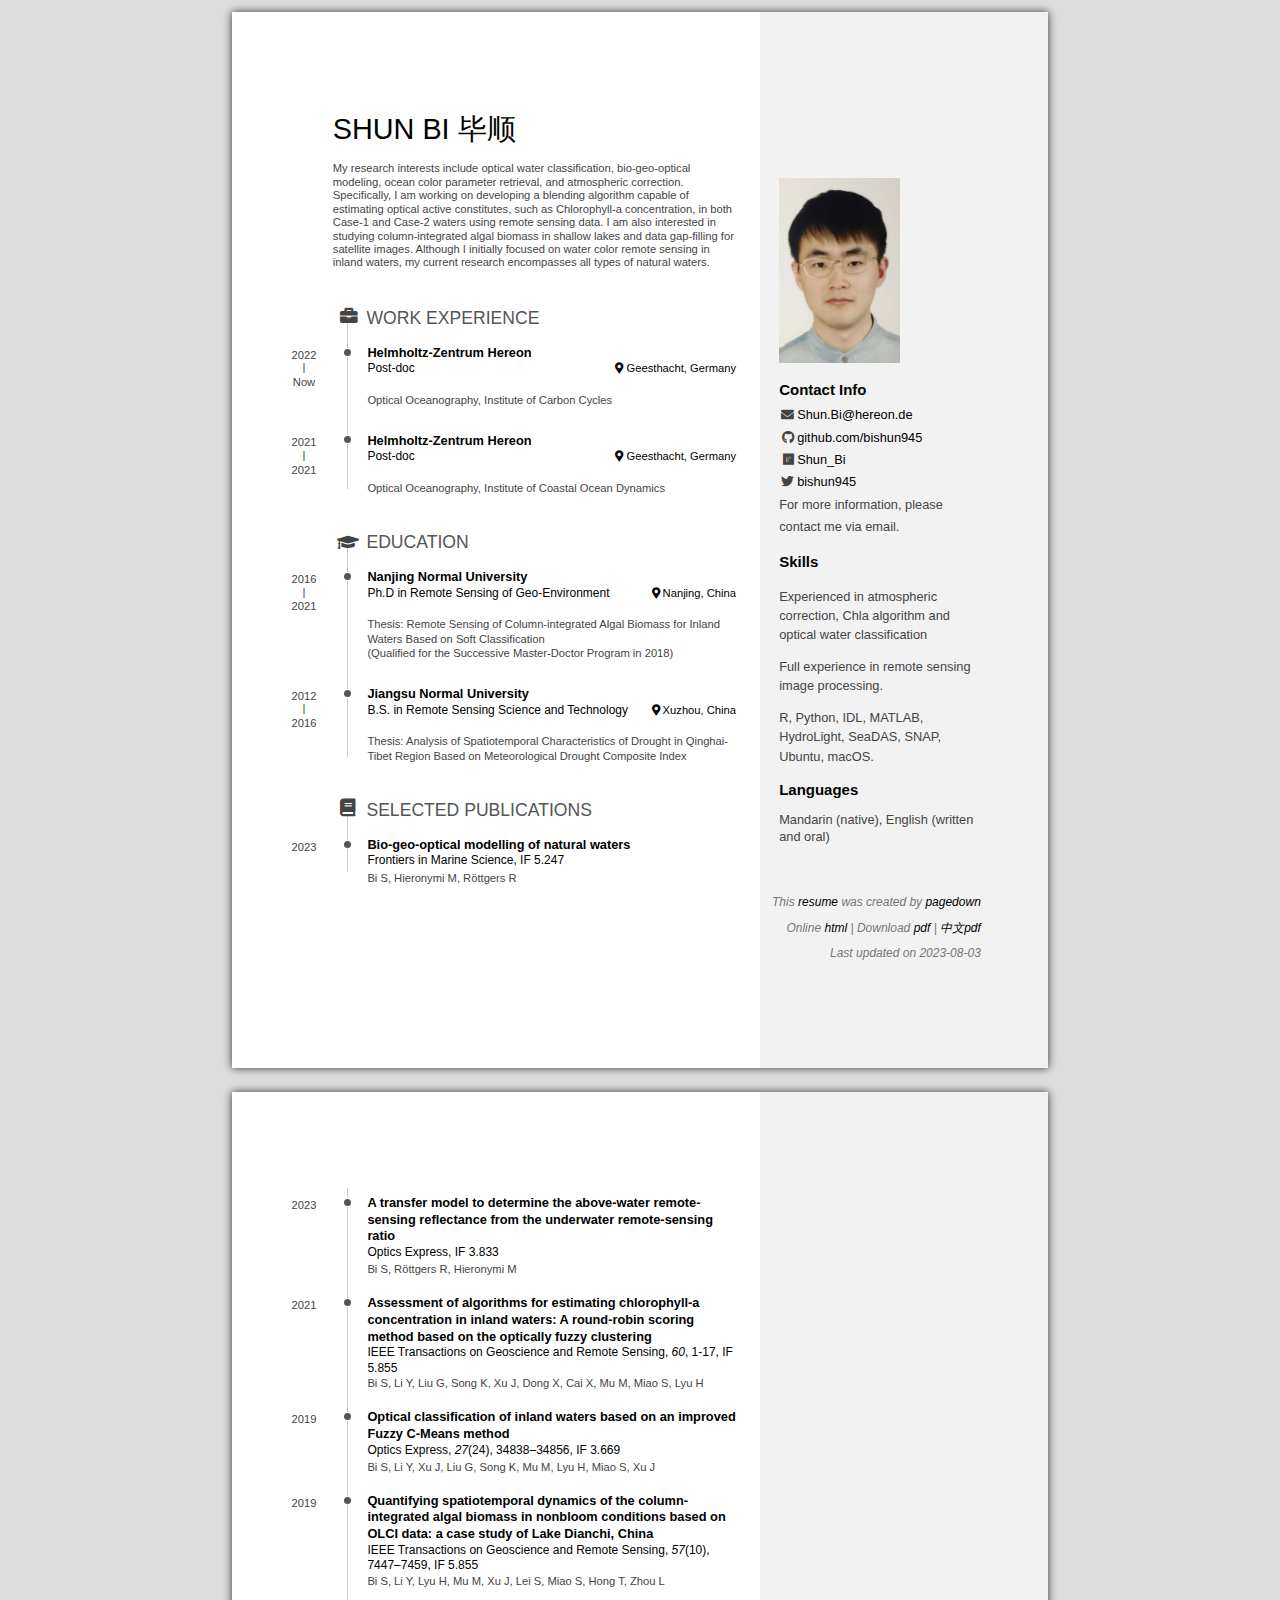
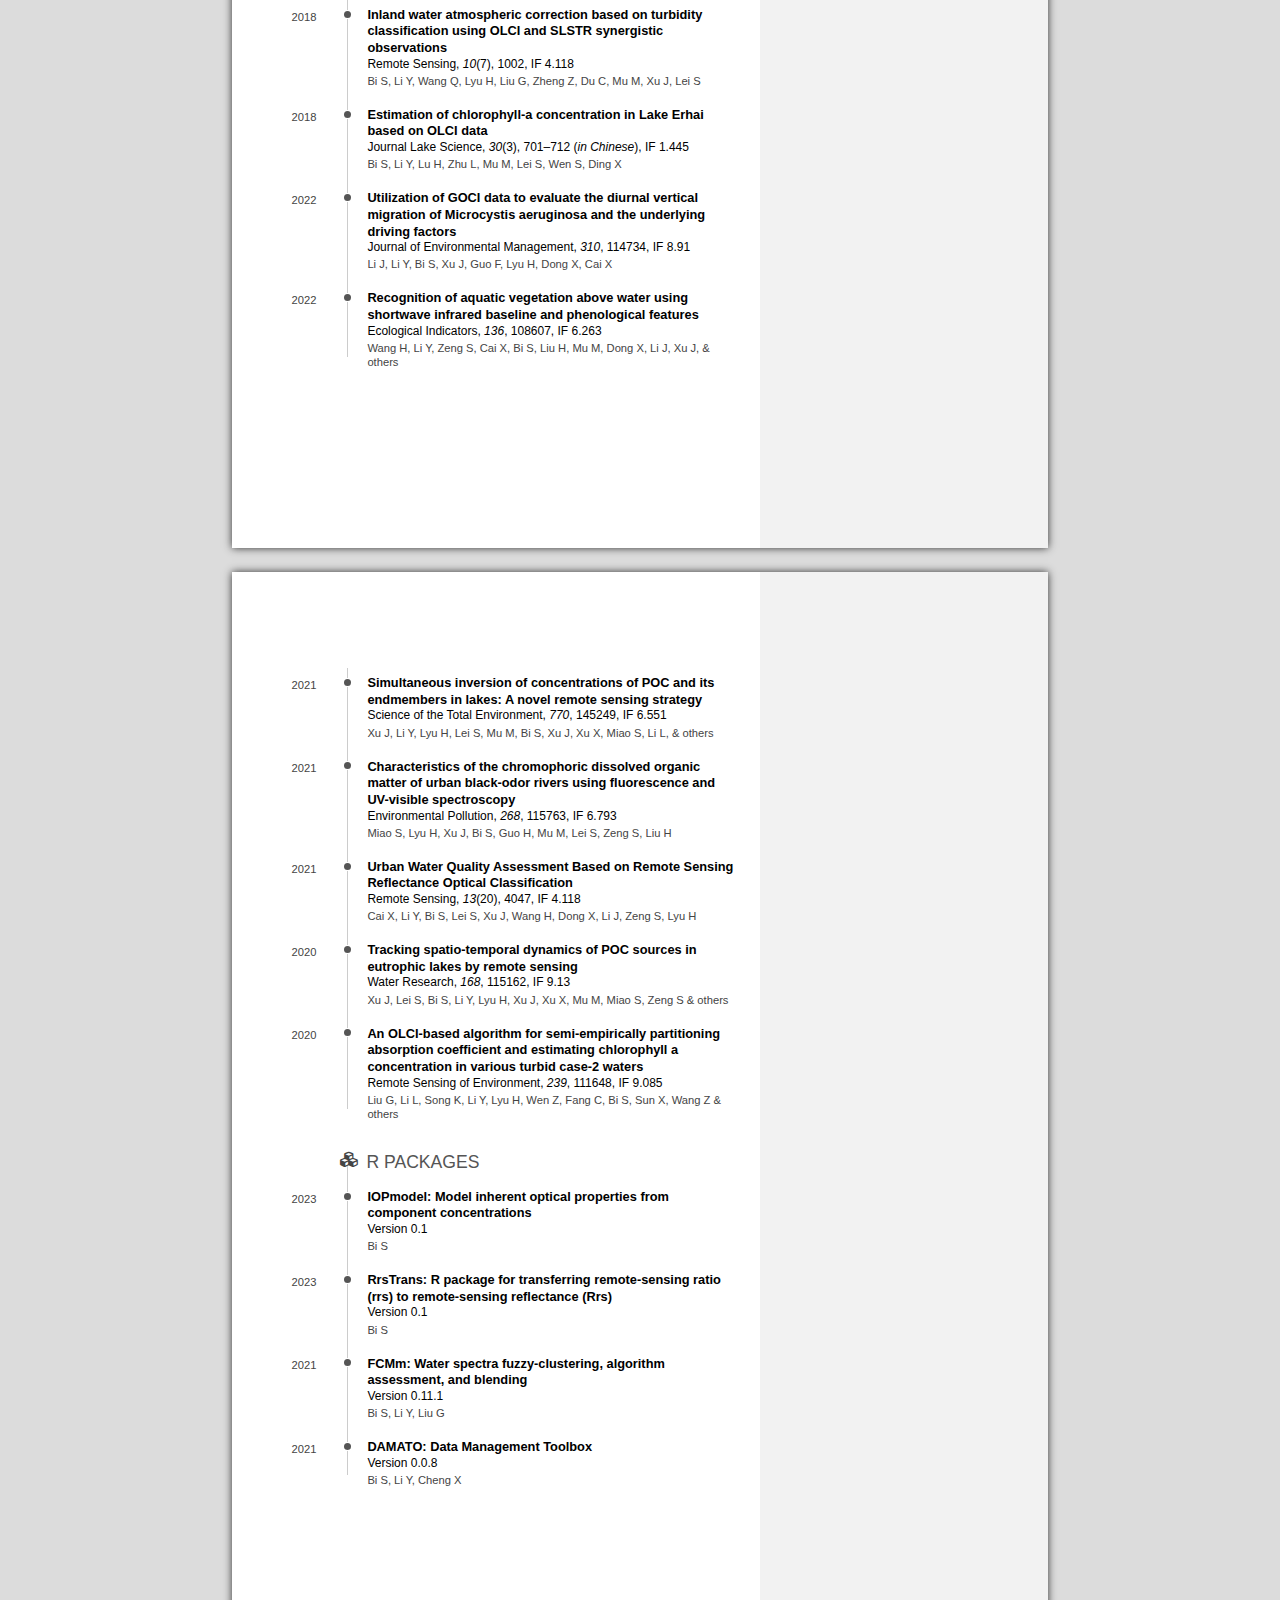
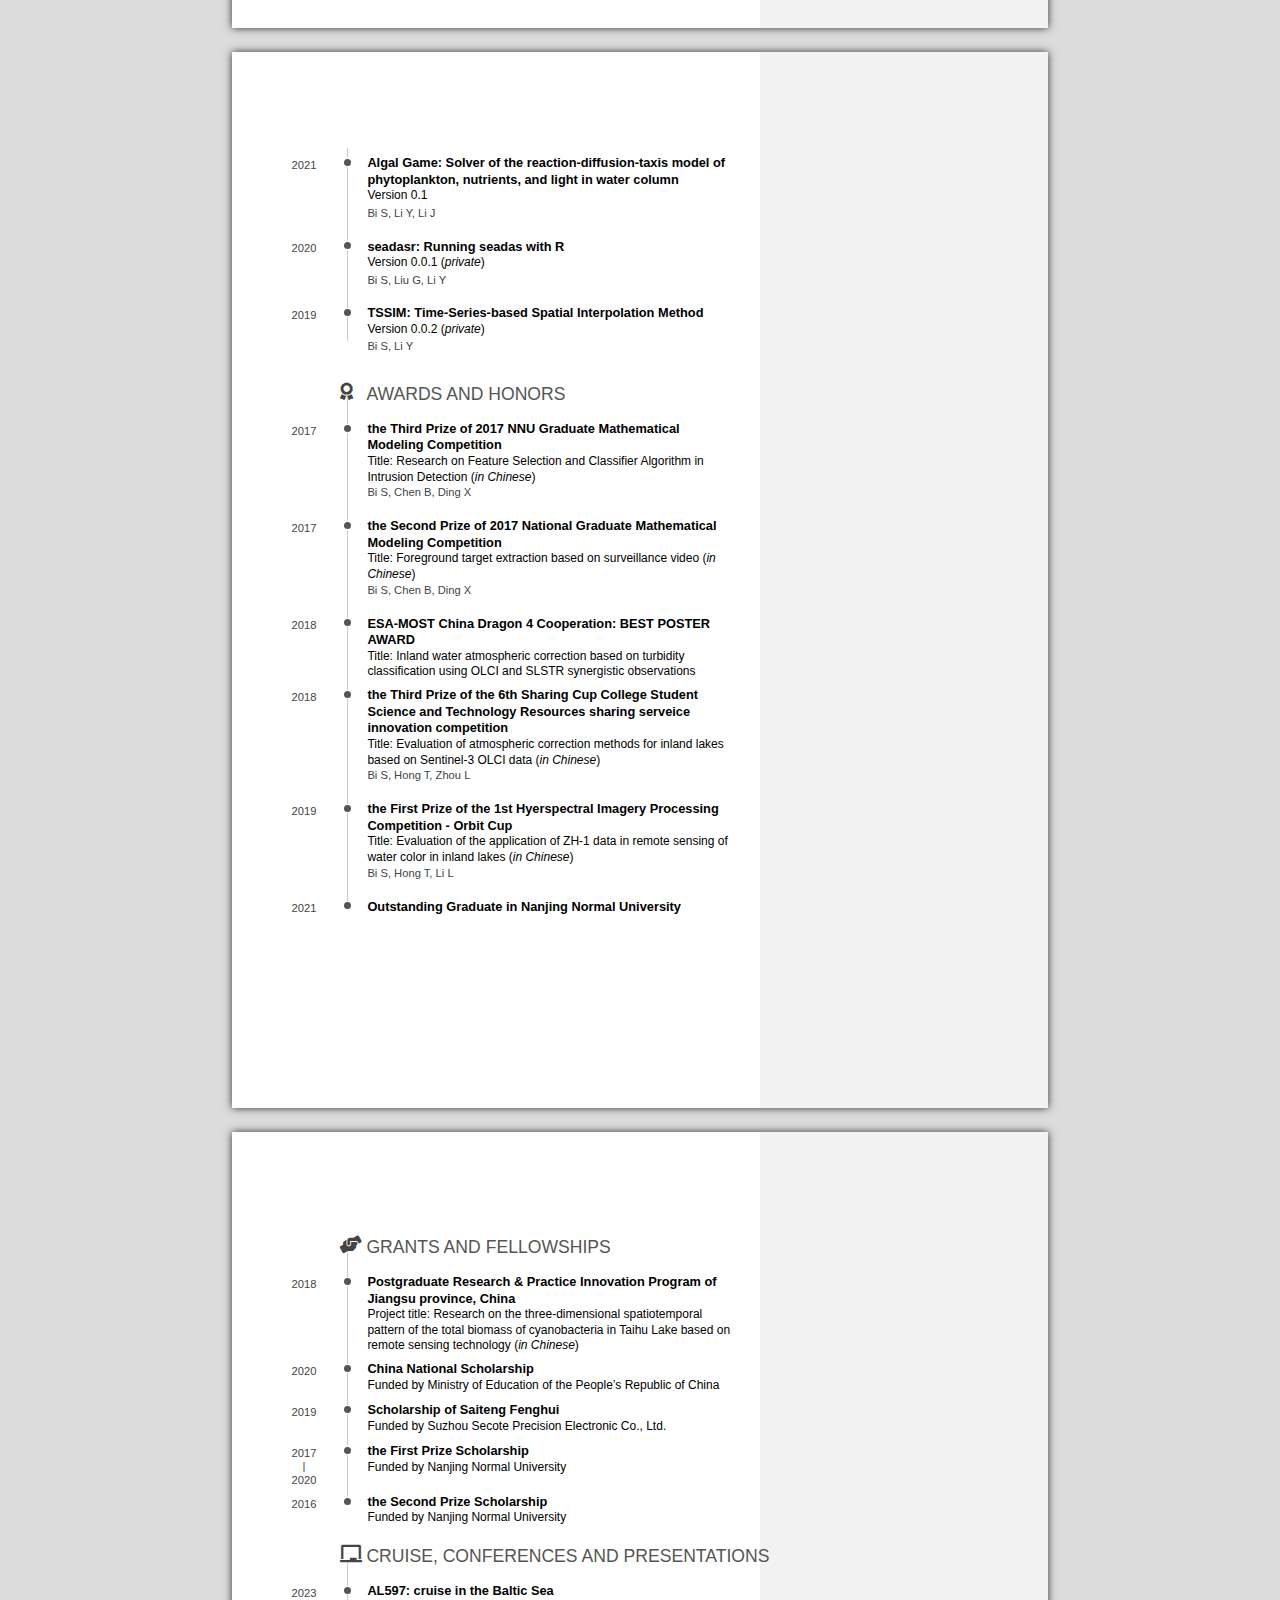
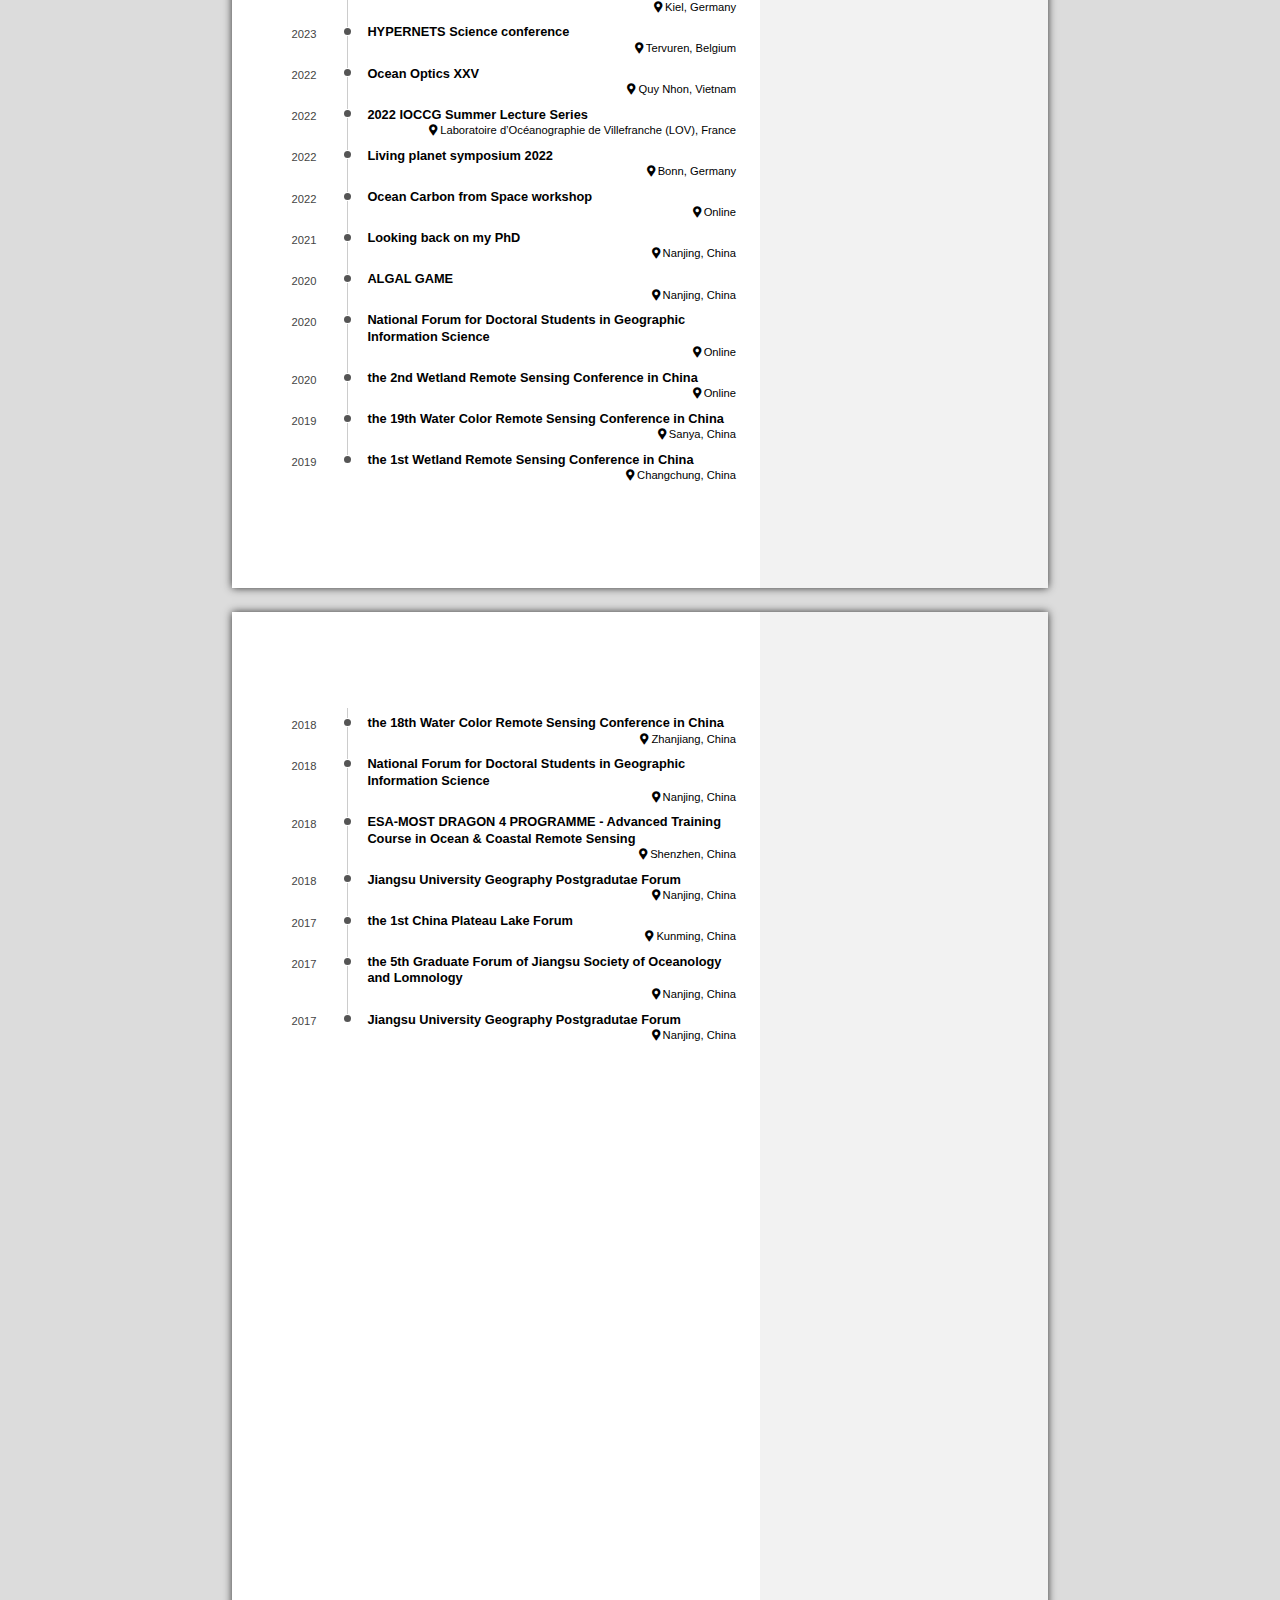
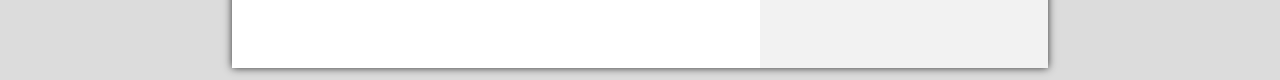
==== index.html @ ad7d8639 "update new publication" ====
<!DOCTYPE html>
<html xmlns="http://www.w3.org/1999/xhtml">
  <head>
    <meta charset="utf-8" />
    <meta http-equiv="Content-Type" content="text/html; charset=utf-8" />
    <meta name="generator" content="pandoc" />
    <meta name="viewport" content="width=device-width, initial-scale=1">

    <meta name="author" content="Shun Bi" />
    <meta name="date" content="2023-08-03" />
    <title>Shun Bi’s resume</title>

    
        <script src="index_files/header-attrs-2.20/header-attrs.js"></script>
        <link href="index_files/font-awesome-5.1.0/css/all.css" rel="stylesheet" />
        <link href="index_files/font-awesome-5.1.0/css/v4-shims.css" rel="stylesheet" />
        <link href="index_files/paged-0.20/css/resume.css" rel="stylesheet" />
        <script src="index_files/paged-0.20/js/config.js"></script>
        <script src="index_files/paged-0.20/js/paged.js"></script>
        <script src="index_files/paged-0.20/js/hooks.js"></script>
    
    
  </head>
  <body>

<style type="text/css">
a{
  text-decoration: none;
  color: black;
}

a:hover{
  color: blue;
}

body{
  font-family: "Arial"
}
</style>
<div id="aside" class="section level1">
<h1>Aside</h1>
<p><img src="CV/photo2.jpg" style="width:60.0%" alt="Shun Bi" /></p>
<div id="contact" class="section level3">
<h3>Contact Info</h3>
<!----------------------------------------------------------------------------->
<!-- For more icons on https://fontawesome.com/ -->
<ul>
<li><i class="fa fa-envelope"></i> <a href="mailto:Shun.Bi@hereon.de" class="email">Shun.Bi@hereon.de</a>
<!-- - <i class="fa fa-phone"></i> +86 156-5190-9539 -->
<!-- - <i class="fa fa-phone"></i> +49 152-5955-2657 --></li>
<li><i class="fa fa-github"></i> <a href="https://github.com/bishun945">github.com/bishun945</a></li>
<li><i class="fab fa-researchgate"></i> <a href="https://www.researchgate.net/profile/Shun_Bi">Shun_Bi</a></li>
<li><i class="fa fa-twitter"></i> <a href="https://twitter.com/bishun945">bishun945</a></li>
<li>For more information, please contact me via email.</li>
</ul>
</div>
<div id="skills" class="section level3">
<h3>Skills</h3>
<!----------------------------------------------------------------------------->
<ul>
<li><p>Experienced in atmospheric correction, Chla algorithm and optical water classification</p></li>
<li><p>Full experience in remote sensing image processing.</p></li>
<li><p>R, Python, IDL, MATLAB, HydroLight, SeaDAS, SNAP, Ubuntu, macOS.</p></li>
</ul>
</div>
<div id="languages" class="section level3">
<h3>Languages</h3>
<p>Mandarin (native), English (written and oral)</p>
</div>
<div id="disclaimer" class="section level2">
<h2>Disclaimer</h2>
<p>This <a href="https://github.com/bishun945/CV"><strong>resume</strong></a> was created by <a href="https://github.com/rstudio/pagedown"><strong>pagedown</strong></a></p>
<p>Online <a href="https://bishun945.github.io/CV/">html</a> | Download <a href="https://raw.githubusercontent.com/bishun945/CV/main/index.pdf">pdf</a> | <a href="https://raw.githubusercontent.com/bishun945/CV/main/%E6%AF%95%E9%A1%BA%20%E7%AE%80%E5%8E%86%20%E4%B8%AD%E6%96%87.pdf">中文pdf</a></p>
<p>Last updated on 2023-08-03</p>
</div>
</div>
<div id="main" class="section level1">
<h1>Main</h1>
<div id="title" class="section level2">
<h2>Shun Bi 毕顺</h2>
<!-- ### Currently searching for a PD position -->
<p>My research interests include optical water classification, bio-geo-optical modeling, ocean color parameter retrieval, and atmospheric correction. Specifically, I am working on developing a blending algorithm capable of estimating optical active constitutes, such as Chlorophyll-a concentration, in both Case-1 and Case-2 waters using remote sensing data. I am also interested in studying column-integrated algal biomass in shallow lakes and data gap-filling for satellite images. Although I initially focused on water color remote sensing in inland waters, my current research encompasses all types of natural waters.</p>
</div>
<div id="work-experience" class="section level2" data-icon="briefcase" data-concise="true">
<h2>Work experience</h2>
<div id="helmholtz-zentrum-hereon" class="section level3">
<h3><a href="https://www.hereon.de/institutes/carbon_cycles/optical_oceanography/index.php.en">Helmholtz-Zentrum Hereon</a></h3>
<p>Post-doc</p>
<p>Geesthacht, Germany</p>
<p>2022 - Now</p>
<p>Optical Oceanography, Institute of Carbon Cycles</p>
</div>
<div id="helmholtz-zentrum-hereon-1" class="section level3">
<h3>Helmholtz-Zentrum Hereon</h3>
<p>Post-doc</p>
<p>Geesthacht, Germany</p>
<p>2021 - 2021</p>
<p>Optical Oceanography, Institute of Coastal Ocean Dynamics</p>
</div>
</div>
<div id="education" class="section level2" data-icon="graduation-cap" data-concise="true">
<h2>Education</h2>
<div id="nanjing-normal-university" class="section level3">
<h3>Nanjing Normal University</h3>
<p>Ph.D in Remote Sensing of Geo-Environment</p>
<p>Nanjing, China</p>
<p>2016 - 2021</p>
<p>Thesis: Remote Sensing of Column-integrated Algal Biomass for Inland Waters Based on Soft Classification <br> (Qualified for the Successive Master-Doctor Program in 2018)</p>
</div>
<div id="jiangsu-normal-university" class="section level3">
<h3>Jiangsu Normal University</h3>
<p>B.S. in Remote Sensing Science and Technology</p>
<p>Xuzhou, China</p>
<p>2012 - 2016</p>
<p>Thesis: Analysis of Spatiotemporal Characteristics of Drought in Qinghai-Tibet Region Based on Meteorological Drought Composite Index</p>
</div>
</div>
<div id="selected-publications" class="section level2" data-icon="book">
<h2>Selected Publications</h2>
<div id="bio-geo-optical-modelling-of-natural-waters" class="section level3">
<h3><a href="10.3389/fmars.2023.1196352">Bio-geo-optical modelling of natural waters</a></h3>
<p>Frontiers in Marine Science, <strong>IF 5.247</strong></p>
<p>N/A</p>
<p>2023</p>
<p><strong>Bi S</strong>, Hieronymi M, Röttgers R</p>
</div>
<div id="a-transfer-model-to-determine-the-above-water-remote-sensing-reflectance-from-the-underwater-remote-sensing-ratio" class="section level3">
<h3><a href="https://doi.org/10.1364/OE.482395">A transfer model to determine the above-water remote-sensing reflectance from the underwater remote-sensing ratio</a></h3>
<p>Optics Express, <strong>IF 3.833</strong></p>
<p>N/A</p>
<p>2023</p>
<p><strong>Bi S</strong>, Röttgers R, Hieronymi M</p>
</div>
<div id="assessment-of-algorithms-for-estimating-chlorophyll-a-concentration-in-inland-waters-a-round-robin-scoring-method-based-on-the-optically-fuzzy-clustering" class="section level3">
<h3><a href="https://doi.org/10.1109/TGRS.2021.3058556">Assessment of algorithms for estimating chlorophyll-a concentration in inland waters: A round-robin scoring method based on the optically fuzzy clustering</a></h3>
<p>IEEE Transactions on Geoscience and Remote Sensing, <em>60</em>, 1-17, <strong>IF 5.855</strong></p>
<p>N/A</p>
<p>2021</p>
<p><strong>Bi S</strong>, Li Y, Liu G, Song K, Xu J, Dong X, Cai X, Mu M, Miao S, Lyu H</p>
</div>
<div id="optical-classification-of-inland-waters-based-on-an-improved-fuzzy-c-means-method" class="section level3">
<h3><a href="https://doi.org/10.1364/OE.27.034838">Optical classification of inland waters based on an improved Fuzzy C-Means method</a></h3>
<p>Optics Express, <em>27</em>(24), 34838–34856, <strong>IF 3.669</strong></p>
<p>N/A</p>
<p>2019</p>
<p><strong>Bi S</strong>, Li Y, Xu J, Liu G, Song K, Mu M, Lyu H, Miao S, Xu J</p>
</div>
<div id="quantifying-spatiotemporal-dynamics-of-the-column-integrated-algal-biomass-in-nonbloom-conditions-based-on-olci-data-a-case-study-of-lake-dianchi-china" class="section level3 break-after-me">
<h3><a href="http://dx.doi.org/10.1109/TGRS.2019.2913401">Quantifying spatiotemporal dynamics of the column-integrated algal biomass in nonbloom conditions based on OLCI data: a case study of Lake Dianchi, China</a></h3>
<p>IEEE Transactions on Geoscience and Remote Sensing, <em>57</em>(10), 7447–7459, <strong>IF 5.855</strong></p>
<p>N/A</p>
<p>2019</p>
<p><strong>Bi S</strong>, Li Y, Lyu H, Mu M, Xu J, Lei S, Miao S, Hong T, Zhou L</p>
</div>
<div id="inland-water-atmospheric-correction-based-on-turbidity-classification-using-olci-and-slstr-synergistic-observations" class="section level3">
<h3><a href="https://doi.org/10.3390/rs10071002">Inland water atmospheric correction based on turbidity classification using OLCI and SLSTR synergistic observations</a></h3>
<p>Remote Sensing, <em>10</em>(7), 1002, <strong>IF 4.118</strong></p>
<p>N/A</p>
<p>2018</p>
<p><strong>Bi S</strong>, Li Y, Wang Q, Lyu H, Liu G, Zheng Z, Du C, Mu M, Xu J, Lei S</p>
</div>
<div id="estimation-of-chlorophyll-a-concentration-in-lake-erhai-based-on-olci-data" class="section level3">
<h3><a href="http://dx.doi.org/10.18307/2018.0312">Estimation of chlorophyll-a concentration in Lake Erhai based on OLCI data</a></h3>
<p>Journal Lake Science, <em>30</em>(3), 701–712 (<em>in Chinese</em>), <strong>IF 1.445</strong></p>
<p>N/A</p>
<p>2018</p>
<p><strong>Bi S</strong>, Li Y, Lu H, Zhu L, Mu M, Lei S, Wen S, Ding X</p>
<!-- others -->
</div>
<div id="utilization-of-goci-data-to-evaluate-the-diurnal-vertical-migration-of-microcystis-aeruginosa-and-the-underlying-driving-factors" class="section level3">
<h3><a href="http://dx.doi.org/10.1016/j.jenvman.2022.114734">Utilization of GOCI data to evaluate the diurnal vertical migration of Microcystis aeruginosa and the underlying driving factors</a></h3>
<p>Journal of Environmental Management, <em>310</em>, 114734, <strong>IF 8.91</strong></p>
<p>N/A</p>
<p>2022</p>
<p>Li J, Li Y, <strong>Bi S</strong>, Xu J, Guo F, Lyu H, Dong X, Cai X</p>
</div>
<div id="recognition-of-aquatic-vegetation-above-water-using-shortwave-infrared-baseline-and-phenological-features" class="section level3">
<h3><a href="">Recognition of aquatic vegetation above water using shortwave infrared baseline and phenological features</a></h3>
<p>Ecological Indicators, <em>136</em>, 108607, <strong>IF 6.263</strong></p>
<p>N/A</p>
<p>2022</p>
<p>Wang H, Li Y, Zeng S, Cai X, <strong>Bi S</strong>, Liu H, Mu M, Dong X, Li J, Xu J, &amp; others</p>
</div>
<div id="simultaneous-inversion-of-concentrations-of-poc-and-its-endmembers-in-lakes-a-novel-remote-sensing-strategy" class="section level3">
<h3><a href="https://doi.org/10.1016/j.scitotenv.2021.145249">Simultaneous inversion of concentrations of POC and its endmembers in lakes: A novel remote sensing strategy</a></h3>
<p>Science of the Total Environment, <em>770</em>, 145249, <strong>IF 6.551</strong></p>
<p>N/A</p>
<p>2021</p>
<p>Xu J, Li Y, Lyu H, Lei S, Mu M, <strong>Bi S</strong>, Xu J, Xu X, Miao S, Li L, &amp; others</p>
</div>
<div id="characteristics-of-the-chromophoric-dissolved-organic-matter-of-urban-black-odor-rivers-using-fluorescence-and-uv-visible-spectroscopy" class="section level3">
<h3><a href="https://doi.org/10.1016/j.envpol.2020.115763">Characteristics of the chromophoric dissolved organic matter of urban black-odor rivers using fluorescence and UV-visible spectroscopy</a></h3>
<p>Environmental Pollution, <em>268</em>, 115763, <strong>IF 6.793</strong></p>
<p>N/A</p>
<p>2021</p>
<p>Miao S, Lyu H, Xu J, <strong>Bi S</strong>, Guo H, Mu M, Lei S, Zeng S, Liu H</p>
</div>
<div id="urban-water-quality-assessment-based-on-remote-sensing-reflectance-optical-classification" class="section level3">
<h3><a href="http://dx.doi.org/10.3390/rs13204047">Urban Water Quality Assessment Based on Remote Sensing Reflectance Optical Classification</a></h3>
<p>Remote Sensing, <em>13</em>(20), 4047, <strong>IF 4.118</strong></p>
<p>N/A</p>
<p>2021</p>
<p>Cai X, Li Y, <strong>Bi S</strong>, Lei S, Xu J, Wang H, Dong X, Li J, Zeng S, Lyu H</p>
</div>
<div id="tracking-spatio-temporal-dynamics-of-poc-sources-in-eutrophic-lakes-by-remote-sensing" class="section level3">
<h3><a href="https://doi.org/10.1016/j.watres.2019.115162">Tracking spatio-temporal dynamics of POC sources in eutrophic lakes by remote sensing</a></h3>
<p>Water Research, <em>168</em>, 115162, <strong>IF 9.13</strong></p>
<p>N/A</p>
<p>2020</p>
<p>Xu J, Lei S, <strong>Bi S</strong>, Li Y, Lyu H, Xu J, Xu X, Mu M, Miao S, Zeng S &amp; others</p>
</div>
<div id="an-olci-based-algorithm-for-semi-empirically-partitioning-absorption-coefficient-and-estimating-chlorophyll-a-concentration-in-various-turbid-case-2-waters" class="section level3">
<h3><a href="https://doi.org/10.1016/j.rse.2020.111648">An OLCI-based algorithm for semi-empirically partitioning absorption coefficient and estimating chlorophyll a concentration in various turbid case-2 waters</a></h3>
<p>Remote Sensing of Environment, <em>239</em>, 111648, <strong>IF 9.085</strong></p>
<p>N/A</p>
<p>2020</p>
<p>Liu G, Li L, Song K, Li Y, Lyu H, Wen Z, Fang C, <strong>Bi S</strong>, Sun X, Wang Z &amp; others</p>
</div>
</div>
<div id="r-packages" class="section level2" data-icon="cubes">
<h2>R Packages</h2>
<div id="iopmodel-model-inherent-optical-properties-from-component-concentrations" class="section level3">
<h3><a href="https://github.com/bishun945/IOPmodel">IOPmodel: Model inherent optical properties from component concentrations</a></h3>
<p>Version 0.1</p>
<p>N/A</p>
<p>2023</p>
<p><strong>Bi S</strong></p>
</div>
<div id="rrstrans-r-package-for-transferring-remote-sensing-ratio-rrs-to-remote-sensing-reflectance-rrs" class="section level3">
<h3><a href="https://github.com/bishun945/RrsTrans">RrsTrans: R package for transferring remote-sensing ratio (rrs) to remote-sensing reflectance (Rrs)</a></h3>
<p>Version 0.1</p>
<p>N/A</p>
<p>2023</p>
<p><strong>Bi S</strong></p>
</div>
<div id="fcmm-water-spectra-fuzzy-clustering-algorithm-assessment-and-blending" class="section level3">
<h3><a href="https://github.com/bishun945/FCMm">FCMm: Water spectra fuzzy-clustering, algorithm assessment, and blending</a></h3>
<p>Version 0.11.1</p>
<p>N/A</p>
<p>2021</p>
<p><strong>Bi S</strong>, Li Y, Liu G</p>
</div>
<div id="damato-data-management-toolbox" class="section level3">
<h3><a href="https://github.com/bishun945/DAMATO">DAMATO: Data Management Toolbox</a></h3>
<p>Version 0.0.8</p>
<p>N/A</p>
<p>2021</p>
<p><strong>Bi S</strong>, Li Y, Cheng X</p>
</div>
<div id="algal-game-solver-of-the-reaction-diffusion-taxis-model-of-phytoplankton-nutrients-and-light-in-water-column" class="section level3">
<h3><a href="https://github.com/bishun945/AlgalGame">Algal Game: Solver of the reaction-diffusion-taxis model of phytoplankton, nutrients, and light in water column</a></h3>
<p>Version 0.1</p>
<p>N/A</p>
<p>2021</p>
<p><strong>Bi S</strong>, Li Y, Li J</p>
</div>
<div id="seadasr-running-seadas-with-r" class="section level3">
<h3><a href="https://github.com/bishun945/seadasr">seadasr: Running seadas with R</a></h3>
<p>Version 0.0.1 (<em>private</em>)</p>
<p>N/A</p>
<p>2020</p>
<p><strong>Bi S</strong>, Liu G, Li Y</p>
</div>
<div id="tssim-time-series-based-spatial-interpolation-method" class="section level3">
<h3><a href="https://github.com/bishun945/TSSIM">TSSIM: Time-Series-based Spatial Interpolation Method</a></h3>
<p>Version 0.0.2 (<em>private</em>)</p>
<p>N/A</p>
<p>2019</p>
<p><strong>Bi S</strong>, Li Y</p>
</div>
</div>
<div id="awards-and-honors" class="section level2" data-icon="award">
<h2>Awards and Honors</h2>
<div id="the-third-prize-of-2017-nnu-graduate-mathematical-modeling-competition" class="section level3">
<h3>the Third Prize of 2017 NNU Graduate Mathematical Modeling Competition</h3>
<p>Title: Research on Feature Selection and Classifier Algorithm in Intrusion Detection (<em>in Chinese</em>)</p>
<p>N/A</p>
<p>2017</p>
<p>Bi S, Chen B, Ding X</p>
</div>
<div id="the-second-prize-of-2017-national-graduate-mathematical-modeling-competition" class="section level3">
<h3>the Second Prize of 2017 National Graduate Mathematical Modeling Competition</h3>
<p>Title: Foreground target extraction based on surveillance video (<em>in Chinese</em>)</p>
<p>N/A</p>
<p>2017</p>
<p>Bi S, Chen B, Ding X</p>
</div>
<div id="esa-most-china-dragon-4-cooperation-best-poster-award" class="section level3">
<h3>ESA-MOST China Dragon 4 Cooperation: BEST POSTER AWARD</h3>
<p>Title: Inland water atmospheric correction based on turbidity classification using OLCI and SLSTR synergistic observations</p>
<p>N/A</p>
<p>2018</p>
</div>
<div id="the-third-prize-of-the-6th-sharing-cup-college-student-science-and-technology-resources-sharing-serveice-innovation-competition" class="section level3">
<h3><a href="http://www.escience.net.cn/nav/index/prize/details?awardId=29">the Third Prize of the 6th Sharing Cup College Student Science and Technology Resources sharing serveice innovation competition</a></h3>
<p>Title: Evaluation of atmospheric correction methods for inland lakes based on Sentinel-3 OLCI data (<em>in Chinese</em>)</p>
<p>N/A</p>
<p>2018</p>
<p>Bi S, Hong T, Zhou L</p>
</div>
<div id="the-first-prize-of-the-1st-hyerspectral-imagery-processing-competition---orbit-cup" class="section level3">
<h3><a href="https://ohs.obtdata.com/#/newsDetail?id=12">the First Prize of the 1st Hyerspectral Imagery Processing Competition - Orbit Cup</a></h3>
<p>Title: Evaluation of the application of ZH-1 data in remote sensing of water color in inland lakes (<em>in Chinese</em>)</p>
<p>N/A</p>
<p>2019</p>
<p>Bi S, Hong T, Li L</p>
</div>
<div id="outstanding-graduate-in-nanjing-normal-university" class="section level3">
<h3>Outstanding Graduate in Nanjing Normal University</h3>
<p>N/A</p>
<p>N/A</p>
<p>2021</p>
</div>
</div>
<div id="grants-and-fellowships" class="section level2" data-icon="hands-helping">
<h2>Grants and Fellowships</h2>
<div id="postgraduate-research-practice-innovation-program-of-jiangsu-province-china" class="section level3">
<h3>Postgraduate Research &amp; Practice Innovation Program of Jiangsu province, China</h3>
<p>Project title: Research on the three-dimensional spatiotemporal pattern of the total biomass of cyanobacteria in Taihu Lake based on remote sensing technology (<em>in Chinese</em>)</p>
<p>N/A</p>
<p>2018</p>
</div>
<div id="china-national-scholarship" class="section level3">
<h3>China National Scholarship</h3>
<p>Funded by Ministry of Education of the People’s Republic of China</p>
<p>N/A</p>
<p>2020</p>
</div>
<div id="scholarship-of-saiteng-fenghui" class="section level3">
<h3>Scholarship of Saiteng Fenghui</h3>
<p>Funded by Suzhou Secote Precision Electronic Co., Ltd.</p>
<p>N/A</p>
<p>2019</p>
</div>
<div id="the-first-prize-scholarship" class="section level3">
<h3>the First Prize Scholarship</h3>
<p>Funded by Nanjing Normal University</p>
<p>N/A</p>
<p>2017 - 2020</p>
</div>
<div id="the-second-prize-scholarship" class="section level3">
<h3>the Second Prize Scholarship</h3>
<p>Funded by Nanjing Normal University</p>
<p>N/A</p>
<p>2016</p>
</div>
</div>
<div id="cruise-conferences-and-presentations" class="section level2" data-icon="chalkboard">
<h2>Cruise, conferences and presentations</h2>
<div id="al597-cruise-in-the-baltic-sea" class="section level3">
<h3><a href="https://www.geomar.de/en/centre/central-facilities/geomar-research-vessels/rs-alkor">AL597: cruise in the Baltic Sea</a></h3>
<p>N/A</p>
<p>Kiel, Germany</p>
<p>2023</p>
</div>
<div id="hypernets-science-conference" class="section level3">
<h3><a href="https://www.hypernets.eu/from_cms/news">HYPERNETS Science conference</a></h3>
<p>N/A</p>
<p>Tervuren, Belgium</p>
<p>2023</p>
</div>
<div id="ocean-optics-xxv" class="section level3">
<h3><a href="https://2022.oceanopticsconference.org/abstract-bi/">Ocean Optics XXV</a></h3>
<p>N/A</p>
<p>Quy Nhon, Vietnam</p>
<p>2022</p>
</div>
<div id="ioccg-summer-lecture-series" class="section level3">
<h3><a href="https://ioccg.org/what-we-do/training-and-education/ioccg-sls-2022/">2022 IOCCG Summer Lecture Series</a></h3>
<p>N/A</p>
<p>Laboratoire d’Océanographie de Villefranche (LOV), France</p>
<p>2022</p>
</div>
<div id="living-planet-symposium-2022" class="section level3">
<h3><a href="file:///Users/Bi/Zotero/storage/HH6VRZAV/lps22.eu.html">Living planet symposium 2022</a></h3>
<p>N/A</p>
<p>Bonn, Germany</p>
<p>2022</p>
</div>
<div id="ocean-carbon-from-space-workshop" class="section level3">
<h3><a href="https://oceancarbonfromspace2022.esa.int/">Ocean Carbon from Space workshop</a></h3>
<p>N/A</p>
<p>Online</p>
<p>2022</p>
</div>
<div id="looking-back-on-my-phd" class="section level3">
<h3><a href="https://bishun945.github.io/Looking-back-on-my-PhD/">Looking back on my PhD</a></h3>
<p>N/A</p>
<p>Nanjing, China</p>
<p>2021</p>
</div>
<div id="algal-game" class="section level3">
<h3><a href="https://bishun945.github.io/presentation20201216/">ALGAL GAME</a></h3>
<p>N/A</p>
<p>Nanjing, China</p>
<p>2020</p>
</div>
<div id="national-forum-for-doctoral-students-in-geographic-information-science" class="section level3">
<h3>National Forum for Doctoral Students in Geographic Information Science</h3>
<p>N/A</p>
<p>Online</p>
<p>2020</p>
</div>
<div id="the-2nd-wetland-remote-sensing-conference-in-china" class="section level3">
<h3>the 2nd Wetland Remote Sensing Conference in China</h3>
<p>N/A</p>
<p>Online</p>
<p>2020</p>
</div>
<div id="the-19th-water-color-remote-sensing-conference-in-china" class="section level3">
<h3>the 19th Water Color Remote Sensing Conference in China</h3>
<p>N/A</p>
<p>Sanya, China</p>
<p>2019</p>
</div>
<div id="the-1st-wetland-remote-sensing-conference-in-china" class="section level3">
<h3>the 1st Wetland Remote Sensing Conference in China</h3>
<p>N/A</p>
<p>Changchung, China</p>
<p>2019</p>
</div>
<div id="the-18th-water-color-remote-sensing-conference-in-china" class="section level3">
<h3>the 18th Water Color Remote Sensing Conference in China</h3>
<p>N/A</p>
<p>Zhanjiang, China</p>
<p>2018</p>
</div>
<div id="national-forum-for-doctoral-students-in-geographic-information-science-1" class="section level3">
<h3>National Forum for Doctoral Students in Geographic Information Science</h3>
<p>N/A</p>
<p>Nanjing, China</p>
<p>2018</p>
</div>
<div id="esa-most-dragon-4-programme---advanced-training-course-in-ocean-coastal-remote-sensing" class="section level3">
<h3>ESA-MOST DRAGON 4 PROGRAMME - Advanced Training Course in Ocean &amp; Coastal Remote Sensing</h3>
<p>N/A</p>
<p>Shenzhen, China</p>
<p>2018</p>
</div>
<div id="jiangsu-university-geography-postgradutae-forum" class="section level3">
<h3>Jiangsu University Geography Postgradutae Forum</h3>
<p>N/A</p>
<p>Nanjing, China</p>
<p>2018</p>
</div>
<div id="the-1st-china-plateau-lake-forum" class="section level3">
<h3>the 1st China Plateau Lake Forum</h3>
<p>N/A</p>
<p>Kunming, China</p>
<p>2017</p>
</div>
<div id="the-5th-graduate-forum-of-jiangsu-society-of-oceanology-and-lomnology" class="section level3">
<h3>the 5th Graduate Forum of Jiangsu Society of Oceanology and Lomnology</h3>
<p>N/A</p>
<p>Nanjing, China</p>
<p>2017</p>
</div>
<div id="jiangsu-university-geography-postgradutae-forum-1" class="section level3">
<h3>Jiangsu University Geography Postgradutae Forum</h3>
<p>N/A</p>
<p>Nanjing, China</p>
<p>2017</p>
<!-- ::: aside -->
<!-- #### References -->
<!-- Yunmei Li, Ph.D., Professor <br> -->
<!-- School of Geography <br> -->
<!-- Nanjing Normal University <br> -->
<!-- Nanjing, China <br> -->
<!-- liyunmei@njnu.edu.cn -->
<!-- ::: -->
</div>
</div>
</div>

<script>
(function() {
  var i, s, j, el, els;
  var create_el = function(type, className, content, isHTML) {
    var el = document.createElement(type);
    if (className) el.className = className;
    if (content) {
      if (isHTML) {el.innerHTML = content;} else {el.innerText = content;}
    }
    return el;
  }

  // replace h2 title with h1
  var title = document.getElementById('title').querySelector('h2');
  title.parentNode.replaceChild(create_el('h1', false, title.innerHTML, true), title);

  // add the class .aside to #aside
  el = document.getElementById('aside');
  if (el) el.className += ' aside';

  // tweak class names of sections, and add icons
  els = document.getElementById('main').querySelectorAll('.level2');
  for (i = 0; i < els.length; i++) {
    el = els[i];
    if (i === 0 && el.id === 'title') continue;
    el.className += ' main-block';
    if (el.dataset['concise']) el.className += ' concise';
    // if there is no icon, add an icon:
    if (el.firstElementChild.firstChild && el.firstElementChild.firstChild.nodeName !== 'I') {
      s = el.dataset['icon'] || 'bookmark';
      el.firstElementChild.insertBefore(create_el('i', 'fa fa-' + s), el.firstElementChild.firstChild);
    }
  }

  // tweak class names of blocks in sections
  els = document.getElementById('main').querySelectorAll('.level3');
  for (i = 0; i < els.length; i++) {
    el = els[i];
    if (el.parentNode.id === 'title') continue;
    el.className += ' blocks';
    el.innerHTML = '<div class="date"></div>' + '<div class="decorator"></div>' +
      '<div class="details"><header></header><div></div></div>' + el.innerHTML;
    var ps = el.querySelectorAll('p');
    // move the date paragraph to the date div
    if (ps.length >= 3) {
      s = ps[2].innerText;
      s = s === 'N/A' ? [] : s.split(' - ');
      el.removeChild(ps[2]);
      for (j = 0; j < s.length && j < 2; j++) {
        el.children[0].appendChild(create_el('span', false, s[j]))
      }
    }
    // move title, description, location to the details div
    (function(h) {
      h.appendChild(el.children[3]);
      var p = el.children[3];  // description
      if (p.innerText !== 'N/A') {
        h.appendChild(create_el('span', 'place', p.innerHTML, true));
      }
      el.removeChild(p);
      p = el.children[3];  // location
      if (p.innerText !== 'N/A') {
        s = create_el('span', 'location', p.innerHTML, true);
        s.innerHTML = '<i class="fa fa-map-marker-alt"></i> ' + s.innerHTML;
        h.appendChild(s);
      }
      el.removeChild(p);
    })(el.children[2].firstElementChild);
    // move the rest of content in a block into the last div of the details div
    s = el.children[2];
    while (j = s.nextSibling) {
      if (j.className === 'aside') { s = j; continue; }
      el.children[2].lastElementChild.append(j);
    }
  }
})();
</script>


  </body>
</html>
---- index_files/font-awesome-5.1.0/css/all.css ----
/*!
 * Font Awesome Free 5.1.0 by @fontawesome - https://fontawesome.com
 * License - https://fontawesome.com/license (Icons: CC BY 4.0, Fonts: SIL OFL 1.1, Code: MIT License)
 */
.fa,.fab,.fal,.far,.fas{-moz-osx-font-smoothing:grayscale;-webkit-font-smoothing:antialiased;display:inline-block;font-style:normal;font-variant:normal;text-rendering:auto;line-height:1}.fa-lg{font-size:1.33333em;line-height:.75em;vertical-align:-.0667em}.fa-xs{font-size:.75em}.fa-sm{font-size:.875em}.fa-1x{font-size:1em}.fa-2x{font-size:2em}.fa-3x{font-size:3em}.fa-4x{font-size:4em}.fa-5x{font-size:5em}.fa-6x{font-size:6em}.fa-7x{font-size:7em}.fa-8x{font-size:8em}.fa-9x{font-size:9em}.fa-10x{font-size:10em}.fa-fw{text-align:center;width:1.25em}.fa-ul{list-style-type:none;margin-left:2.5em;padding-left:0}.fa-ul>li{position:relative}.fa-li{left:-2em;position:absolute;text-align:center;width:2em;line-height:inherit}.fa-border{border:.08em solid #eee;border-radius:.1em;padding:.2em .25em .15em}.fa-pull-left{float:left}.fa-pull-right{float:right}.fa.fa-pull-left,.fab.fa-pull-left,.fal.fa-pull-left,.far.fa-pull-left,.fas.fa-pull-left{margin-right:.3em}.fa.fa-pull-right,.fab.fa-pull-right,.fal.fa-pull-right,.far.fa-pull-right,.fas.fa-pull-right{margin-left:.3em}.fa-spin{animation:a 2s infinite linear}.fa-pulse{animation:a 1s infinite steps(8)}@keyframes a{0%{transform:rotate(0deg)}to{transform:rotate(1turn)}}.fa-rotate-90{-ms-filter:"progid:DXImageTransform.Microsoft.BasicImage(rotation=1)";transform:rotate(90deg)}.fa-rotate-180{-ms-filter:"progid:DXImageTransform.Microsoft.BasicImage(rotation=2)";transform:rotate(180deg)}.fa-rotate-270{-ms-filter:"progid:DXImageTransform.Microsoft.BasicImage(rotation=3)";transform:rotate(270deg)}.fa-flip-horizontal{-ms-filter:"progid:DXImageTransform.Microsoft.BasicImage(rotation=0, mirror=1)";transform:scaleX(-1)}.fa-flip-vertical{transform:scaleY(-1)}.fa-flip-horizontal.fa-flip-vertical,.fa-flip-vertical{-ms-filter:"progid:DXImageTransform.Microsoft.BasicImage(rotation=2, mirror=1)"}.fa-flip-horizontal.fa-flip-vertical{transform:scale(-1)}:root .fa-flip-horizontal,:root .fa-flip-vertical,:root .fa-rotate-90,:root .fa-rotate-180,:root .fa-rotate-270{-webkit-filter:none;filter:none}.fa-stack{display:inline-block;height:2em;line-height:2em;position:relative;vertical-align:middle;width:2em}.fa-stack-1x,.fa-stack-2x{left:0;position:absolute;text-align:center;width:100%}.fa-stack-1x{line-height:inherit}.fa-stack-2x{font-size:2em}.fa-inverse{color:#fff}.fa-500px:before{content:"\f26e"}.fa-accessible-icon:before{content:"\f368"}.fa-accusoft:before{content:"\f369"}.fa-address-book:before{content:"\f2b9"}.fa-address-card:before{content:"\f2bb"}.fa-adjust:before{content:"\f042"}.fa-adn:before{content:"\f170"}.fa-adversal:before{content:"\f36a"}.fa-affiliatetheme:before{content:"\f36b"}.fa-algolia:before{content:"\f36c"}.fa-align-center:before{content:"\f037"}.fa-align-justify:before{content:"\f039"}.fa-align-left:before{content:"\f036"}.fa-align-right:before{content:"\f038"}.fa-allergies:before{content:"\f461"}.fa-amazon:before{content:"\f270"}.fa-amazon-pay:before{content:"\f42c"}.fa-ambulance:before{content:"\f0f9"}.fa-american-sign-language-interpreting:before{content:"\f2a3"}.fa-amilia:before{content:"\f36d"}.fa-anchor:before{content:"\f13d"}.fa-android:before{content:"\f17b"}.fa-angellist:before{content:"\f209"}.fa-angle-double-down:before{content:"\f103"}.fa-angle-double-left:before{content:"\f100"}.fa-angle-double-right:before{content:"\f101"}.fa-angle-double-up:before{content:"\f102"}.fa-angle-down:before{content:"\f107"}.fa-angle-left:before{content:"\f104"}.fa-angle-right:before{content:"\f105"}.fa-angle-up:before{content:"\f106"}.fa-angry:before{content:"\f556"}.fa-angrycreative:before{content:"\f36e"}.fa-angular:before{content:"\f420"}.fa-app-store:before{content:"\f36f"}.fa-app-store-ios:before{content:"\f370"}.fa-apper:before{content:"\f371"}.fa-apple:before{content:"\f179"}.fa-apple-pay:before{content:"\f415"}.fa-archive:before{content:"\f187"}.fa-archway:before{content:"\f557"}.fa-arrow-alt-circle-down:before{content:"\f358"}.fa-arrow-alt-circle-left:before{content:"\f359"}.fa-arrow-alt-circle-right:before{content:"\f35a"}.fa-arrow-alt-circle-up:before{content:"\f35b"}.fa-arrow-circle-down:before{content:"\f0ab"}.fa-arrow-circle-left:before{content:"\f0a8"}.fa-arrow-circle-right:before{content:"\f0a9"}.fa-arrow-circle-up:before{content:"\f0aa"}.fa-arrow-down:before{content:"\f063"}.fa-arrow-left:before{content:"\f060"}.fa-arrow-right:before{content:"\f061"}.fa-arrow-up:before{content:"\f062"}.fa-arrows-alt:before{content:"\f0b2"}.fa-arrows-alt-h:before{content:"\f337"}.fa-arrows-alt-v:before{content:"\f338"}.fa-assistive-listening-systems:before{content:"\f2a2"}.fa-asterisk:before{content:"\f069"}.fa-asymmetrik:before{content:"\f372"}.fa-at:before{content:"\f1fa"}.fa-atlas:before{content:"\f558"}.fa-audible:before{content:"\f373"}.fa-audio-description:before{content:"\f29e"}.fa-autoprefixer:before{content:"\f41c"}.fa-avianex:before{content:"\f374"}.fa-aviato:before{content:"\f421"}.fa-award:before{content:"\f559"}.fa-aws:before{content:"\f375"}.fa-backspace:before{content:"\f55a"}.fa-backward:before{content:"\f04a"}.fa-balance-scale:before{content:"\f24e"}.fa-ban:before{content:"\f05e"}.fa-band-aid:before{content:"\f462"}.fa-bandcamp:before{content:"\f2d5"}.fa-barcode:before{content:"\f02a"}.fa-bars:before{content:"\f0c9"}.fa-baseball-ball:before{content:"\f433"}.fa-basketball-ball:before{content:"\f434"}.fa-bath:before{content:"\f2cd"}.fa-battery-empty:before{content:"\f244"}.fa-battery-full:before{content:"\f240"}.fa-battery-half:before{content:"\f242"}.fa-battery-quarter:before{content:"\f243"}.fa-battery-three-quarters:before{content:"\f241"}.fa-bed:before{content:"\f236"}.fa-beer:before{content:"\f0fc"}.fa-behance:before{content:"\f1b4"}.fa-behance-square:before{content:"\f1b5"}.fa-bell:before{content:"\f0f3"}.fa-bell-slash:before{content:"\f1f6"}.fa-bezier-curve:before{content:"\f55b"}.fa-bicycle:before{content:"\f206"}.fa-bimobject:before{content:"\f378"}.fa-binoculars:before{content:"\f1e5"}.fa-birthday-cake:before{content:"\f1fd"}.fa-bitbucket:before{content:"\f171"}.fa-bitcoin:before{content:"\f379"}.fa-bity:before{content:"\f37a"}.fa-black-tie:before{content:"\f27e"}.fa-blackberry:before{content:"\f37b"}.fa-blender:before{content:"\f517"}.fa-blind:before{content:"\f29d"}.fa-blogger:before{content:"\f37c"}.fa-blogger-b:before{content:"\f37d"}.fa-bluetooth:before{content:"\f293"}.fa-bluetooth-b:before{content:"\f294"}.fa-bold:before{content:"\f032"}.fa-bolt:before{content:"\f0e7"}.fa-bomb:before{content:"\f1e2"}.fa-bong:before{content:"\f55c"}.fa-book:before{content:"\f02d"}.fa-book-open:before{content:"\f518"}.fa-bookmark:before{content:"\f02e"}.fa-bowling-ball:before{content:"\f436"}.fa-box:before{content:"\f466"}.fa-box-open:before{content:"\f49e"}.fa-boxes:before{content:"\f468"}.fa-braille:before{content:"\f2a1"}.fa-briefcase:before{content:"\f0b1"}.fa-briefcase-medical:before{content:"\f469"}.fa-broadcast-tower:before{content:"\f519"}.fa-broom:before{content:"\f51a"}.fa-brush:before{content:"\f55d"}.fa-btc:before{content:"\f15a"}.fa-bug:before{content:"\f188"}.fa-building:before{content:"\f1ad"}.fa-bullhorn:before{content:"\f0a1"}.fa-bullseye:before{content:"\f140"}.fa-burn:before{content:"\f46a"}.fa-buromobelexperte:before{content:"\f37f"}.fa-bus:before{content:"\f207"}.fa-bus-alt:before{content:"\f55e"}.fa-buysellads:before{content:"\f20d"}.fa-calculator:before{content:"\f1ec"}.fa-calendar:before{content:"\f133"}.fa-calendar-alt:before{content:"\f073"}.fa-calendar-check:before{content:"\f274"}.fa-calendar-minus:before{content:"\f272"}.fa-calendar-plus:before{content:"\f271"}.fa-calendar-times:before{content:"\f273"}.fa-camera:before{content:"\f030"}.fa-camera-retro:before{content:"\f083"}.fa-cannabis:before{content:"\f55f"}.fa-capsules:before{content:"\f46b"}.fa-car:before{content:"\f1b9"}.fa-caret-down:before{content:"\f0d7"}.fa-caret-left:before{content:"\f0d9"}.fa-caret-right:before{content:"\f0da"}.fa-caret-square-down:before{content:"\f150"}.fa-caret-square-left:before{content:"\f191"}.fa-caret-square-right:before{content:"\f152"}.fa-caret-square-up:before{content:"\f151"}.fa-caret-up:before{content:"\f0d8"}.fa-cart-arrow-down:before{content:"\f218"}.fa-cart-plus:before{content:"\f217"}.fa-cc-amazon-pay:before{content:"\f42d"}.fa-cc-amex:before{content:"\f1f3"}.fa-cc-apple-pay:before{content:"\f416"}.fa-cc-diners-club:before{content:"\f24c"}.fa-cc-discover:before{content:"\f1f2"}.fa-cc-jcb:before{content:"\f24b"}.fa-cc-mastercard:before{content:"\f1f1"}.fa-cc-paypal:before{content:"\f1f4"}.fa-cc-stripe:before{content:"\f1f5"}.fa-cc-visa:before{content:"\f1f0"}.fa-centercode:before{content:"\f380"}.fa-certificate:before{content:"\f0a3"}.fa-chalkboard:before{content:"\f51b"}.fa-chalkboard-teacher:before{content:"\f51c"}.fa-chart-area:before{content:"\f1fe"}.fa-chart-bar:before{content:"\f080"}.fa-chart-line:before{content:"\f201"}.fa-chart-pie:before{content:"\f200"}.fa-check:before{content:"\f00c"}.fa-check-circle:before{content:"\f058"}.fa-check-double:before{content:"\f560"}.fa-check-square:before{content:"\f14a"}.fa-chess:before{content:"\f439"}.fa-chess-bishop:before{content:"\f43a"}.fa-chess-board:before{content:"\f43c"}.fa-chess-king:before{content:"\f43f"}.fa-chess-knight:before{content:"\f441"}.fa-chess-pawn:before{content:"\f443"}.fa-chess-queen:before{content:"\f445"}.fa-chess-rook:before{content:"\f447"}.fa-chevron-circle-down:before{content:"\f13a"}.fa-chevron-circle-left:before{content:"\f137"}.fa-chevron-circle-right:before{content:"\f138"}.fa-chevron-circle-up:before{content:"\f139"}.fa-chevron-down:before{content:"\f078"}.fa-chevron-left:before{content:"\f053"}.fa-chevron-right:before{content:"\f054"}.fa-chevron-up:before{content:"\f077"}.fa-child:before{content:"\f1ae"}.fa-chrome:before{content:"\f268"}.fa-church:before{content:"\f51d"}.fa-circle:before{content:"\f111"}.fa-circle-notch:before{content:"\f1ce"}.fa-clipboard:before{content:"\f328"}.fa-clipboard-check:before{content:"\f46c"}.fa-clipboard-list:before{content:"\f46d"}.fa-clock:before{content:"\f017"}.fa-clone:before{content:"\f24d"}.fa-closed-captioning:before{content:"\f20a"}.fa-cloud:before{content:"\f0c2"}.fa-cloud-download-alt:before{content:"\f381"}.fa-cloud-upload-alt:before{content:"\f382"}.fa-cloudscale:before{content:"\f383"}.fa-cloudsmith:before{content:"\f384"}.fa-cloudversify:before{content:"\f385"}.fa-cocktail:before{content:"\f561"}.fa-code:before{content:"\f121"}.fa-code-branch:before{content:"\f126"}.fa-codepen:before{content:"\f1cb"}.fa-codiepie:before{content:"\f284"}.fa-coffee:before{content:"\f0f4"}.fa-cog:before{content:"\f013"}.fa-cogs:before{content:"\f085"}.fa-coins:before{content:"\f51e"}.fa-columns:before{content:"\f0db"}.fa-comment:before{content:"\f075"}.fa-comment-alt:before{content:"\f27a"}.fa-comment-dots:before{content:"\f4ad"}.fa-comment-slash:before{content:"\f4b3"}.fa-comments:before{content:"\f086"}.fa-compact-disc:before{content:"\f51f"}.fa-compass:before{content:"\f14e"}.fa-compress:before{content:"\f066"}.fa-concierge-bell:before{content:"\f562"}.fa-connectdevelop:before{content:"\f20e"}.fa-contao:before{content:"\f26d"}.fa-cookie:before{content:"\f563"}.fa-cookie-bite:before{content:"\f564"}.fa-copy:before{content:"\f0c5"}.fa-copyright:before{content:"\f1f9"}.fa-couch:before{content:"\f4b8"}.fa-cpanel:before{content:"\f388"}.fa-creative-commons:before{content:"\f25e"}.fa-creative-commons-by:before{content:"\f4e7"}.fa-creative-commons-nc:before{content:"\f4e8"}.fa-creative-commons-nc-eu:before{content:"\f4e9"}.fa-creative-commons-nc-jp:before{content:"\f4ea"}.fa-creative-commons-nd:before{content:"\f4eb"}.fa-creative-commons-pd:before{content:"\f4ec"}.fa-creative-commons-pd-alt:before{content:"\f4ed"}.fa-creative-commons-remix:before{content:"\f4ee"}.fa-creative-commons-sa:before{content:"\f4ef"}.fa-creative-commons-sampling:before{content:"\f4f0"}.fa-creative-commons-sampling-plus:before{content:"\f4f1"}.fa-creative-commons-share:before{content:"\f4f2"}.fa-credit-card:before{content:"\f09d"}.fa-crop:before{content:"\f125"}.fa-crop-alt:before{content:"\f565"}.fa-crosshairs:before{content:"\f05b"}.fa-crow:before{content:"\f520"}.fa-crown:before{content:"\f521"}.fa-css3:before{content:"\f13c"}.fa-css3-alt:before{content:"\f38b"}.fa-cube:before{content:"\f1b2"}.fa-cubes:before{content:"\f1b3"}.fa-cut:before{content:"\f0c4"}.fa-cuttlefish:before{content:"\f38c"}.fa-d-and-d:before{content:"\f38d"}.fa-dashcube:before{content:"\f210"}.fa-database:before{content:"\f1c0"}.fa-deaf:before{content:"\f2a4"}.fa-delicious:before{content:"\f1a5"}.fa-deploydog:before{content:"\f38e"}.fa-deskpro:before{content:"\f38f"}.fa-desktop:before{content:"\f108"}.fa-deviantart:before{content:"\f1bd"}.fa-diagnoses:before{content:"\f470"}.fa-dice:before{content:"\f522"}.fa-dice-five:before{content:"\f523"}.fa-dice-four:before{content:"\f524"}.fa-dice-one:before{content:"\f525"}.fa-dice-six:before{content:"\f526"}.fa-dice-three:before{content:"\f527"}.fa-dice-two:before{content:"\f528"}.fa-digg:before{content:"\f1a6"}.fa-digital-ocean:before{content:"\f391"}.fa-digital-tachograph:before{content:"\f566"}.fa-discord:before{content:"\f392"}.fa-discourse:before{content:"\f393"}.fa-divide:before{content:"\f529"}.fa-dizzy:before{content:"\f567"}.fa-dna:before{content:"\f471"}.fa-dochub:before{content:"\f394"}.fa-docker:before{content:"\f395"}.fa-dollar-sign:before{content:"\f155"}.fa-dolly:before{content:"\f472"}.fa-dolly-flatbed:before{content:"\f474"}.fa-donate:before{content:"\f4b9"}.fa-door-closed:before{content:"\f52a"}.fa-door-open:before{content:"\f52b"}.fa-dot-circle:before{content:"\f192"}.fa-dove:before{content:"\f4ba"}.fa-download:before{content:"\f019"}.fa-draft2digital:before{content:"\f396"}.fa-drafting-compass:before{content:"\f568"}.fa-dribbble:before{content:"\f17d"}.fa-dribbble-square:before{content:"\f397"}.fa-dropbox:before{content:"\f16b"}.fa-drum:before{content:"\f569"}.fa-drum-steelpan:before{content:"\f56a"}.fa-drupal:before{content:"\f1a9"}.fa-dumbbell:before{content:"\f44b"}.fa-dyalog:before{content:"\f399"}.fa-earlybirds:before{content:"\f39a"}.fa-ebay:before{content:"\f4f4"}.fa-edge:before{content:"\f282"}.fa-edit:before{content:"\f044"}.fa-eject:before{content:"\f052"}.fa-elementor:before{content:"\f430"}.fa-ellipsis-h:before{content:"\f141"}.fa-ellipsis-v:before{content:"\f142"}.fa-ember:before{content:"\f423"}.fa-empire:before{content:"\f1d1"}.fa-envelope:before{content:"\f0e0"}.fa-envelope-open:before{content:"\f2b6"}.fa-envelope-square:before{content:"\f199"}.fa-envira:before{content:"\f299"}.fa-equals:before{content:"\f52c"}.fa-eraser:before{content:"\f12d"}.fa-erlang:before{content:"\f39d"}.fa-ethereum:before{content:"\f42e"}.fa-etsy:before{content:"\f2d7"}.fa-euro-sign:before{content:"\f153"}.fa-exchange-alt:before{content:"\f362"}.fa-exclamation:before{content:"\f12a"}.fa-exclamation-circle:before{content:"\f06a"}.fa-exclamation-triangle:before{content:"\f071"}.fa-expand:before{content:"\f065"}.fa-expand-arrows-alt:before{content:"\f31e"}.fa-expeditedssl:before{content:"\f23e"}.fa-external-link-alt:before{content:"\f35d"}.fa-external-link-square-alt:before{content:"\f360"}.fa-eye:before{content:"\f06e"}.fa-eye-dropper:before{content:"\f1fb"}.fa-eye-slash:before{content:"\f070"}.fa-facebook:before{content:"\f09a"}.fa-facebook-f:before{content:"\f39e"}.fa-facebook-messenger:before{content:"\f39f"}.fa-facebook-square:before{content:"\f082"}.fa-fast-backward:before{content:"\f049"}.fa-fast-forward:before{content:"\f050"}.fa-fax:before{content:"\f1ac"}.fa-feather:before{content:"\f52d"}.fa-feather-alt:before{content:"\f56b"}.fa-female:before{content:"\f182"}.fa-fighter-jet:before{content:"\f0fb"}.fa-file:before{content:"\f15b"}.fa-file-alt:before{content:"\f15c"}.fa-file-archive:before{content:"\f1c6"}.fa-file-audio:before{content:"\f1c7"}.fa-file-code:before{content:"\f1c9"}.fa-file-contract:before{content:"\f56c"}.fa-file-download:before{content:"\f56d"}.fa-file-excel:before{content:"\f1c3"}.fa-file-export:before{content:"\f56e"}.fa-file-image:before{content:"\f1c5"}.fa-file-import:before{content:"\f56f"}.fa-file-invoice:before{content:"\f570"}.fa-file-invoice-dollar:before{content:"\f571"}.fa-file-medical:before{content:"\f477"}.fa-file-medical-alt:before{content:"\f478"}.fa-file-pdf:before{content:"\f1c1"}.fa-file-powerpoint:before{content:"\f1c4"}.fa-file-prescription:before{content:"\f572"}.fa-file-signature:before{content:"\f573"}.fa-file-upload:before{content:"\f574"}.fa-file-video:before{content:"\f1c8"}.fa-file-word:before{content:"\f1c2"}.fa-fill:before{content:"\f575"}.fa-fill-drip:before{content:"\f576"}.fa-film:before{content:"\f008"}.fa-filter:before{content:"\f0b0"}.fa-fingerprint:before{content:"\f577"}.fa-fire:before{content:"\f06d"}.fa-fire-extinguisher:before{content:"\f134"}.fa-firefox:before{content:"\f269"}.fa-first-aid:before{content:"\f479"}.fa-first-order:before{content:"\f2b0"}.fa-first-order-alt:before{content:"\f50a"}.fa-firstdraft:before{content:"\f3a1"}.fa-fish:before{content:"\f578"}.fa-flag:before{content:"\f024"}.fa-flag-checkered:before{content:"\f11e"}.fa-flask:before{content:"\f0c3"}.fa-flickr:before{content:"\f16e"}.fa-flipboard:before{content:"\f44d"}.fa-flushed:before{content:"\f579"}.fa-fly:before{content:"\f417"}.fa-folder:before{content:"\f07b"}.fa-folder-open:before{content:"\f07c"}.fa-font:before{content:"\f031"}.fa-font-awesome:before{content:"\f2b4"}.fa-font-awesome-alt:before{content:"\f35c"}.fa-font-awesome-flag:before{content:"\f425"}.fa-font-awesome-logo-full:before{content:"\f4e6"}.fa-fonticons:before{content:"\f280"}.fa-fonticons-fi:before{content:"\f3a2"}.fa-football-ball:before{content:"\f44e"}.fa-fort-awesome:before{content:"\f286"}.fa-fort-awesome-alt:before{content:"\f3a3"}.fa-forumbee:before{content:"\f211"}.fa-forward:before{content:"\f04e"}.fa-foursquare:before{content:"\f180"}.fa-free-code-camp:before{content:"\f2c5"}.fa-freebsd:before{content:"\f3a4"}.fa-frog:before{content:"\f52e"}.fa-frown:before{content:"\f119"}.fa-frown-open:before{content:"\f57a"}.fa-fulcrum:before{content:"\f50b"}.fa-futbol:before{content:"\f1e3"}.fa-galactic-republic:before{content:"\f50c"}.fa-galactic-senate:before{content:"\f50d"}.fa-gamepad:before{content:"\f11b"}.fa-gas-pump:before{content:"\f52f"}.fa-gavel:before{content:"\f0e3"}.fa-gem:before{content:"\f3a5"}.fa-genderless:before{content:"\f22d"}.fa-get-pocket:before{content:"\f265"}.fa-gg:before{content:"\f260"}.fa-gg-circle:before{content:"\f261"}.fa-gift:before{content:"\f06b"}.fa-git:before{content:"\f1d3"}.fa-git-square:before{content:"\f1d2"}.fa-github:before{content:"\f09b"}.fa-github-alt:before{content:"\f113"}.fa-github-square:before{content:"\f092"}.fa-gitkraken:before{content:"\f3a6"}.fa-gitlab:before{content:"\f296"}.fa-gitter:before{content:"\f426"}.fa-glass-martini:before{content:"\f000"}.fa-glass-martini-alt:before{content:"\f57b"}.fa-glasses:before{content:"\f530"}.fa-glide:before{content:"\f2a5"}.fa-glide-g:before{content:"\f2a6"}.fa-globe:before{content:"\f0ac"}.fa-globe-africa:before{content:"\f57c"}.fa-globe-americas:before{content:"\f57d"}.fa-globe-asia:before{content:"\f57e"}.fa-gofore:before{content:"\f3a7"}.fa-golf-ball:before{content:"\f450"}.fa-goodreads:before{content:"\f3a8"}.fa-goodreads-g:before{content:"\f3a9"}.fa-google:before{content:"\f1a0"}.fa-google-drive:before{content:"\f3aa"}.fa-google-play:before{content:"\f3ab"}.fa-google-plus:before{content:"\f2b3"}.fa-google-plus-g:before{content:"\f0d5"}.fa-google-plus-square:before{content:"\f0d4"}.fa-google-wallet:before{content:"\f1ee"}.fa-graduation-cap:before{content:"\f19d"}.fa-gratipay:before{content:"\f184"}.fa-grav:before{content:"\f2d6"}.fa-greater-than:before{content:"\f531"}.fa-greater-than-equal:before{content:"\f532"}.fa-grimace:before{content:"\f57f"}.fa-grin:before{content:"\f580"}.fa-grin-alt:before{content:"\f581"}.fa-grin-beam:before{content:"\f582"}.fa-grin-beam-sweat:before{content:"\f583"}.fa-grin-hearts:before{content:"\f584"}.fa-grin-squint:before{content:"\f585"}.fa-grin-squint-tears:before{content:"\f586"}.fa-grin-stars:before{content:"\f587"}.fa-grin-tears:before{content:"\f588"}.fa-grin-tongue:before{content:"\f589"}.fa-grin-tongue-squint:before{content:"\f58a"}.fa-grin-tongue-wink:before{content:"\f58b"}.fa-grin-wink:before{content:"\f58c"}.fa-grip-horizontal:before{content:"\f58d"}.fa-grip-vertical:before{content:"\f58e"}.fa-gripfire:before{content:"\f3ac"}.fa-grunt:before{content:"\f3ad"}.fa-gulp:before{content:"\f3ae"}.fa-h-square:before{content:"\f0fd"}.fa-hacker-news:before{content:"\f1d4"}.fa-hacker-news-square:before{content:"\f3af"}.fa-hand-holding:before{content:"\f4bd"}.fa-hand-holding-heart:before{content:"\f4be"}.fa-hand-holding-usd:before{content:"\f4c0"}.fa-hand-lizard:before{content:"\f258"}.fa-hand-paper:before{content:"\f256"}.fa-hand-peace:before{content:"\f25b"}.fa-hand-point-down:before{content:"\f0a7"}.fa-hand-point-left:before{content:"\f0a5"}.fa-hand-point-right:before{content:"\f0a4"}.fa-hand-point-up:before{content:"\f0a6"}.fa-hand-pointer:before{content:"\f25a"}.fa-hand-rock:before{content:"\f255"}.fa-hand-scissors:before{content:"\f257"}.fa-hand-spock:before{content:"\f259"}.fa-hands:before{content:"\f4c2"}.fa-hands-helping:before{content:"\f4c4"}.fa-handshake:before{content:"\f2b5"}.fa-hashtag:before{content:"\f292"}.fa-hdd:before{content:"\f0a0"}.fa-heading:before{content:"\f1dc"}.fa-headphones:before{content:"\f025"}.fa-headphones-alt:before{content:"\f58f"}.fa-headset:before{content:"\f590"}.fa-heart:before{content:"\f004"}.fa-heartbeat:before{content:"\f21e"}.fa-helicopter:before{content:"\f533"}.fa-highlighter:before{content:"\f591"}.fa-hips:before{content:"\f452"}.fa-hire-a-helper:before{content:"\f3b0"}.fa-history:before{content:"\f1da"}.fa-hockey-puck:before{content:"\f453"}.fa-home:before{content:"\f015"}.fa-hooli:before{content:"\f427"}.fa-hornbill:before{content:"\f592"}.fa-hospital:before{content:"\f0f8"}.fa-hospital-alt:before{content:"\f47d"}.fa-hospital-symbol:before{content:"\f47e"}.fa-hot-tub:before{content:"\f593"}.fa-hotel:before{content:"\f594"}.fa-hotjar:before{content:"\f3b1"}.fa-hourglass:before{content:"\f254"}.fa-hourglass-end:before{content:"\f253"}.fa-hourglass-half:before{content:"\f252"}.fa-hourglass-start:before{content:"\f251"}.fa-houzz:before{content:"\f27c"}.fa-html5:before{content:"\f13b"}.fa-hubspot:before{content:"\f3b2"}.fa-i-cursor:before{content:"\f246"}.fa-id-badge:before{content:"\f2c1"}.fa-id-card:before{content:"\f2c2"}.fa-id-card-alt:before{content:"\f47f"}.fa-image:before{content:"\f03e"}.fa-images:before{content:"\f302"}.fa-imdb:before{content:"\f2d8"}.fa-inbox:before{content:"\f01c"}.fa-indent:before{content:"\f03c"}.fa-industry:before{content:"\f275"}.fa-infinity:before{content:"\f534"}.fa-info:before{content:"\f129"}.fa-info-circle:before{content:"\f05a"}.fa-instagram:before{content:"\f16d"}.fa-internet-explorer:before{content:"\f26b"}.fa-ioxhost:before{content:"\f208"}.fa-italic:before{content:"\f033"}.fa-itunes:before{content:"\f3b4"}.fa-itunes-note:before{content:"\f3b5"}.fa-java:before{content:"\f4e4"}.fa-jedi-order:before{content:"\f50e"}.fa-jenkins:before{content:"\f3b6"}.fa-joget:before{content:"\f3b7"}.fa-joint:before{content:"\f595"}.fa-joomla:before{content:"\f1aa"}.fa-js:before{content:"\f3b8"}.fa-js-square:before{content:"\f3b9"}.fa-jsfiddle:before{content:"\f1cc"}.fa-key:before{content:"\f084"}.fa-keybase:before{content:"\f4f5"}.fa-keyboard:before{content:"\f11c"}.fa-keycdn:before{content:"\f3ba"}.fa-kickstarter:before{content:"\f3bb"}.fa-kickstarter-k:before{content:"\f3bc"}.fa-kiss:before{content:"\f596"}.fa-kiss-beam:before{content:"\f597"}.fa-kiss-wink-heart:before{content:"\f598"}.fa-kiwi-bird:before{content:"\f535"}.fa-korvue:before{content:"\f42f"}.fa-language:before{content:"\f1ab"}.fa-laptop:before{content:"\f109"}.fa-laravel:before{content:"\f3bd"}.fa-lastfm:before{content:"\f202"}.fa-lastfm-square:before{content:"\f203"}.fa-laugh:before{content:"\f599"}.fa-laugh-beam:before{content:"\f59a"}.fa-laugh-squint:before{content:"\f59b"}.fa-laugh-wink:before{content:"\f59c"}.fa-leaf:before{content:"\f06c"}.fa-leanpub:before{content:"\f212"}.fa-lemon:before{content:"\f094"}.fa-less:before{content:"\f41d"}.fa-less-than:before{content:"\f536"}.fa-less-than-equal:before{content:"\f537"}.fa-level-down-alt:before{content:"\f3be"}.fa-level-up-alt:before{content:"\f3bf"}.fa-life-ring:before{content:"\f1cd"}.fa-lightbulb:before{content:"\f0eb"}.fa-line:before{content:"\f3c0"}.fa-link:before{content:"\f0c1"}.fa-linkedin:before{content:"\f08c"}.fa-linkedin-in:before{content:"\f0e1"}.fa-linode:before{content:"\f2b8"}.fa-linux:before{content:"\f17c"}.fa-lira-sign:before{content:"\f195"}.fa-list:before{content:"\f03a"}.fa-list-alt:before{content:"\f022"}.fa-list-ol:before{content:"\f0cb"}.fa-list-ul:before{content:"\f0ca"}.fa-location-arrow:before{content:"\f124"}.fa-lock:before{content:"\f023"}.fa-lock-open:before{content:"\f3c1"}.fa-long-arrow-alt-down:before{content:"\f309"}.fa-long-arrow-alt-left:before{content:"\f30a"}.fa-long-arrow-alt-right:before{content:"\f30b"}.fa-long-arrow-alt-up:before{content:"\f30c"}.fa-low-vision:before{content:"\f2a8"}.fa-luggage-cart:before{content:"\f59d"}.fa-lyft:before{content:"\f3c3"}.fa-magento:before{content:"\f3c4"}.fa-magic:before{content:"\f0d0"}.fa-magnet:before{content:"\f076"}.fa-mailchimp:before{content:"\f59e"}.fa-male:before{content:"\f183"}.fa-mandalorian:before{content:"\f50f"}.fa-map:before{content:"\f279"}.fa-map-marked:before{content:"\f59f"}.fa-map-marked-alt:before{content:"\f5a0"}.fa-map-marker:before{content:"\f041"}.fa-map-marker-alt:before{content:"\f3c5"}.fa-map-pin:before{content:"\f276"}.fa-map-signs:before{content:"\f277"}.fa-marker:before{content:"\f5a1"}.fa-mars:before{content:"\f222"}.fa-mars-double:before{content:"\f227"}.fa-mars-stroke:before{content:"\f229"}.fa-mars-stroke-h:before{content:"\f22b"}.fa-mars-stroke-v:before{content:"\f22a"}.fa-mastodon:before{content:"\f4f6"}.fa-maxcdn:before{content:"\f136"}.fa-medal:before{content:"\f5a2"}.fa-medapps:before{content:"\f3c6"}.fa-medium:before{content:"\f23a"}.fa-medium-m:before{content:"\f3c7"}.fa-medkit:before{content:"\f0fa"}.fa-medrt:before{content:"\f3c8"}.fa-meetup:before{content:"\f2e0"}.fa-megaport:before{content:"\f5a3"}.fa-meh:before{content:"\f11a"}.fa-meh-blank:before{content:"\f5a4"}.fa-meh-rolling-eyes:before{content:"\f5a5"}.fa-memory:before{content:"\f538"}.fa-mercury:before{content:"\f223"}.fa-microchip:before{content:"\f2db"}.fa-microphone:before{content:"\f130"}.fa-microphone-alt:before{content:"\f3c9"}.fa-microphone-alt-slash:before{content:"\f539"}.fa-microphone-slash:before{content:"\f131"}.fa-microsoft:before{content:"\f3ca"}.fa-minus:before{content:"\f068"}.fa-minus-circle:before{content:"\f056"}.fa-minus-square:before{content:"\f146"}.fa-mix:before{content:"\f3cb"}.fa-mixcloud:before{content:"\f289"}.fa-mizuni:before{content:"\f3cc"}.fa-mobile:before{content:"\f10b"}.fa-mobile-alt:before{content:"\f3cd"}.fa-modx:before{content:"\f285"}.fa-monero:before{content:"\f3d0"}.fa-money-bill:before{content:"\f0d6"}.fa-money-bill-alt:before{content:"\f3d1"}.fa-money-bill-wave:before{content:"\f53a"}.fa-money-bill-wave-alt:before{content:"\f53b"}.fa-money-check:before{content:"\f53c"}.fa-money-check-alt:before{content:"\f53d"}.fa-monument:before{content:"\f5a6"}.fa-moon:before{content:"\f186"}.fa-mortar-pestle:before{content:"\f5a7"}.fa-motorcycle:before{content:"\f21c"}.fa-mouse-pointer:before{content:"\f245"}.fa-music:before{content:"\f001"}.fa-napster:before{content:"\f3d2"}.fa-neuter:before{content:"\f22c"}.fa-newspaper:before{content:"\f1ea"}.fa-nimblr:before{content:"\f5a8"}.fa-nintendo-switch:before{content:"\f418"}.fa-node:before{content:"\f419"}.fa-node-js:before{content:"\f3d3"}.fa-not-equal:before{content:"\f53e"}.fa-notes-medical:before{content:"\f481"}.fa-npm:before{content:"\f3d4"}.fa-ns8:before{content:"\f3d5"}.fa-nutritionix:before{content:"\f3d6"}.fa-object-group:before{content:"\f247"}.fa-object-ungroup:before{content:"\f248"}.fa-odnoklassniki:before{content:"\f263"}.fa-odnoklassniki-square:before{content:"\f264"}.fa-old-republic:before{content:"\f510"}.fa-opencart:before{content:"\f23d"}.fa-openid:before{content:"\f19b"}.fa-opera:before{content:"\f26a"}.fa-optin-monster:before{content:"\f23c"}.fa-osi:before{content:"\f41a"}.fa-outdent:before{content:"\f03b"}.fa-page4:before{content:"\f3d7"}.fa-pagelines:before{content:"\f18c"}.fa-paint-brush:before{content:"\f1fc"}.fa-paint-roller:before{content:"\f5aa"}.fa-palette:before{content:"\f53f"}.fa-palfed:before{content:"\f3d8"}.fa-pallet:before{content:"\f482"}.fa-paper-plane:before{content:"\f1d8"}.fa-paperclip:before{content:"\f0c6"}.fa-parachute-box:before{content:"\f4cd"}.fa-paragraph:before{content:"\f1dd"}.fa-parking:before{content:"\f540"}.fa-passport:before{content:"\f5ab"}.fa-paste:before{content:"\f0ea"}.fa-patreon:before{content:"\f3d9"}.fa-pause:before{content:"\f04c"}.fa-pause-circle:before{content:"\f28b"}.fa-paw:before{content:"\f1b0"}.fa-paypal:before{content:"\f1ed"}.fa-pen:before{content:"\f304"}.fa-pen-alt:before{content:"\f305"}.fa-pen-fancy:before{content:"\f5ac"}.fa-pen-nib:before{content:"\f5ad"}.fa-pen-square:before{content:"\f14b"}.fa-pencil-alt:before{content:"\f303"}.fa-pencil-ruler:before{content:"\f5ae"}.fa-people-carry:before{content:"\f4ce"}.fa-percent:before{content:"\f295"}.fa-percentage:before{content:"\f541"}.fa-periscope:before{content:"\f3da"}.fa-phabricator:before{content:"\f3db"}.fa-phoenix-framework:before{content:"\f3dc"}.fa-phoenix-squadron:before{content:"\f511"}.fa-phone:before{content:"\f095"}.fa-phone-slash:before{content:"\f3dd"}.fa-phone-square:before{content:"\f098"}.fa-phone-volume:before{content:"\f2a0"}.fa-php:before{content:"\f457"}.fa-pied-piper:before{content:"\f2ae"}.fa-pied-piper-alt:before{content:"\f1a8"}.fa-pied-piper-hat:before{content:"\f4e5"}.fa-pied-piper-pp:before{content:"\f1a7"}.fa-piggy-bank:before{content:"\f4d3"}.fa-pills:before{content:"\f484"}.fa-pinterest:before{content:"\f0d2"}.fa-pinterest-p:before{content:"\f231"}.fa-pinterest-square:before{content:"\f0d3"}.fa-plane:before{content:"\f072"}.fa-plane-arrival:before{content:"\f5af"}.fa-plane-departure:before{content:"\f5b0"}.fa-play:before{content:"\f04b"}.fa-play-circle:before{content:"\f144"}.fa-playstation:before{content:"\f3df"}.fa-plug:before{content:"\f1e6"}.fa-plus:before{content:"\f067"}.fa-plus-circle:before{content:"\f055"}.fa-plus-square:before{content:"\f0fe"}.fa-podcast:before{content:"\f2ce"}.fa-poo:before{content:"\f2fe"}.fa-portrait:before{content:"\f3e0"}.fa-pound-sign:before{content:"\f154"}.fa-power-off:before{content:"\f011"}.fa-prescription:before{content:"\f5b1"}.fa-prescription-bottle:before{content:"\f485"}.fa-prescription-bottle-alt:before{content:"\f486"}.fa-print:before{content:"\f02f"}.fa-procedures:before{content:"\f487"}.fa-product-hunt:before{content:"\f288"}.fa-project-diagram:before{content:"\f542"}.fa-pushed:before{content:"\f3e1"}.fa-puzzle-piece:before{content:"\f12e"}.fa-python:before{content:"\f3e2"}.fa-qq:before{content:"\f1d6"}.fa-qrcode:before{content:"\f029"}.fa-question:before{content:"\f128"}.fa-question-circle:before{content:"\f059"}.fa-quidditch:before{content:"\f458"}.fa-quinscape:before{content:"\f459"}.fa-quora:before{content:"\f2c4"}.fa-quote-left:before{content:"\f10d"}.fa-quote-right:before{content:"\f10e"}.fa-r-project:before{content:"\f4f7"}.fa-random:before{content:"\f074"}.fa-ravelry:before{content:"\f2d9"}.fa-react:before{content:"\f41b"}.fa-readme:before{content:"\f4d5"}.fa-rebel:before{content:"\f1d0"}.fa-receipt:before{content:"\f543"}.fa-recycle:before{content:"\f1b8"}.fa-red-river:before{content:"\f3e3"}.fa-reddit:before{content:"\f1a1"}.fa-reddit-alien:before{content:"\f281"}.fa-reddit-square:before{content:"\f1a2"}.fa-redo:before{content:"\f01e"}.fa-redo-alt:before{content:"\f2f9"}.fa-registered:before{content:"\f25d"}.fa-rendact:before{content:"\f3e4"}.fa-renren:before{content:"\f18b"}.fa-reply:before{content:"\f3e5"}.fa-reply-all:before{content:"\f122"}.fa-replyd:before{content:"\f3e6"}.fa-researchgate:before{content:"\f4f8"}.fa-resolving:before{content:"\f3e7"}.fa-retweet:before{content:"\f079"}.fa-ribbon:before{content:"\f4d6"}.fa-road:before{content:"\f018"}.fa-robot:before{content:"\f544"}.fa-rocket:before{content:"\f135"}.fa-rocketchat:before{content:"\f3e8"}.fa-rockrms:before{content:"\f3e9"}.fa-rss:before{content:"\f09e"}.fa-rss-square:before{content:"\f143"}.fa-ruble-sign:before{content:"\f158"}.fa-ruler:before{content:"\f545"}.fa-ruler-combined:before{content:"\f546"}.fa-ruler-horizontal:before{content:"\f547"}.fa-ruler-vertical:before{content:"\f548"}.fa-rupee-sign:before{content:"\f156"}.fa-sad-cry:before{content:"\f5b3"}.fa-sad-tear:before{content:"\f5b4"}.fa-safari:before{content:"\f267"}.fa-sass:before{content:"\f41e"}.fa-save:before{content:"\f0c7"}.fa-schlix:before{content:"\f3ea"}.fa-school:before{content:"\f549"}.fa-screwdriver:before{content:"\f54a"}.fa-scribd:before{content:"\f28a"}.fa-search:before{content:"\f002"}.fa-search-minus:before{content:"\f010"}.fa-search-plus:before{content:"\f00e"}.fa-searchengin:before{content:"\f3eb"}.fa-seedling:before{content:"\f4d8"}.fa-sellcast:before{content:"\f2da"}.fa-sellsy:before{content:"\f213"}.fa-server:before{content:"\f233"}.fa-servicestack:before{content:"\f3ec"}.fa-share:before{content:"\f064"}.fa-share-alt:before{content:"\f1e0"}.fa-share-alt-square:before{content:"\f1e1"}.fa-share-square:before{content:"\f14d"}.fa-shekel-sign:before{content:"\f20b"}.fa-shield-alt:before{content:"\f3ed"}.fa-ship:before{content:"\f21a"}.fa-shipping-fast:before{content:"\f48b"}.fa-shirtsinbulk:before{content:"\f214"}.fa-shoe-prints:before{content:"\f54b"}.fa-shopping-bag:before{content:"\f290"}.fa-shopping-basket:before{content:"\f291"}.fa-shopping-cart:before{content:"\f07a"}.fa-shopware:before{content:"\f5b5"}.fa-shower:before{content:"\f2cc"}.fa-shuttle-van:before{content:"\f5b6"}.fa-sign:before{content:"\f4d9"}.fa-sign-in-alt:before{content:"\f2f6"}.fa-sign-language:before{content:"\f2a7"}.fa-sign-out-alt:before{content:"\f2f5"}.fa-signal:before{content:"\f012"}.fa-signature:before{content:"\f5b7"}.fa-simplybuilt:before{content:"\f215"}.fa-sistrix:before{content:"\f3ee"}.fa-sitemap:before{content:"\f0e8"}.fa-sith:before{content:"\f512"}.fa-skull:before{content:"\f54c"}.fa-skyatlas:before{content:"\f216"}.fa-skype:before{content:"\f17e"}.fa-slack:before{content:"\f198"}.fa-slack-hash:before{content:"\f3ef"}.fa-sliders-h:before{content:"\f1de"}.fa-slideshare:before{content:"\f1e7"}.fa-smile:before{content:"\f118"}.fa-smile-beam:before{content:"\f5b8"}.fa-smile-wink:before{content:"\f4da"}.fa-smoking:before{content:"\f48d"}.fa-smoking-ban:before{content:"\f54d"}.fa-snapchat:before{content:"\f2ab"}.fa-snapchat-ghost:before{content:"\f2ac"}.fa-snapchat-square:before{content:"\f2ad"}.fa-snowflake:before{content:"\f2dc"}.fa-solar-panel:before{content:"\f5ba"}.fa-sort:before{content:"\f0dc"}.fa-sort-alpha-down:before{content:"\f15d"}.fa-sort-alpha-up:before{content:"\f15e"}.fa-sort-amount-down:before{content:"\f160"}.fa-sort-amount-up:before{content:"\f161"}.fa-sort-down:before{content:"\f0dd"}.fa-sort-numeric-down:before{content:"\f162"}.fa-sort-numeric-up:before{content:"\f163"}.fa-sort-up:before{content:"\f0de"}.fa-soundcloud:before{content:"\f1be"}.fa-spa:before{content:"\f5bb"}.fa-space-shuttle:before{content:"\f197"}.fa-speakap:before{content:"\f3f3"}.fa-spinner:before{content:"\f110"}.fa-splotch:before{content:"\f5bc"}.fa-spotify:before{content:"\f1bc"}.fa-spray-can:before{content:"\f5bd"}.fa-square:before{content:"\f0c8"}.fa-square-full:before{content:"\f45c"}.fa-squarespace:before{content:"\f5be"}.fa-stack-exchange:before{content:"\f18d"}.fa-stack-overflow:before{content:"\f16c"}.fa-stamp:before{content:"\f5bf"}.fa-star:before{content:"\f005"}.fa-star-half:before{content:"\f089"}.fa-star-half-alt:before{content:"\f5c0"}.fa-staylinked:before{content:"\f3f5"}.fa-steam:before{content:"\f1b6"}.fa-steam-square:before{content:"\f1b7"}.fa-steam-symbol:before{content:"\f3f6"}.fa-step-backward:before{content:"\f048"}.fa-step-forward:before{content:"\f051"}.fa-stethoscope:before{content:"\f0f1"}.fa-sticker-mule:before{content:"\f3f7"}.fa-sticky-note:before{content:"\f249"}.fa-stop:before{content:"\f04d"}.fa-stop-circle:before{content:"\f28d"}.fa-stopwatch:before{content:"\f2f2"}.fa-store:before{content:"\f54e"}.fa-store-alt:before{content:"\f54f"}.fa-strava:before{content:"\f428"}.fa-stream:before{content:"\f550"}.fa-street-view:before{content:"\f21d"}.fa-strikethrough:before{content:"\f0cc"}.fa-stripe:before{content:"\f429"}.fa-stripe-s:before{content:"\f42a"}.fa-stroopwafel:before{content:"\f551"}.fa-studiovinari:before{content:"\f3f8"}.fa-stumbleupon:before{content:"\f1a4"}.fa-stumbleupon-circle:before{content:"\f1a3"}.fa-subscript:before{content:"\f12c"}.fa-subway:before{content:"\f239"}.fa-suitcase:before{content:"\f0f2"}.fa-suitcase-rolling:before{content:"\f5c1"}.fa-sun:before{content:"\f185"}.fa-superpowers:before{content:"\f2dd"}.fa-superscript:before{content:"\f12b"}.fa-supple:before{content:"\f3f9"}.fa-surprise:before{content:"\f5c2"}.fa-swatchbook:before{content:"\f5c3"}.fa-swimmer:before{content:"\f5c4"}.fa-swimming-pool:before{content:"\f5c5"}.fa-sync:before{content:"\f021"}.fa-sync-alt:before{content:"\f2f1"}.fa-syringe:before{content:"\f48e"}.fa-table:before{content:"\f0ce"}.fa-table-tennis:before{content:"\f45d"}.fa-tablet:before{content:"\f10a"}.fa-tablet-alt:before{content:"\f3fa"}.fa-tablets:before{content:"\f490"}.fa-tachometer-alt:before{content:"\f3fd"}.fa-tag:before{content:"\f02b"}.fa-tags:before{content:"\f02c"}.fa-tape:before{content:"\f4db"}.fa-tasks:before{content:"\f0ae"}.fa-taxi:before{content:"\f1ba"}.fa-teamspeak:before{content:"\f4f9"}.fa-telegram:before{content:"\f2c6"}.fa-telegram-plane:before{content:"\f3fe"}.fa-tencent-weibo:before{content:"\f1d5"}.fa-terminal:before{content:"\f120"}.fa-text-height:before{content:"\f034"}.fa-text-width:before{content:"\f035"}.fa-th:before{content:"\f00a"}.fa-th-large:before{content:"\f009"}.fa-th-list:before{content:"\f00b"}.fa-themeco:before{content:"\f5c6"}.fa-themeisle:before{content:"\f2b2"}.fa-thermometer:before{content:"\f491"}.fa-thermometer-empty:before{content:"\f2cb"}.fa-thermometer-full:before{content:"\f2c7"}.fa-thermometer-half:before{content:"\f2c9"}.fa-thermometer-quarter:before{content:"\f2ca"}.fa-thermometer-three-quarters:before{content:"\f2c8"}.fa-thumbs-down:before{content:"\f165"}.fa-thumbs-up:before{content:"\f164"}.fa-thumbtack:before{content:"\f08d"}.fa-ticket-alt:before{content:"\f3ff"}.fa-times:before{content:"\f00d"}.fa-times-circle:before{content:"\f057"}.fa-tint:before{content:"\f043"}.fa-tint-slash:before{content:"\f5c7"}.fa-tired:before{content:"\f5c8"}.fa-toggle-off:before{content:"\f204"}.fa-toggle-on:before{content:"\f205"}.fa-toolbox:before{content:"\f552"}.fa-tooth:before{content:"\f5c9"}.fa-trade-federation:before{content:"\f513"}.fa-trademark:before{content:"\f25c"}.fa-train:before{content:"\f238"}.fa-transgender:before{content:"\f224"}.fa-transgender-alt:before{content:"\f225"}.fa-trash:before{content:"\f1f8"}.fa-trash-alt:before{content:"\f2ed"}.fa-tree:before{content:"\f1bb"}.fa-trello:before{content:"\f181"}.fa-tripadvisor:before{content:"\f262"}.fa-trophy:before{content:"\f091"}.fa-truck:before{content:"\f0d1"}.fa-truck-loading:before{content:"\f4de"}.fa-truck-moving:before{content:"\f4df"}.fa-tshirt:before{content:"\f553"}.fa-tty:before{content:"\f1e4"}.fa-tumblr:before{content:"\f173"}.fa-tumblr-square:before{content:"\f174"}.fa-tv:before{content:"\f26c"}.fa-twitch:before{content:"\f1e8"}.fa-twitter:before{content:"\f099"}.fa-twitter-square:before{content:"\f081"}.fa-typo3:before{content:"\f42b"}.fa-uber:before{content:"\f402"}.fa-uikit:before{content:"\f403"}.fa-umbrella:before{content:"\f0e9"}.fa-umbrella-beach:before{content:"\f5ca"}.fa-underline:before{content:"\f0cd"}.fa-undo:before{content:"\f0e2"}.fa-undo-alt:before{content:"\f2ea"}.fa-uniregistry:before{content:"\f404"}.fa-universal-access:before{content:"\f29a"}.fa-university:before{content:"\f19c"}.fa-unlink:before{content:"\f127"}.fa-unlock:before{content:"\f09c"}.fa-unlock-alt:before{content:"\f13e"}.fa-untappd:before{content:"\f405"}.fa-upload:before{content:"\f093"}.fa-usb:before{content:"\f287"}.fa-user:before{content:"\f007"}.fa-user-alt:before{content:"\f406"}.fa-user-alt-slash:before{content:"\f4fa"}.fa-user-astronaut:before{content:"\f4fb"}.fa-user-check:before{content:"\f4fc"}.fa-user-circle:before{content:"\f2bd"}.fa-user-clock:before{content:"\f4fd"}.fa-user-cog:before{content:"\f4fe"}.fa-user-edit:before{content:"\f4ff"}.fa-user-friends:before{content:"\f500"}.fa-user-graduate:before{content:"\f501"}.fa-user-lock:before{content:"\f502"}.fa-user-md:before{content:"\f0f0"}.fa-user-minus:before{content:"\f503"}.fa-user-ninja:before{content:"\f504"}.fa-user-plus:before{content:"\f234"}.fa-user-secret:before{content:"\f21b"}.fa-user-shield:before{content:"\f505"}.fa-user-slash:before{content:"\f506"}.fa-user-tag:before{content:"\f507"}.fa-user-tie:before{content:"\f508"}.fa-user-times:before{content:"\f235"}.fa-users:before{content:"\f0c0"}.fa-users-cog:before{content:"\f509"}.fa-ussunnah:before{content:"\f407"}.fa-utensil-spoon:before{content:"\f2e5"}.fa-utensils:before{content:"\f2e7"}.fa-vaadin:before{content:"\f408"}.fa-vector-square:before{content:"\f5cb"}.fa-venus:before{content:"\f221"}.fa-venus-double:before{content:"\f226"}.fa-venus-mars:before{content:"\f228"}.fa-viacoin:before{content:"\f237"}.fa-viadeo:before{content:"\f2a9"}.fa-viadeo-square:before{content:"\f2aa"}.fa-vial:before{content:"\f492"}.fa-vials:before{content:"\f493"}.fa-viber:before{content:"\f409"}.fa-video:before{content:"\f03d"}.fa-video-slash:before{content:"\f4e2"}.fa-vimeo:before{content:"\f40a"}.fa-vimeo-square:before{content:"\f194"}.fa-vimeo-v:before{content:"\f27d"}.fa-vine:before{content:"\f1ca"}.fa-vk:before{content:"\f189"}.fa-vnv:before{content:"\f40b"}.fa-volleyball-ball:before{content:"\f45f"}.fa-volume-down:before{content:"\f027"}.fa-volume-off:before{content:"\f026"}.fa-volume-up:before{content:"\f028"}.fa-vuejs:before{content:"\f41f"}.fa-walking:before{content:"\f554"}.fa-wallet:before{content:"\f555"}.fa-warehouse:before{content:"\f494"}.fa-weebly:before{content:"\f5cc"}.fa-weibo:before{content:"\f18a"}.fa-weight:before{content:"\f496"}.fa-weight-hanging:before{content:"\f5cd"}.fa-weixin:before{content:"\f1d7"}.fa-whatsapp:before{content:"\f232"}.fa-whatsapp-square:before{content:"\f40c"}.fa-wheelchair:before{content:"\f193"}.fa-whmcs:before{content:"\f40d"}.fa-wifi:before{content:"\f1eb"}.fa-wikipedia-w:before{content:"\f266"}.fa-window-close:before{content:"\f410"}.fa-window-maximize:before{content:"\f2d0"}.fa-window-minimize:before{content:"\f2d1"}.fa-window-restore:before{content:"\f2d2"}.fa-windows:before{content:"\f17a"}.fa-wine-glass:before{content:"\f4e3"}.fa-wine-glass-alt:before{content:"\f5ce"}.fa-wix:before{content:"\f5cf"}.fa-wolf-pack-battalion:before{content:"\f514"}.fa-won-sign:before{content:"\f159"}.fa-wordpress:before{content:"\f19a"}.fa-wordpress-simple:before{content:"\f411"}.fa-wpbeginner:before{content:"\f297"}.fa-wpexplorer:before{content:"\f2de"}.fa-wpforms:before{content:"\f298"}.fa-wrench:before{content:"\f0ad"}.fa-x-ray:before{content:"\f497"}.fa-xbox:before{content:"\f412"}.fa-xing:before{content:"\f168"}.fa-xing-square:before{content:"\f169"}.fa-y-combinator:before{content:"\f23b"}.fa-yahoo:before{content:"\f19e"}.fa-yandex:before{content:"\f413"}.fa-yandex-international:before{content:"\f414"}.fa-yelp:before{content:"\f1e9"}.fa-yen-sign:before{content:"\f157"}.fa-yoast:before{content:"\f2b1"}.fa-youtube:before{content:"\f167"}.fa-youtube-square:before{content:"\f431"}.sr-only{border:0;clip:rect(0,0,0,0);height:1px;margin:-1px;overflow:hidden;padding:0;position:absolute;width:1px}.sr-only-focusable:active,.sr-only-focusable:focus{clip:auto;height:auto;margin:0;overflow:visible;position:static;width:auto}@font-face{font-family:"Font Awesome 5 Brands";font-style:normal;font-weight:normal;src:url(../webfonts/fa-brands-400.eot);src:url(../webfonts/fa-brands-400.eot?#iefix) format("embedded-opentype"),url(../webfonts/fa-brands-400.woff2) format("woff2"),url(../webfonts/fa-brands-400.woff) format("woff"),url(../webfonts/fa-brands-400.ttf) format("truetype"),url(../webfonts/fa-brands-400.svg#fontawesome) format("svg")}.fab{font-family:"Font Awesome 5 Brands"}@font-face{font-family:"Font Awesome 5 Free";font-style:normal;font-weight:400;src:url(../webfonts/fa-regular-400.eot);src:url(../webfonts/fa-regular-400.eot?#iefix) format("embedded-opentype"),url(../webfonts/fa-regular-400.woff2) format("woff2"),url(../webfonts/fa-regular-400.woff) format("woff"),url(../webfonts/fa-regular-400.ttf) format("truetype"),url(../webfonts/fa-regular-400.svg#fontawesome) format("svg")}.far{font-weight:400}@font-face{font-family:"Font Awesome 5 Free";font-style:normal;font-weight:900;src:url(../webfonts/fa-solid-900.eot);src:url(../webfonts/fa-solid-900.eot?#iefix) format("embedded-opentype"),url(../webfonts/fa-solid-900.woff2) format("woff2"),url(../webfonts/fa-solid-900.woff) format("woff"),url(../webfonts/fa-solid-900.ttf) format("truetype"),url(../webfonts/fa-solid-900.svg#fontawesome) format("svg")}.fa,.far,.fas{font-family:"Font Awesome 5 Free"}.fa,.fas{font-weight:900}
---- index_files/font-awesome-5.1.0/css/v4-shims.css ----
/*!
 * Font Awesome Free 5.1.0 by @fontawesome - https://fontawesome.com
 * License - https://fontawesome.com/license (Icons: CC BY 4.0, Fonts: SIL OFL 1.1, Code: MIT License)
 */
.fa.fa-glass:before {
  content: "\f000"; }

.fa.fa-meetup {
  font-family: 'Font Awesome 5 Brands';
  font-weight: 400; }

.fa.fa-star-o {
  font-family: 'Font Awesome 5 Free';
  font-weight: 400; }

.fa.fa-star-o:before {
  content: "\f005"; }

.fa.fa-remove:before {
  content: "\f00d"; }

.fa.fa-close:before {
  content: "\f00d"; }

.fa.fa-gear:before {
  content: "\f013"; }

.fa.fa-trash-o {
  font-family: 'Font Awesome 5 Free';
  font-weight: 400; }

.fa.fa-trash-o:before {
  content: "\f2ed"; }

.fa.fa-file-o {
  font-family: 'Font Awesome 5 Free';
  font-weight: 400; }

.fa.fa-file-o:before {
  content: "\f15b"; }

.fa.fa-clock-o {
  font-family: 'Font Awesome 5 Free';
  font-weight: 400; }

.fa.fa-clock-o:before {
  content: "\f017"; }

.fa.fa-arrow-circle-o-down {
  font-family: 'Font Awesome 5 Free';
  font-weight: 400; }

.fa.fa-arrow-circle-o-down:before {
  content: "\f358"; }

.fa.fa-arrow-circle-o-up {
  font-family: 'Font Awesome 5 Free';
  font-weight: 400; }

.fa.fa-arrow-circle-o-up:before {
  content: "\f35b"; }

.fa.fa-play-circle-o {
  font-family: 'Font Awesome 5 Free';
  font-weight: 400; }

.fa.fa-play-circle-o:before {
  content: "\f144"; }

.fa.fa-repeat:before {
  content: "\f01e"; }

.fa.fa-rotate-right:before {
  content: "\f01e"; }

.fa.fa-refresh:before {
  content: "\f021"; }

.fa.fa-list-alt {
  font-family: 'Font Awesome 5 Free';
  font-weight: 400; }

.fa.fa-dedent:before {
  content: "\f03b"; }

.fa.fa-video-camera:before {
  content: "\f03d"; }

.fa.fa-picture-o {
  font-family: 'Font Awesome 5 Free';
  font-weight: 400; }

.fa.fa-picture-o:before {
  content: "\f03e"; }

.fa.fa-photo {
  font-family: 'Font Awesome 5 Free';
  font-weight: 400; }

.fa.fa-photo:before {
  content: "\f03e"; }

.fa.fa-image {
  font-family: 'Font Awesome 5 Free';
  font-weight: 400; }

.fa.fa-image:before {
  content: "\f03e"; }

.fa.fa-pencil:before {
  content: "\f303"; }

.fa.fa-map-marker:before {
  content: "\f3c5"; }

.fa.fa-pencil-square-o {
  font-family: 'Font Awesome 5 Free';
  font-weight: 400; }

.fa.fa-pencil-square-o:before {
  content: "\f044"; }

.fa.fa-share-square-o {
  font-family: 'Font Awesome 5 Free';
  font-weight: 400; }

.fa.fa-share-square-o:before {
  content: "\f14d"; }

.fa.fa-check-square-o {
  font-family: 'Font Awesome 5 Free';
  font-weight: 400; }

.fa.fa-check-square-o:before {
  content: "\f14a"; }

.fa.fa-arrows:before {
  content: "\f0b2"; }

.fa.fa-times-circle-o {
  font-family: 'Font Awesome 5 Free';
  font-weight: 400; }

.fa.fa-times-circle-o:before {
  content: "\f057"; }

.fa.fa-check-circle-o {
  font-family: 'Font Awesome 5 Free';
  font-weight: 400; }

.fa.fa-check-circle-o:before {
  content: "\f058"; }

.fa.fa-mail-forward:before {
  content: "\f064"; }

.fa.fa-eye {
  font-family: 'Font Awesome 5 Free';
  font-weight: 400; }

.fa.fa-eye-slash {
  font-family: 'Font Awesome 5 Free';
  font-weight: 400; }

.fa.fa-warning:before {
  content: "\f071"; }

.fa.fa-calendar:before {
  content: "\f073"; }

.fa.fa-arrows-v:before {
  content: "\f338"; }

.fa.fa-arrows-h:before {
  content: "\f337"; }

.fa.fa-bar-chart {
  font-family: 'Font Awesome 5 Free';
  font-weight: 400; }

.fa.fa-bar-chart:before {
  content: "\f080"; }

.fa.fa-bar-chart-o {
  font-family: 'Font Awesome 5 Free';
  font-weight: 400; }

.fa.fa-bar-chart-o:before {
  content: "\f080"; }

.fa.fa-twitter-square {
  font-family: 'Font Awesome 5 Brands';
  font-weight: 400; }

.fa.fa-facebook-square {
  font-family: 'Font Awesome 5 Brands';
  font-weight: 400; }

.fa.fa-gears:before {
  content: "\f085"; }

.fa.fa-thumbs-o-up {
  font-family: 'Font Awesome 5 Free';
  font-weight: 400; }

.fa.fa-thumbs-o-up:before {
  content: "\f164"; }

.fa.fa-thumbs-o-down {
  font-family: 'Font Awesome 5 Free';
  font-weight: 400; }

.fa.fa-thumbs-o-down:before {
  content: "\f165"; }

.fa.fa-heart-o {
  font-family: 'Font Awesome 5 Free';
  font-weight: 400; }

.fa.fa-heart-o:before {
  content: "\f004"; }

.fa.fa-sign-out:before {
  content: "\f2f5"; }

.fa.fa-linkedin-square {
  font-family: 'Font Awesome 5 Brands';
  font-weight: 400; }

.fa.fa-linkedin-square:before {
  content: "\f08c"; }

.fa.fa-thumb-tack:before {
  content: "\f08d"; }

.fa.fa-external-link:before {
  content: "\f35d"; }

.fa.fa-sign-in:before {
  content: "\f2f6"; }

.fa.fa-github-square {
  font-family: 'Font Awesome 5 Brands';
  font-weight: 400; }

.fa.fa-lemon-o {
  font-family: 'Font Awesome 5 Free';
  font-weight: 400; }

.fa.fa-lemon-o:before {
  content: "\f094"; }

.fa.fa-square-o {
  font-family: 'Font Awesome 5 Free';
  font-weight: 400; }

.fa.fa-square-o:before {
  content: "\f0c8"; }

.fa.fa-bookmark-o {
  font-family: 'Font Awesome 5 Free';
  font-weight: 400; }

.fa.fa-bookmark-o:before {
  content: "\f02e"; }

.fa.fa-twitter {
  font-family: 'Font Awesome 5 Brands';
  font-weight: 400; }

.fa.fa-facebook {
  font-family: 'Font Awesome 5 Brands';
  font-weight: 400; }

.fa.fa-facebook:before {
  content: "\f39e"; }

.fa.fa-facebook-f {
  font-family: 'Font Awesome 5 Brands';
  font-weight: 400; }

.fa.fa-facebook-f:before {
  content: "\f39e"; }

.fa.fa-github {
  font-family: 'Font Awesome 5 Brands';
  font-weight: 400; }

.fa.fa-credit-card {
  font-family: 'Font Awesome 5 Free';
  font-weight: 400; }

.fa.fa-feed:before {
  content: "\f09e"; }

.fa.fa-hdd-o {
  font-family: 'Font Awesome 5 Free';
  font-weight: 400; }

.fa.fa-hdd-o:before {
  content: "\f0a0"; }

.fa.fa-hand-o-right {
  font-family: 'Font Awesome 5 Free';
  font-weight: 400; }

.fa.fa-hand-o-right:before {
  content: "\f0a4"; }

.fa.fa-hand-o-left {
  font-family: 'Font Awesome 5 Free';
  font-weight: 400; }

.fa.fa-hand-o-left:before {
  content: "\f0a5"; }

.fa.fa-hand-o-up {
  font-family: 'Font Awesome 5 Free';
  font-weight: 400; }

.fa.fa-hand-o-up:before {
  content: "\f0a6"; }

.fa.fa-hand-o-down {
  font-family: 'Font Awesome 5 Free';
  font-weight: 400; }

.fa.fa-hand-o-down:before {
  content: "\f0a7"; }

.fa.fa-arrows-alt:before {
  content: "\f31e"; }

.fa.fa-group:before {
  content: "\f0c0"; }

.fa.fa-chain:before {
  content: "\f0c1"; }

.fa.fa-scissors:before {
  content: "\f0c4"; }

.fa.fa-files-o {
  font-family: 'Font Awesome 5 Free';
  font-weight: 400; }

.fa.fa-files-o:before {
  content: "\f0c5"; }

.fa.fa-floppy-o {
  font-family: 'Font Awesome 5 Free';
  font-weight: 400; }

.fa.fa-floppy-o:before {
  content: "\f0c7"; }

.fa.fa-navicon:before {
  content: "\f0c9"; }

.fa.fa-reorder:before {
  content: "\f0c9"; }

.fa.fa-pinterest {
  font-family: 'Font Awesome 5 Brands';
  font-weight: 400; }

.fa.fa-pinterest-square {
  font-family: 'Font Awesome 5 Brands';
  font-weight: 400; }

.fa.fa-google-plus-square {
  font-family: 'Font Awesome 5 Brands';
  font-weight: 400; }

.fa.fa-google-plus {
  font-family: 'Font Awesome 5 Brands';
  font-weight: 400; }

.fa.fa-google-plus:before {
  content: "\f0d5"; }

.fa.fa-money {
  font-family: 'Font Awesome 5 Free';
  font-weight: 400; }

.fa.fa-money:before {
  content: "\f3d1"; }

.fa.fa-unsorted:before {
  content: "\f0dc"; }

.fa.fa-sort-desc:before {
  content: "\f0dd"; }

.fa.fa-sort-asc:before {
  content: "\f0de"; }

.fa.fa-linkedin {
  font-family: 'Font Awesome 5 Brands';
  font-weight: 400; }

.fa.fa-linkedin:before {
  content: "\f0e1"; }

.fa.fa-rotate-left:before {
  content: "\f0e2"; }

.fa.fa-legal:before {
  content: "\f0e3"; }

.fa.fa-tachometer:before {
  content: "\f3fd"; }

.fa.fa-dashboard:before {
  content: "\f3fd"; }

.fa.fa-comment-o {
  font-family: 'Font Awesome 5 Free';
  font-weight: 400; }

.fa.fa-comment-o:before {
  content: "\f075"; }

.fa.fa-comments-o {
  font-family: 'Font Awesome 5 Free';
  font-weight: 400; }

.fa.fa-comments-o:before {
  content: "\f086"; }

.fa.fa-flash:before {
  content: "\f0e7"; }

.fa.fa-clipboard {
  font-family: 'Font Awesome 5 Free';
  font-weight: 400; }

.fa.fa-paste {
  font-family: 'Font Awesome 5 Free';
  font-weight: 400; }

.fa.fa-paste:before {
  content: "\f328"; }

.fa.fa-lightbulb-o {
  font-family: 'Font Awesome 5 Free';
  font-weight: 400; }

.fa.fa-lightbulb-o:before {
  content: "\f0eb"; }

.fa.fa-exchange:before {
  content: "\f362"; }

.fa.fa-cloud-download:before {
  content: "\f381"; }

.fa.fa-cloud-upload:before {
  content: "\f382"; }

.fa.fa-bell-o {
  font-family: 'Font Awesome 5 Free';
  font-weight: 400; }

.fa.fa-bell-o:before {
  content: "\f0f3"; }

.fa.fa-cutlery:before {
  content: "\f2e7"; }

.fa.fa-file-text-o {
  font-family: 'Font Awesome 5 Free';
  font-weight: 400; }

.fa.fa-file-text-o:before {
  content: "\f15c"; }

.fa.fa-building-o {
  font-family: 'Font Awesome 5 Free';
  font-weight: 400; }

.fa.fa-building-o:before {
  content: "\f1ad"; }

.fa.fa-hospital-o {
  font-family: 'Font Awesome 5 Free';
  font-weight: 400; }

.fa.fa-hospital-o:before {
  content: "\f0f8"; }

.fa.fa-tablet:before {
  content: "\f3fa"; }

.fa.fa-mobile:before {
  content: "\f3cd"; }

.fa.fa-mobile-phone:before {
  content: "\f3cd"; }

.fa.fa-circle-o {
  font-family: 'Font Awesome 5 Free';
  font-weight: 400; }

.fa.fa-circle-o:before {
  content: "\f111"; }

.fa.fa-mail-reply:before {
  content: "\f3e5"; }

.fa.fa-github-alt {
  font-family: 'Font Awesome 5 Brands';
  font-weight: 400; }

.fa.fa-folder-o {
  font-family: 'Font Awesome 5 Free';
  font-weight: 400; }

.fa.fa-folder-o:before {
  content: "\f07b"; }

.fa.fa-folder-open-o {
  font-family: 'Font Awesome 5 Free';
  font-weight: 400; }

.fa.fa-folder-open-o:before {
  content: "\f07c"; }

.fa.fa-smile-o {
  font-family: 'Font Awesome 5 Free';
  font-weight: 400; }

.fa.fa-smile-o:before {
  content: "\f118"; }

.fa.fa-frown-o {
  font-family: 'Font Awesome 5 Free';
  font-weight: 400; }

.fa.fa-frown-o:before {
  content: "\f119"; }

.fa.fa-meh-o {
  font-family: 'Font Awesome 5 Free';
  font-weight: 400; }

.fa.fa-meh-o:before {
  content: "\f11a"; }

.fa.fa-keyboard-o {
  font-family: 'Font Awesome 5 Free';
  font-weight: 400; }

.fa.fa-keyboard-o:before {
  content: "\f11c"; }

.fa.fa-flag-o {
  font-family: 'Font Awesome 5 Free';
  font-weight: 400; }

.fa.fa-flag-o:before {
  content: "\f024"; }

.fa.fa-mail-reply-all:before {
  content: "\f122"; }

.fa.fa-star-half-o {
  font-family: 'Font Awesome 5 Free';
  font-weight: 400; }

.fa.fa-star-half-o:before {
  content: "\f089"; }

.fa.fa-star-half-empty {
  font-family: 'Font Awesome 5 Free';
  font-weight: 400; }

.fa.fa-star-half-empty:before {
  content: "\f089"; }

.fa.fa-star-half-full {
  font-family: 'Font Awesome 5 Free';
  font-weight: 400; }

.fa.fa-star-half-full:before {
  content: "\f089"; }

.fa.fa-code-fork:before {
  content: "\f126"; }

.fa.fa-chain-broken:before {
  content: "\f127"; }

.fa.fa-shield:before {
  content: "\f3ed"; }

.fa.fa-calendar-o {
  font-family: 'Font Awesome 5 Free';
  font-weight: 400; }

.fa.fa-calendar-o:before {
  content: "\f133"; }

.fa.fa-maxcdn {
  font-family: 'Font Awesome 5 Brands';
  font-weight: 400; }

.fa.fa-html5 {
  font-family: 'Font Awesome 5 Brands';
  font-weight: 400; }

.fa.fa-css3 {
  font-family: 'Font Awesome 5 Brands';
  font-weight: 400; }

.fa.fa-ticket:before {
  content: "\f3ff"; }

.fa.fa-minus-square-o {
  font-family: 'Font Awesome 5 Free';
  font-weight: 400; }

.fa.fa-minus-square-o:before {
  content: "\f146"; }

.fa.fa-level-up:before {
  content: "\f3bf"; }

.fa.fa-level-down:before {
  content: "\f3be"; }

.fa.fa-pencil-square:before {
  content: "\f14b"; }

.fa.fa-external-link-square:before {
  content: "\f360"; }

.fa.fa-compass {
  font-family: 'Font Awesome 5 Free';
  font-weight: 400; }

.fa.fa-caret-square-o-down {
  font-family: 'Font Awesome 5 Free';
  font-weight: 400; }

.fa.fa-caret-square-o-down:before {
  content: "\f150"; }

.fa.fa-toggle-down {
  font-family: 'Font Awesome 5 Free';
  font-weight: 400; }

.fa.fa-toggle-down:before {
  content: "\f150"; }

.fa.fa-caret-square-o-up {
  font-family: 'Font Awesome 5 Free';
  font-weight: 400; }

.fa.fa-caret-square-o-up:before {
  content: "\f151"; }

.fa.fa-toggle-up {
  font-family: 'Font Awesome 5 Free';
  font-weight: 400; }

.fa.fa-toggle-up:before {
  content: "\f151"; }

.fa.fa-caret-square-o-right {
  font-family: 'Font Awesome 5 Free';
  font-weight: 400; }

.fa.fa-caret-square-o-right:before {
  content: "\f152"; }

.fa.fa-toggle-right {
  font-family: 'Font Awesome 5 Free';
  font-weight: 400; }

.fa.fa-toggle-right:before {
  content: "\f152"; }

.fa.fa-eur:before {
  content: "\f153"; }

.fa.fa-euro:before {
  content: "\f153"; }

.fa.fa-gbp:before {
  content: "\f154"; }

.fa.fa-usd:before {
  content: "\f155"; }

.fa.fa-dollar:before {
  content: "\f155"; }

.fa.fa-inr:before {
  content: "\f156"; }

.fa.fa-rupee:before {
  content: "\f156"; }

.fa.fa-jpy:before {
  content: "\f157"; }

.fa.fa-cny:before {
  content: "\f157"; }

.fa.fa-rmb:before {
  content: "\f157"; }

.fa.fa-yen:before {
  content: "\f157"; }

.fa.fa-rub:before {
  content: "\f158"; }

.fa.fa-ruble:before {
  content: "\f158"; }

.fa.fa-rouble:before {
  content: "\f158"; }

.fa.fa-krw:before {
  content: "\f159"; }

.fa.fa-won:before {
  content: "\f159"; }

.fa.fa-btc {
  font-family: 'Font Awesome 5 Brands';
  font-weight: 400; }

.fa.fa-bitcoin {
  font-family: 'Font Awesome 5 Brands';
  font-weight: 400; }

.fa.fa-bitcoin:before {
  content: "\f15a"; }

.fa.fa-file-text:before {
  content: "\f15c"; }

.fa.fa-sort-alpha-asc:before {
  content: "\f15d"; }

.fa.fa-sort-alpha-desc:before {
  content: "\f15e"; }

.fa.fa-sort-amount-asc:before {
  content: "\f160"; }

.fa.fa-sort-amount-desc:before {
  content: "\f161"; }

.fa.fa-sort-numeric-asc:before {
  content: "\f162"; }

.fa.fa-sort-numeric-desc:before {
  content: "\f163"; }

.fa.fa-youtube-square {
  font-family: 'Font Awesome 5 Brands';
  font-weight: 400; }

.fa.fa-youtube {
  font-family: 'Font Awesome 5 Brands';
  font-weight: 400; }

.fa.fa-xing {
  font-family: 'Font Awesome 5 Brands';
  font-weight: 400; }

.fa.fa-xing-square {
  font-family: 'Font Awesome 5 Brands';
  font-weight: 400; }

.fa.fa-youtube-play {
  font-family: 'Font Awesome 5 Brands';
  font-weight: 400; }

.fa.fa-youtube-play:before {
  content: "\f167"; }

.fa.fa-dropbox {
  font-family: 'Font Awesome 5 Brands';
  font-weight: 400; }

.fa.fa-stack-overflow {
  font-family: 'Font Awesome 5 Brands';
  font-weight: 400; }

.fa.fa-instagram {
  font-family: 'Font Awesome 5 Brands';
  font-weight: 400; }

.fa.fa-flickr {
  font-family: 'Font Awesome 5 Brands';
  font-weight: 400; }

.fa.fa-adn {
  font-family: 'Font Awesome 5 Brands';
  font-weight: 400; }

.fa.fa-bitbucket {
  font-family: 'Font Awesome 5 Brands';
  font-weight: 400; }

.fa.fa-bitbucket-square {
  font-family: 'Font Awesome 5 Brands';
  font-weight: 400; }

.fa.fa-bitbucket-square:before {
  content: "\f171"; }

.fa.fa-tumblr {
  font-family: 'Font Awesome 5 Brands';
  font-weight: 400; }

.fa.fa-tumblr-square {
  font-family: 'Font Awesome 5 Brands';
  font-weight: 400; }

.fa.fa-long-arrow-down:before {
  content: "\f309"; }

.fa.fa-long-arrow-up:before {
  content: "\f30c"; }

.fa.fa-long-arrow-left:before {
  content: "\f30a"; }

.fa.fa-long-arrow-right:before {
  content: "\f30b"; }

.fa.fa-apple {
  font-family: 'Font Awesome 5 Brands';
  font-weight: 400; }

.fa.fa-windows {
  font-family: 'Font Awesome 5 Brands';
  font-weight: 400; }

.fa.fa-android {
  font-family: 'Font Awesome 5 Brands';
  font-weight: 400; }

.fa.fa-linux {
  font-family: 'Font Awesome 5 Brands';
  font-weight: 400; }

.fa.fa-dribbble {
  font-family: 'Font Awesome 5 Brands';
  font-weight: 400; }

.fa.fa-skype {
  font-family: 'Font Awesome 5 Brands';
  font-weight: 400; }

.fa.fa-foursquare {
  font-family: 'Font Awesome 5 Brands';
  font-weight: 400; }

.fa.fa-trello {
  font-family: 'Font Awesome 5 Brands';
  font-weight: 400; }

.fa.fa-gratipay {
  font-family: 'Font Awesome 5 Brands';
  font-weight: 400; }

.fa.fa-gittip {
  font-family: 'Font Awesome 5 Brands';
  font-weight: 400; }

.fa.fa-gittip:before {
  content: "\f184"; }

.fa.fa-sun-o {
  font-family: 'Font Awesome 5 Free';
  font-weight: 400; }

.fa.fa-sun-o:before {
  content: "\f185"; }

.fa.fa-moon-o {
  font-family: 'Font Awesome 5 Free';
  font-weight: 400; }

.fa.fa-moon-o:before {
  content: "\f186"; }

.fa.fa-vk {
  font-family: 'Font Awesome 5 Brands';
  font-weight: 400; }

.fa.fa-weibo {
  font-family: 'Font Awesome 5 Brands';
  font-weight: 400; }

.fa.fa-renren {
  font-family: 'Font Awesome 5 Brands';
  font-weight: 400; }

.fa.fa-pagelines {
  font-family: 'Font Awesome 5 Brands';
  font-weight: 400; }

.fa.fa-stack-exchange {
  font-family: 'Font Awesome 5 Brands';
  font-weight: 400; }

.fa.fa-arrow-circle-o-right {
  font-family: 'Font Awesome 5 Free';
  font-weight: 400; }

.fa.fa-arrow-circle-o-right:before {
  content: "\f35a"; }

.fa.fa-arrow-circle-o-left {
  font-family: 'Font Awesome 5 Free';
  font-weight: 400; }

.fa.fa-arrow-circle-o-left:before {
  content: "\f359"; }

.fa.fa-caret-square-o-left {
  font-family: 'Font Awesome 5 Free';
  font-weight: 400; }

.fa.fa-caret-square-o-left:before {
  content: "\f191"; }

.fa.fa-toggle-left {
  font-family: 'Font Awesome 5 Free';
  font-weight: 400; }

.fa.fa-toggle-left:before {
  content: "\f191"; }

.fa.fa-dot-circle-o {
  font-family: 'Font Awesome 5 Free';
  font-weight: 400; }

.fa.fa-dot-circle-o:before {
  content: "\f192"; }

.fa.fa-vimeo-square {
  font-family: 'Font Awesome 5 Brands';
  font-weight: 400; }

.fa.fa-try:before {
  content: "\f195"; }

.fa.fa-turkish-lira:before {
  content: "\f195"; }

.fa.fa-plus-square-o {
  font-family: 'Font Awesome 5 Free';
  font-weight: 400; }

.fa.fa-plus-square-o:before {
  content: "\f0fe"; }

.fa.fa-slack {
  font-family: 'Font Awesome 5 Brands';
  font-weight: 400; }

.fa.fa-wordpress {
  font-family: 'Font Awesome 5 Brands';
  font-weight: 400; }

.fa.fa-openid {
  font-family: 'Font Awesome 5 Brands';
  font-weight: 400; }

.fa.fa-institution:before {
  content: "\f19c"; }

.fa.fa-bank:before {
  content: "\f19c"; }

.fa.fa-mortar-board:before {
  content: "\f19d"; }

.fa.fa-yahoo {
  font-family: 'Font Awesome 5 Brands';
  font-weight: 400; }

.fa.fa-google {
  font-family: 'Font Awesome 5 Brands';
  font-weight: 400; }

.fa.fa-reddit {
  font-family: 'Font Awesome 5 Brands';
  font-weight: 400; }

.fa.fa-reddit-square {
  font-family: 'Font Awesome 5 Brands';
  font-weight: 400; }

.fa.fa-stumbleupon-circle {
  font-family: 'Font Awesome 5 Brands';
  font-weight: 400; }

.fa.fa-stumbleupon {
  font-family: 'Font Awesome 5 Brands';
  font-weight: 400; }

.fa.fa-delicious {
  font-family: 'Font Awesome 5 Brands';
  font-weight: 400; }

.fa.fa-digg {
  font-family: 'Font Awesome 5 Brands';
  font-weight: 400; }

.fa.fa-pied-piper-pp {
  font-family: 'Font Awesome 5 Brands';
  font-weight: 400; }

.fa.fa-pied-piper-alt {
  font-family: 'Font Awesome 5 Brands';
  font-weight: 400; }

.fa.fa-drupal {
  font-family: 'Font Awesome 5 Brands';
  font-weight: 400; }

.fa.fa-joomla {
  font-family: 'Font Awesome 5 Brands';
  font-weight: 400; }

.fa.fa-spoon:before {
  content: "\f2e5"; }

.fa.fa-behance {
  font-family: 'Font Awesome 5 Brands';
  font-weight: 400; }

.fa.fa-behance-square {
  font-family: 'Font Awesome 5 Brands';
  font-weight: 400; }

.fa.fa-steam {
  font-family: 'Font Awesome 5 Brands';
  font-weight: 400; }

.fa.fa-steam-square {
  font-family: 'Font Awesome 5 Brands';
  font-weight: 400; }

.fa.fa-automobile:before {
  content: "\f1b9"; }

.fa.fa-cab:before {
  content: "\f1ba"; }

.fa.fa-envelope-o {
  font-family: 'Font Awesome 5 Free';
  font-weight: 400; }

.fa.fa-envelope-o:before {
  content: "\f0e0"; }

.fa.fa-deviantart {
  font-family: 'Font Awesome 5 Brands';
  font-weight: 400; }

.fa.fa-soundcloud {
  font-family: 'Font Awesome 5 Brands';
  font-weight: 400; }

.fa.fa-file-pdf-o {
  font-family: 'Font Awesome 5 Free';
  font-weight: 400; }

.fa.fa-file-pdf-o:before {
  content: "\f1c1"; }

.fa.fa-file-word-o {
  font-family: 'Font Awesome 5 Free';
  font-weight: 400; }

.fa.fa-file-word-o:before {
  content: "\f1c2"; }

.fa.fa-file-excel-o {
  font-family: 'Font Awesome 5 Free';
  font-weight: 400; }

.fa.fa-file-excel-o:before {
  content: "\f1c3"; }

.fa.fa-file-powerpoint-o {
  font-family: 'Font Awesome 5 Free';
  font-weight: 400; }

.fa.fa-file-powerpoint-o:before {
  content: "\f1c4"; }

.fa.fa-file-image-o {
  font-family: 'Font Awesome 5 Free';
  font-weight: 400; }

.fa.fa-file-image-o:before {
  content: "\f1c5"; }

.fa.fa-file-photo-o {
  font-family: 'Font Awesome 5 Free';
  font-weight: 400; }

.fa.fa-file-photo-o:before {
  content: "\f1c5"; }

.fa.fa-file-picture-o {
  font-family: 'Font Awesome 5 Free';
  font-weight: 400; }

.fa.fa-file-picture-o:before {
  content: "\f1c5"; }

.fa.fa-file-archive-o {
  font-family: 'Font Awesome 5 Free';
  font-weight: 400; }

.fa.fa-file-archive-o:before {
  content: "\f1c6"; }

.fa.fa-file-zip-o {
  font-family: 'Font Awesome 5 Free';
  font-weight: 400; }

.fa.fa-file-zip-o:before {
  content: "\f1c6"; }

.fa.fa-file-audio-o {
  font-family: 'Font Awesome 5 Free';
  font-weight: 400; }

.fa.fa-file-audio-o:before {
  content: "\f1c7"; }

.fa.fa-file-sound-o {
  font-family: 'Font Awesome 5 Free';
  font-weight: 400; }

.fa.fa-file-sound-o:before {
  content: "\f1c7"; }

.fa.fa-file-video-o {
  font-family: 'Font Awesome 5 Free';
  font-weight: 400; }

.fa.fa-file-video-o:before {
  content: "\f1c8"; }

.fa.fa-file-movie-o {
  font-family: 'Font Awesome 5 Free';
  font-weight: 400; }

.fa.fa-file-movie-o:before {
  content: "\f1c8"; }

.fa.fa-file-code-o {
  font-family: 'Font Awesome 5 Free';
  font-weight: 400; }

.fa.fa-file-code-o:before {
  content: "\f1c9"; }

.fa.fa-vine {
  font-family: 'Font Awesome 5 Brands';
  font-weight: 400; }

.fa.fa-codepen {
  font-family: 'Font Awesome 5 Brands';
  font-weight: 400; }

.fa.fa-jsfiddle {
  font-family: 'Font Awesome 5 Brands';
  font-weight: 400; }

.fa.fa-life-ring {
  font-family: 'Font Awesome 5 Free';
  font-weight: 400; }

.fa.fa-life-bouy {
  font-family: 'Font Awesome 5 Free';
  font-weight: 400; }

.fa.fa-life-bouy:before {
  content: "\f1cd"; }

.fa.fa-life-buoy {
  font-family: 'Font Awesome 5 Free';
  font-weight: 400; }

.fa.fa-life-buoy:before {
  content: "\f1cd"; }

.fa.fa-life-saver {
  font-family: 'Font Awesome 5 Free';
  font-weight: 400; }

.fa.fa-life-saver:before {
  content: "\f1cd"; }

.fa.fa-support {
  font-family: 'Font Awesome 5 Free';
  font-weight: 400; }

.fa.fa-support:before {
  content: "\f1cd"; }

.fa.fa-circle-o-notch:before {
  content: "\f1ce"; }

.fa.fa-rebel {
  font-family: 'Font Awesome 5 Brands';
  font-weight: 400; }

.fa.fa-ra {
  font-family: 'Font Awesome 5 Brands';
  font-weight: 400; }

.fa.fa-ra:before {
  content: "\f1d0"; }

.fa.fa-resistance {
  font-family: 'Font Awesome 5 Brands';
  font-weight: 400; }

.fa.fa-resistance:before {
  content: "\f1d0"; }

.fa.fa-empire {
  font-family: 'Font Awesome 5 Brands';
  font-weight: 400; }

.fa.fa-ge {
  font-family: 'Font Awesome 5 Brands';
  font-weight: 400; }

.fa.fa-ge:before {
  content: "\f1d1"; }

.fa.fa-git-square {
  font-family: 'Font Awesome 5 Brands';
  font-weight: 400; }

.fa.fa-git {
  font-family: 'Font Awesome 5 Brands';
  font-weight: 400; }

.fa.fa-hacker-news {
  font-family: 'Font Awesome 5 Brands';
  font-weight: 400; }

.fa.fa-y-combinator-square {
  font-family: 'Font Awesome 5 Brands';
  font-weight: 400; }

.fa.fa-y-combinator-square:before {
  content: "\f1d4"; }

.fa.fa-yc-square {
  font-family: 'Font Awesome 5 Brands';
  font-weight: 400; }

.fa.fa-yc-square:before {
  content: "\f1d4"; }

.fa.fa-tencent-weibo {
  font-family: 'Font Awesome 5 Brands';
  font-weight: 400; }

.fa.fa-qq {
  font-family: 'Font Awesome 5 Brands';
  font-weight: 400; }

.fa.fa-weixin {
  font-family: 'Font Awesome 5 Brands';
  font-weight: 400; }

.fa.fa-wechat {
  font-family: 'Font Awesome 5 Brands';
  font-weight: 400; }

.fa.fa-wechat:before {
  content: "\f1d7"; }

.fa.fa-send:before {
  content: "\f1d8"; }

.fa.fa-paper-plane-o {
  font-family: 'Font Awesome 5 Free';
  font-weight: 400; }

.fa.fa-paper-plane-o:before {
  content: "\f1d8"; }

.fa.fa-send-o {
  font-family: 'Font Awesome 5 Free';
  font-weight: 400; }

.fa.fa-send-o:before {
  content: "\f1d8"; }

.fa.fa-circle-thin {
  font-family: 'Font Awesome 5 Free';
  font-weight: 400; }

.fa.fa-circle-thin:before {
  content: "\f111"; }

.fa.fa-header:before {
  content: "\f1dc"; }

.fa.fa-sliders:before {
  content: "\f1de"; }

.fa.fa-futbol-o {
  font-family: 'Font Awesome 5 Free';
  font-weight: 400; }

.fa.fa-futbol-o:before {
  content: "\f1e3"; }

.fa.fa-soccer-ball-o {
  font-family: 'Font Awesome 5 Free';
  font-weight: 400; }

.fa.fa-soccer-ball-o:before {
  content: "\f1e3"; }

.fa.fa-slideshare {
  font-family: 'Font Awesome 5 Brands';
  font-weight: 400; }

.fa.fa-twitch {
  font-family: 'Font Awesome 5 Brands';
  font-weight: 400; }

.fa.fa-yelp {
  font-family: 'Font Awesome 5 Brands';
  font-weight: 400; }

.fa.fa-newspaper-o {
  font-family: 'Font Awesome 5 Free';
  font-weight: 400; }

.fa.fa-newspaper-o:before {
  content: "\f1ea"; }

.fa.fa-paypal {
  font-family: 'Font Awesome 5 Brands';
  font-weight: 400; }

.fa.fa-google-wallet {
  font-family: 'Font Awesome 5 Brands';
  font-weight: 400; }

.fa.fa-cc-visa {
  font-family: 'Font Awesome 5 Brands';
  font-weight: 400; }

.fa.fa-cc-mastercard {
  font-family: 'Font Awesome 5 Brands';
  font-weight: 400; }

.fa.fa-cc-discover {
  font-family: 'Font Awesome 5 Brands';
  font-weight: 400; }

.fa.fa-cc-amex {
  font-family: 'Font Awesome 5 Brands';
  font-weight: 400; }

.fa.fa-cc-paypal {
  font-family: 'Font Awesome 5 Brands';
  font-weight: 400; }

.fa.fa-cc-stripe {
  font-family: 'Font Awesome 5 Brands';
  font-weight: 400; }

.fa.fa-bell-slash-o {
  font-family: 'Font Awesome 5 Free';
  font-weight: 400; }

.fa.fa-bell-slash-o:before {
  content: "\f1f6"; }

.fa.fa-trash:before {
  content: "\f2ed"; }

.fa.fa-copyright {
  font-family: 'Font Awesome 5 Free';
  font-weight: 400; }

.fa.fa-eyedropper:before {
  content: "\f1fb"; }

.fa.fa-area-chart:before {
  content: "\f1fe"; }

.fa.fa-pie-chart:before {
  content: "\f200"; }

.fa.fa-line-chart:before {
  content: "\f201"; }

.fa.fa-lastfm {
  font-family: 'Font Awesome 5 Brands';
  font-weight: 400; }

.fa.fa-lastfm-square {
  font-family: 'Font Awesome 5 Brands';
  font-weight: 400; }

.fa.fa-ioxhost {
  font-family: 'Font Awesome 5 Brands';
  font-weight: 400; }

.fa.fa-angellist {
  font-family: 'Font Awesome 5 Brands';
  font-weight: 400; }

.fa.fa-cc {
  font-family: 'Font Awesome 5 Free';
  font-weight: 400; }

.fa.fa-cc:before {
  content: "\f20a"; }

.fa.fa-ils:before {
  content: "\f20b"; }

.fa.fa-shekel:before {
  content: "\f20b"; }

.fa.fa-sheqel:before {
  content: "\f20b"; }

.fa.fa-meanpath {
  font-family: 'Font Awesome 5 Brands';
  font-weight: 400; }

.fa.fa-meanpath:before {
  content: "\f2b4"; }

.fa.fa-buysellads {
  font-family: 'Font Awesome 5 Brands';
  font-weight: 400; }

.fa.fa-connectdevelop {
  font-family: 'Font Awesome 5 Brands';
  font-weight: 400; }

.fa.fa-dashcube {
  font-family: 'Font Awesome 5 Brands';
  font-weight: 400; }

.fa.fa-forumbee {
  font-family: 'Font Awesome 5 Brands';
  font-weight: 400; }

.fa.fa-leanpub {
  font-family: 'Font Awesome 5 Brands';
  font-weight: 400; }

.fa.fa-sellsy {
  font-family: 'Font Awesome 5 Brands';
  font-weight: 400; }

.fa.fa-shirtsinbulk {
  font-family: 'Font Awesome 5 Brands';
  font-weight: 400; }

.fa.fa-simplybuilt {
  font-family: 'Font Awesome 5 Brands';
  font-weight: 400; }

.fa.fa-skyatlas {
  font-family: 'Font Awesome 5 Brands';
  font-weight: 400; }

.fa.fa-diamond {
  font-family: 'Font Awesome 5 Free';
  font-weight: 400; }

.fa.fa-diamond:before {
  content: "\f3a5"; }

.fa.fa-intersex:before {
  content: "\f224"; }

.fa.fa-facebook-official {
  font-family: 'Font Awesome 5 Brands';
  font-weight: 400; }

.fa.fa-facebook-official:before {
  content: "\f09a"; }

.fa.fa-pinterest-p {
  font-family: 'Font Awesome 5 Brands';
  font-weight: 400; }

.fa.fa-whatsapp {
  font-family: 'Font Awesome 5 Brands';
  font-weight: 400; }

.fa.fa-hotel:before {
  content: "\f236"; }

.fa.fa-viacoin {
  font-family: 'Font Awesome 5 Brands';
  font-weight: 400; }

.fa.fa-medium {
  font-family: 'Font Awesome 5 Brands';
  font-weight: 400; }

.fa.fa-y-combinator {
  font-family: 'Font Awesome 5 Brands';
  font-weight: 400; }

.fa.fa-yc {
  font-family: 'Font Awesome 5 Brands';
  font-weight: 400; }

.fa.fa-yc:before {
  content: "\f23b"; }

.fa.fa-optin-monster {
  font-family: 'Font Awesome 5 Brands';
  font-weight: 400; }

.fa.fa-opencart {
  font-family: 'Font Awesome 5 Brands';
  font-weight: 400; }

.fa.fa-expeditedssl {
  font-family: 'Font Awesome 5 Brands';
  font-weight: 400; }

.fa.fa-battery-4:before {
  content: "\f240"; }

.fa.fa-battery:before {
  content: "\f240"; }

.fa.fa-battery-3:before {
  content: "\f241"; }

.fa.fa-battery-2:before {
  content: "\f242"; }

.fa.fa-battery-1:before {
  content: "\f243"; }

.fa.fa-battery-0:before {
  content: "\f244"; }

.fa.fa-object-group {
  font-family: 'Font Awesome 5 Free';
  font-weight: 400; }

.fa.fa-object-ungroup {
  font-family: 'Font Awesome 5 Free';
  font-weight: 400; }

.fa.fa-sticky-note-o {
  font-family: 'Font Awesome 5 Free';
  font-weight: 400; }

.fa.fa-sticky-note-o:before {
  content: "\f249"; }

.fa.fa-cc-jcb {
  font-family: 'Font Awesome 5 Brands';
  font-weight: 400; }

.fa.fa-cc-diners-club {
  font-family: 'Font Awesome 5 Brands';
  font-weight: 400; }

.fa.fa-clone {
  font-family: 'Font Awesome 5 Free';
  font-weight: 400; }

.fa.fa-hourglass-o {
  font-family: 'Font Awesome 5 Free';
  font-weight: 400; }

.fa.fa-hourglass-o:before {
  content: "\f254"; }

.fa.fa-hourglass-1:before {
  content: "\f251"; }

.fa.fa-hourglass-2:before {
  content: "\f252"; }

.fa.fa-hourglass-3:before {
  content: "\f253"; }

.fa.fa-hand-rock-o {
  font-family: 'Font Awesome 5 Free';
  font-weight: 400; }

.fa.fa-hand-rock-o:before {
  content: "\f255"; }

.fa.fa-hand-grab-o {
  font-family: 'Font Awesome 5 Free';
  font-weight: 400; }

.fa.fa-hand-grab-o:before {
  content: "\f255"; }

.fa.fa-hand-paper-o {
  font-family: 'Font Awesome 5 Free';
  font-weight: 400; }

.fa.fa-hand-paper-o:before {
  content: "\f256"; }

.fa.fa-hand-stop-o {
  font-family: 'Font Awesome 5 Free';
  font-weight: 400; }

.fa.fa-hand-stop-o:before {
  content: "\f256"; }

.fa.fa-hand-scissors-o {
  font-family: 'Font Awesome 5 Free';
  font-weight: 400; }

.fa.fa-hand-scissors-o:before {
  content: "\f257"; }

.fa.fa-hand-lizard-o {
  font-family: 'Font Awesome 5 Free';
  font-weight: 400; }

.fa.fa-hand-lizard-o:before {
  content: "\f258"; }

.fa.fa-hand-spock-o {
  font-family: 'Font Awesome 5 Free';
  font-weight: 400; }

.fa.fa-hand-spock-o:before {
  content: "\f259"; }

.fa.fa-hand-pointer-o {
  font-family: 'Font Awesome 5 Free';
  font-weight: 400; }

.fa.fa-hand-pointer-o:before {
  content: "\f25a"; }

.fa.fa-hand-peace-o {
  font-family: 'Font Awesome 5 Free';
  font-weight: 400; }

.fa.fa-hand-peace-o:before {
  content: "\f25b"; }

.fa.fa-registered {
  font-family: 'Font Awesome 5 Free';
  font-weight: 400; }

.fa.fa-creative-commons {
  font-family: 'Font Awesome 5 Brands';
  font-weight: 400; }

.fa.fa-gg {
  font-family: 'Font Awesome 5 Brands';
  font-weight: 400; }

.fa.fa-gg-circle {
  font-family: 'Font Awesome 5 Brands';
  font-weight: 400; }

.fa.fa-tripadvisor {
  font-family: 'Font Awesome 5 Brands';
  font-weight: 400; }

.fa.fa-odnoklassniki {
  font-family: 'Font Awesome 5 Brands';
  font-weight: 400; }

.fa.fa-odnoklassniki-square {
  font-family: 'Font Awesome 5 Brands';
  font-weight: 400; }

.fa.fa-get-pocket {
  font-family: 'Font Awesome 5 Brands';
  font-weight: 400; }

.fa.fa-wikipedia-w {
  font-family: 'Font Awesome 5 Brands';
  font-weight: 400; }

.fa.fa-safari {
  font-family: 'Font Awesome 5 Brands';
  font-weight: 400; }

.fa.fa-chrome {
  font-family: 'Font Awesome 5 Brands';
  font-weight: 400; }

.fa.fa-firefox {
  font-family: 'Font Awesome 5 Brands';
  font-weight: 400; }

.fa.fa-opera {
  font-family: 'Font Awesome 5 Brands';
  font-weight: 400; }

.fa.fa-internet-explorer {
  font-family: 'Font Awesome 5 Brands';
  font-weight: 400; }

.fa.fa-television:before {
  content: "\f26c"; }

.fa.fa-contao {
  font-family: 'Font Awesome 5 Brands';
  font-weight: 400; }

.fa.fa-500px {
  font-family: 'Font Awesome 5 Brands';
  font-weight: 400; }

.fa.fa-amazon {
  font-family: 'Font Awesome 5 Brands';
  font-weight: 400; }

.fa.fa-calendar-plus-o {
  font-family: 'Font Awesome 5 Free';
  font-weight: 400; }

.fa.fa-calendar-plus-o:before {
  content: "\f271"; }

.fa.fa-calendar-minus-o {
  font-family: 'Font Awesome 5 Free';
  font-weight: 400; }

.fa.fa-calendar-minus-o:before {
  content: "\f272"; }

.fa.fa-calendar-times-o {
  font-family: 'Font Awesome 5 Free';
  font-weight: 400; }

.fa.fa-calendar-times-o:before {
  content: "\f273"; }

.fa.fa-calendar-check-o {
  font-family: 'Font Awesome 5 Free';
  font-weight: 400; }

.fa.fa-calendar-check-o:before {
  content: "\f274"; }

.fa.fa-map-o {
  font-family: 'Font Awesome 5 Free';
  font-weight: 400; }

.fa.fa-map-o:before {
  content: "\f279"; }

.fa.fa-commenting {
  font-family: 'Font Awesome 5 Free';
  font-weight: 400; }

.fa.fa-commenting:before {
  content: "\f4ad"; }

.fa.fa-commenting-o {
  font-family: 'Font Awesome 5 Free';
  font-weight: 400; }

.fa.fa-commenting-o:before {
  content: "\f4ad"; }

.fa.fa-houzz {
  font-family: 'Font Awesome 5 Brands';
  font-weight: 400; }

.fa.fa-vimeo {
  font-family: 'Font Awesome 5 Brands';
  font-weight: 400; }

.fa.fa-vimeo:before {
  content: "\f27d"; }

.fa.fa-black-tie {
  font-family: 'Font Awesome 5 Brands';
  font-weight: 400; }

.fa.fa-fonticons {
  font-family: 'Font Awesome 5 Brands';
  font-weight: 400; }

.fa.fa-reddit-alien {
  font-family: 'Font Awesome 5 Brands';
  font-weight: 400; }

.fa.fa-edge {
  font-family: 'Font Awesome 5 Brands';
  font-weight: 400; }

.fa.fa-credit-card-alt:before {
  content: "\f09d"; }

.fa.fa-codiepie {
  font-family: 'Font Awesome 5 Brands';
  font-weight: 400; }

.fa.fa-modx {
  font-family: 'Font Awesome 5 Brands';
  font-weight: 400; }

.fa.fa-fort-awesome {
  font-family: 'Font Awesome 5 Brands';
  font-weight: 400; }

.fa.fa-usb {
  font-family: 'Font Awesome 5 Brands';
  font-weight: 400; }

.fa.fa-product-hunt {
  font-family: 'Font Awesome 5 Brands';
  font-weight: 400; }

.fa.fa-mixcloud {
  font-family: 'Font Awesome 5 Brands';
  font-weight: 400; }

.fa.fa-scribd {
  font-family: 'Font Awesome 5 Brands';
  font-weight: 400; }

.fa.fa-pause-circle-o {
  font-family: 'Font Awesome 5 Free';
  font-weight: 400; }

.fa.fa-pause-circle-o:before {
  content: "\f28b"; }

.fa.fa-stop-circle-o {
  font-family: 'Font Awesome 5 Free';
  font-weight: 400; }

.fa.fa-stop-circle-o:before {
  content: "\f28d"; }

.fa.fa-bluetooth {
  font-family: 'Font Awesome 5 Brands';
  font-weight: 400; }

.fa.fa-bluetooth-b {
  font-family: 'Font Awesome 5 Brands';
  font-weight: 400; }

.fa.fa-gitlab {
  font-family: 'Font Awesome 5 Brands';
  font-weight: 400; }

.fa.fa-wpbeginner {
  font-family: 'Font Awesome 5 Brands';
  font-weight: 400; }

.fa.fa-wpforms {
  font-family: 'Font Awesome 5 Brands';
  font-weight: 400; }

.fa.fa-envira {
  font-family: 'Font Awesome 5 Brands';
  font-weight: 400; }

.fa.fa-wheelchair-alt {
  font-family: 'Font Awesome 5 Brands';
  font-weight: 400; }

.fa.fa-wheelchair-alt:before {
  content: "\f368"; }

.fa.fa-question-circle-o {
  font-family: 'Font Awesome 5 Free';
  font-weight: 400; }

.fa.fa-question-circle-o:before {
  content: "\f059"; }

.fa.fa-volume-control-phone:before {
  content: "\f2a0"; }

.fa.fa-asl-interpreting:before {
  content: "\f2a3"; }

.fa.fa-deafness:before {
  content: "\f2a4"; }

.fa.fa-hard-of-hearing:before {
  content: "\f2a4"; }

.fa.fa-glide {
  font-family: 'Font Awesome 5 Brands';
  font-weight: 400; }

.fa.fa-glide-g {
  font-family: 'Font Awesome 5 Brands';
  font-weight: 400; }

.fa.fa-signing:before {
  content: "\f2a7"; }

.fa.fa-viadeo {
  font-family: 'Font Awesome 5 Brands';
  font-weight: 400; }

.fa.fa-viadeo-square {
  font-family: 'Font Awesome 5 Brands';
  font-weight: 400; }

.fa.fa-snapchat {
  font-family: 'Font Awesome 5 Brands';
  font-weight: 400; }

.fa.fa-snapchat-ghost {
  font-family: 'Font Awesome 5 Brands';
  font-weight: 400; }

.fa.fa-snapchat-square {
  font-family: 'Font Awesome 5 Brands';
  font-weight: 400; }

.fa.fa-pied-piper {
  font-family: 'Font Awesome 5 Brands';
  font-weight: 400; }

.fa.fa-first-order {
  font-family: 'Font Awesome 5 Brands';
  font-weight: 400; }

.fa.fa-yoast {
  font-family: 'Font Awesome 5 Brands';
  font-weight: 400; }

.fa.fa-themeisle {
  font-family: 'Font Awesome 5 Brands';
  font-weight: 400; }

.fa.fa-google-plus-official {
  font-family: 'Font Awesome 5 Brands';
  font-weight: 400; }

.fa.fa-google-plus-official:before {
  content: "\f2b3"; }

.fa.fa-google-plus-circle {
  font-family: 'Font Awesome 5 Brands';
  font-weight: 400; }

.fa.fa-google-plus-circle:before {
  content: "\f2b3"; }

.fa.fa-font-awesome {
  font-family: 'Font Awesome 5 Brands';
  font-weight: 400; }

.fa.fa-fa {
  font-family: 'Font Awesome 5 Brands';
  font-weight: 400; }

.fa.fa-fa:before {
  content: "\f2b4"; }

.fa.fa-handshake-o {
  font-family: 'Font Awesome 5 Free';
  font-weight: 400; }

.fa.fa-handshake-o:before {
  content: "\f2b5"; }

.fa.fa-envelope-open-o {
  font-family: 'Font Awesome 5 Free';
  font-weight: 400; }

.fa.fa-envelope-open-o:before {
  content: "\f2b6"; }

.fa.fa-linode {
  font-family: 'Font Awesome 5 Brands';
  font-weight: 400; }

.fa.fa-address-book-o {
  font-family: 'Font Awesome 5 Free';
  font-weight: 400; }

.fa.fa-address-book-o:before {
  content: "\f2b9"; }

.fa.fa-vcard:before {
  content: "\f2bb"; }

.fa.fa-address-card-o {
  font-family: 'Font Awesome 5 Free';
  font-weight: 400; }

.fa.fa-address-card-o:before {
  content: "\f2bb"; }

.fa.fa-vcard-o {
  font-family: 'Font Awesome 5 Free';
  font-weight: 400; }

.fa.fa-vcard-o:before {
  content: "\f2bb"; }

.fa.fa-user-circle-o {
  font-family: 'Font Awesome 5 Free';
  font-weight: 400; }

.fa.fa-user-circle-o:before {
  content: "\f2bd"; }

.fa.fa-user-o {
  font-family: 'Font Awesome 5 Free';
  font-weight: 400; }

.fa.fa-user-o:before {
  content: "\f007"; }

.fa.fa-id-badge {
  font-family: 'Font Awesome 5 Free';
  font-weight: 400; }

.fa.fa-drivers-license:before {
  content: "\f2c2"; }

.fa.fa-id-card-o {
  font-family: 'Font Awesome 5 Free';
  font-weight: 400; }

.fa.fa-id-card-o:before {
  content: "\f2c2"; }

.fa.fa-drivers-license-o {
  font-family: 'Font Awesome 5 Free';
  font-weight: 400; }

.fa.fa-drivers-license-o:before {
  content: "\f2c2"; }

.fa.fa-quora {
  font-family: 'Font Awesome 5 Brands';
  font-weight: 400; }

.fa.fa-free-code-camp {
  font-family: 'Font Awesome 5 Brands';
  font-weight: 400; }

.fa.fa-telegram {
  font-family: 'Font Awesome 5 Brands';
  font-weight: 400; }

.fa.fa-thermometer-4:before {
  content: "\f2c7"; }

.fa.fa-thermometer:before {
  content: "\f2c7"; }

.fa.fa-thermometer-3:before {
  content: "\f2c8"; }

.fa.fa-thermometer-2:before {
  content: "\f2c9"; }

.fa.fa-thermometer-1:before {
  content: "\f2ca"; }

.fa.fa-thermometer-0:before {
  content: "\f2cb"; }

.fa.fa-bathtub:before {
  content: "\f2cd"; }

.fa.fa-s15:before {
  content: "\f2cd"; }

.fa.fa-window-maximize {
  font-family: 'Font Awesome 5 Free';
  font-weight: 400; }

.fa.fa-window-restore {
  font-family: 'Font Awesome 5 Free';
  font-weight: 400; }

.fa.fa-times-rectangle:before {
  content: "\f410"; }

.fa.fa-window-close-o {
  font-family: 'Font Awesome 5 Free';
  font-weight: 400; }

.fa.fa-window-close-o:before {
  content: "\f410"; }

.fa.fa-times-rectangle-o {
  font-family: 'Font Awesome 5 Free';
  font-weight: 400; }

.fa.fa-times-rectangle-o:before {
  content: "\f410"; }

.fa.fa-bandcamp {
  font-family: 'Font Awesome 5 Brands';
  font-weight: 400; }

.fa.fa-grav {
  font-family: 'Font Awesome 5 Brands';
  font-weight: 400; }

.fa.fa-etsy {
  font-family: 'Font Awesome 5 Brands';
  font-weight: 400; }

.fa.fa-imdb {
  font-family: 'Font Awesome 5 Brands';
  font-weight: 400; }

.fa.fa-ravelry {
  font-family: 'Font Awesome 5 Brands';
  font-weight: 400; }

.fa.fa-eercast {
  font-family: 'Font Awesome 5 Brands';
  font-weight: 400; }

.fa.fa-eercast:before {
  content: "\f2da"; }

.fa.fa-snowflake-o {
  font-family: 'Font Awesome 5 Free';
  font-weight: 400; }

.fa.fa-snowflake-o:before {
  content: "\f2dc"; }

.fa.fa-superpowers {
  font-family: 'Font Awesome 5 Brands';
  font-weight: 400; }

.fa.fa-wpexplorer {
  font-family: 'Font Awesome 5 Brands';
  font-weight: 400; }

.fa.fa-spotify {
  font-family: 'Font Awesome 5 Brands';
  font-weight: 400; }
---- index_files/paged-0.20/css/resume.css ----
@page{
  size: letter portrait;
  margin: 1in 0.5in 1in 0.25in;
}

*{
  box-sizing: border-box;
}

:root{
  --page-width: 8.5in;
  --margin-right: 0.5in;
  --margin-left: 0.25in;
  --content-width: calc(var(--page-width) - var(--margin-right) - var(--margin-left));
  --root-font-size: 12pt;
  --sidebar-width: 15rem;
  --sidebar-background-color: #f2f2f2;
  --main-width: calc(var(--content-width) - var(--sidebar-width));
  --decorator-horizontal-margin: 0.2in;

  --sidebar-horizontal-padding: 0.2in;

  /* XXX: using px for very good precision control */
  --decorator-outer-offset-top: 10px;
  --decorator-outer-offset-left: -5.5px;
  --decorator-border-width: 1px;
  --decorator-outer-dim: 9px;
  --decorator-border: 1px solid #ccc;

  --row-blocks-padding-top: 0.5rem;
  --date-block-width: 0.7in;

  --main-blocks-title-icon-offset-left: calc(-17pt - 0.25 * var(--root-font-size));

  --viewer-background-color: #dcdcdc;
  --viewer-pages-spacing: 12px;
  --viewer-shadow-color: #313131;
}

.pagedjs_page {
  --content-area-height: calc(var(--pagedjs-height) - var(--pagedjs-margin-top) - var(--pagedjs-margin-bottom));
  --sidebar-background-width: calc(var(--pagedjs-margin-right) + var(--sidebar-width));
}

@page{
  background: linear-gradient(to left, var(--sidebar-background-color), var(--sidebar-background-color) var(--sidebar-background-width), white var(--sidebar-background-width));
}

html {
  font-size: var(--root-font-size);
}

body{
  width: var(--content-width);
  font-family: "Open Sans", sans-serif;
  font-weight: 300;
  line-height: 1.3;
  color: #444;
  hyphens: auto;
}

h1, h2, h3{
  margin: 0;
  color: #000;
}

#main > h1, #aside > h1, #disclaimer > h2 {
  display: none;
}

li{
  list-style-type: none;
}

a{
  text-decoration: none;
}

img{
  max-width: 100%;
}

#main{
  width: var(--main-width);
  padding: 0 0.25in 0 0.25in;
  font-size: 0.7rem;
  float: left;
}

#aside{
  position: relative; /* for disclaimer */
  height: var(--content-area-height);
}

.aside{
  width: var(--sidebar-width);
  padding: 0.6in var(--sidebar-horizontal-padding);
  font-size: 0.8rem;
  float: right;
  position: absolute;
  right: 0;
}

/* main */

/** big title **/
h1, h2{
  text-transform: uppercase;
}

#title{
  position: relative;
  left: 0.55in;
  margin: auto 0.55in 0.3in auto;
  line-height: 1.2;
}

#title h1{
  font-weight: 300;
  font-size: 1.8rem;
  line-height: 1.5;
}

#title h3{
  font-size: 0.8rem;
}


/*** categorial blocks ***/

.main-block{
  margin-top: 0.1in;
}

#main h2{
  position: relative;
  top: var(--row-blocks-padding-top);
  /* XXX: 0.5px for aligning fx printing */
  left: calc((var(--date-block-width) + var(--decorator-horizontal-margin)));
  font-weight: 400;
  font-size: 1.1rem;
  color: #555;
}

#main h2 > i{
  /* use absolute position to prevent icon's width from misaligning title */
  /* assigning a fixed width here is no better due to needing to align decorator
     line too */
  position: absolute;
  left: var(--main-blocks-title-icon-offset-left);
  z-index: 1; /* over decorator line */
  color: #444;
}

#main h2::after{ /* extends the decorator line */
  height: calc(var(--row-blocks-padding-top) * 2);
  position: relative;
  top: calc(-1 * var(--row-blocks-padding-top));
  /* XXX: 0.5px for aligning fx printing */
  left: calc(-1 * var(--decorator-horizontal-margin));
  display: block;
  border-left: var(--decorator-border);
  z-index: 0;
  line-height: 0;
  font-size: 0;
  content: ' ';
}

/**** minor tweaks on the icon fonts ****/
#main h2 > .fa-graduation-cap{
  left: calc(var(--main-blocks-title-icon-offset-left) - 2pt);
  top: 2pt;
}

#main h2 > .fa-suitcase{
  top: 1pt;
}

#main h2 > .fa-folder-open{
  top: 1.5pt;
}

/**** individual row blocks (date - decorator - details) ****/

.blocks{
  display: flex;
  flex-flow: row nowrap;
}

.blocks > div{
  padding-top: var(--row-blocks-padding-top);
}

.date{
  flex: 0 0 var(--date-block-width);
  padding-top: calc(var(--row-blocks-padding-top) + 0.25rem) !important;
  padding-right: var(--decorator-horizontal-margin);
  font-size: 0.7rem;
  text-align: right;
  line-height: 1;
  max-width: var(--date-block-width);
}

.date span{
  display: block;
  text-align: center;
}

.date span:nth-child(2)::before{
  position: relative;
  top: 0.1rem;
  right: 0;
  display: block;
  height: 1rem;
  content: '|';
}

.decorator{
  flex: 0 0 0;
  position: relative;
  width: 2pt;
  min-height: 100%;
  border-left: var(--decorator-border);
}

/*
 * XXX: Use two filled circles to achieve the circle-with-white-border effect.
 * The normal technique of only using one pseudo element and
 * border: 1px solid white; style makes firefox erroneously either:
 * 1) overflows the grayshade background (if no background-clip is set), or
 * 2) shows decorator line which should've been masked by the white border
 *
 */

.decorator::before{
  position: absolute;
  top: var(--decorator-outer-offset-top);
  left: var(--decorator-outer-offset-left);
  content: ' ';
  display: block;
  width: var(--decorator-outer-dim);
  height: var(--decorator-outer-dim);
  border-radius: calc(var(--decorator-outer-dim) / 2);
  background-color: #fff;
}

.decorator::after{
  position: absolute;
  top: calc(var(--decorator-outer-offset-top) + var(--decorator-border-width));
  left: calc(var(--decorator-outer-offset-left) + var(--decorator-border-width));
  content: ' ';
  display: block;
  width: calc(var(--decorator-outer-dim) - (var(--decorator-border-width) * 2));
  height: calc(var(--decorator-outer-dim) - (var(--decorator-border-width) * 2));
  border-radius: calc((var(--decorator-outer-dim) - (var(--decorator-border-width) * 2)) / 2);
  background-color: #555;
}

.blocks:last-child .decorator{ /* slightly shortens it */
  margin-bottom: 0.25in;
}

/***** fine-tunes on the details block where the real juice is *****/

.details{
  flex: 1 0 0;
  padding-left: var(--decorator-horizontal-margin);
  padding-top: calc(var(--row-blocks-padding-top) - 0.05rem) !important; /* not sure why but this is needed for better alignment */
}

.details header{
  color: #000;
}

.details h3{
  font-size: 0.8rem;
}

.main-block:not(.concise) .details div{
  margin: 0.18in 0 0.1in 0;
}

.main-block:not(.concise) .details div:empty {
  margin: 0;
}

.main-block:not(.concise) .blocks:last-child .details div{
  margin-bottom: 0;
}

.main-block.concise .details div:not(.concise){
  /* use padding to work around the fact that margin doesn't affect floated
     neighboring elements */
  padding: 0.05in 0 0.07in 0;
}

.details .place{
  float: left;
  font-size: 0.75rem;
}

.details .location{
  float: right;
}

.details div{
  clear: both;
}

/***** fine-tunes on the lists... *****/

#main ul{
  padding-left: 0.07in;
  margin: 0.08in 0;
}

#main li{
  margin: 0 0 0.025in 0;
}

/****** customize list symbol style ******/
#main li::before{
  position: relative;
  margin-left: -4.25pt;
  content: '• ';
}

.aside li::before {
  content: none;
}

.details .concise ul{
  margin: 0 !important;
  -webkit-columns: 2;
  -moz-columns: 2;
  columns: 2;
}

.details .concise li{
  margin: 0 !important;
}

.details .concise li{
  margin-left: 0 !important;
}



/* sidebar */

.aside h2{
  font-weight: 400;
  font-size: 1.1rem;
}

.aside .level2{
  margin-top: 0.5in;
}

#contact ul{
  margin-top: 0.05in;
  padding-left: 0;
  font-weight: 400;
  line-height: 1.75;
}

#contact li > i{
  width: 0.9rem; /* for text alignment */
  text-align: right;
}

#skills{
  line-height: 1.5;
}

#skills ul{
  margin: 0.05in 0 0.15in;
  padding: 0;
}

#disclaimer{
  position: absolute;
  bottom: 0;
  right: var(--sidebar-horizontal-padding);
  font-size: 0.75rem;
  font-style: italic;
  line-height: 1.1;
  text-align: right;
  color: #777;
}

#disclaimer code{
  color: #666;
  font-family: "Source Code Pro";
  font-weight: 400;
  font-style: normal;
}

/* Page breaks */

h2 {
  break-after: avoid;
}

.blocks {
  break-inside: avoid;
}

/* Paged.js viewer */

@media screen {
  body {
    background-color: var(--viewer-background-color);
    margin: 0; /* for mobile */
    width: calc(var(--pagedjs-width) + 2 * var(--viewer-pages-spacing)); /* for mobile */
  }
   .pagedjs_pages {
    max-width: var(--pagedjs-width);
    margin: 0 auto;
    display: flex;
    flex-direction: column;
  }
   .pagedjs_page {
    box-shadow: 0 0 calc(0.66667 * var(--viewer-pages-spacing)) var(--viewer-shadow-color);
    margin: var(--viewer-pages-spacing) 0;
  }
}
 @media screen and (min-width: 8.5in) {
  /* not a mobile */
  body {
    margin: auto;
    width: unset;
  }
}
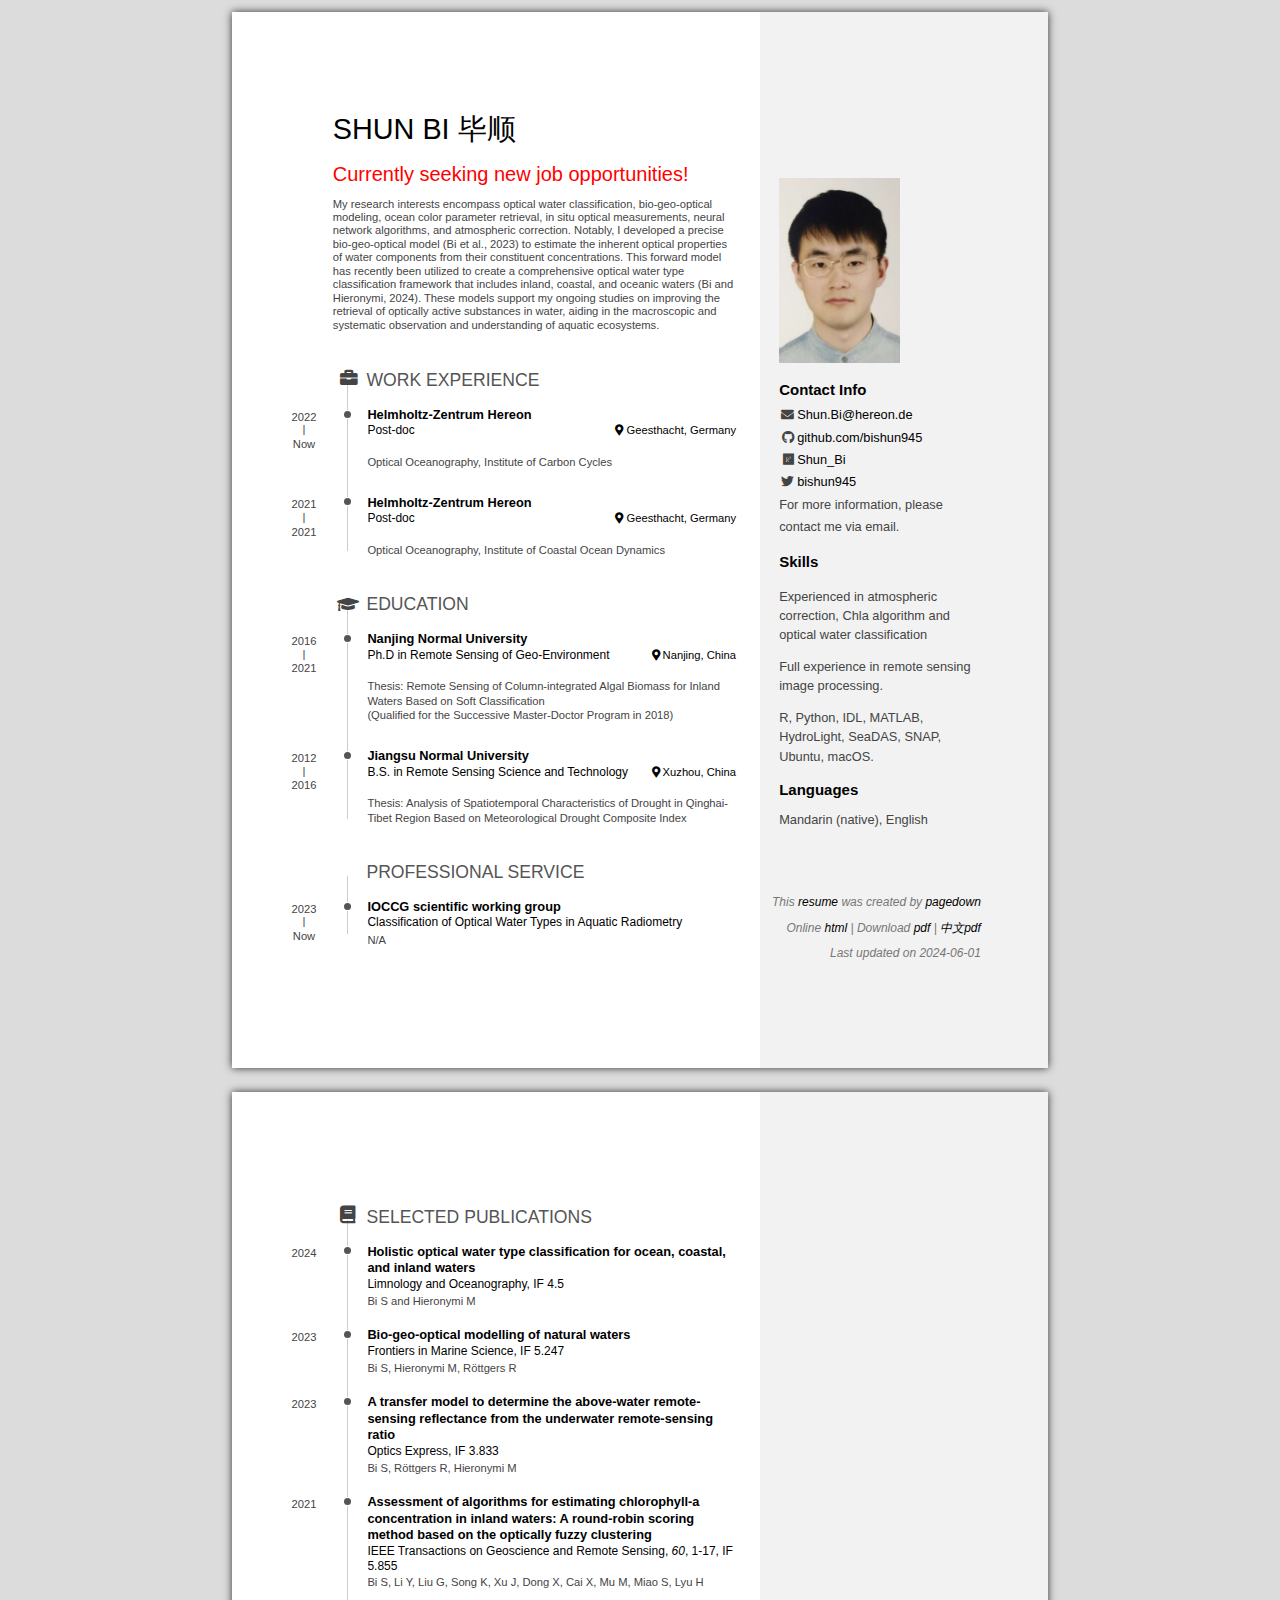
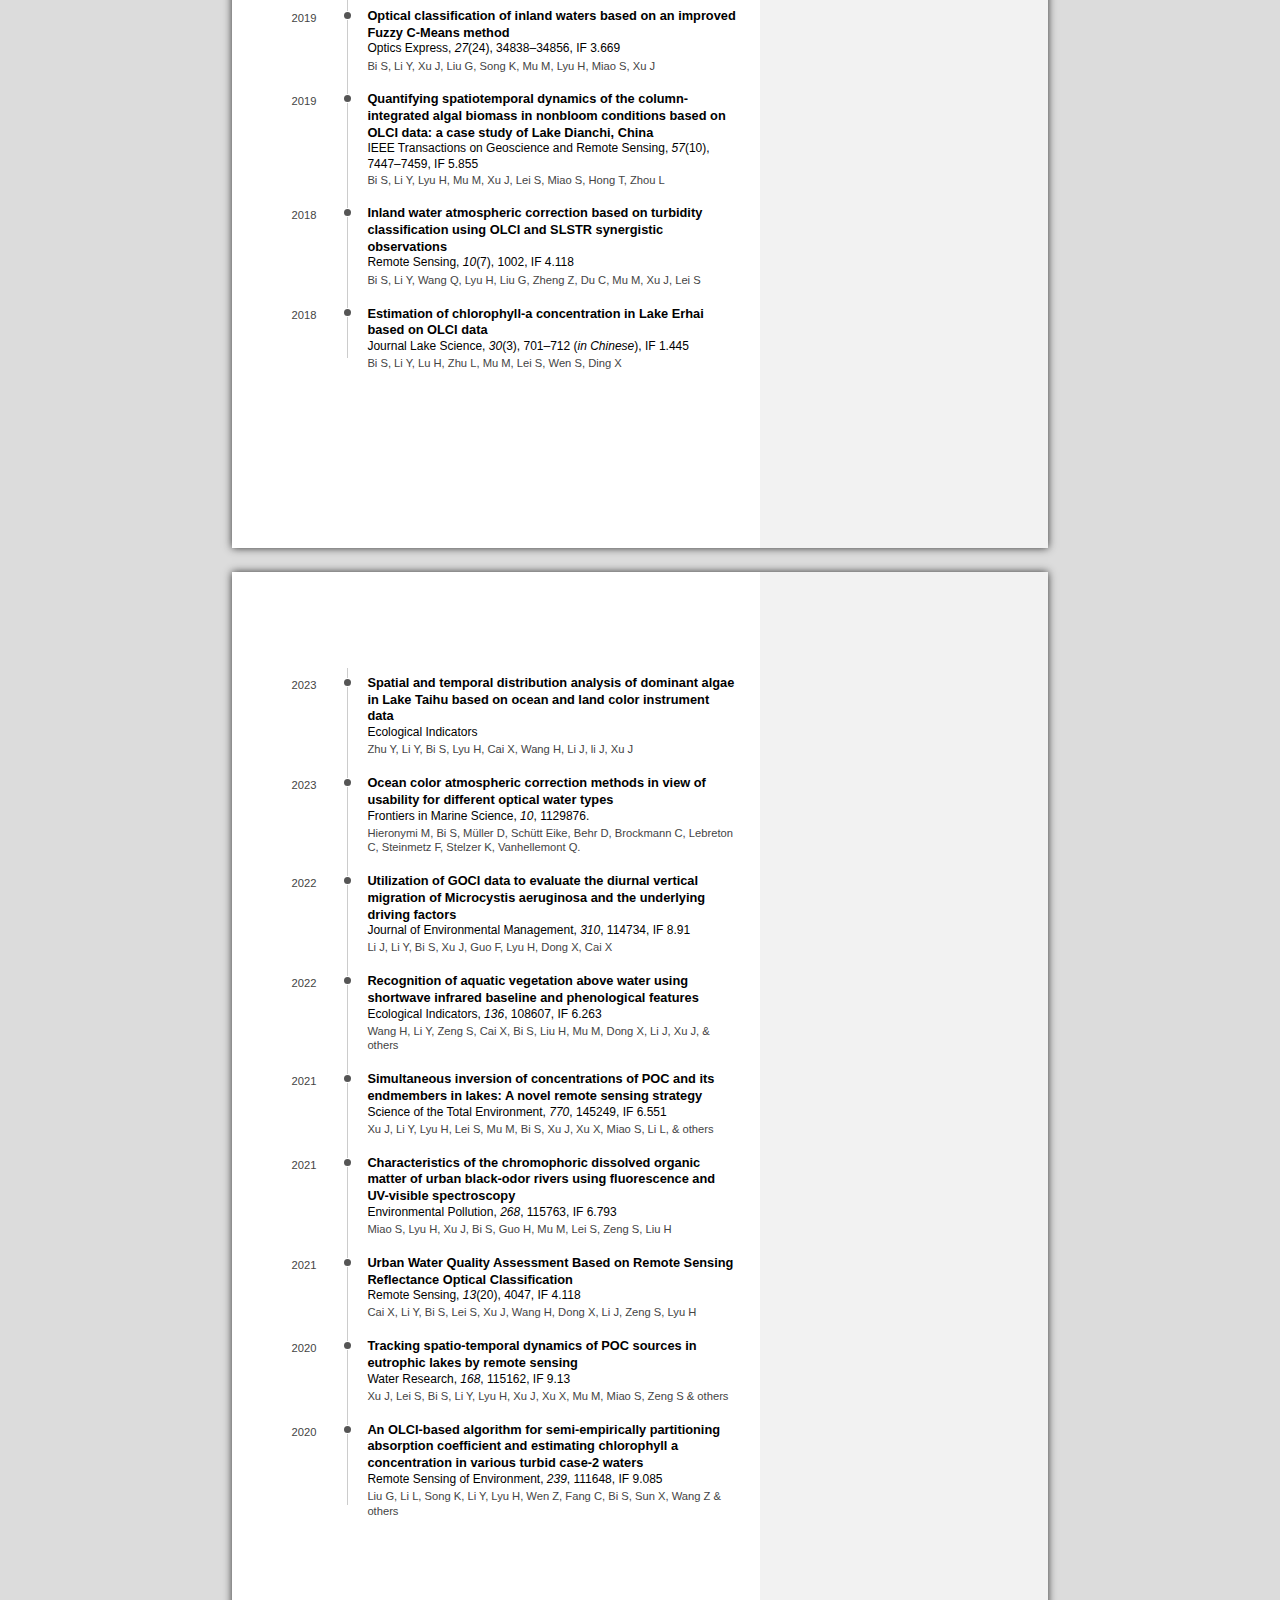
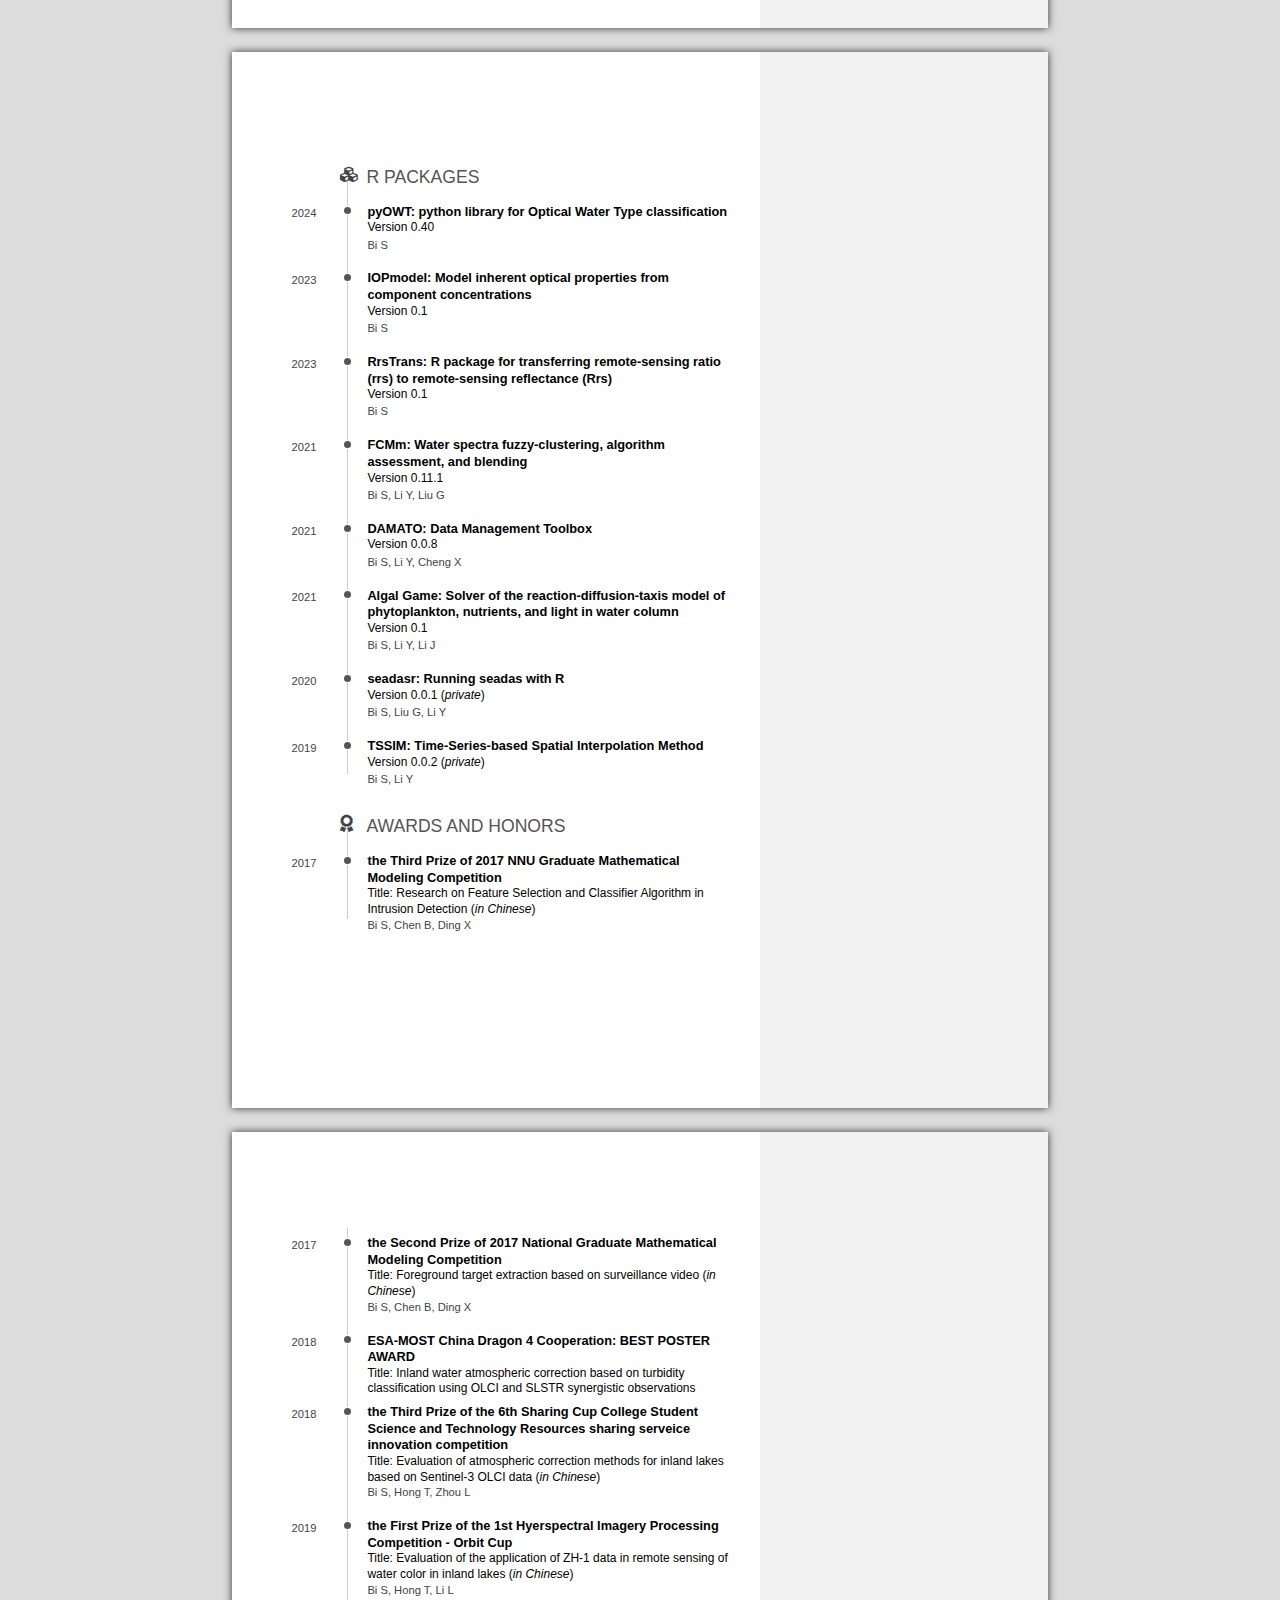
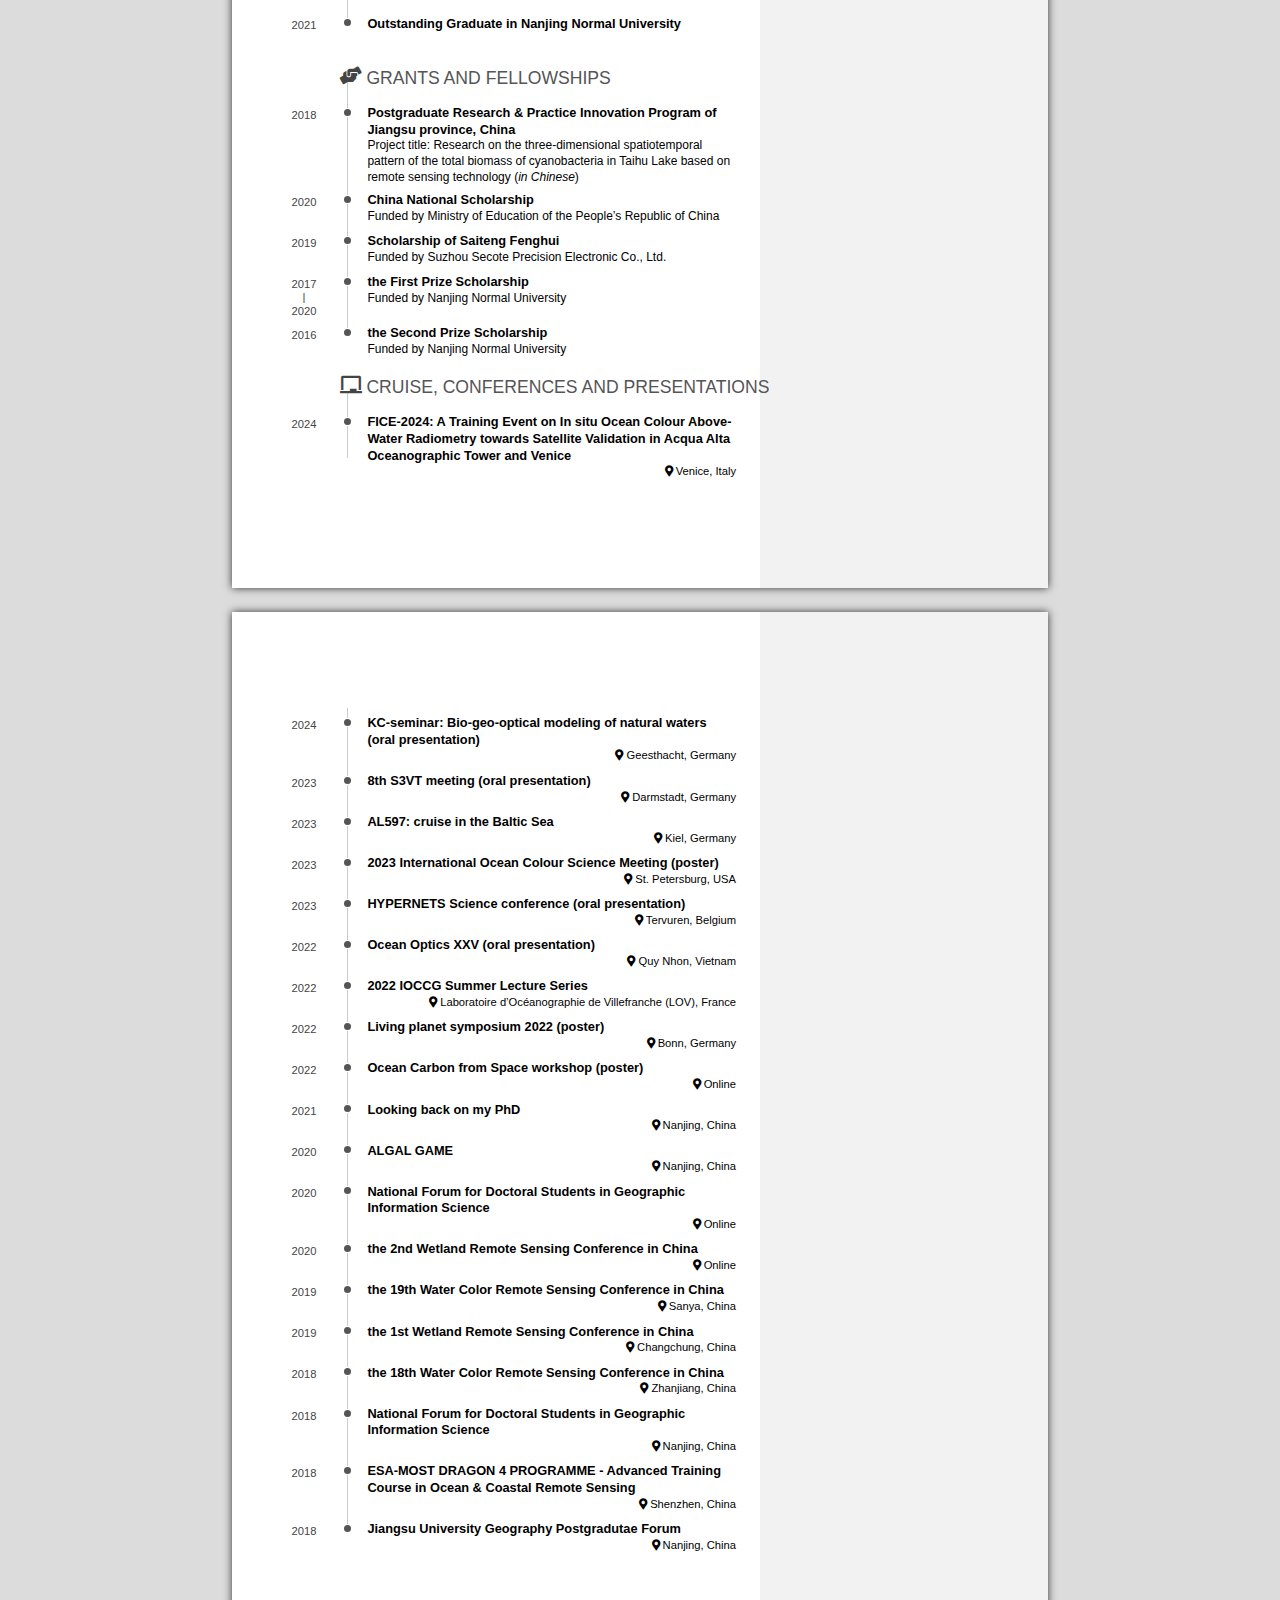
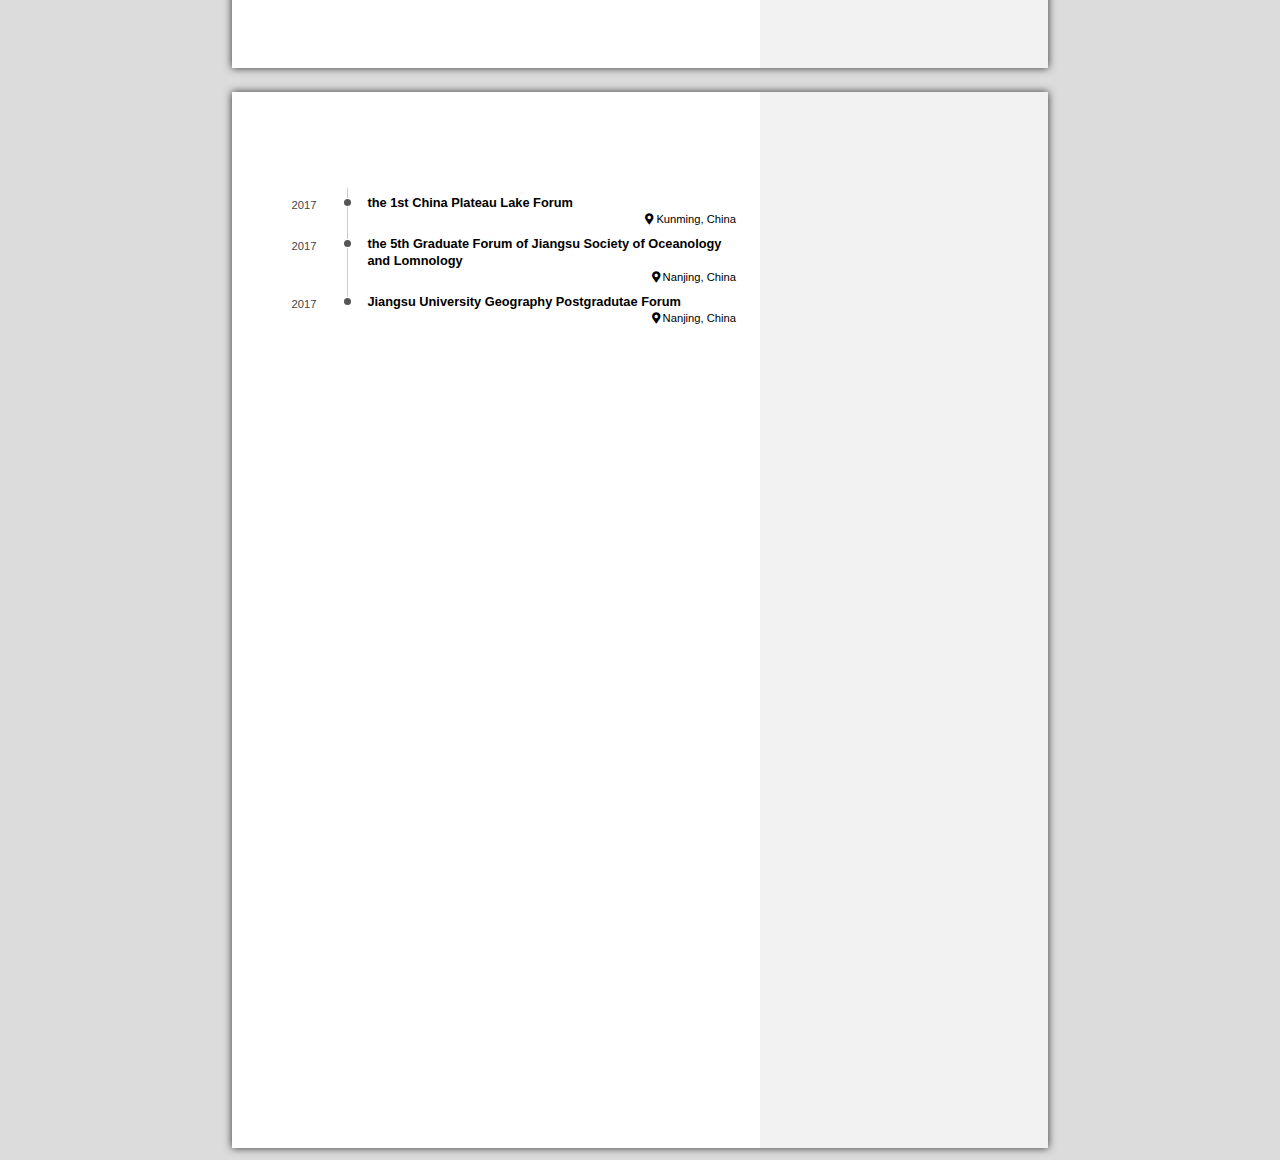
==== commit ea087444: "01.06.2024" ====
--- a/index.html
+++ b/index.html
@@ -7,7 +7,7 @@
     <meta name="viewport" content="width=device-width, initial-scale=1">
 
     <meta name="author" content="Shun Bi" />
-    <meta name="date" content="2023-08-03" />
+    <meta name="date" content="2024-06-01" />
     <title>Shun Bi’s resume</title>
 
     
@@ -65,21 +65,23 @@
 </div>
 <div id="languages" class="section level3">
 <h3>Languages</h3>
-<p>Mandarin (native), English (written and oral)</p>
+<p>Mandarin (native), English</p>
 </div>
 <div id="disclaimer" class="section level2">
 <h2>Disclaimer</h2>
 <p>This <a href="https://github.com/bishun945/CV"><strong>resume</strong></a> was created by <a href="https://github.com/rstudio/pagedown"><strong>pagedown</strong></a></p>
 <p>Online <a href="https://bishun945.github.io/CV/">html</a> | Download <a href="https://raw.githubusercontent.com/bishun945/CV/main/index.pdf">pdf</a> | <a href="https://raw.githubusercontent.com/bishun945/CV/main/%E6%AF%95%E9%A1%BA%20%E7%AE%80%E5%8E%86%20%E4%B8%AD%E6%96%87.pdf">中文pdf</a></p>
-<p>Last updated on 2023-08-03</p>
+<p>Last updated on 2024-06-01</p>
 </div>
 </div>
 <div id="main" class="section level1">
 <h1>Main</h1>
 <div id="title" class="section level2">
 <h2>Shun Bi 毕顺</h2>
-<!-- ### Currently searching for a PD position -->
-<p>My research interests include optical water classification, bio-geo-optical modeling, ocean color parameter retrieval, and atmospheric correction. Specifically, I am working on developing a blending algorithm capable of estimating optical active constitutes, such as Chlorophyll-a concentration, in both Case-1 and Case-2 waters using remote sensing data. I am also interested in studying column-integrated algal biomass in shallow lakes and data gap-filling for satellite images. Although I initially focused on water color remote sensing in inland waters, my current research encompasses all types of natural waters.</p>
+<p>
+<strong style="color: red; font-size: 20px;">Currently seeking new job opportunities!</strong>
+</p>
+<p>My research interests encompass optical water classification, bio-geo-optical modeling, ocean color parameter retrieval, in situ optical measurements, neural network algorithms, and atmospheric correction. Notably, I developed a precise bio-geo-optical model (Bi et al., 2023) to estimate the inherent optical properties of water components from their constituent concentrations. This forward model has recently been utilized to create a comprehensive optical water type classification framework that includes inland, coastal, and oceanic waters (Bi and Hieronymi, 2024). These models support my ongoing studies on improving the retrieval of optically active substances in water, aiding in the macroscopic and systematic observation and understanding of aquatic ecosystems.</p>
 </div>
 <div id="work-experience" class="section level2" data-icon="briefcase" data-concise="true">
 <h2>Work experience</h2>
@@ -91,7 +93,7 @@
 <p>Optical Oceanography, Institute of Carbon Cycles</p>
 </div>
 <div id="helmholtz-zentrum-hereon-1" class="section level3">
-<h3>Helmholtz-Zentrum Hereon</h3>
+<h3><a href="https://www.hereon.de/institutes/carbon_cycles/optical_oceanography/index.php.en">Helmholtz-Zentrum Hereon</a></h3>
 <p>Post-doc</p>
 <p>Geesthacht, Germany</p>
 <p>2021 - 2021</p>
@@ -115,8 +117,25 @@
 <p>Thesis: Analysis of Spatiotemporal Characteristics of Drought in Qinghai-Tibet Region Based on Meteorological Drought Composite Index</p>
 </div>
 </div>
+<div id="professional-service" class="section level2" data-icon="head">
+<h2>Professional service</h2>
+<div id="ioccg-scientific-working-group" class="section level3">
+<h3><a href="https://ioccg.org/group/owt/">IOCCG scientific working group</a></h3>
+<p>Classification of Optical Water Types in Aquatic Radiometry</p>
+<p>N/A</p>
+<p>2023 - Now</p>
+<p>N/A</p>
+</div>
+</div>
 <div id="selected-publications" class="section level2" data-icon="book">
 <h2>Selected Publications</h2>
+<div id="holistic-optical-water-type-classification-for-ocean-coastal-and-inland-waters" class="section level3">
+<h3><a href="https://www.researchgate.net/profile/Shun-Bi">Holistic optical water type classification for ocean, coastal, and inland waters</a></h3>
+<p>Limnology and Oceanography, <strong>IF 4.5</strong></p>
+<p>N/A</p>
+<p>2024</p>
+<p><strong>Bi S</strong> and Hieronymi M</p>
+</div>
 <div id="bio-geo-optical-modelling-of-natural-waters" class="section level3">
 <h3><a href="10.3389/fmars.2023.1196352">Bio-geo-optical modelling of natural waters</a></h3>
 <p>Frontiers in Marine Science, <strong>IF 5.247</strong></p>
@@ -167,6 +186,20 @@
 <p><strong>Bi S</strong>, Li Y, Lu H, Zhu L, Mu M, Lei S, Wen S, Ding X</p>
 <!-- others -->
 </div>
+<div id="spatial-and-temporal-distribution-analysis-of-dominant-algae-in-lake-taihu-based-on-ocean-and-land-color-instrument-data" class="section level3">
+<h3><a href="http://dx.doi.org/10.1016/j.ecolind.2023.110959">Spatial and temporal distribution analysis of dominant algae in Lake Taihu based on ocean and land color instrument data</a></h3>
+<p>Ecological Indicators</p>
+<p>N/A</p>
+<p>2023</p>
+<p>Zhu Y, Li Y, <strong>Bi S</strong>, Lyu H, Cai X, Wang H, Li J, li J, Xu J</p>
+</div>
+<div id="ocean-color-atmospheric-correction-methods-in-view-of-usability-for-different-optical-water-types" class="section level3">
+<h3><a href="http://dx.doi.org/10.3389/fmars.2023.1129876">Ocean color atmospheric correction methods in view of usability for different optical water types</a></h3>
+<p>Frontiers in Marine Science, <em>10</em>, 1129876.</p>
+<p>N/A</p>
+<p>2023</p>
+<p>Hieronymi M, <strong>Bi S</strong>, Müller D, Schütt Eike, Behr D, Brockmann C, Lebreton C, Steinmetz F, Stelzer K, Vanhellemont Q.</p>
+</div>
 <div id="utilization-of-goci-data-to-evaluate-the-diurnal-vertical-migration-of-microcystis-aeruginosa-and-the-underlying-driving-factors" class="section level3">
 <h3><a href="http://dx.doi.org/10.1016/j.jenvman.2022.114734">Utilization of GOCI data to evaluate the diurnal vertical migration of Microcystis aeruginosa and the underlying driving factors</a></h3>
 <p>Journal of Environmental Management, <em>310</em>, 114734, <strong>IF 8.91</strong></p>
@@ -219,6 +252,13 @@
 </div>
 <div id="r-packages" class="section level2" data-icon="cubes">
 <h2>R Packages</h2>
+<div id="pyowt-python-library-for-optical-water-type-classification" class="section level3">
+<h3><a href="https://github.com/bishun945/pyOWT">pyOWT: python library for Optical Water Type classification</a></h3>
+<p>Version 0.40</p>
+<p>N/A</p>
+<p>2024</p>
+<p><strong>Bi S</strong></p>
+</div>
 <div id="iopmodel-model-inherent-optical-properties-from-component-concentrations" class="section level3">
 <h3><a href="https://github.com/bishun945/IOPmodel">IOPmodel: Model inherent optical properties from component concentrations</a></h3>
 <p>Version 0.1</p>
@@ -347,20 +387,44 @@
 </div>
 <div id="cruise-conferences-and-presentations" class="section level2" data-icon="chalkboard">
 <h2>Cruise, conferences and presentations</h2>
+<div id="fice-2024-a-training-event-on-in-situ-ocean-colour-above-water-radiometry-towards-satellite-validation-in-acqua-alta-oceanographic-tower-and-venice" class="section level3">
+<h3><a href="https://frm4soc2.eumetsat.int/">FICE-2024: A Training Event on In situ Ocean Colour Above-Water Radiometry towards Satellite Validation in Acqua Alta Oceanographic Tower and Venice</a></h3>
+<p>N/A</p>
+<p>Venice, Italy</p>
+<p>2024</p>
+</div>
+<div id="kc-seminar-bio-geo-optical-modeling-of-natural-waters-oral-presentation" class="section level3">
+<h3>KC-seminar: Bio-geo-optical modeling of natural waters (oral presentation)</h3>
+<p>N/A</p>
+<p>Geesthacht, Germany</p>
+<p>2024</p>
+</div>
+<div id="th-s3vt-meeting-oral-presentation" class="section level3">
+<h3><a href="https://www.eventsforce.net/eumetsat/frontend/reg/absViewDocumentFE.csp?documentID=1513&amp;eventID=44">8th S3VT meeting (oral presentation)</a></h3>
+<p>N/A</p>
+<p>Darmstadt, Germany</p>
+<p>2023</p>
+</div>
 <div id="al597-cruise-in-the-baltic-sea" class="section level3">
 <h3><a href="https://www.geomar.de/en/centre/central-facilities/geomar-research-vessels/rs-alkor">AL597: cruise in the Baltic Sea</a></h3>
 <p>N/A</p>
 <p>Kiel, Germany</p>
 <p>2023</p>
 </div>
-<div id="hypernets-science-conference" class="section level3">
-<h3><a href="https://www.hypernets.eu/from_cms/news">HYPERNETS Science conference</a></h3>
+<div id="international-ocean-colour-science-meeting-poster" class="section level3">
+<h3><a href="https://iocs.ioccg.org/">2023 International Ocean Colour Science Meeting (poster)</a></h3>
+<p>N/A</p>
+<p>St. Petersburg, USA</p>
+<p>2023</p>
+</div>
+<div id="hypernets-science-conference-oral-presentation" class="section level3">
+<h3><a href="https://www.hypernets.eu/from_cms/news">HYPERNETS Science conference (oral presentation)</a></h3>
 <p>N/A</p>
 <p>Tervuren, Belgium</p>
 <p>2023</p>
 </div>
-<div id="ocean-optics-xxv" class="section level3">
-<h3><a href="https://2022.oceanopticsconference.org/abstract-bi/">Ocean Optics XXV</a></h3>
+<div id="ocean-optics-xxv-oral-presentation" class="section level3">
+<h3><a href="https://2022.oceanopticsconference.org/abstract-bi/">Ocean Optics XXV (oral presentation)</a></h3>
 <p>N/A</p>
 <p>Quy Nhon, Vietnam</p>
 <p>2022</p>
@@ -371,14 +435,14 @@
 <p>Laboratoire d’Océanographie de Villefranche (LOV), France</p>
 <p>2022</p>
 </div>
-<div id="living-planet-symposium-2022" class="section level3">
-<h3><a href="file:///Users/Bi/Zotero/storage/HH6VRZAV/lps22.eu.html">Living planet symposium 2022</a></h3>
+<div id="living-planet-symposium-2022-poster" class="section level3">
+<h3><a href="file:///Users/Bi/Zotero/storage/HH6VRZAV/lps22.eu.html">Living planet symposium 2022 (poster)</a></h3>
 <p>N/A</p>
 <p>Bonn, Germany</p>
 <p>2022</p>
 </div>
-<div id="ocean-carbon-from-space-workshop" class="section level3">
-<h3><a href="https://oceancarbonfromspace2022.esa.int/">Ocean Carbon from Space workshop</a></h3>
+<div id="ocean-carbon-from-space-workshop-poster" class="section level3">
+<h3><a href="https://oceancarbonfromspace2022.esa.int/">Ocean Carbon from Space workshop (poster)</a></h3>
 <p>N/A</p>
 <p>Online</p>
 <p>2022</p>
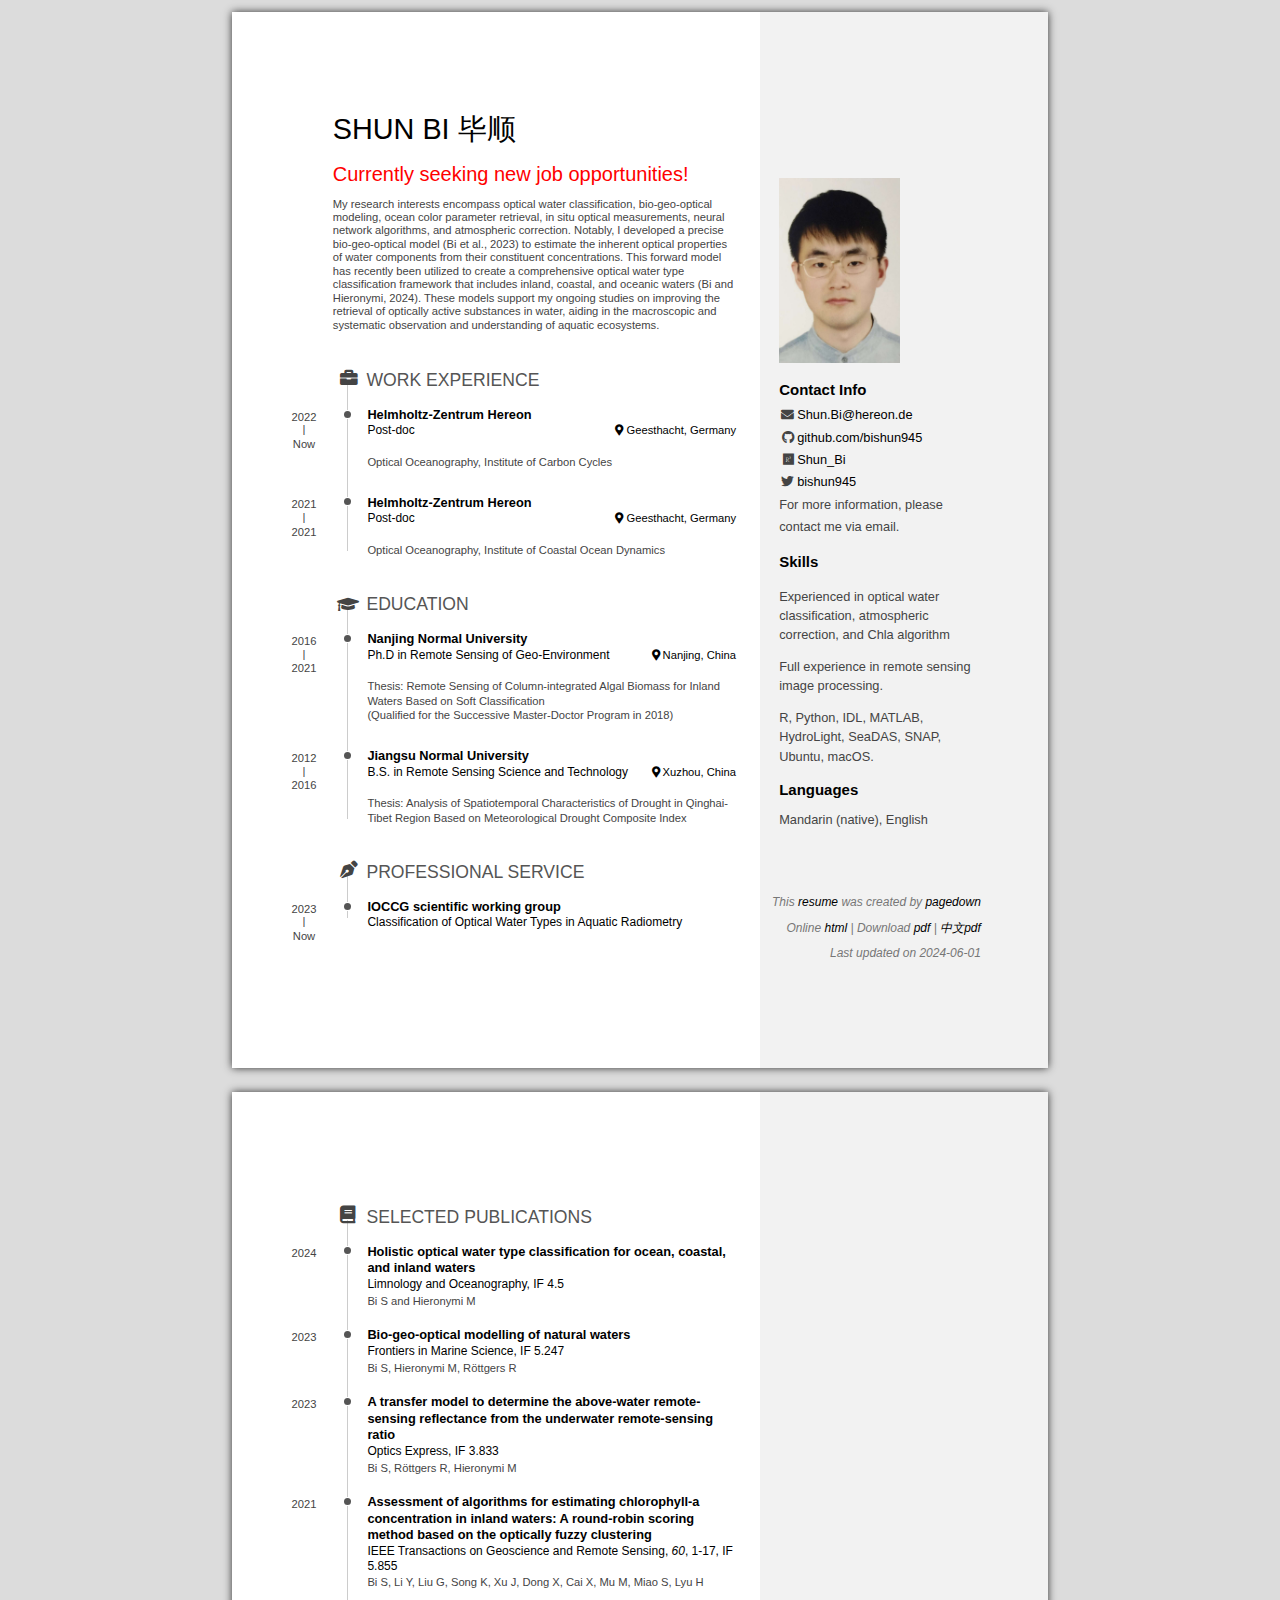
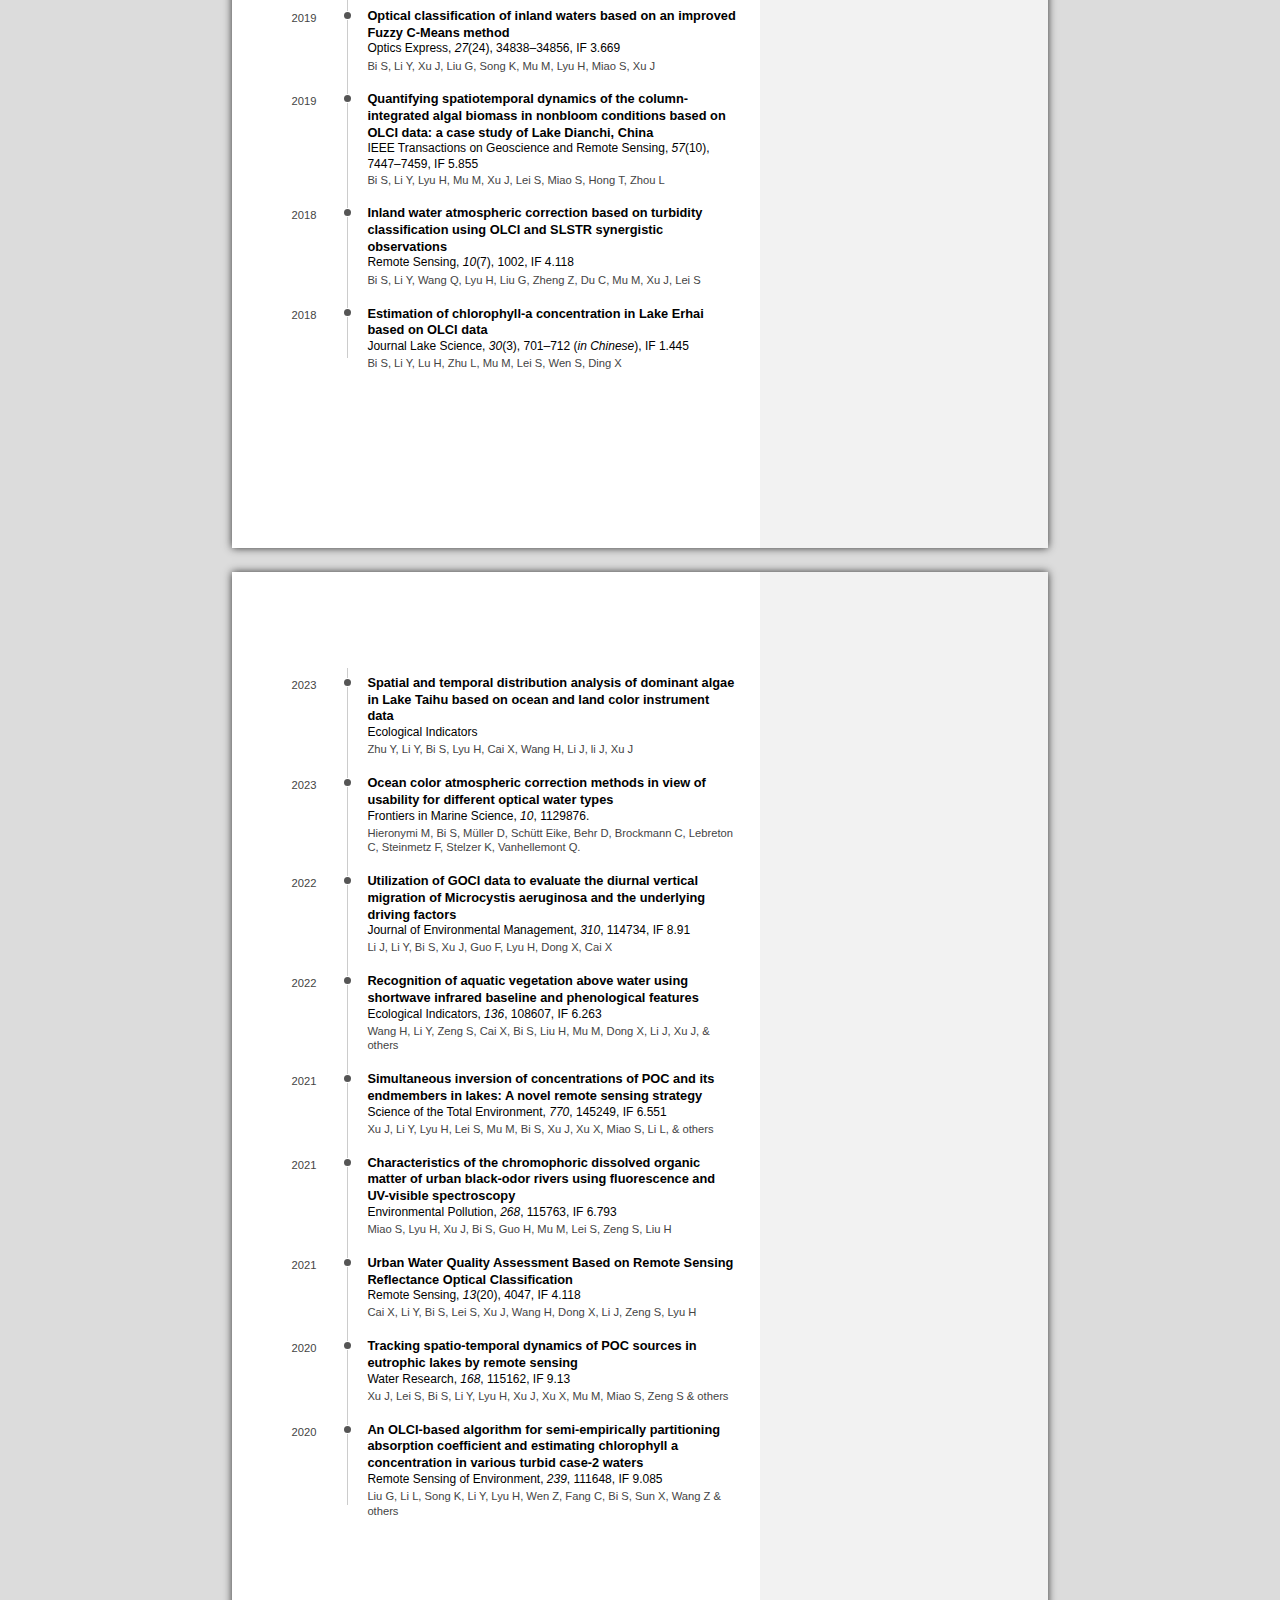
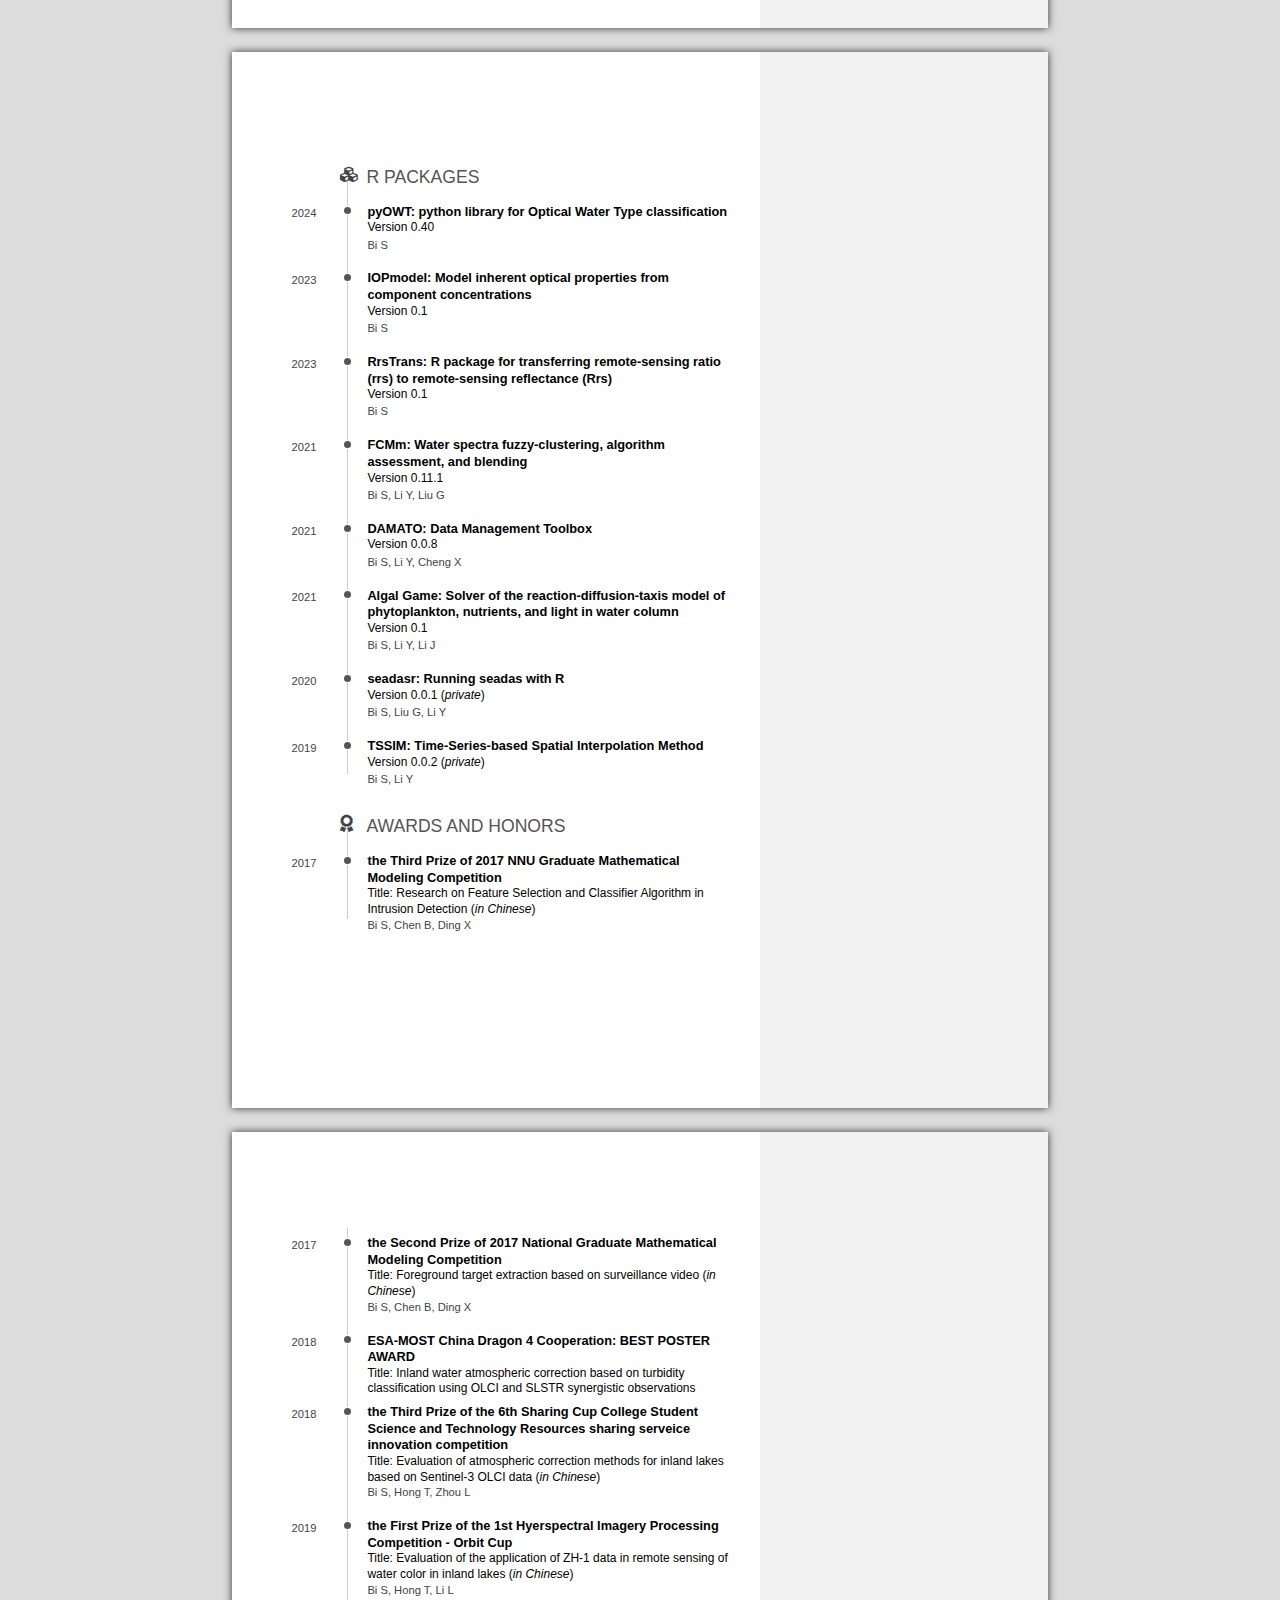
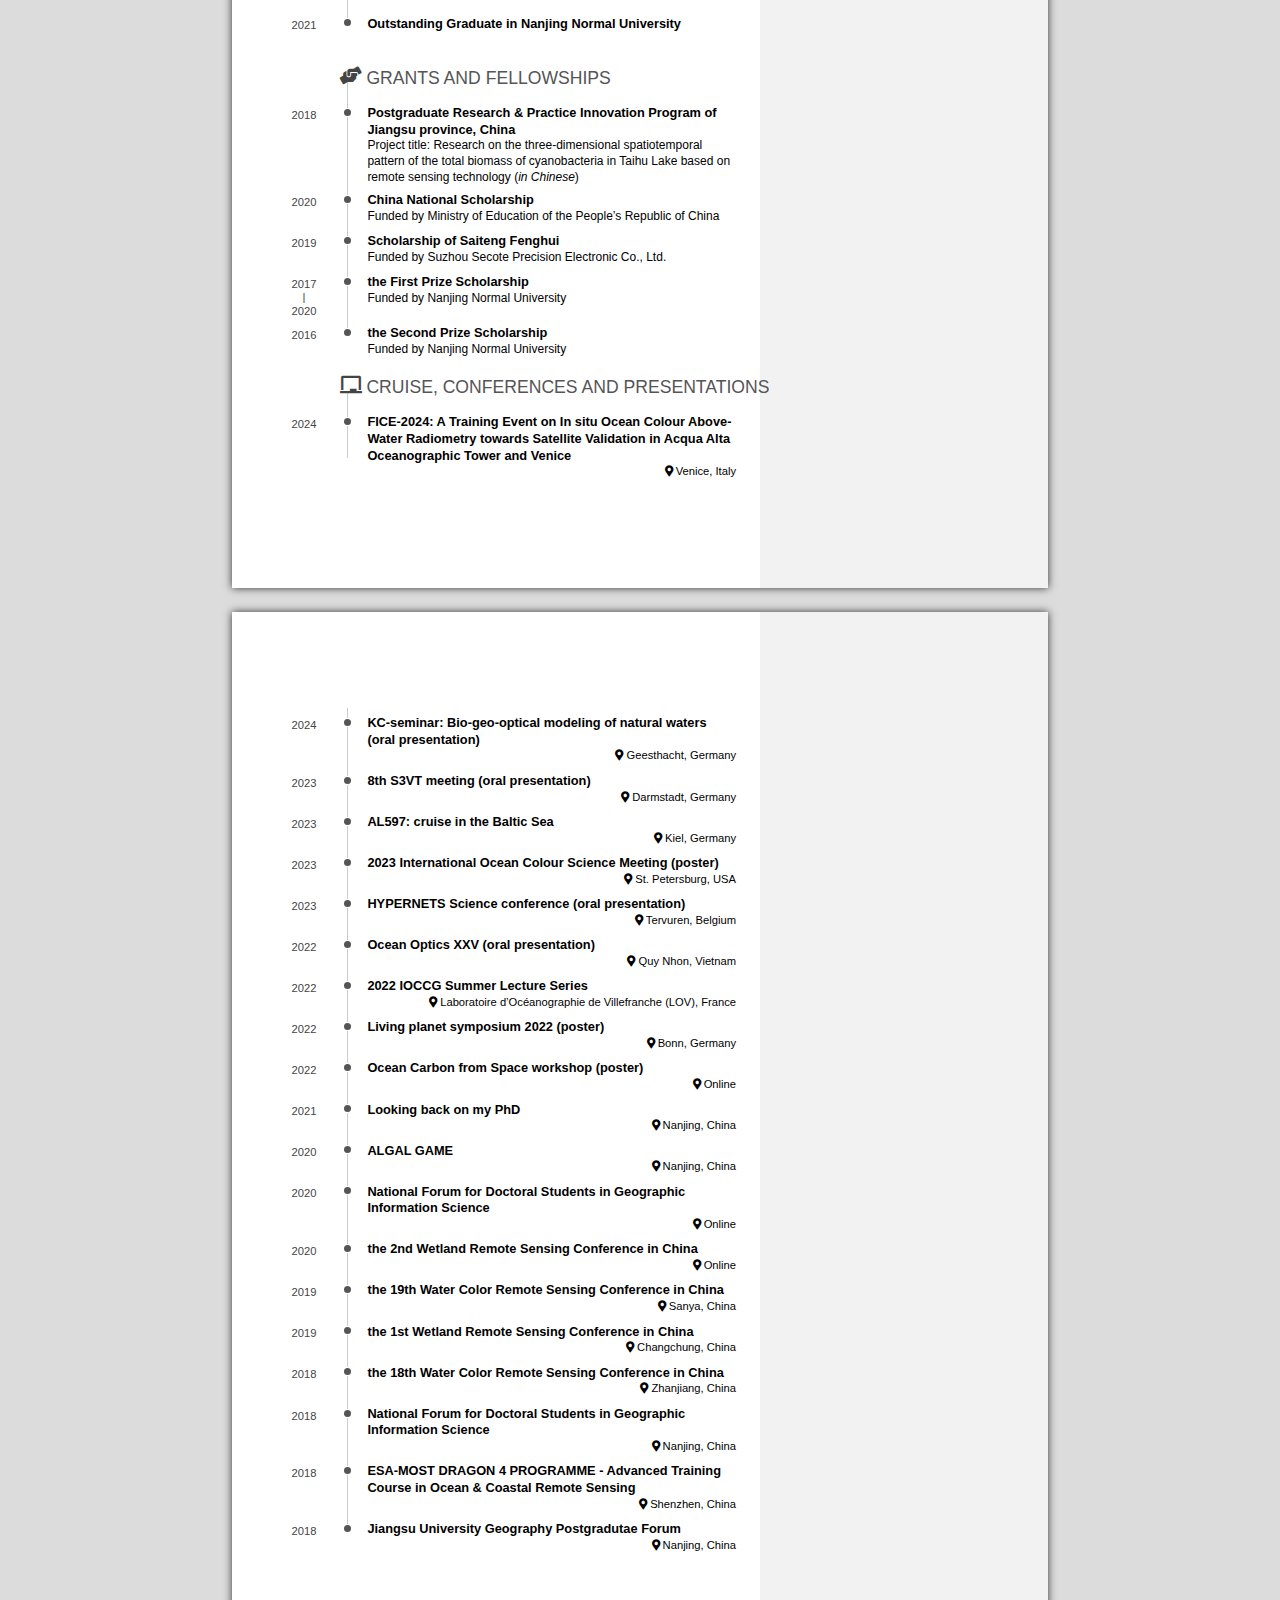
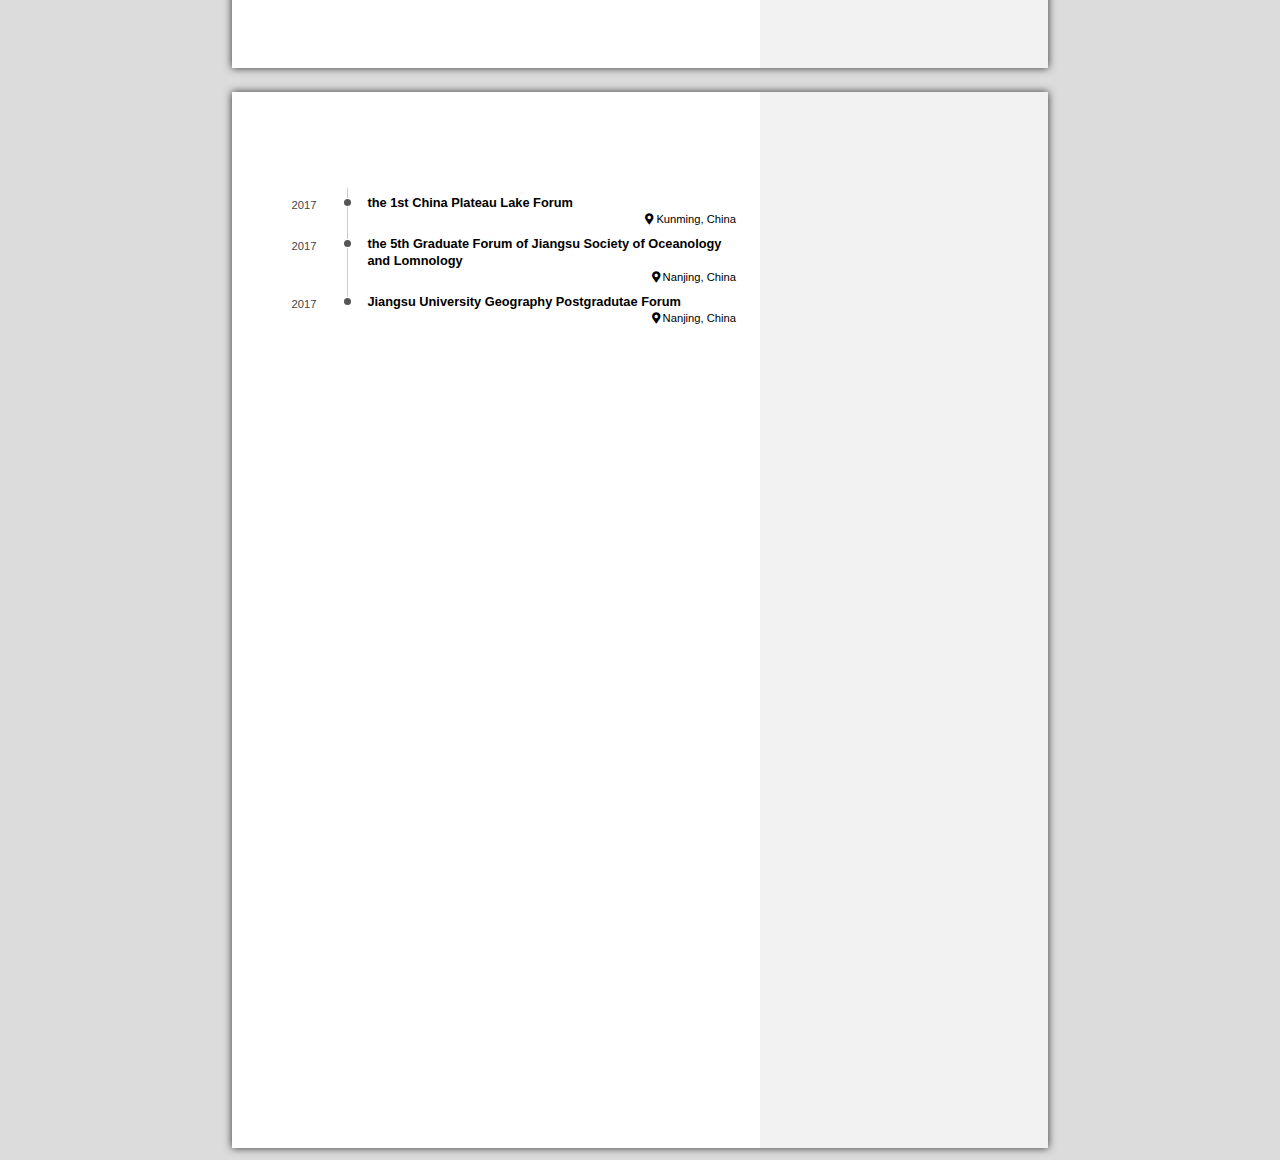
==== commit 2cd38e36: "01.06.2024" ====
--- a/index.html
+++ b/index.html
@@ -58,7 +58,7 @@
 <h3>Skills</h3>
 <!----------------------------------------------------------------------------->
 <ul>
-<li><p>Experienced in atmospheric correction, Chla algorithm and optical water classification</p></li>
+<li><p>Experienced in optical water classification, atmospheric correction, and Chla algorithm</p></li>
 <li><p>Full experience in remote sensing image processing.</p></li>
 <li><p>R, Python, IDL, MATLAB, HydroLight, SeaDAS, SNAP, Ubuntu, macOS.</p></li>
 </ul>
@@ -117,14 +117,13 @@
 <p>Thesis: Analysis of Spatiotemporal Characteristics of Drought in Qinghai-Tibet Region Based on Meteorological Drought Composite Index</p>
 </div>
 </div>
-<div id="professional-service" class="section level2" data-icon="head">
+<div id="professional-service" class="section level2" data-icon="pen-nib">
 <h2>Professional service</h2>
 <div id="ioccg-scientific-working-group" class="section level3">
 <h3><a href="https://ioccg.org/group/owt/">IOCCG scientific working group</a></h3>
 <p>Classification of Optical Water Types in Aquatic Radiometry</p>
 <p>N/A</p>
 <p>2023 - Now</p>
-<p>N/A</p>
 </div>
 </div>
 <div id="selected-publications" class="section level2" data-icon="book">
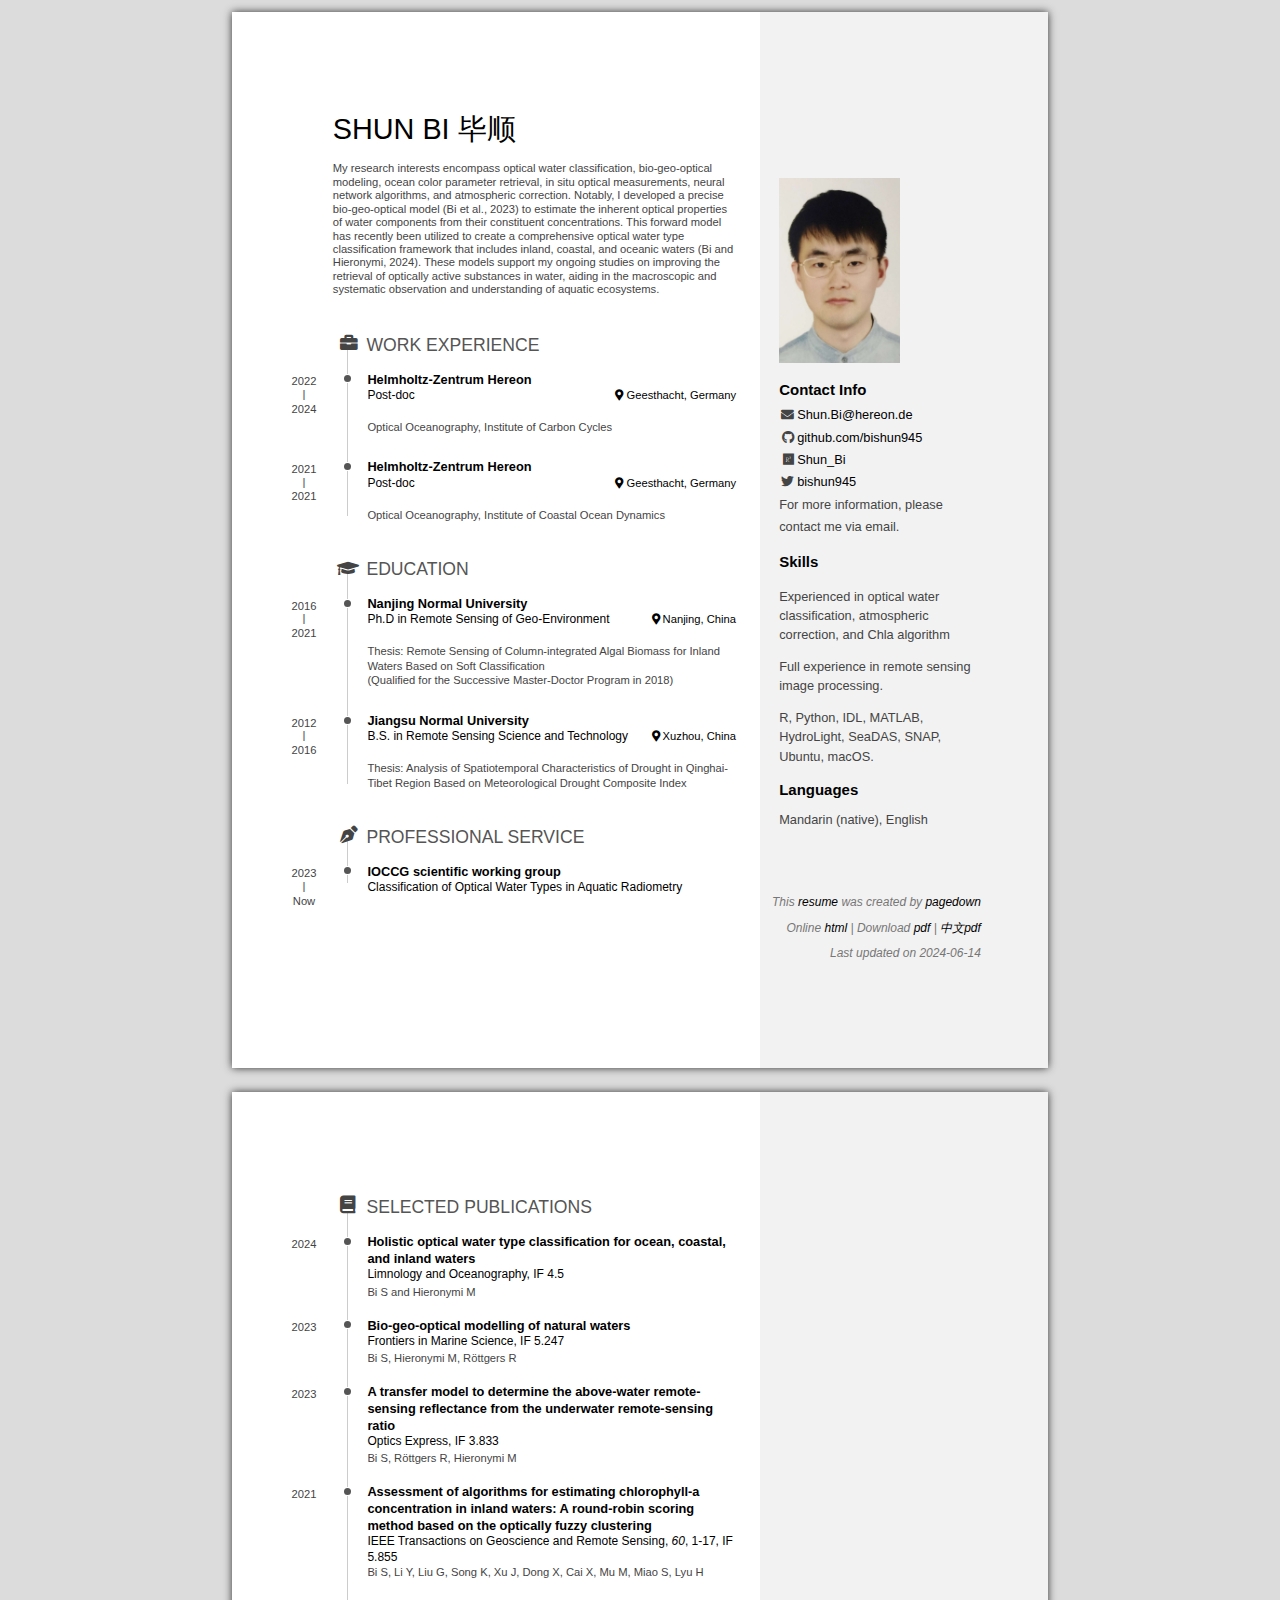
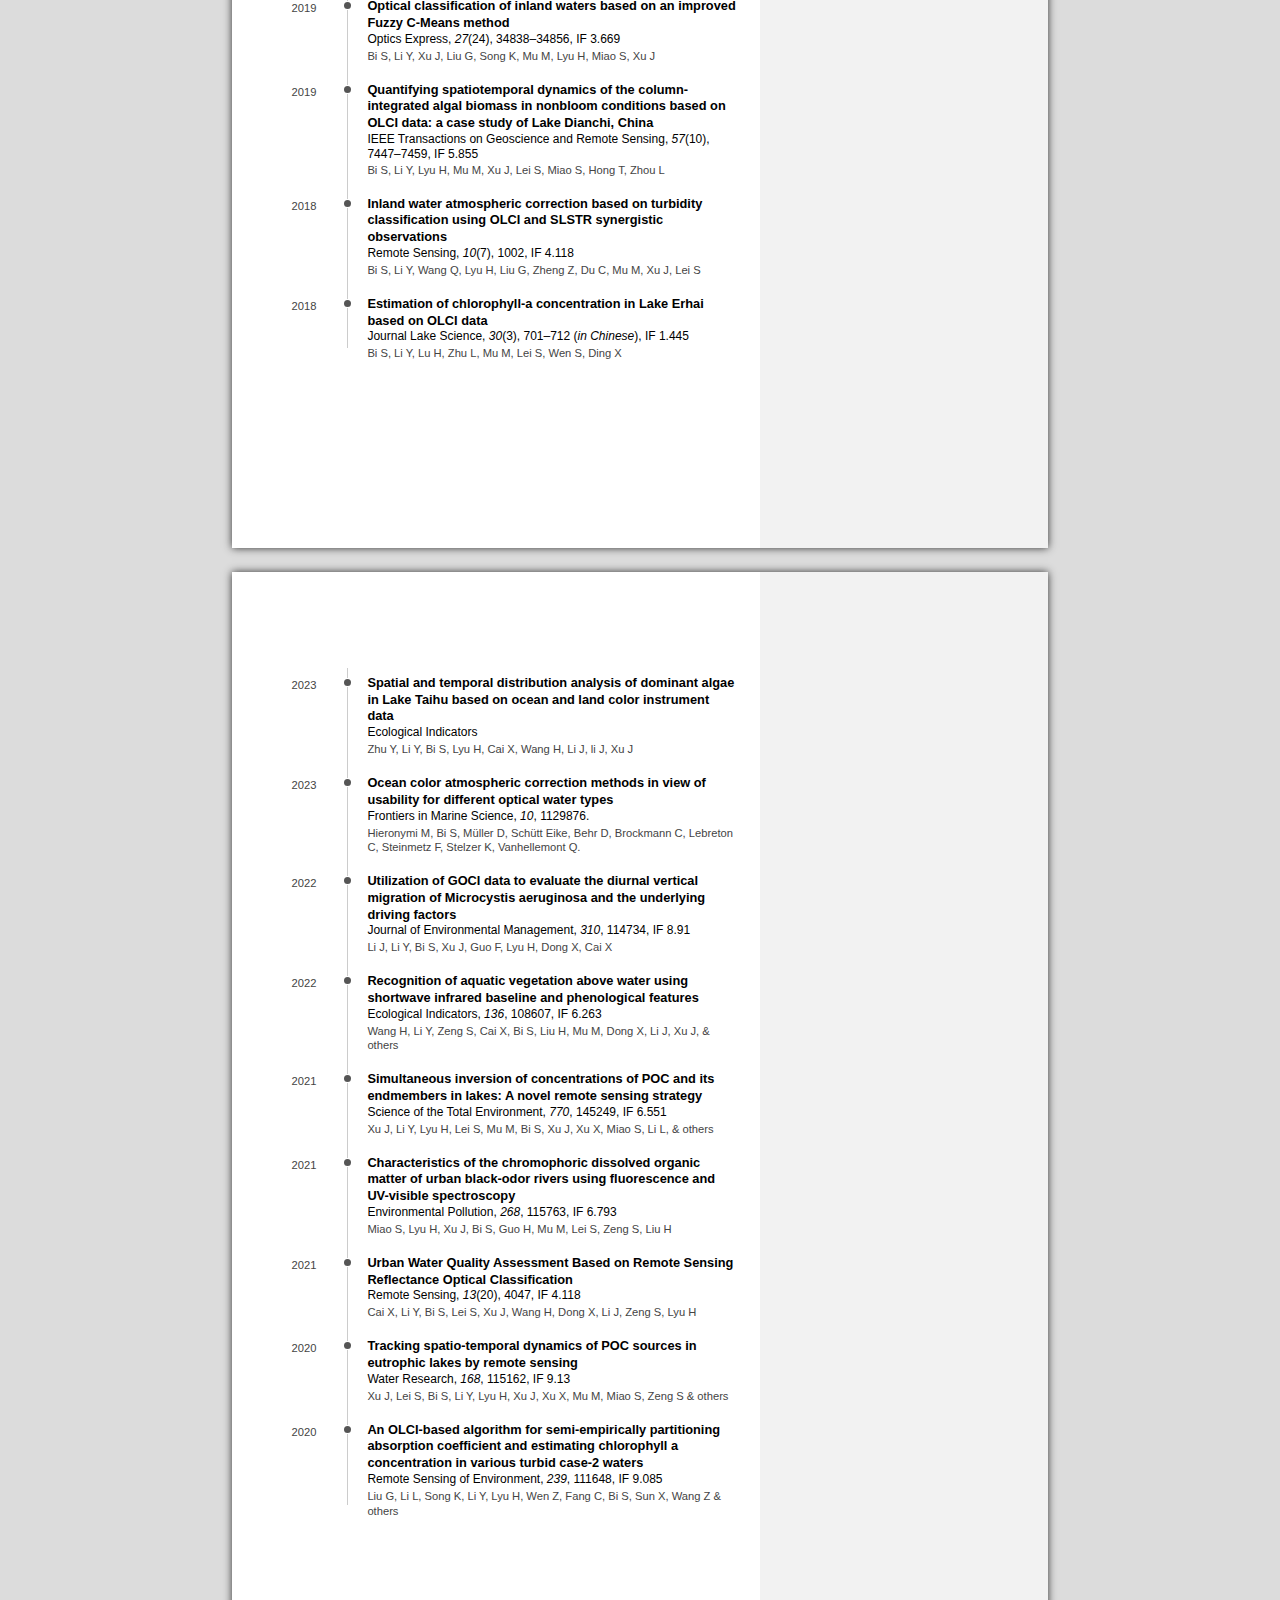
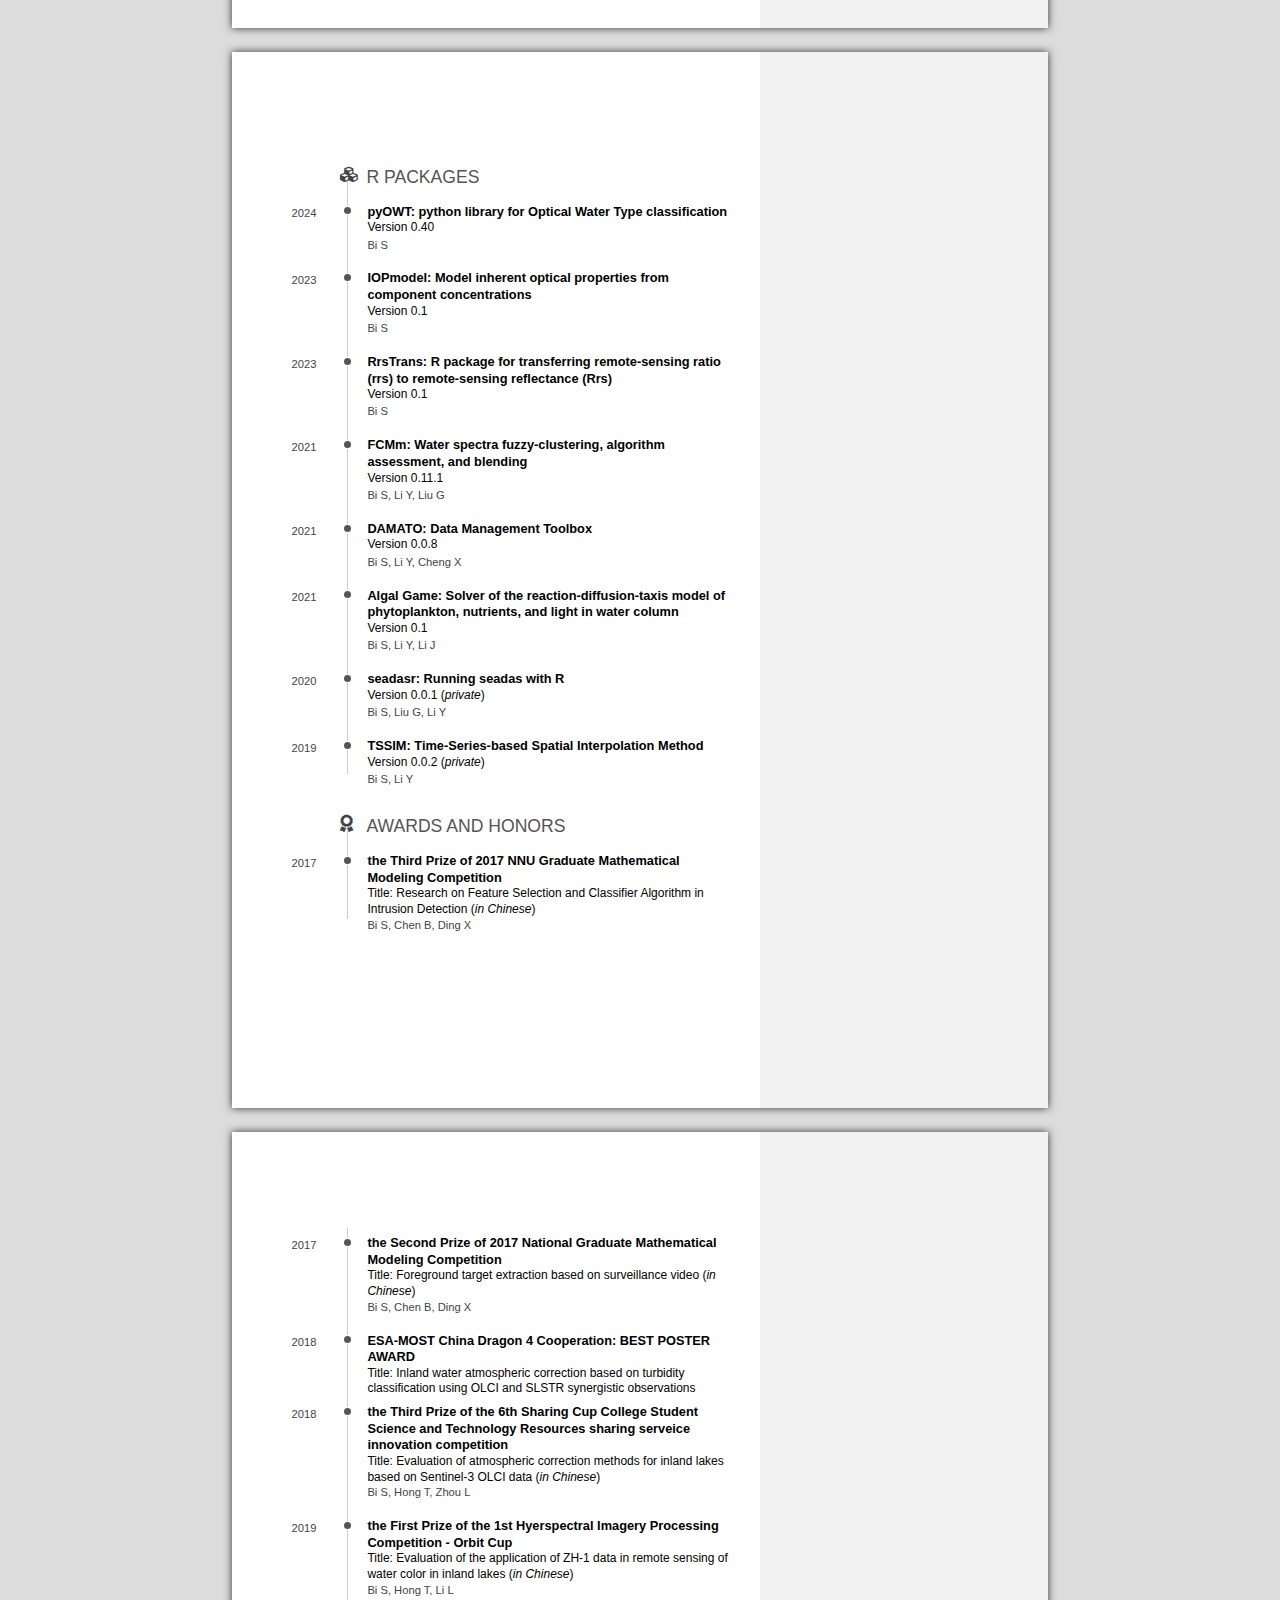
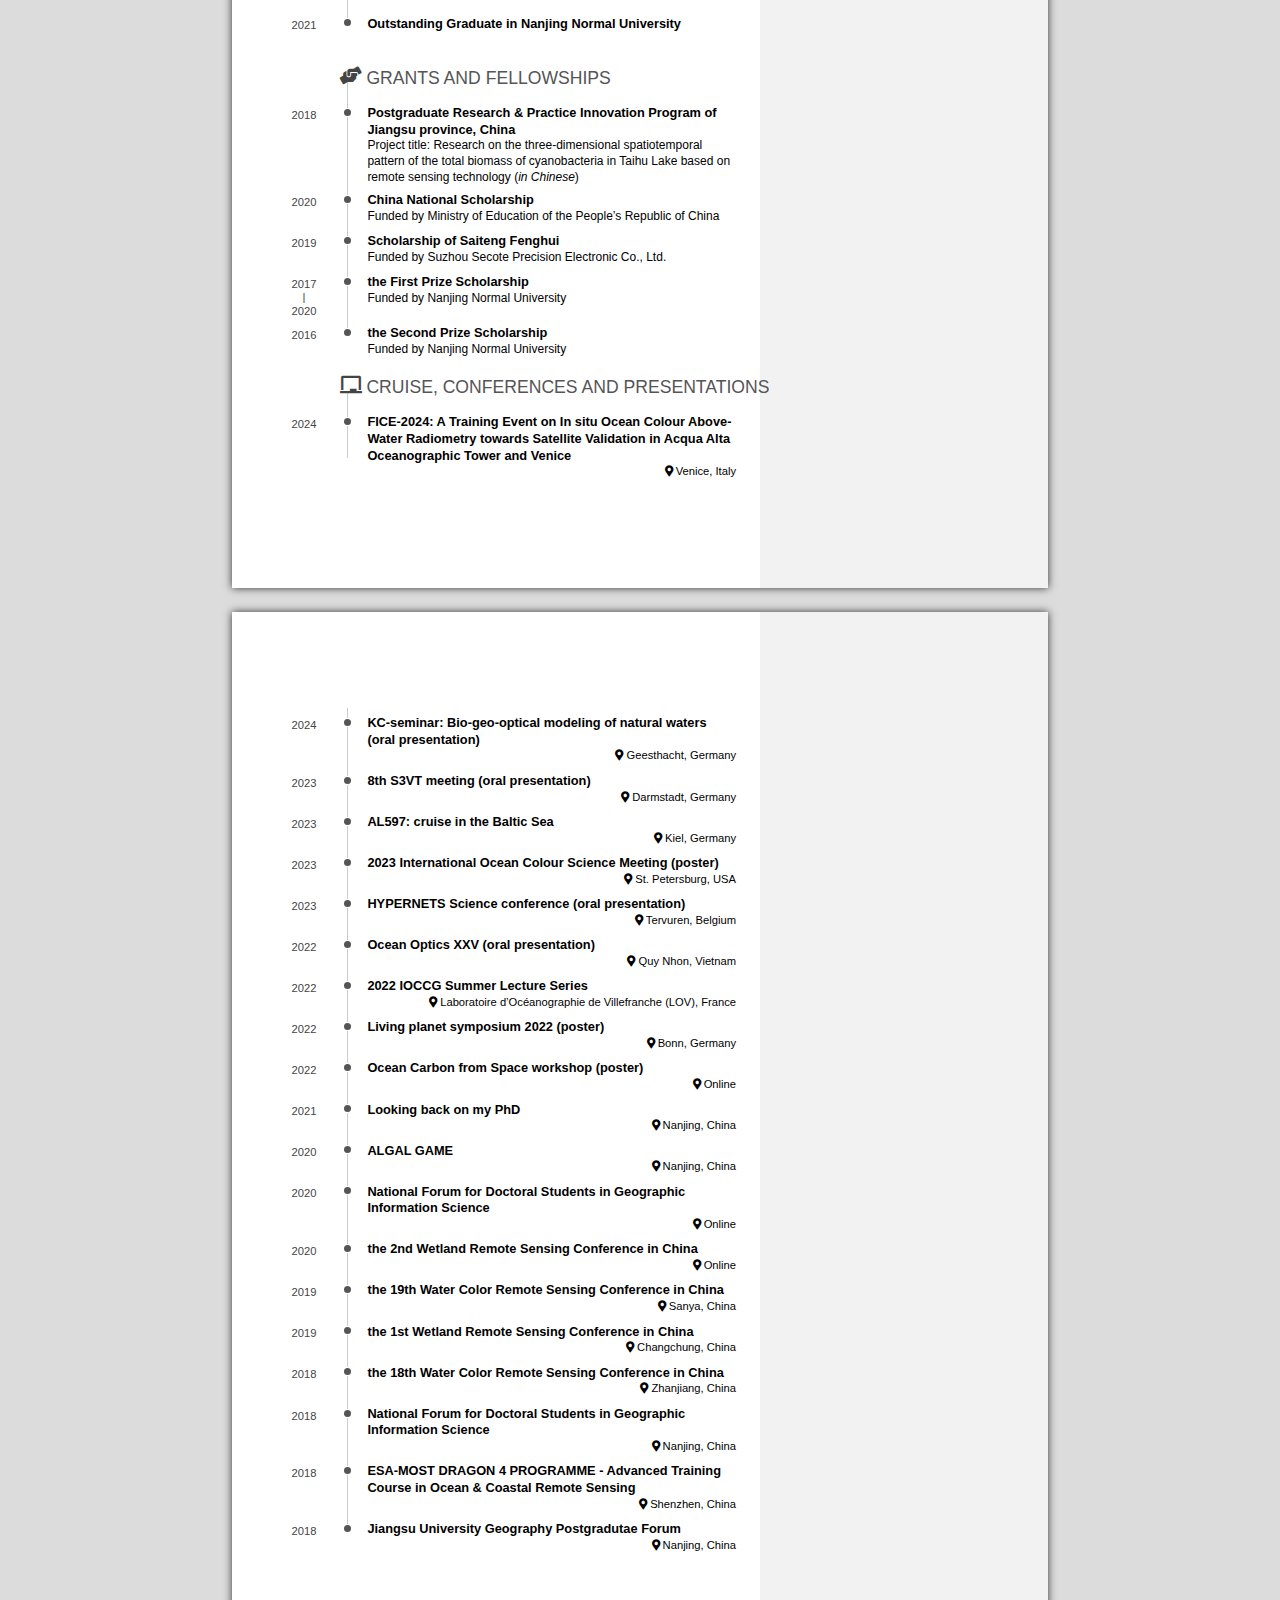
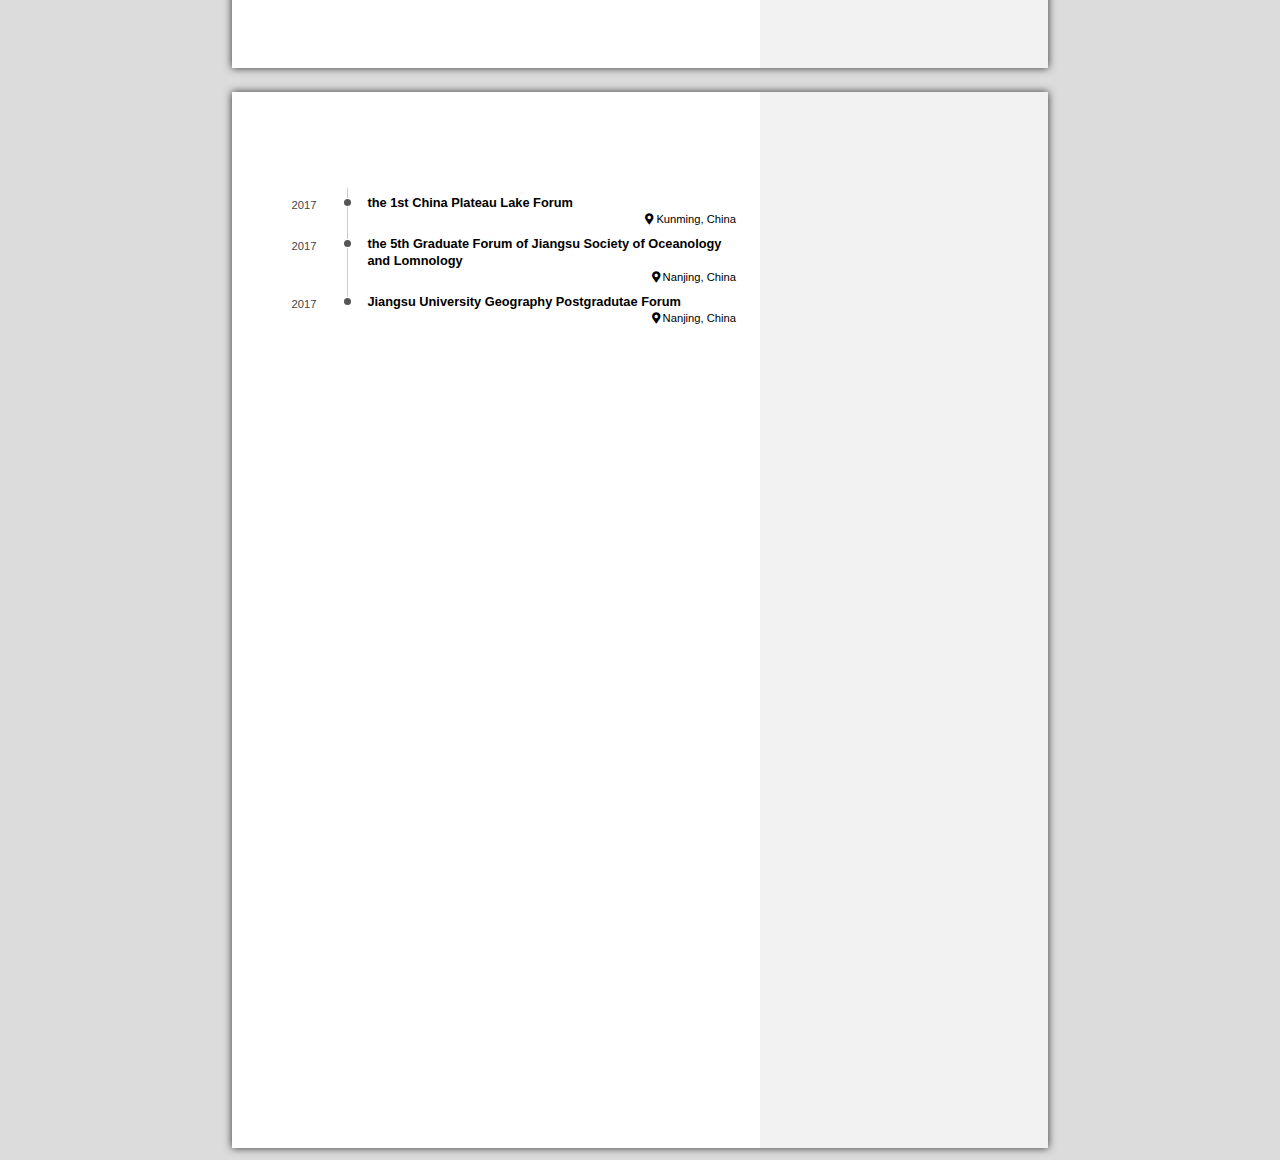
==== commit 802d2da1: "14.06.2024" ====
--- a/index.html
+++ b/index.html
@@ -7,7 +7,7 @@
     <meta name="viewport" content="width=device-width, initial-scale=1">
 
     <meta name="author" content="Shun Bi" />
-    <meta name="date" content="2024-06-01" />
+    <meta name="date" content="2024-06-14" />
     <title>Shun Bi’s resume</title>
 
     
@@ -71,16 +71,14 @@
 <h2>Disclaimer</h2>
 <p>This <a href="https://github.com/bishun945/CV"><strong>resume</strong></a> was created by <a href="https://github.com/rstudio/pagedown"><strong>pagedown</strong></a></p>
 <p>Online <a href="https://bishun945.github.io/CV/">html</a> | Download <a href="https://raw.githubusercontent.com/bishun945/CV/main/index.pdf">pdf</a> | <a href="https://raw.githubusercontent.com/bishun945/CV/main/%E6%AF%95%E9%A1%BA%20%E7%AE%80%E5%8E%86%20%E4%B8%AD%E6%96%87.pdf">中文pdf</a></p>
-<p>Last updated on 2024-06-01</p>
+<p>Last updated on 2024-06-14</p>
 </div>
 </div>
 <div id="main" class="section level1">
 <h1>Main</h1>
 <div id="title" class="section level2">
 <h2>Shun Bi 毕顺</h2>
-<p>
-<strong style="color: red; font-size: 20px;">Currently seeking new job opportunities!</strong>
-</p>
+<!-- <p><strong style="color: red; font-size: 20px;">Currently seeking new job opportunities!</strong></p> -->
 <p>My research interests encompass optical water classification, bio-geo-optical modeling, ocean color parameter retrieval, in situ optical measurements, neural network algorithms, and atmospheric correction. Notably, I developed a precise bio-geo-optical model (Bi et al., 2023) to estimate the inherent optical properties of water components from their constituent concentrations. This forward model has recently been utilized to create a comprehensive optical water type classification framework that includes inland, coastal, and oceanic waters (Bi and Hieronymi, 2024). These models support my ongoing studies on improving the retrieval of optically active substances in water, aiding in the macroscopic and systematic observation and understanding of aquatic ecosystems.</p>
 </div>
 <div id="work-experience" class="section level2" data-icon="briefcase" data-concise="true">
@@ -89,7 +87,7 @@
 <h3><a href="https://www.hereon.de/institutes/carbon_cycles/optical_oceanography/index.php.en">Helmholtz-Zentrum Hereon</a></h3>
 <p>Post-doc</p>
 <p>Geesthacht, Germany</p>
-<p>2022 - Now</p>
+<p>2022 - 2024</p>
 <p>Optical Oceanography, Institute of Carbon Cycles</p>
 </div>
 <div id="helmholtz-zentrum-hereon-1" class="section level3">
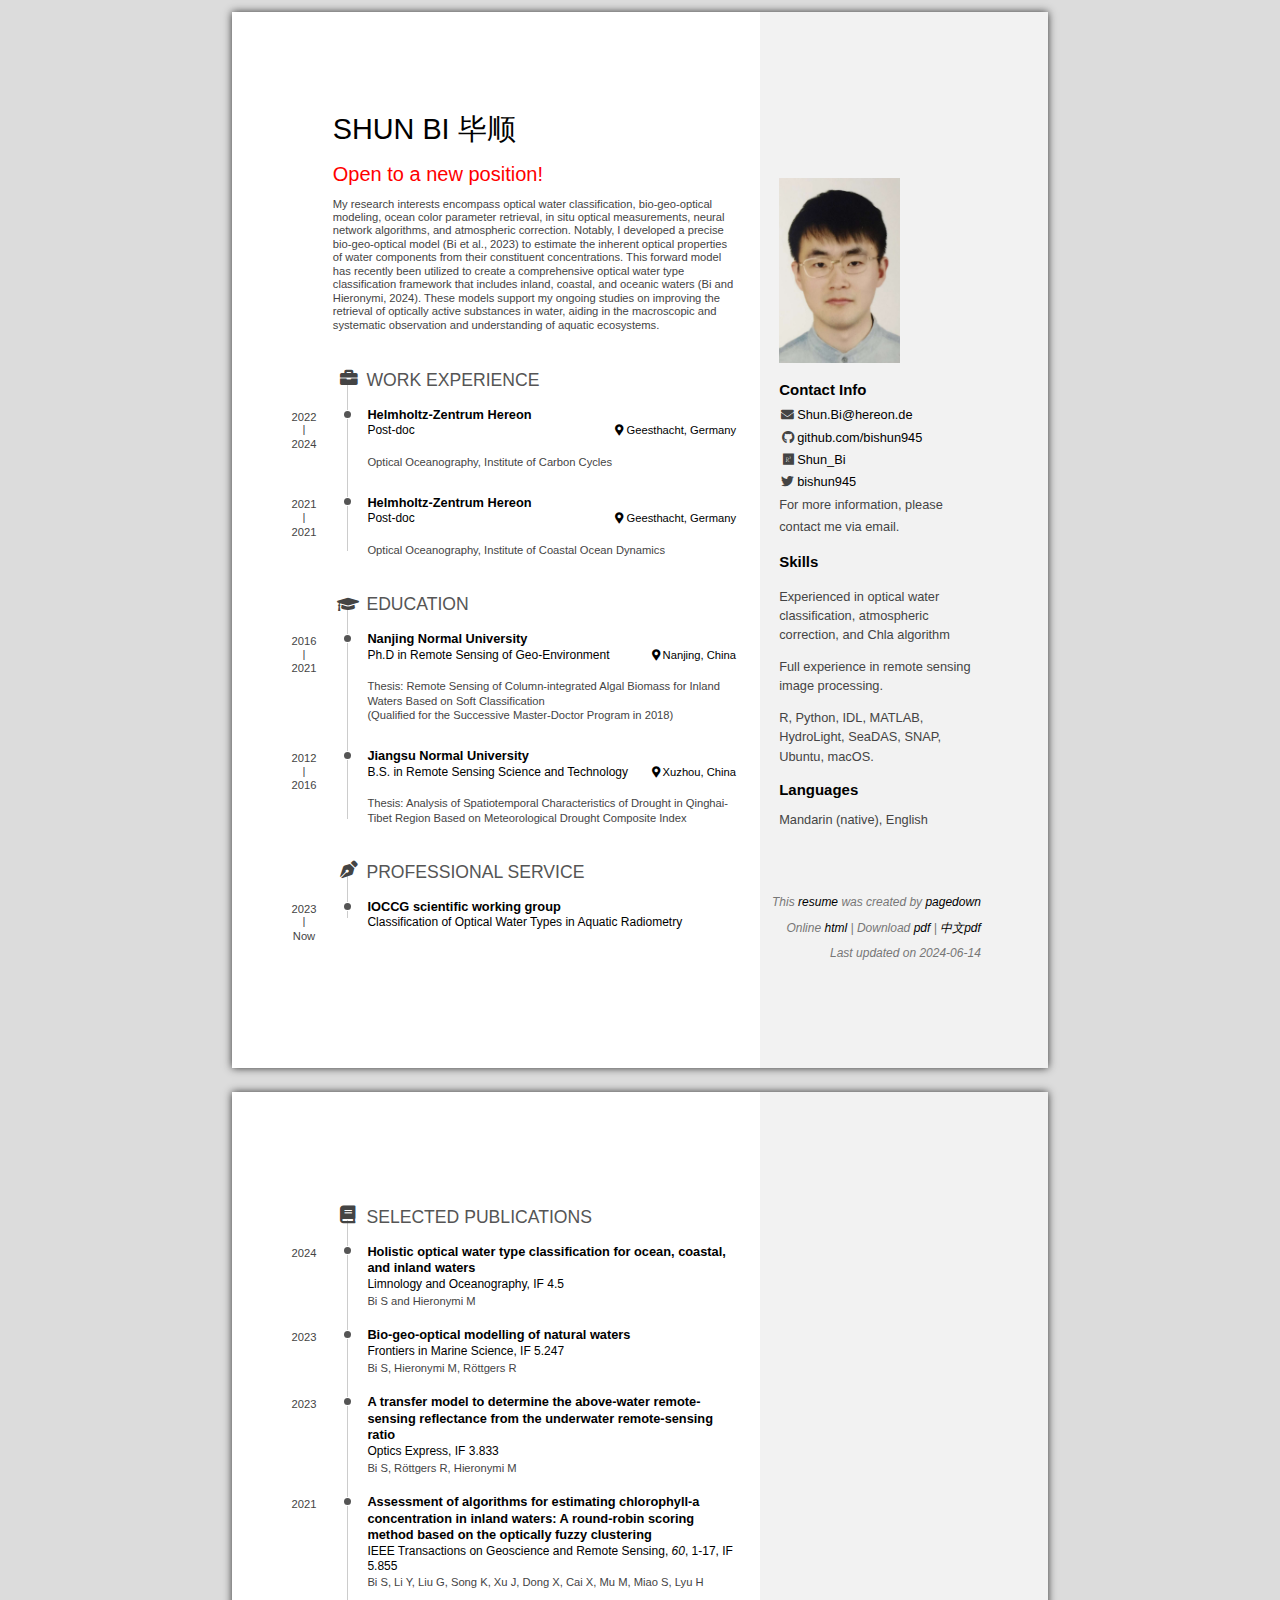
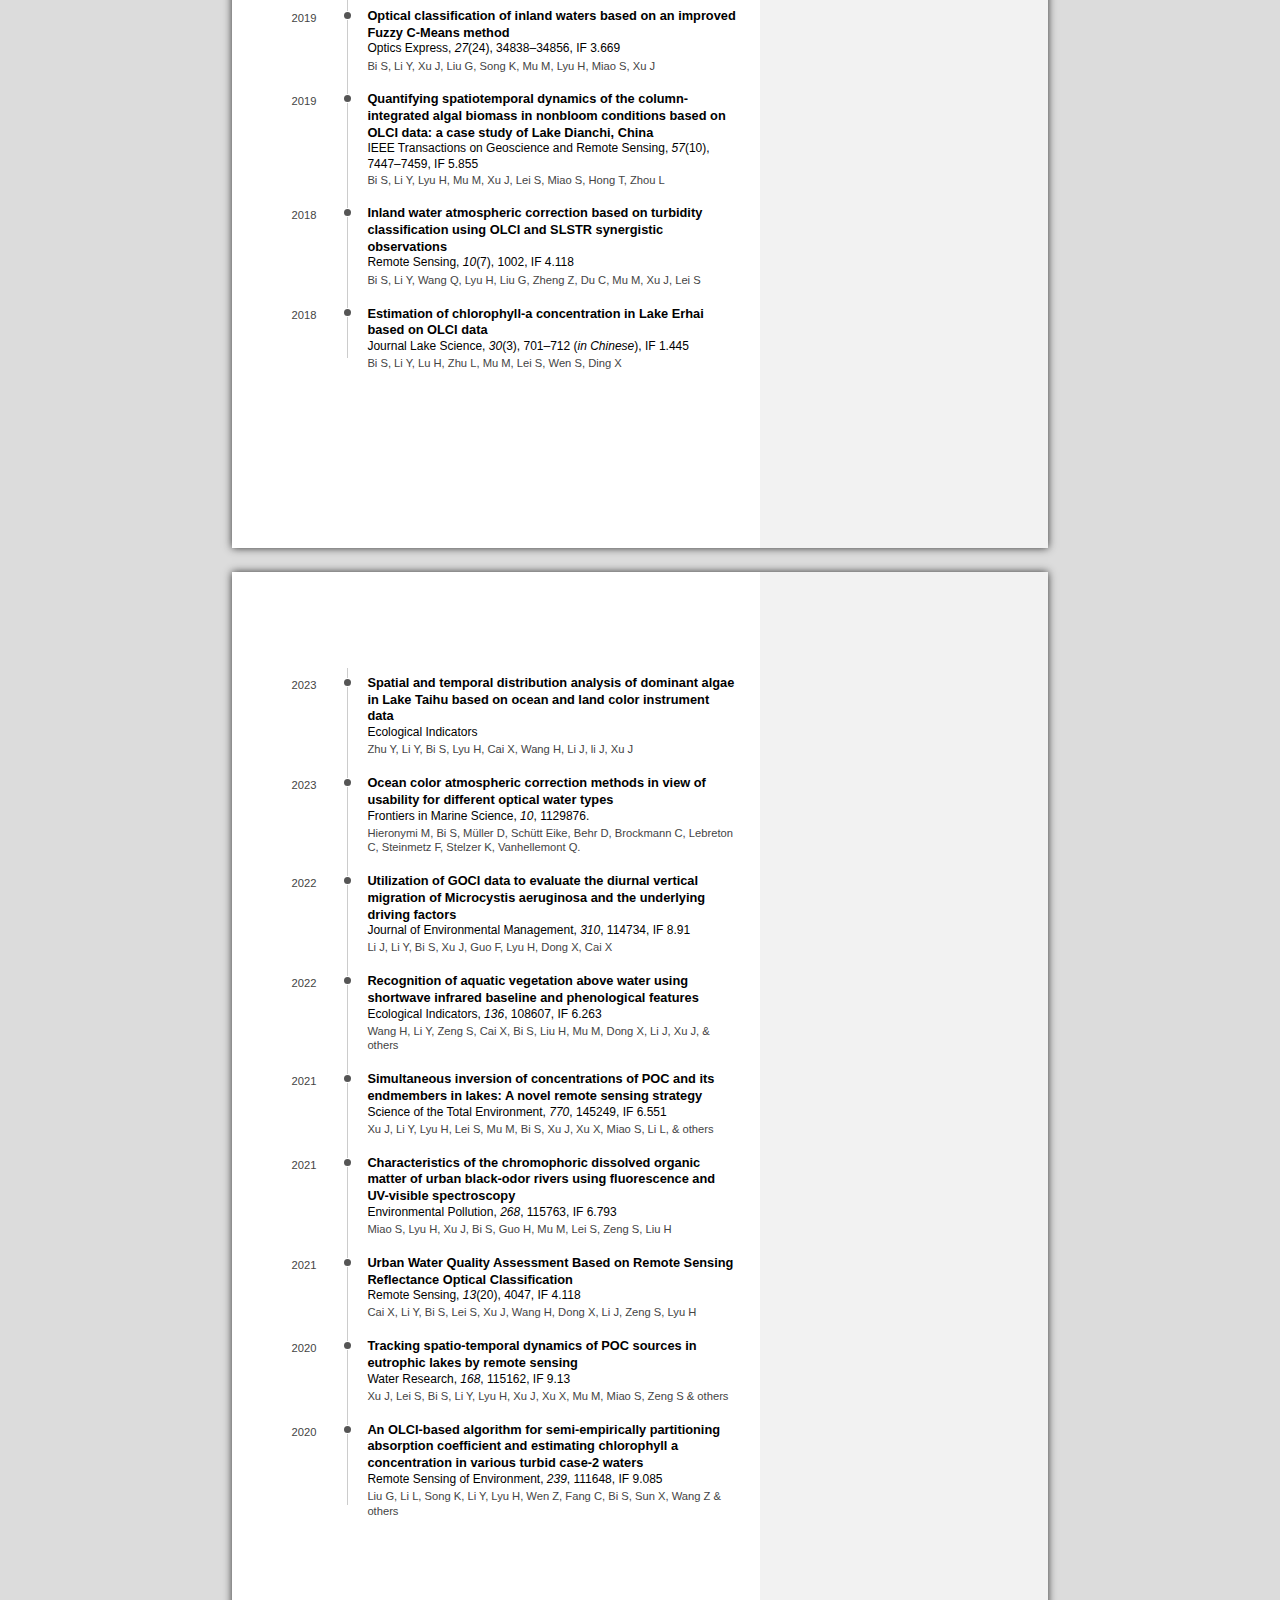
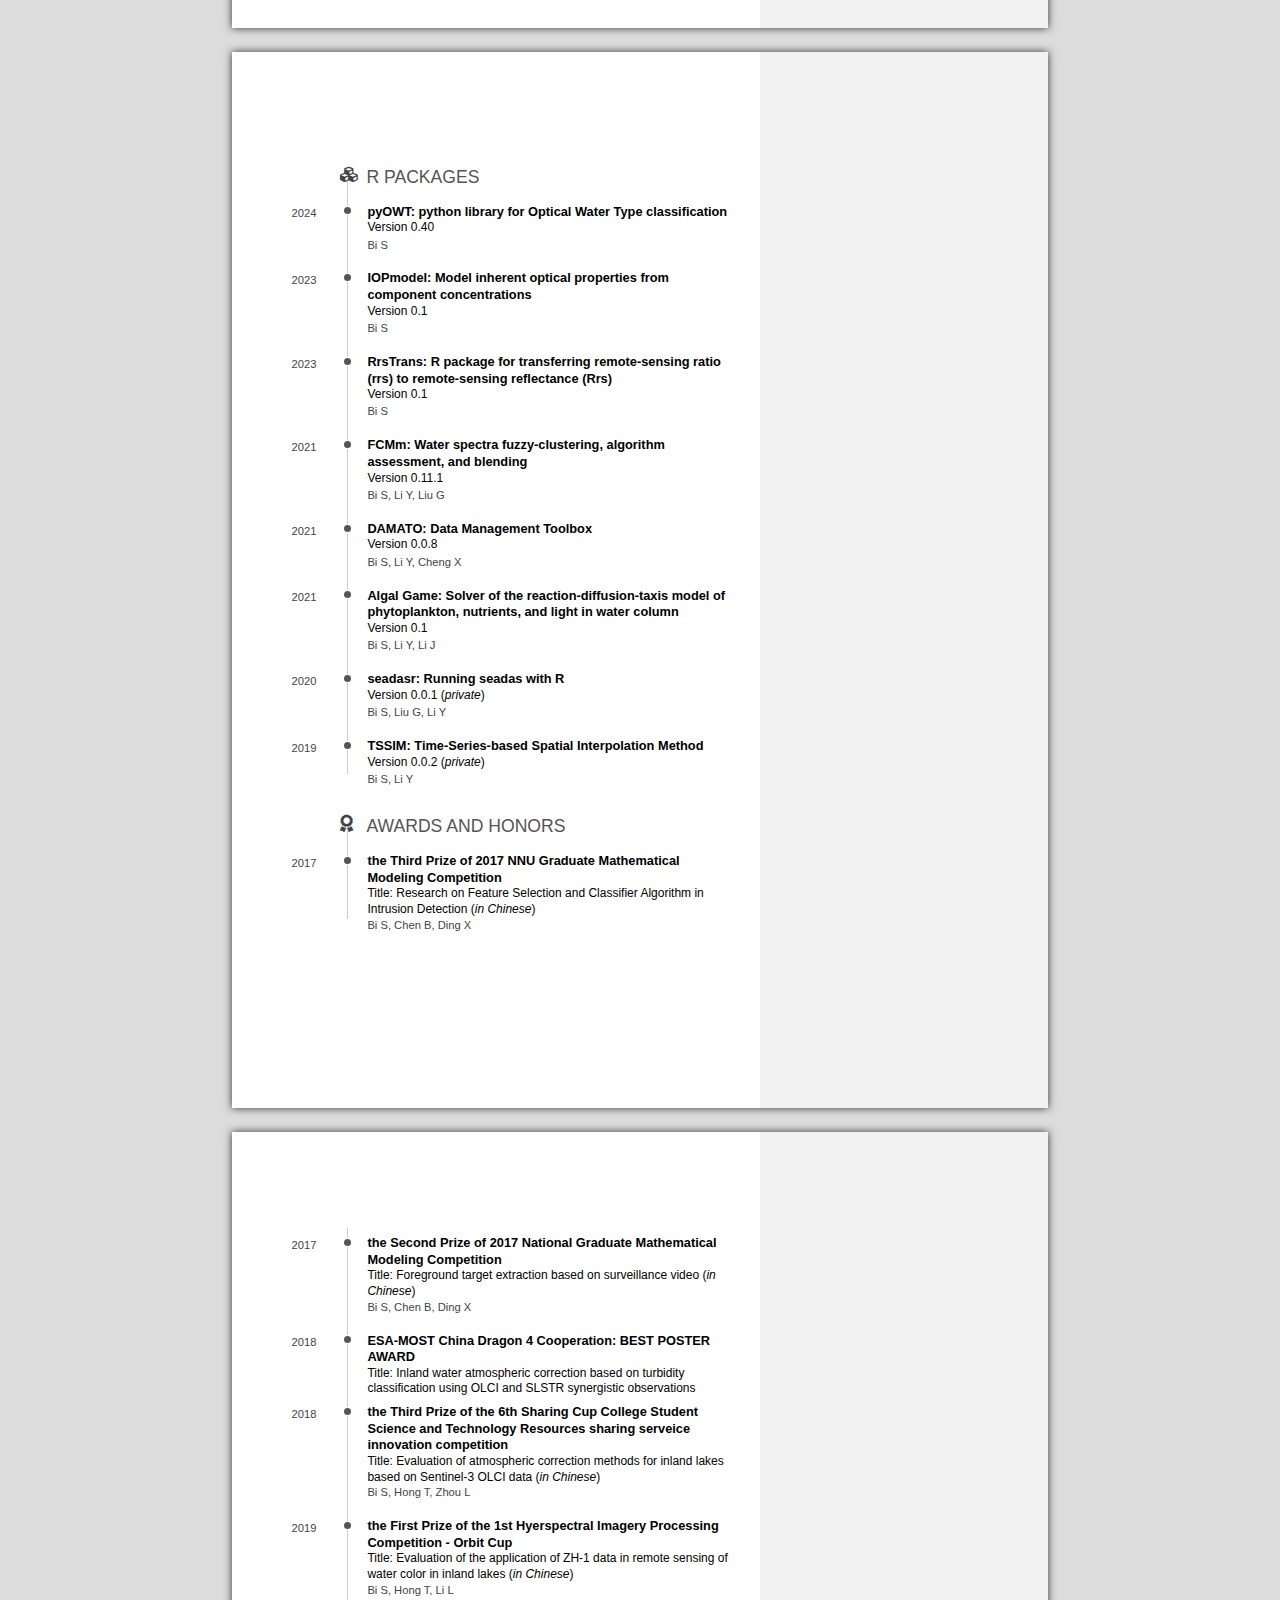
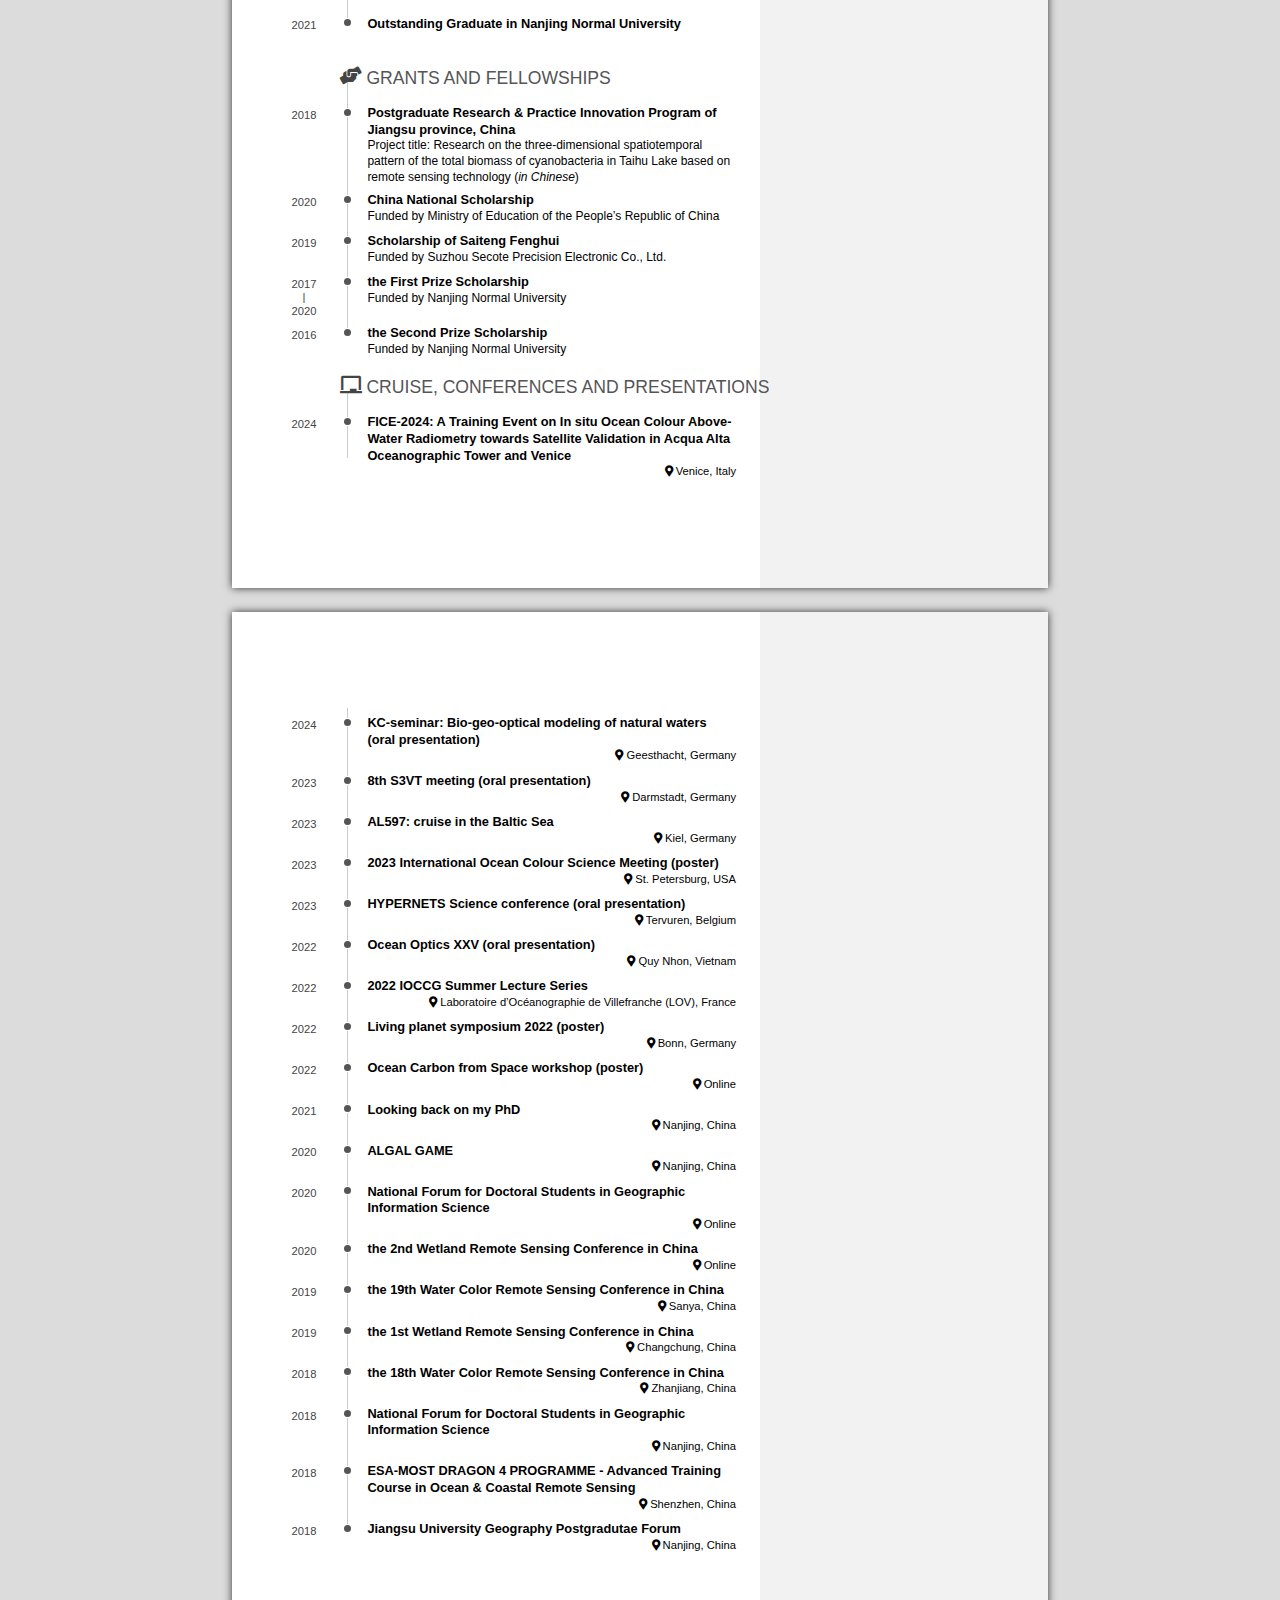
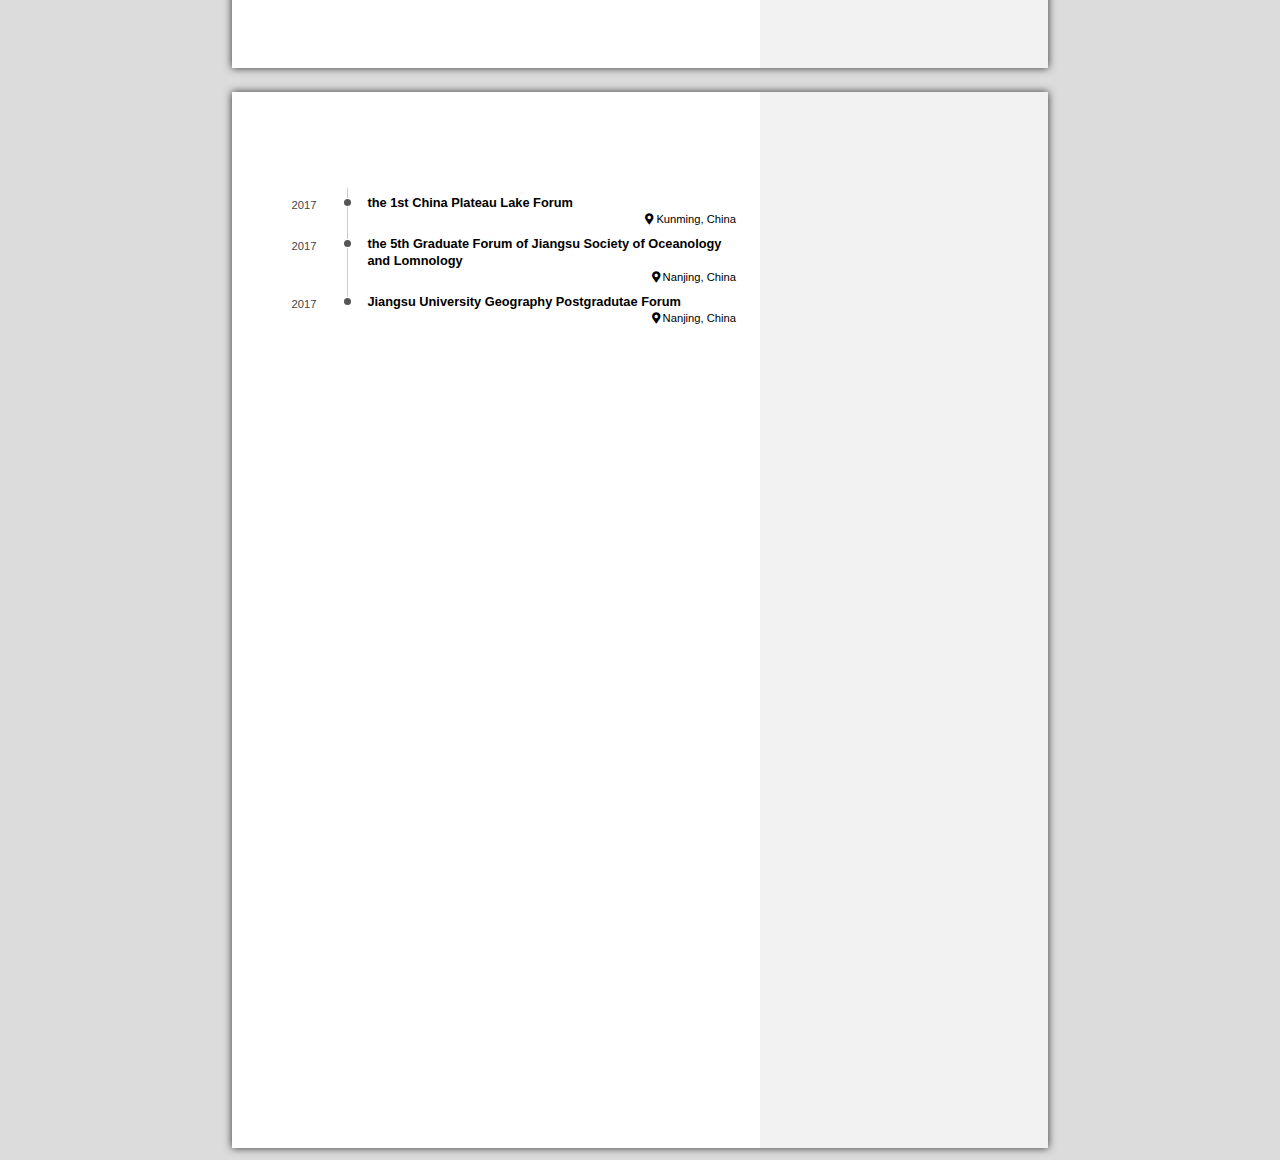
==== commit 494db164: "14.06.2024" ====
--- a/index.html
+++ b/index.html
@@ -78,7 +78,9 @@
 <h1>Main</h1>
 <div id="title" class="section level2">
 <h2>Shun Bi 毕顺</h2>
-<!-- <p><strong style="color: red; font-size: 20px;">Currently seeking new job opportunities!</strong></p> -->
+<p>
+<strong style="color: red; font-size: 20px;">Open to a new position!</strong>
+</p>
 <p>My research interests encompass optical water classification, bio-geo-optical modeling, ocean color parameter retrieval, in situ optical measurements, neural network algorithms, and atmospheric correction. Notably, I developed a precise bio-geo-optical model (Bi et al., 2023) to estimate the inherent optical properties of water components from their constituent concentrations. This forward model has recently been utilized to create a comprehensive optical water type classification framework that includes inland, coastal, and oceanic waters (Bi and Hieronymi, 2024). These models support my ongoing studies on improving the retrieval of optically active substances in water, aiding in the macroscopic and systematic observation and understanding of aquatic ecosystems.</p>
 </div>
 <div id="work-experience" class="section level2" data-icon="briefcase" data-concise="true">
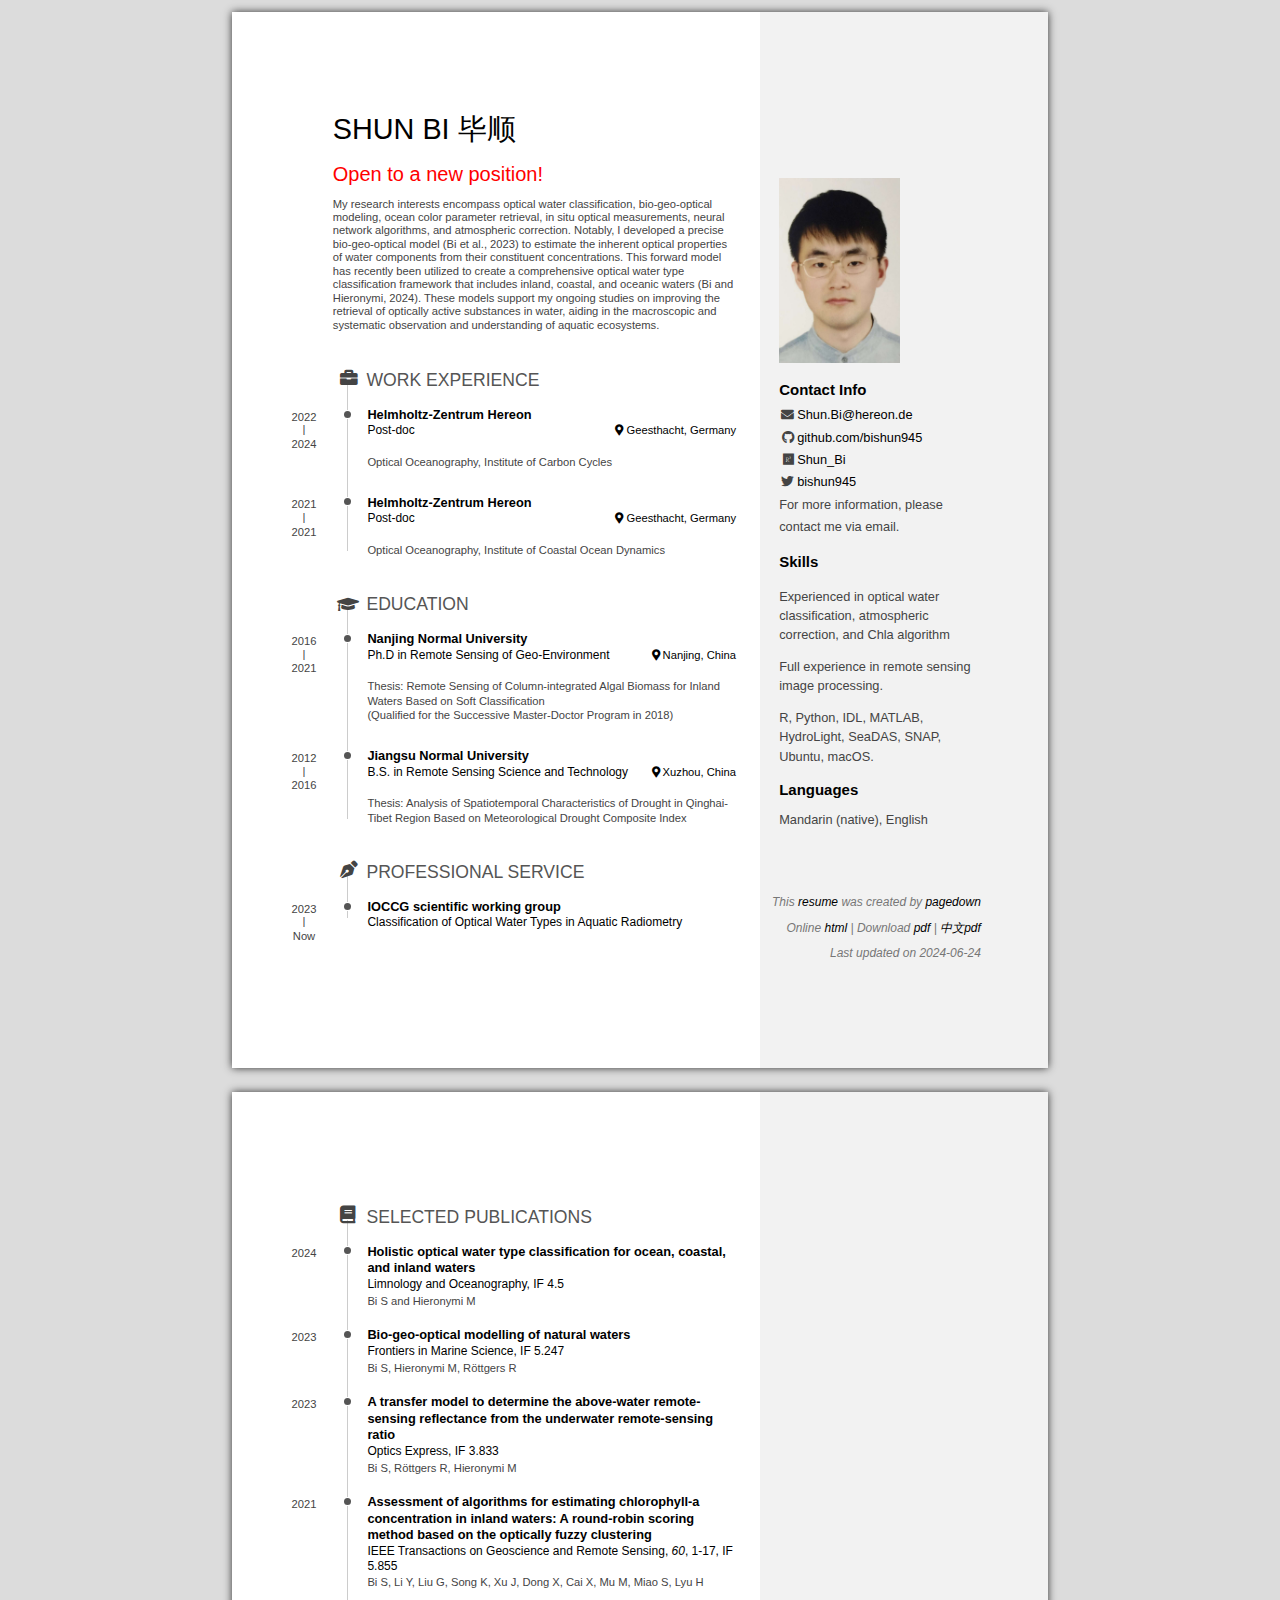
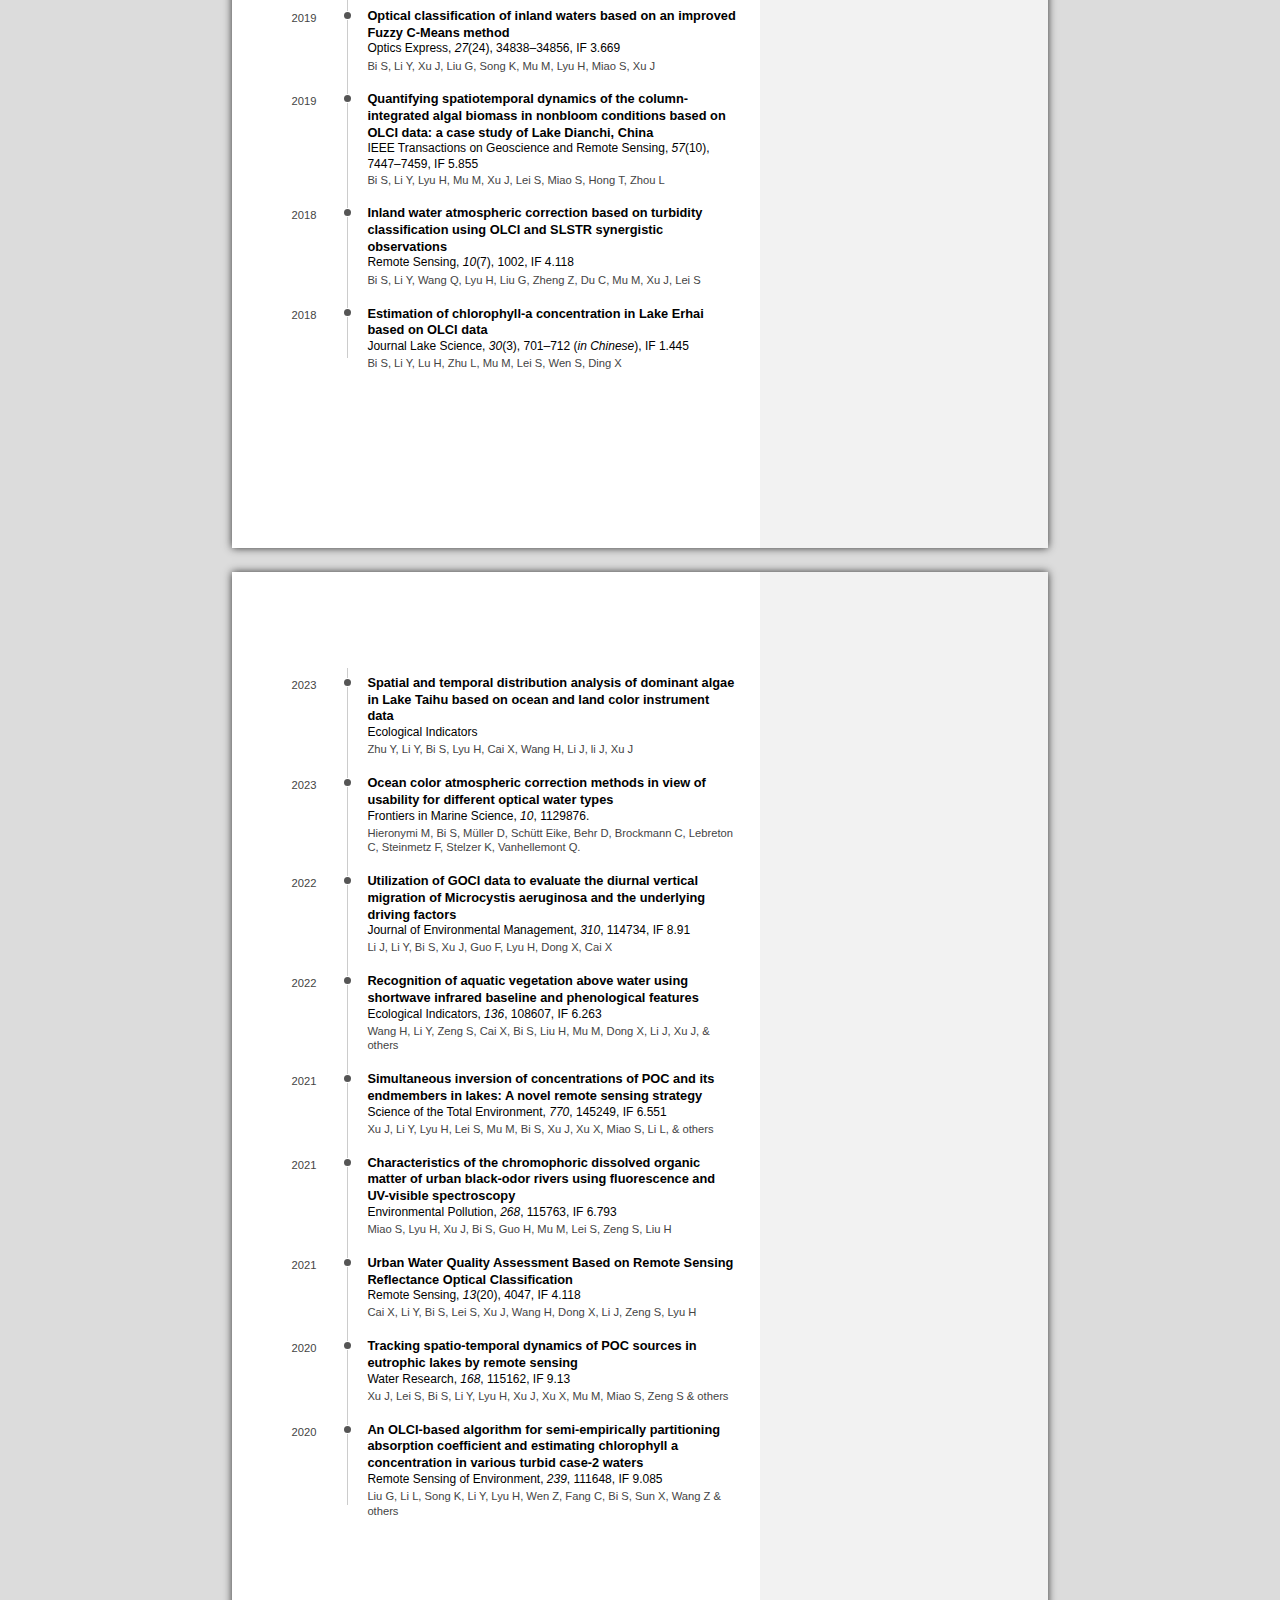
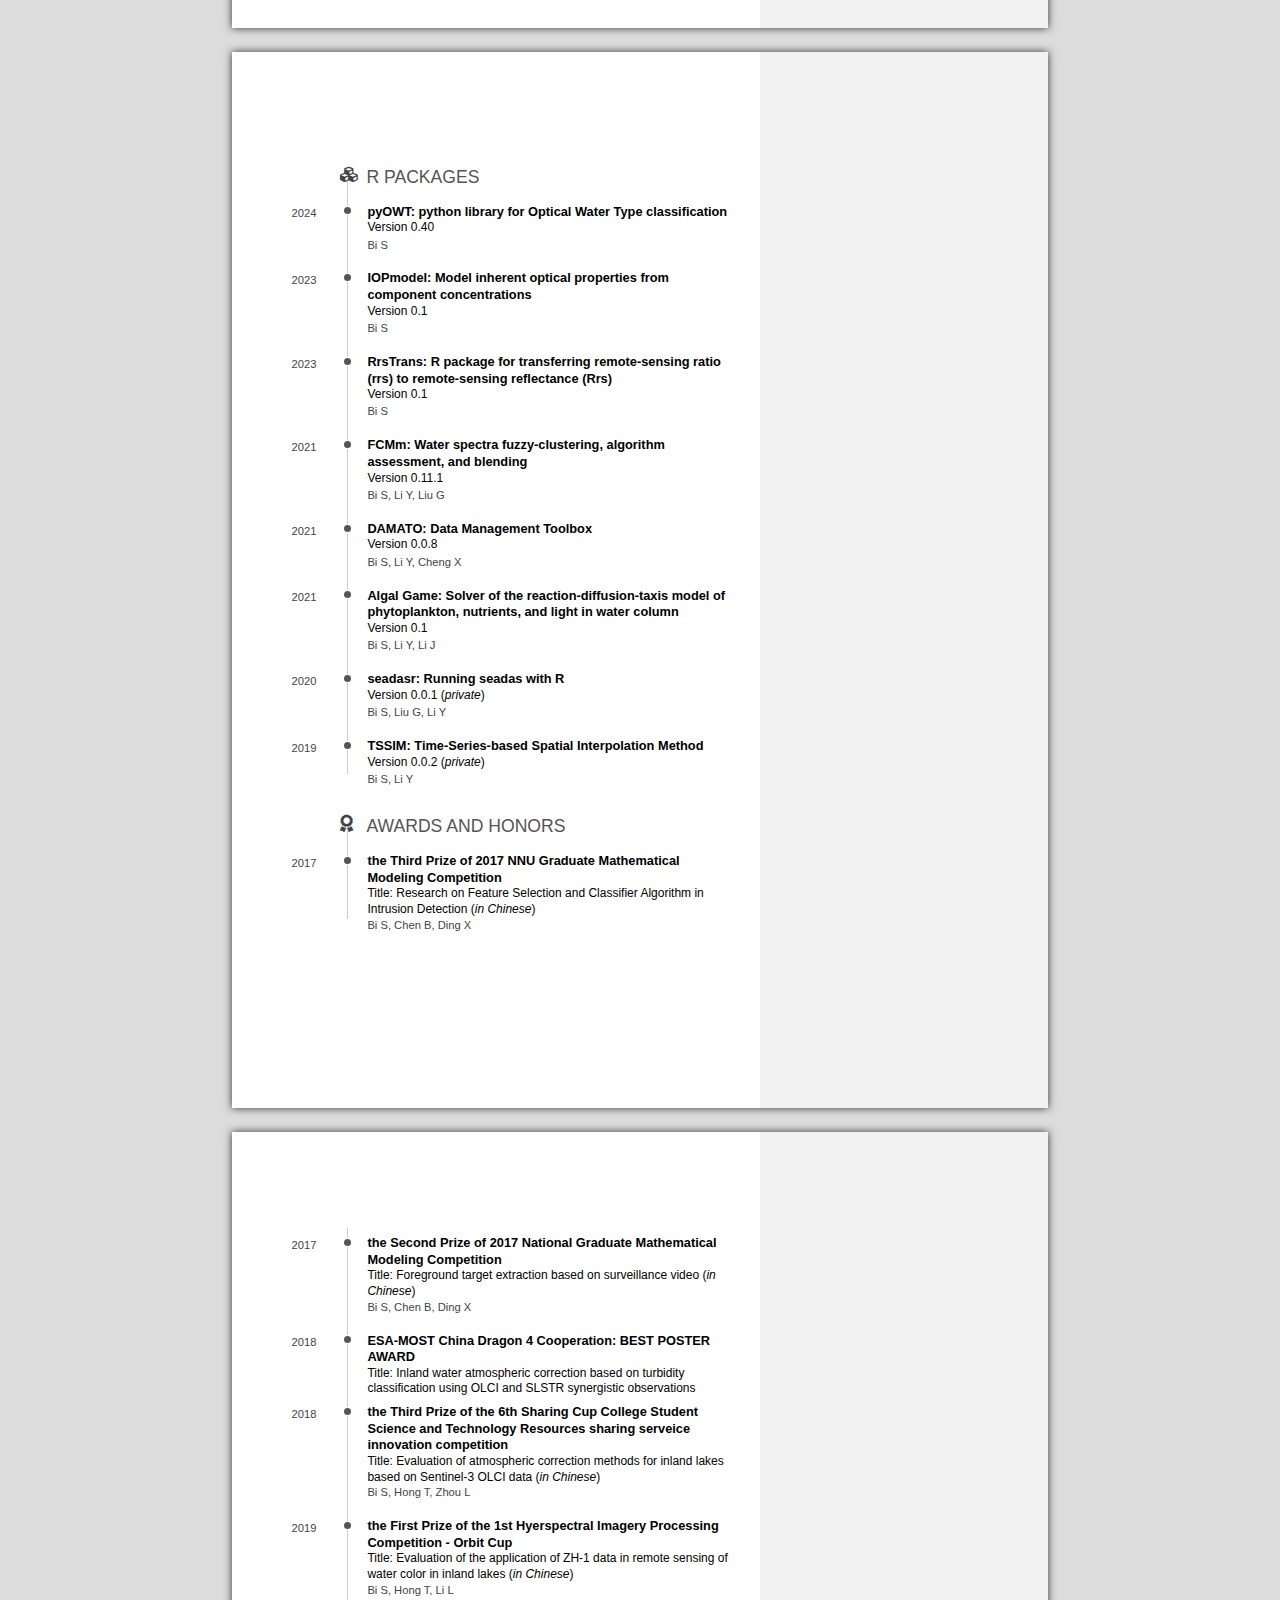
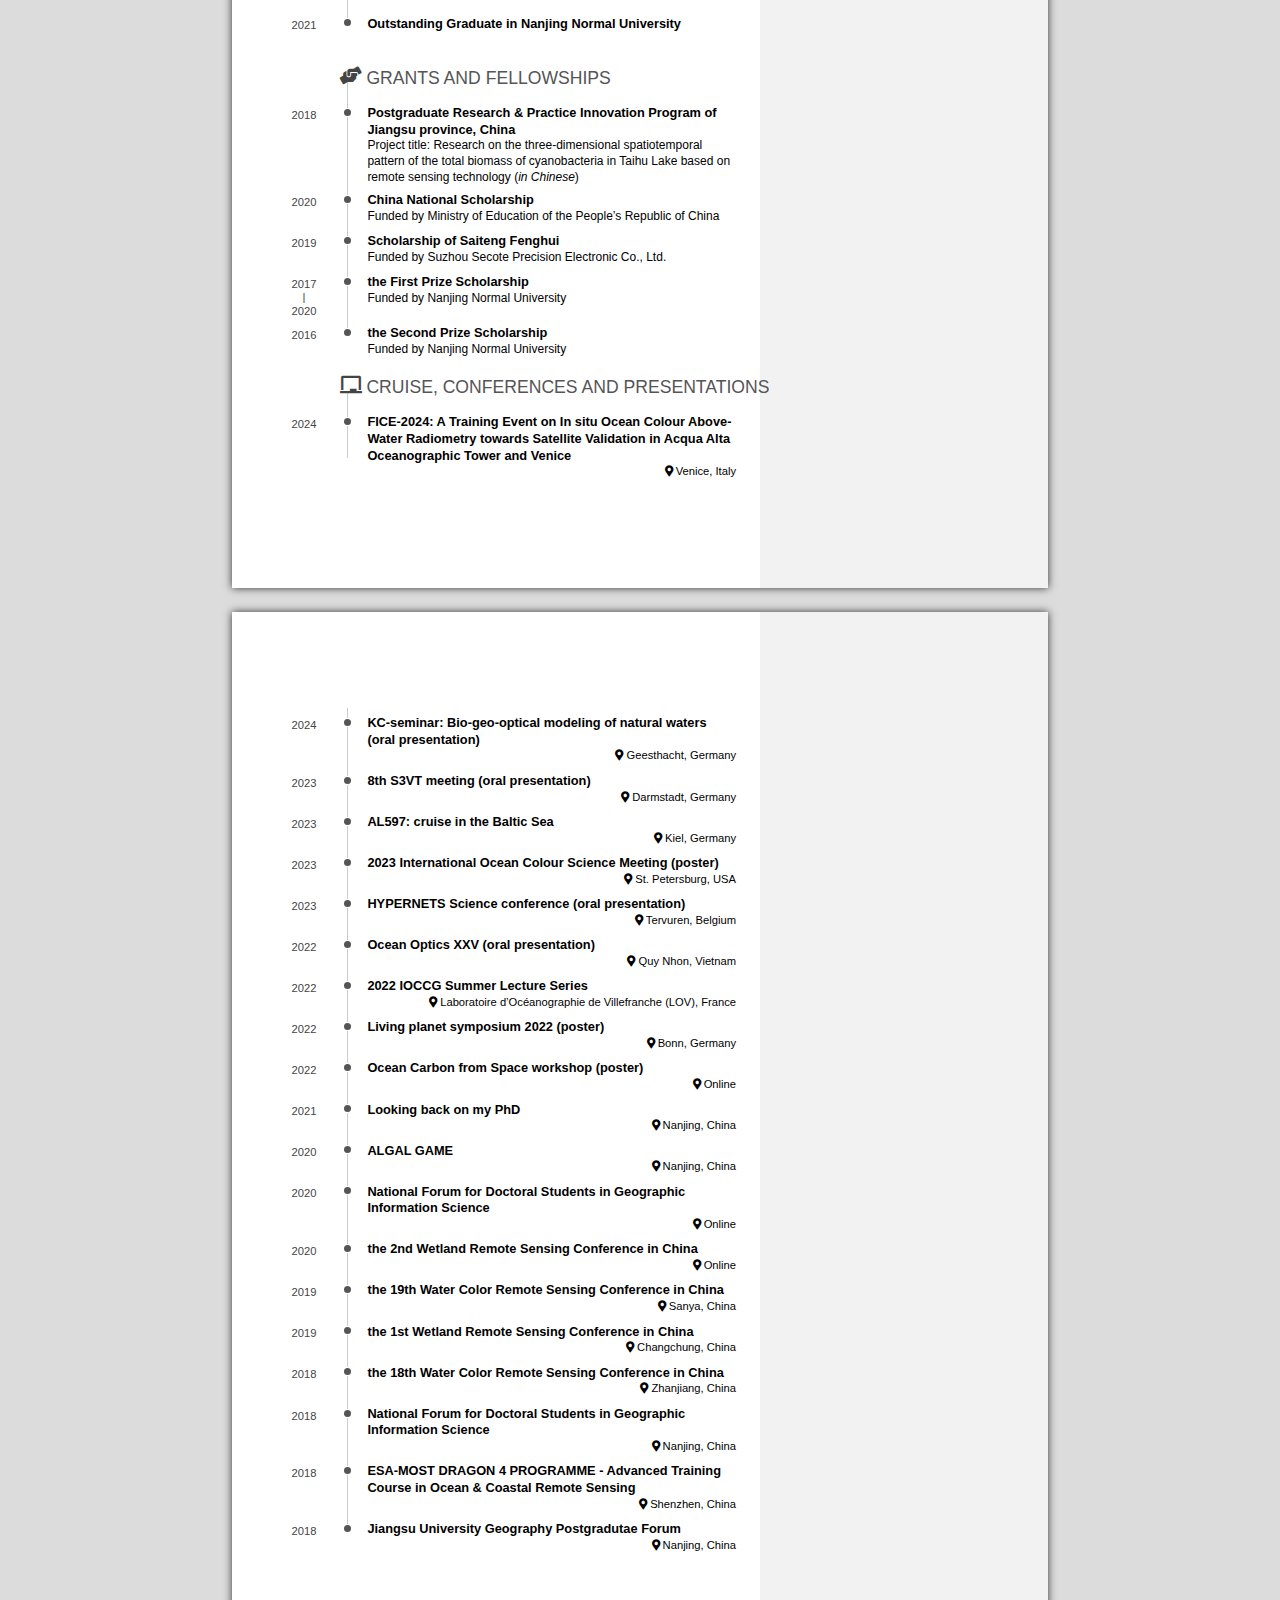
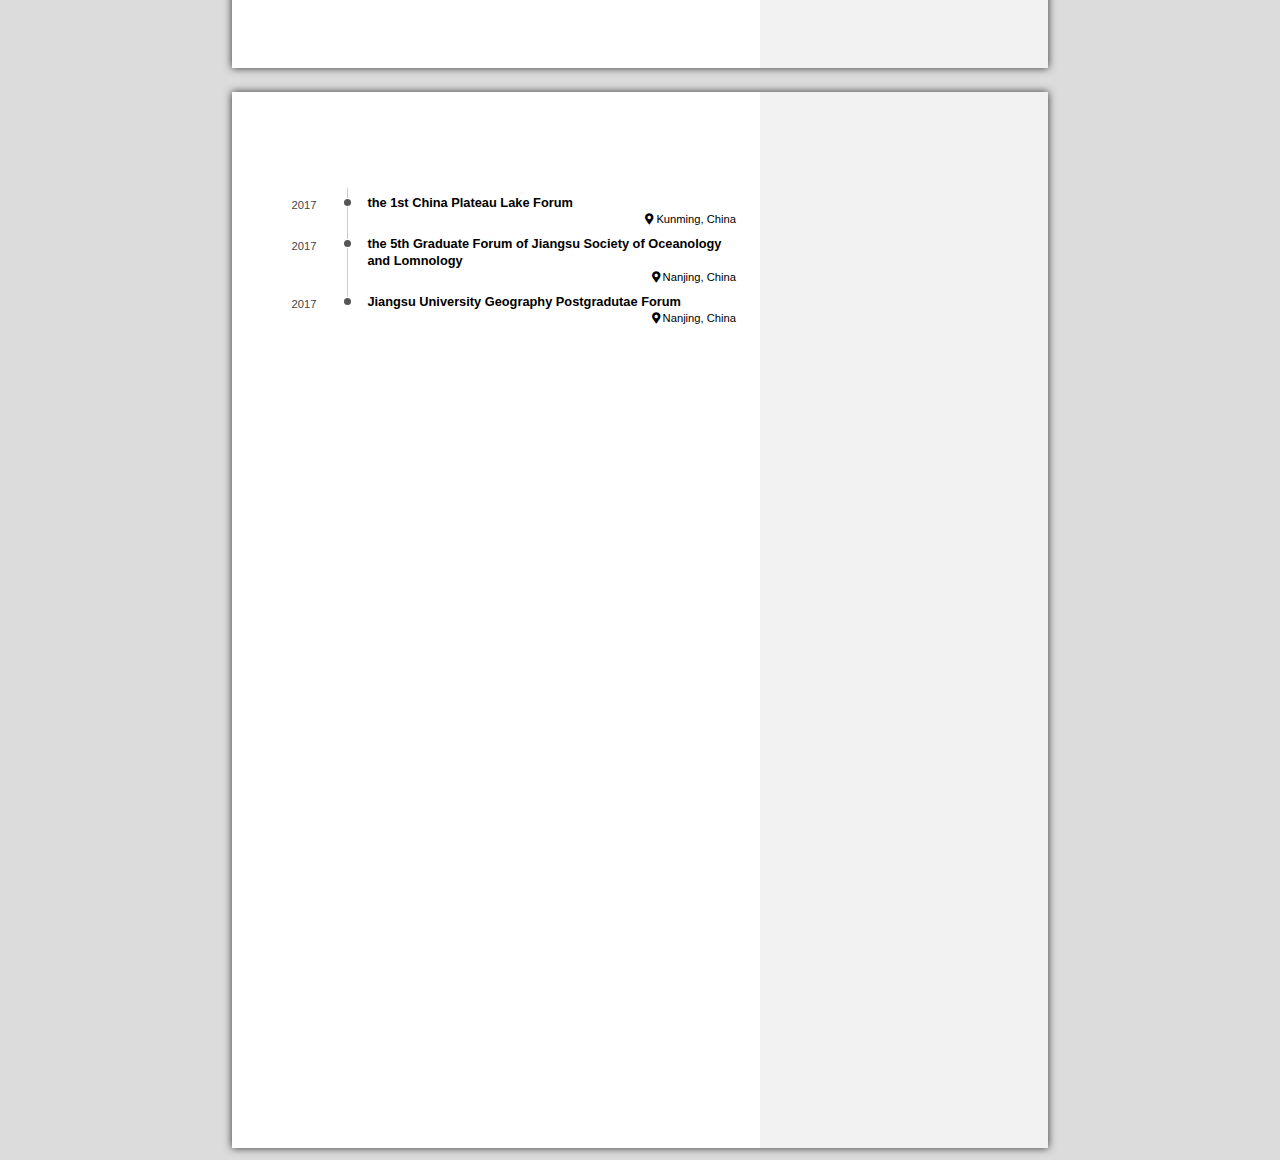
==== commit 619b927b: "24.06.2024" ====
--- a/index.html
+++ b/index.html
@@ -7,7 +7,7 @@
     <meta name="viewport" content="width=device-width, initial-scale=1">
 
     <meta name="author" content="Shun Bi" />
-    <meta name="date" content="2024-06-14" />
+    <meta name="date" content="2024-06-24" />
     <title>Shun Bi’s resume</title>
 
     
@@ -71,7 +71,7 @@
 <h2>Disclaimer</h2>
 <p>This <a href="https://github.com/bishun945/CV"><strong>resume</strong></a> was created by <a href="https://github.com/rstudio/pagedown"><strong>pagedown</strong></a></p>
 <p>Online <a href="https://bishun945.github.io/CV/">html</a> | Download <a href="https://raw.githubusercontent.com/bishun945/CV/main/index.pdf">pdf</a> | <a href="https://raw.githubusercontent.com/bishun945/CV/main/%E6%AF%95%E9%A1%BA%20%E7%AE%80%E5%8E%86%20%E4%B8%AD%E6%96%87.pdf">中文pdf</a></p>
-<p>Last updated on 2024-06-14</p>
+<p>Last updated on 2024-06-24</p>
 </div>
 </div>
 <div id="main" class="section level1">
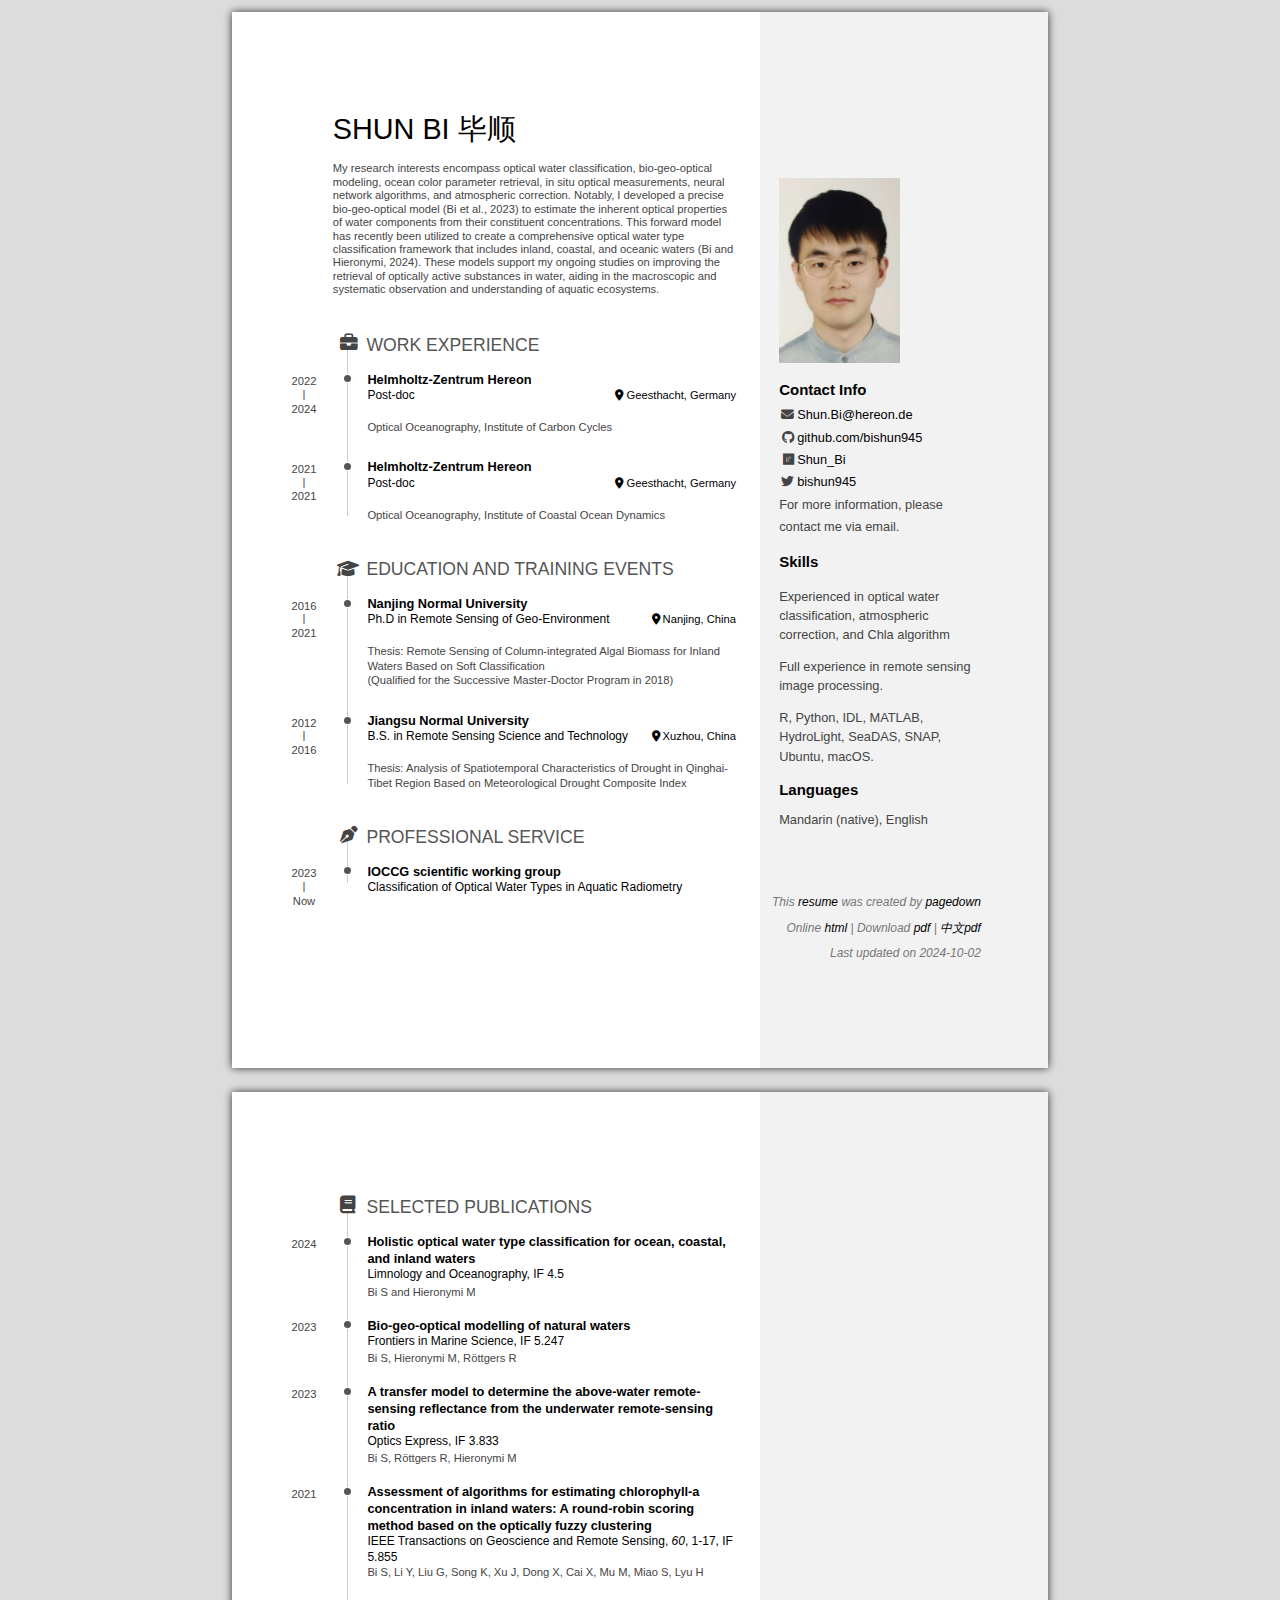
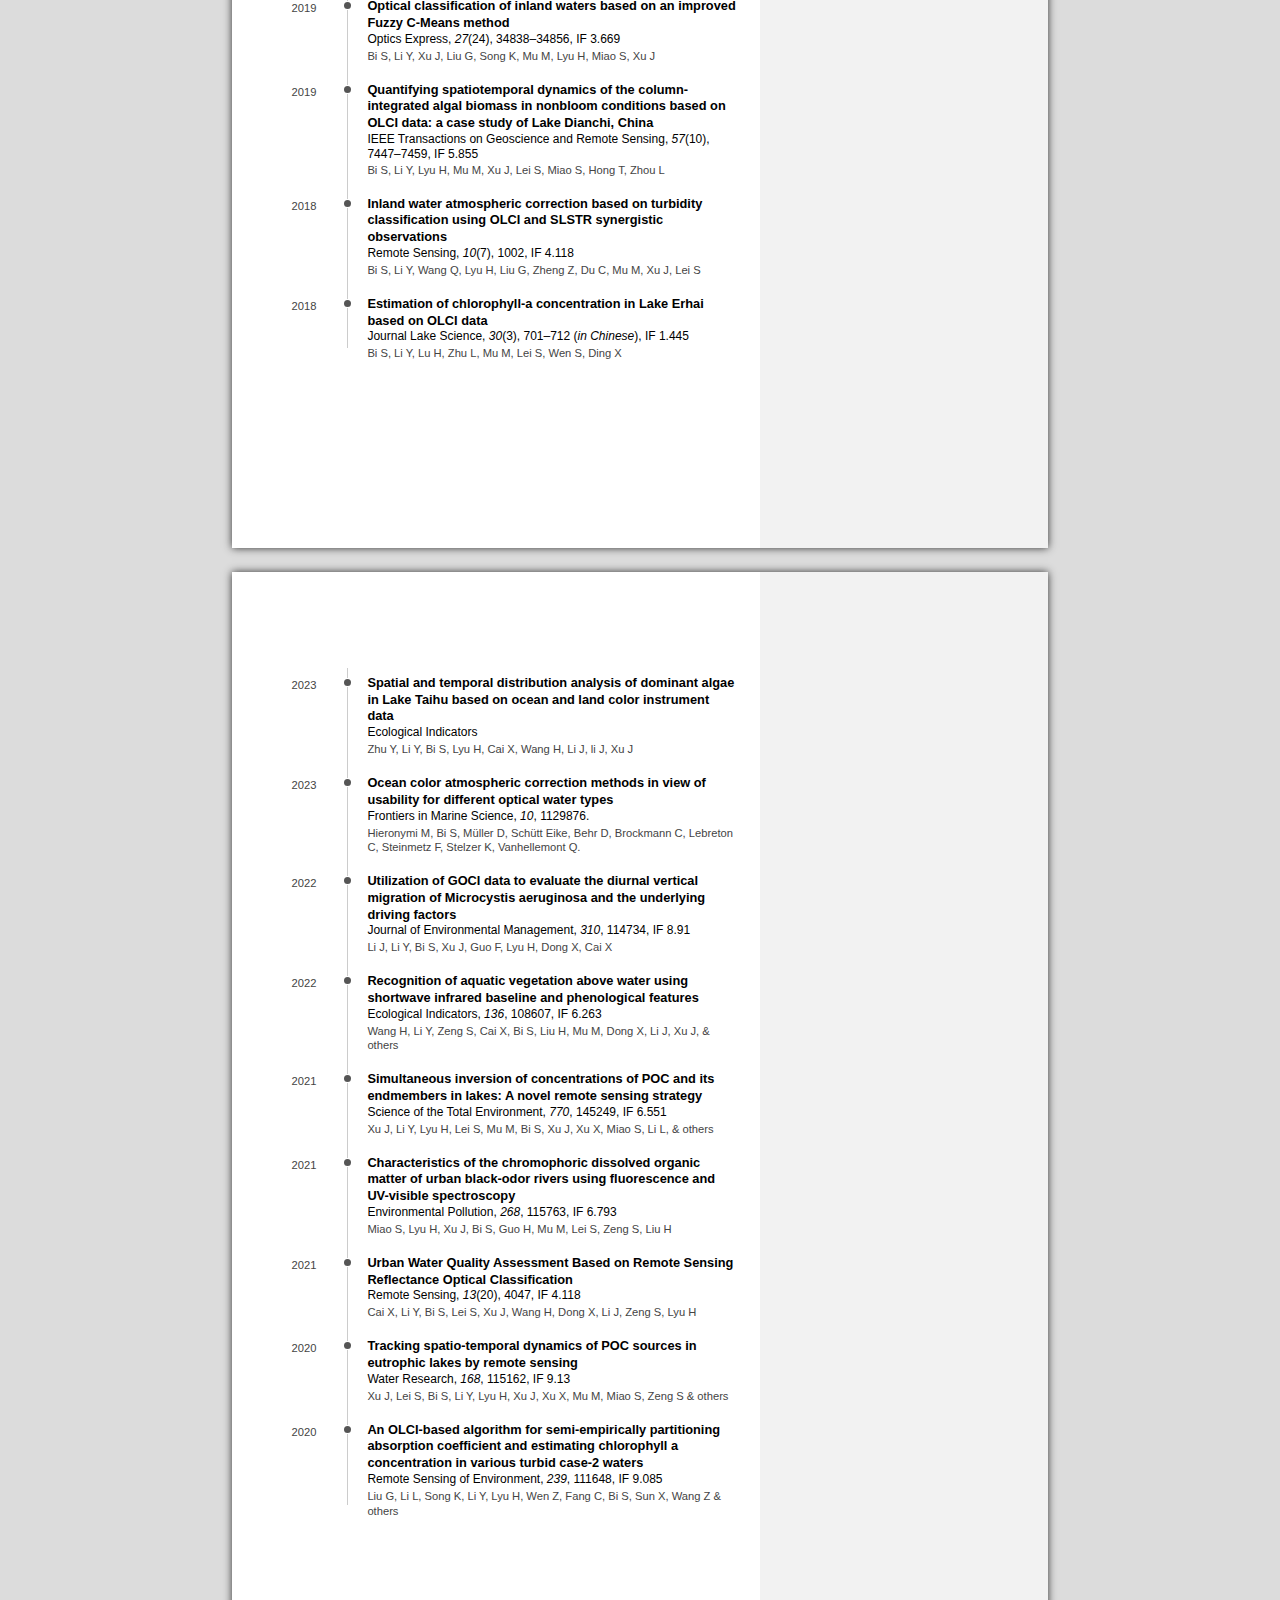
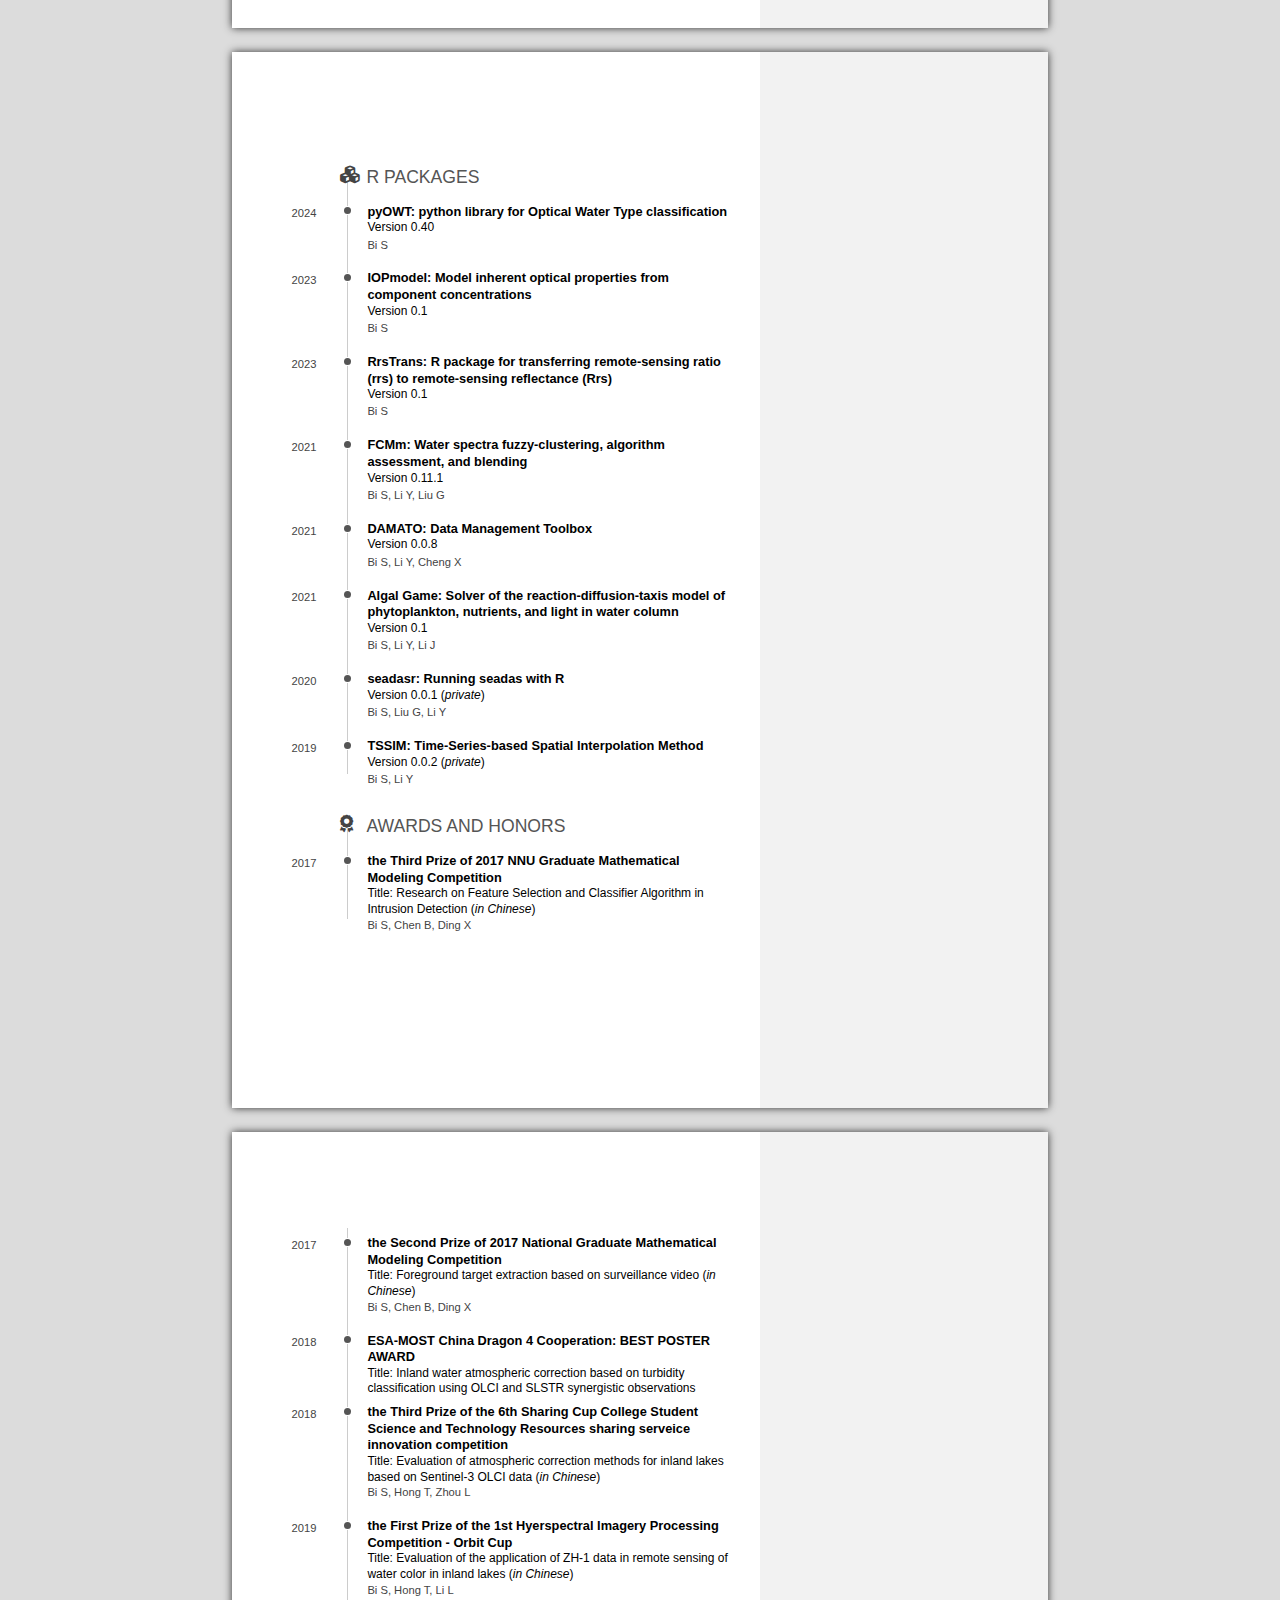
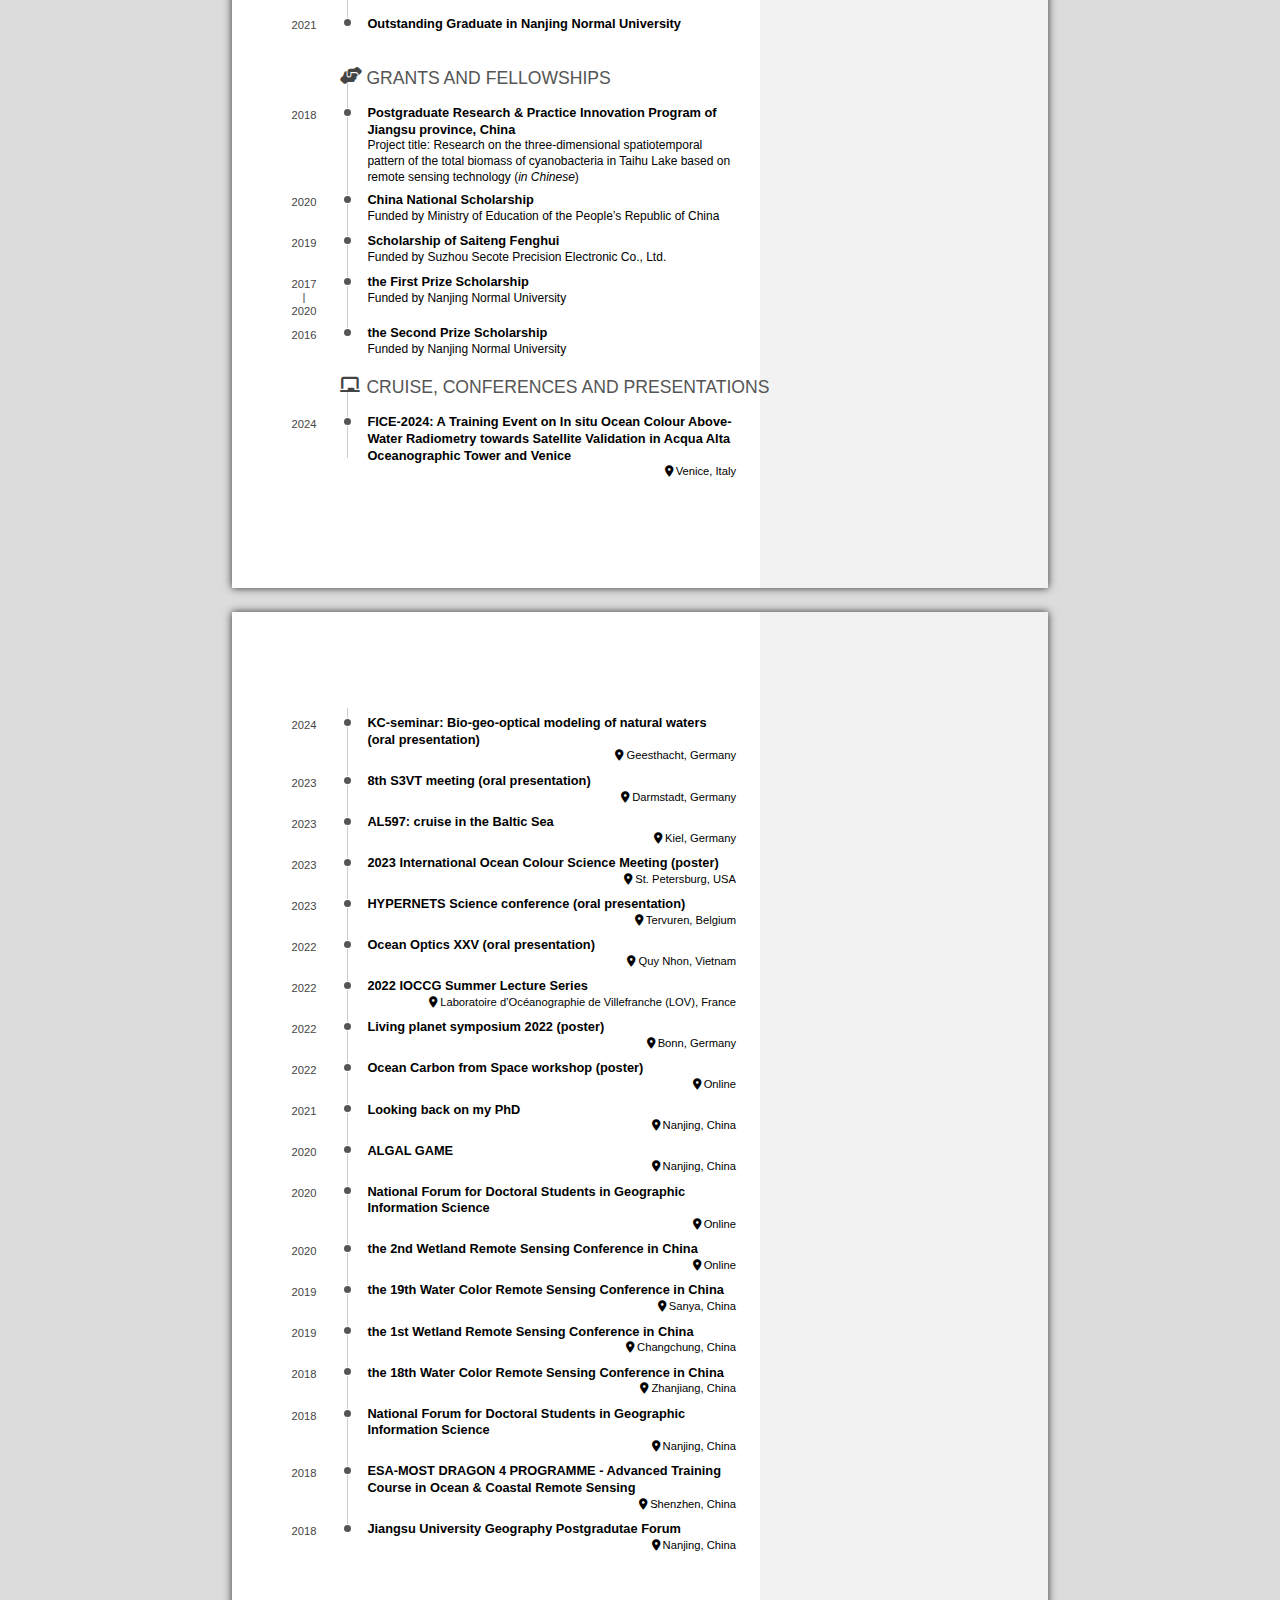
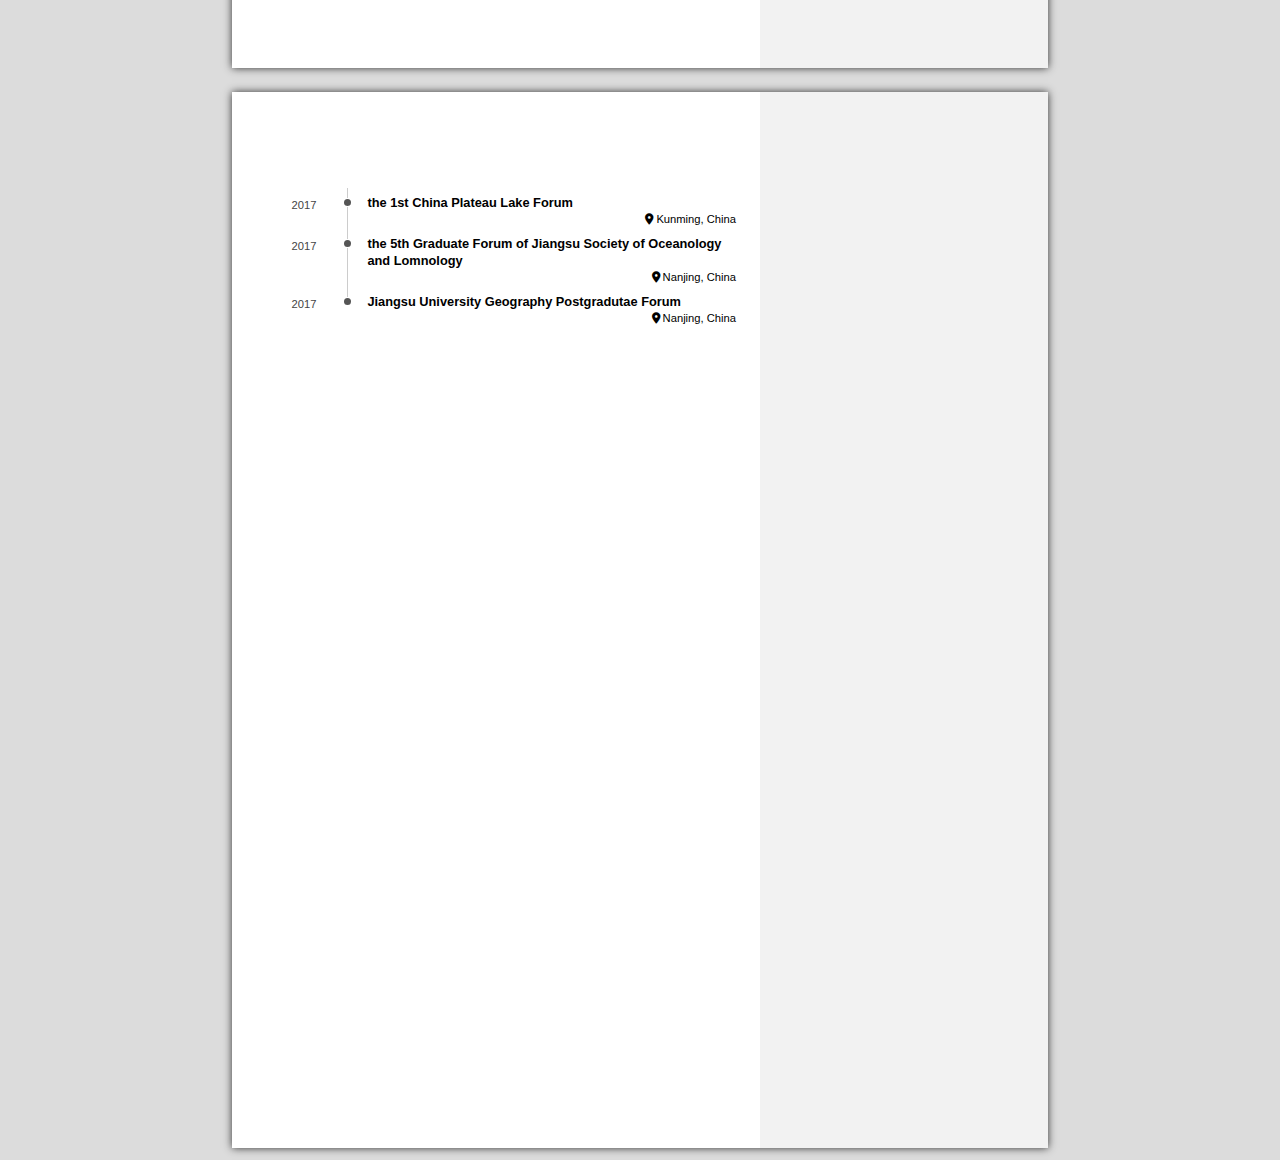
==== commit f95060c9: "02.10.2024" ====
--- a/index.html
+++ b/index.html
@@ -7,13 +7,12 @@
     <meta name="viewport" content="width=device-width, initial-scale=1">
 
     <meta name="author" content="Shun Bi" />
-    <meta name="date" content="2024-06-24" />
+    <meta name="date" content="2024-10-02" />
     <title>Shun Bi’s resume</title>
 
     
-        <script src="index_files/header-attrs-2.20/header-attrs.js"></script>
-        <link href="index_files/font-awesome-5.1.0/css/all.css" rel="stylesheet" />
-        <link href="index_files/font-awesome-5.1.0/css/v4-shims.css" rel="stylesheet" />
+        <link href="index_files/font-awesome-6.4.2/css/all.min.css" rel="stylesheet" />
+        <link href="index_files/font-awesome-6.4.2/css/v4-shims.min.css" rel="stylesheet" />
         <link href="index_files/paged-0.20/css/resume.css" rel="stylesheet" />
         <script src="index_files/paged-0.20/js/config.js"></script>
         <script src="index_files/paged-0.20/js/paged.js"></script>
@@ -71,16 +70,14 @@
 <h2>Disclaimer</h2>
 <p>This <a href="https://github.com/bishun945/CV"><strong>resume</strong></a> was created by <a href="https://github.com/rstudio/pagedown"><strong>pagedown</strong></a></p>
 <p>Online <a href="https://bishun945.github.io/CV/">html</a> | Download <a href="https://raw.githubusercontent.com/bishun945/CV/main/index.pdf">pdf</a> | <a href="https://raw.githubusercontent.com/bishun945/CV/main/%E6%AF%95%E9%A1%BA%20%E7%AE%80%E5%8E%86%20%E4%B8%AD%E6%96%87.pdf">中文pdf</a></p>
-<p>Last updated on 2024-06-24</p>
+<p>Last updated on 2024-10-02</p>
 </div>
 </div>
 <div id="main" class="section level1">
 <h1>Main</h1>
 <div id="title" class="section level2">
 <h2>Shun Bi 毕顺</h2>
-<p>
-<strong style="color: red; font-size: 20px;">Open to a new position!</strong>
-</p>
+<!-- <p><strong style="color: red; font-size: 20px;">Open to a new position!</strong></p> -->
 <p>My research interests encompass optical water classification, bio-geo-optical modeling, ocean color parameter retrieval, in situ optical measurements, neural network algorithms, and atmospheric correction. Notably, I developed a precise bio-geo-optical model (Bi et al., 2023) to estimate the inherent optical properties of water components from their constituent concentrations. This forward model has recently been utilized to create a comprehensive optical water type classification framework that includes inland, coastal, and oceanic waters (Bi and Hieronymi, 2024). These models support my ongoing studies on improving the retrieval of optically active substances in water, aiding in the macroscopic and systematic observation and understanding of aquatic ecosystems.</p>
 </div>
 <div id="work-experience" class="section level2" data-icon="briefcase" data-concise="true">
@@ -100,8 +97,8 @@
 <p>Optical Oceanography, Institute of Coastal Ocean Dynamics</p>
 </div>
 </div>
-<div id="education" class="section level2" data-icon="graduation-cap" data-concise="true">
-<h2>Education</h2>
+<div id="education-and-training-events" class="section level2" data-icon="graduation-cap" data-concise="true">
+<h2>Education and training events</h2>
 <div id="nanjing-normal-university" class="section level3">
 <h3>Nanjing Normal University</h3>
 <p>Ph.D in Remote Sensing of Geo-Environment</p>
@@ -129,7 +126,7 @@
 <div id="selected-publications" class="section level2" data-icon="book">
 <h2>Selected Publications</h2>
 <div id="holistic-optical-water-type-classification-for-ocean-coastal-and-inland-waters" class="section level3">
-<h3><a href="https://www.researchgate.net/profile/Shun-Bi">Holistic optical water type classification for ocean, coastal, and inland waters</a></h3>
+<h3><a href="http://doi.org/10.1002/lno.12606">Holistic optical water type classification for ocean, coastal, and inland waters</a></h3>
 <p>Limnology and Oceanography, <strong>IF 4.5</strong></p>
 <p>N/A</p>
 <p>2024</p>
--- a/index_files/font-awesome-6.4.2/css/all.min.css
+++ b/index_files/font-awesome-6.4.2/css/all.min.css
@@ -0,0 +1,9 @@
+/*!
+ * Font Awesome Free 6.4.2 by @fontawesome - https://fontawesome.com
+ * License - https://fontawesome.com/license/free (Icons: CC BY 4.0, Fonts: SIL OFL 1.1, Code: MIT License)
+ * Copyright 2023 Fonticons, Inc.
+ */
+.fa{font-family:var(--fa-style-family,"Font Awesome 6 Free");font-weight:var(--fa-style,900)}.fa,.fa-brands,.fa-classic,.fa-regular,.fa-sharp,.fa-solid,.fab,.far,.fas{-moz-osx-font-smoothing:grayscale;-webkit-font-smoothing:antialiased;display:var(--fa-display,inline-block);font-style:normal;font-variant:normal;line-height:1;text-rendering:auto}.fa-classic,.fa-regular,.fa-solid,.far,.fas{font-family:"Font Awesome 6 Free"}.fa-brands,.fab{font-family:"Font Awesome 6 Brands"}.fa-1x{font-size:1em}.fa-2x{font-size:2em}.fa-3x{font-size:3em}.fa-4x{font-size:4em}.fa-5x{font-size:5em}.fa-6x{font-size:6em}.fa-7x{font-size:7em}.fa-8x{font-size:8em}.fa-9x{font-size:9em}.fa-10x{font-size:10em}.fa-2xs{font-size:.625em;line-height:.1em;vertical-align:.225em}.fa-xs{font-size:.75em;line-height:.08333em;vertical-align:.125em}.fa-sm{font-size:.875em;line-height:.07143em;vertical-align:.05357em}.fa-lg{font-size:1.25em;line-height:.05em;vertical-align:-.075em}.fa-xl{font-size:1.5em;line-height:.04167em;vertical-align:-.125em}.fa-2xl{font-size:2em;line-height:.03125em;vertical-align:-.1875em}.fa-fw{text-align:center;width:1.25em}.fa-ul{list-style-type:none;margin-left:var(--fa-li-margin,2.5em);padding-left:0}.fa-ul>li{position:relative}.fa-li{left:calc(var(--fa-li-width, 2em)*-1);position:absolute;text-align:center;width:var(--fa-li-width,2em);line-height:inherit}.fa-border{border-radius:var(--fa-border-radius,.1em);border:var(--fa-border-width,.08em) var(--fa-border-style,solid) var(--fa-border-color,#eee);padding:var(--fa-border-padding,.2em .25em .15em)}.fa-pull-left{float:left;margin-right:var(--fa-pull-margin,.3em)}.fa-pull-right{float:right;margin-left:var(--fa-pull-margin,.3em)}.fa-beat{-webkit-animation-name:fa-beat;animation-name:fa-beat;-webkit-animation-delay:var(--fa-animation-delay,0s);animation-delay:var(--fa-animation-delay,0s);-webkit-animation-direction:var(--fa-animation-direction,normal);animation-direction:var(--fa-animation-direction,normal);-webkit-animation-duration:var(--fa-animation-duration,1s);animation-duration:var(--fa-animation-duration,1s);-webkit-animation-iteration-count:var(--fa-animation-iteration-count,infinite);animation-iteration-count:var(--fa-animation-iteration-count,infinite);-webkit-animation-timing-function:var(--fa-animation-timing,ease-in-out);animation-timing-function:var(--fa-animation-timing,ease-in-out)}.fa-bounce{-webkit-animation-name:fa-bounce;animation-name:fa-bounce;-webkit-animation-delay:var(--fa-animation-delay,0s);animation-delay:var(--fa-animation-delay,0s);-webkit-animation-direction:var(--fa-animation-direction,normal);animation-direction:var(--fa-animation-direction,normal);-webkit-animation-duration:var(--fa-animation-duration,1s);animation-duration:var(--fa-animation-duration,1s);-webkit-animation-iteration-count:var(--fa-animation-iteration-count,infinite);animation-iteration-count:var(--fa-animation-iteration-count,infinite);-webkit-animation-timing-function:var(--fa-animation-timing,cubic-bezier(.28,.84,.42,1));animation-timing-function:var(--fa-animation-timing,cubic-bezier(.28,.84,.42,1))}.fa-fade{-webkit-animation-name:fa-fade;animation-name:fa-fade;-webkit-animation-iteration-count:var(--fa-animation-iteration-count,infinite);animation-iteration-count:var(--fa-animation-iteration-count,infinite);-webkit-animation-timing-function:var(--fa-animation-timing,cubic-bezier(.4,0,.6,1));animation-timing-function:var(--fa-animation-timing,cubic-bezier(.4,0,.6,1))}.fa-beat-fade,.fa-fade{-webkit-animation-delay:var(--fa-animation-delay,0s);animation-delay:var(--fa-animation-delay,0s);-webkit-animation-direction:var(--fa-animation-direction,normal);animation-direction:var(--fa-animation-direction,normal);-webkit-animation-duration:var(--fa-animation-duration,1s);animation-duration:var(--fa-animation-duration,1s)}.fa-beat-fade{-webkit-animation-name:fa-beat-fade;animation-name:fa-beat-fade;-webkit-animation-iteration-count:var(--fa-animation-iteration-count,infinite);animation-iteration-count:var(--fa-animation-iteration-count,infinite);-webkit-animation-timing-function:var(--fa-animation-timing,cubic-bezier(.4,0,.6,1));animation-timing-function:var(--fa-animation-timing,cubic-bezier(.4,0,.6,1))}.fa-flip{-webkit-animation-name:fa-flip;animation-name:fa-flip;-webkit-animation-delay:var(--fa-animation-delay,0s);animation-delay:var(--fa-animation-delay,0s);-webkit-animation-direction:var(--fa-animation-direction,normal);animation-direction:var(--fa-animation-direction,normal);-webkit-animation-duration:var(--fa-animation-duration,1s);animation-duration:var(--fa-animation-duration,1s);-webkit-animation-iteration-count:var(--fa-animation-iteration-count,infinite);animation-iteration-count:var(--fa-animation-iteration-count,infinite);-webkit-animation-timing-function:var(--fa-animation-timing,ease-in-out);animation-timing-function:var(--fa-animation-timing,ease-in-out)}.fa-shake{-webkit-animation-name:fa-shake;animation-name:fa-shake;-webkit-animation-duration:var(--fa-animation-duration,1s);animation-duration:var(--fa-animation-duration,1s);-webkit-animation-iteration-count:var(--fa-animation-iteration-count,infinite);animation-iteration-count:var(--fa-animation-iteration-count,infinite);-webkit-animation-timing-function:var(--fa-animation-timing,linear);animation-timing-function:var(--fa-animation-timing,linear)}.fa-shake,.fa-spin{-webkit-animation-delay:var(--fa-animation-delay,0s);animation-delay:var(--fa-animation-delay,0s);-webkit-animation-direction:var(--fa-animation-direction,normal);animation-direction:var(--fa-animation-direction,normal)}.fa-spin{-webkit-animation-name:fa-spin;animation-name:fa-spin;-webkit-animation-duration:var(--fa-animation-duration,2s);animation-duration:var(--fa-animation-duration,2s);-webkit-animation-iteration-count:var(--fa-animation-iteration-count,infinite);animation-iteration-count:var(--fa-animation-iteration-count,infinite);-webkit-animation-timing-function:var(--fa-animation-timing,linear);animation-timing-function:var(--fa-animation-timing,linear)}.fa-spin-reverse{--fa-animation-direction:reverse}.fa-pulse,.fa-spin-pulse{-webkit-animation-name:fa-spin;animation-name:fa-spin;-webkit-animation-direction:var(--fa-animation-direction,normal);animation-direction:var(--fa-animation-direction,normal);-webkit-animation-duration:var(--fa-animation-duration,1s);animation-duration:var(--fa-animation-duration,1s);-webkit-animation-iteration-count:var(--fa-animation-iteration-count,infinite);animation-iteration-count:var(--fa-animation-iteration-count,infinite);-webkit-animation-timing-function:var(--fa-animation-timing,steps(8));animation-timing-function:var(--fa-animation-timing,steps(8))}@media (prefers-reduced-motion:reduce){.fa-beat,.fa-beat-fade,.fa-bounce,.fa-fade,.fa-flip,.fa-pulse,.fa-shake,.fa-spin,.fa-spin-pulse{-webkit-animation-delay:-1ms;animation-delay:-1ms;-webkit-animation-duration:1ms;animation-duration:1ms;-webkit-animation-iteration-count:1;animation-iteration-count:1;-webkit-transition-delay:0s;transition-delay:0s;-webkit-transition-duration:0s;transition-duration:0s}}@-webkit-keyframes fa-beat{0%,90%{-webkit-transform:scale(1);transform:scale(1)}45%{-webkit-transform:scale(var(--fa-beat-scale,1.25));transform:scale(var(--fa-beat-scale,1.25))}}@keyframes fa-beat{0%,90%{-webkit-transform:scale(1);transform:scale(1)}45%{-webkit-transform:scale(var(--fa-beat-scale,1.25));transform:scale(var(--fa-beat-scale,1.25))}}@-webkit-keyframes fa-bounce{0%{-webkit-transform:scale(1) translateY(0);transform:scale(1) translateY(0)}10%{-webkit-transform:scale(var(--fa-bounce-start-scale-x,1.1),var(--fa-bounce-start-scale-y,.9)) translateY(0);transform:scale(var(--fa-bounce-start-scale-x,1.1),var(--fa-bounce-start-scale-y,.9)) translateY(0)}30%{-webkit-transform:scale(var(--fa-bounce-jump-scale-x,.9),var(--fa-bounce-jump-scale-y,1.1)) translateY(var(--fa-bounce-height,-.5em));transform:scale(var(--fa-bounce-jump-scale-x,.9),var(--fa-bounce-jump-scale-y,1.1)) translateY(var(--fa-bounce-height,-.5em))}50%{-webkit-transform:scale(var(--fa-bounce-land-scale-x,1.05),var(--fa-bounce-land-scale-y,.95)) translateY(0);transform:scale(var(--fa-bounce-land-scale-x,1.05),var(--fa-bounce-land-scale-y,.95)) translateY(0)}57%{-webkit-transform:scale(1) translateY(var(--fa-bounce-rebound,-.125em));transform:scale(1) translateY(var(--fa-bounce-rebound,-.125em))}64%{-webkit-transform:scale(1) translateY(0);transform:scale(1) translateY(0)}to{-webkit-transform:scale(1) translateY(0);transform:scale(1) translateY(0)}}@keyframes fa-bounce{0%{-webkit-transform:scale(1) translateY(0);transform:scale(1) translateY(0)}10%{-webkit-transform:scale(var(--fa-bounce-start-scale-x,1.1),var(--fa-bounce-start-scale-y,.9)) translateY(0);transform:scale(var(--fa-bounce-start-scale-x,1.1),var(--fa-bounce-start-scale-y,.9)) translateY(0)}30%{-webkit-transform:scale(var(--fa-bounce-jump-scale-x,.9),var(--fa-bounce-jump-scale-y,1.1)) translateY(var(--fa-bounce-height,-.5em));transform:scale(var(--fa-bounce-jump-scale-x,.9),var(--fa-bounce-jump-scale-y,1.1)) translateY(var(--fa-bounce-height,-.5em))}50%{-webkit-transform:scale(var(--fa-bounce-land-scale-x,1.05),var(--fa-bounce-land-scale-y,.95)) translateY(0);transform:scale(var(--fa-bounce-land-scale-x,1.05),var(--fa-bounce-land-scale-y,.95)) translateY(0)}57%{-webkit-transform:scale(1) translateY(var(--fa-bounce-rebound,-.125em));transform:scale(1) translateY(var(--fa-bounce-rebound,-.125em))}64%{-webkit-transform:scale(1) translateY(0);transform:scale(1) translateY(0)}to{-webkit-transform:scale(1) translateY(0);transform:scale(1) translateY(0)}}@-webkit-keyframes fa-fade{50%{opacity:var(--fa-fade-opacity,.4)}}@keyframes fa-fade{50%{opacity:var(--fa-fade-opacity,.4)}}@-webkit-keyframes fa-beat-fade{0%,to{opacity:var(--fa-beat-fade-opacity,.4);-webkit-transform:scale(1);transform:scale(1)}50%{opacity:1;-webkit-transform:scale(var(--fa-beat-fade-scale,1.125));transform:scale(var(--fa-beat-fade-scale,1.125))}}@keyframes fa-beat-fade{0%,to{opacity:var(--fa-beat-fade-opacity,.4);-webkit-transform:scale(1);transform:scale(1)}50%{opacity:1;-webkit-transform:scale(var(--fa-beat-fade-scale,1.125));transform:scale(var(--fa-beat-fade-scale,1.125))}}@-webkit-keyframes fa-flip{50%{-webkit-transform:rotate3d(var(--fa-flip-x,0),var(--fa-flip-y,1),var(--fa-flip-z,0),var(--fa-flip-angle,-180deg));transform:rotate3d(var(--fa-flip-x,0),var(--fa-flip-y,1),var(--fa-flip-z,0),var(--fa-flip-angle,-180deg))}}@keyframes fa-flip{50%{-webkit-transform:rotate3d(var(--fa-flip-x,0),var(--fa-flip-y,1),var(--fa-flip-z,0),var(--fa-flip-angle,-180deg));transform:rotate3d(var(--fa-flip-x,0),var(--fa-flip-y,1),var(--fa-flip-z,0),var(--fa-flip-angle,-180deg))}}@-webkit-keyframes fa-shake{0%{-webkit-transform:rotate(-15deg);transform:rotate(-15deg)}4%{-webkit-transform:rotate(15deg);transform:rotate(15deg)}8%,24%{-webkit-transform:rotate(-18deg);transform:rotate(-18deg)}12%,28%{-webkit-transform:rotate(18deg);transform:rotate(18deg)}16%{-webkit-transform:rotate(-22deg);transform:rotate(-22deg)}20%{-webkit-transform:rotate(22deg);transform:rotate(22deg)}32%{-webkit-transform:rotate(-12deg);transform:rotate(-12deg)}36%{-webkit-transform:rotate(12deg);transform:rotate(12deg)}40%,to{-webkit-transform:rotate(0deg);transform:rotate(0deg)}}@keyframes fa-shake{0%{-webkit-transform:rotate(-15deg);transform:rotate(-15deg)}4%{-webkit-transform:rotate(15deg);transform:rotate(15deg)}8%,24%{-webkit-transform:rotate(-18deg);transform:rotate(-18deg)}12%,28%{-webkit-transform:rotate(18deg);transform:rotate(18deg)}16%{-webkit-transform:rotate(-22deg);transform:rotate(-22deg)}20%{-webkit-transform:rotate(22deg);transform:rotate(22deg)}32%{-webkit-transform:rotate(-12deg);transform:rotate(-12deg)}36%{-webkit-transform:rotate(12deg);transform:rotate(12deg)}40%,to{-webkit-transform:rotate(0deg);transform:rotate(0deg)}}@-webkit-keyframes fa-spin{0%{-webkit-transform:rotate(0deg);transform:rotate(0deg)}to{-webkit-transform:rotate(1turn);transform:rotate(1turn)}}@keyframes fa-spin{0%{-webkit-transform:rotate(0deg);transform:rotate(0deg)}to{-webkit-transform:rotate(1turn);transform:rotate(1turn)}}.fa-rotate-90{-webkit-transform:rotate(90deg);transform:rotate(90deg)}.fa-rotate-180{-webkit-transform:rotate(180deg);transform:rotate(180deg)}.fa-rotate-270{-webkit-transform:rotate(270deg);transform:rotate(270deg)}.fa-flip-horizontal{-webkit-transform:scaleX(-1);transform:scaleX(-1)}.fa-flip-vertical{-webkit-transform:scaleY(-1);transform:scaleY(-1)}.fa-flip-both,.fa-flip-horizontal.fa-flip-vertical{-webkit-transform:scale(-1);transform:scale(-1)}.fa-rotate-by{-webkit-transform:rotate(var(--fa-rotate-angle,none));transform:rotate(var(--fa-rotate-angle,none))}.fa-stack{display:inline-block;height:2em;line-height:2em;position:relative;vertical-align:middle;width:2.5em}.fa-stack-1x,.fa-stack-2x{left:0;position:absolute;text-align:center;width:100%;z-index:var(--fa-stack-z-index,auto)}.fa-stack-1x{line-height:inherit}.fa-stack-2x{font-size:2em}.fa-inverse{color:var(--fa-inverse,#fff)}
+
+.fa-0:before{content:"\30"}.fa-1:before{content:"\31"}.fa-2:before{content:"\32"}.fa-3:before{content:"\33"}.fa-4:before{content:"\34"}.fa-5:before{content:"\35"}.fa-6:before{content:"\36"}.fa-7:before{content:"\37"}.fa-8:before{content:"\38"}.fa-9:before{content:"\39"}.fa-fill-drip:before{content:"\f576"}.fa-arrows-to-circle:before{content:"\e4bd"}.fa-chevron-circle-right:before,.fa-circle-chevron-right:before{content:"\f138"}.fa-at:before{content:"\40"}.fa-trash-alt:before,.fa-trash-can:before{content:"\f2ed"}.fa-text-height:before{content:"\f034"}.fa-user-times:before,.fa-user-xmark:before{content:"\f235"}.fa-stethoscope:before{content:"\f0f1"}.fa-comment-alt:before,.fa-message:before{content:"\f27a"}.fa-info:before{content:"\f129"}.fa-compress-alt:before,.fa-down-left-and-up-right-to-center:before{content:"\f422"}.fa-explosion:before{content:"\e4e9"}.fa-file-alt:before,.fa-file-lines:before,.fa-file-text:before{content:"\f15c"}.fa-wave-square:before{content:"\f83e"}.fa-ring:before{content:"\f70b"}.fa-building-un:before{content:"\e4d9"}.fa-dice-three:before{content:"\f527"}.fa-calendar-alt:before,.fa-calendar-days:before{content:"\f073"}.fa-anchor-circle-check:before{content:"\e4aa"}.fa-building-circle-arrow-right:before{content:"\e4d1"}.fa-volleyball-ball:before,.fa-volleyball:before{content:"\f45f"}.fa-arrows-up-to-line:before{content:"\e4c2"}.fa-sort-desc:before,.fa-sort-down:before{content:"\f0dd"}.fa-circle-minus:before,.fa-minus-circle:before{content:"\f056"}.fa-door-open:before{content:"\f52b"}.fa-right-from-bracket:before,.fa-sign-out-alt:before{content:"\f2f5"}.fa-atom:before{content:"\f5d2"}.fa-soap:before{content:"\e06e"}.fa-heart-music-camera-bolt:before,.fa-icons:before{content:"\f86d"}.fa-microphone-alt-slash:before,.fa-microphone-lines-slash:before{content:"\f539"}.fa-bridge-circle-check:before{content:"\e4c9"}.fa-pump-medical:before{content:"\e06a"}.fa-fingerprint:before{content:"\f577"}.fa-hand-point-right:before{content:"\f0a4"}.fa-magnifying-glass-location:before,.fa-search-location:before{content:"\f689"}.fa-forward-step:before,.fa-step-forward:before{content:"\f051"}.fa-face-smile-beam:before,.fa-smile-beam:before{content:"\f5b8"}.fa-flag-checkered:before{content:"\f11e"}.fa-football-ball:before,.fa-football:before{content:"\f44e"}.fa-school-circle-exclamation:before{content:"\e56c"}.fa-crop:before{content:"\f125"}.fa-angle-double-down:before,.fa-angles-down:before{content:"\f103"}.fa-users-rectangle:before{content:"\e594"}.fa-people-roof:before{content:"\e537"}.fa-people-line:before{content:"\e534"}.fa-beer-mug-empty:before,.fa-beer:before{content:"\f0fc"}.fa-diagram-predecessor:before{content:"\e477"}.fa-arrow-up-long:before,.fa-long-arrow-up:before{content:"\f176"}.fa-burn:before,.fa-fire-flame-simple:before{content:"\f46a"}.fa-male:before,.fa-person:before{content:"\f183"}.fa-laptop:before{content:"\f109"}.fa-file-csv:before{content:"\f6dd"}.fa-menorah:before{content:"\f676"}.fa-truck-plane:before{content:"\e58f"}.fa-record-vinyl:before{content:"\f8d9"}.fa-face-grin-stars:before,.fa-grin-stars:before{content:"\f587"}.fa-bong:before{content:"\f55c"}.fa-pastafarianism:before,.fa-spaghetti-monster-flying:before{content:"\f67b"}.fa-arrow-down-up-across-line:before{content:"\e4af"}.fa-spoon:before,.fa-utensil-spoon:before{content:"\f2e5"}.fa-jar-wheat:before{content:"\e517"}.fa-envelopes-bulk:before,.fa-mail-bulk:before{content:"\f674"}.fa-file-circle-exclamation:before{content:"\e4eb"}.fa-circle-h:before,.fa-hospital-symbol:before{content:"\f47e"}.fa-pager:before{content:"\f815"}.fa-address-book:before,.fa-contact-book:before{content:"\f2b9"}.fa-strikethrough:before{content:"\f0cc"}.fa-k:before{content:"\4b"}.fa-landmark-flag:before{content:"\e51c"}.fa-pencil-alt:before,.fa-pencil:before{content:"\f303"}.fa-backward:before{content:"\f04a"}.fa-caret-right:before{content:"\f0da"}.fa-comments:before{content:"\f086"}.fa-file-clipboard:before,.fa-paste:before{content:"\f0ea"}.fa-code-pull-request:before{content:"\e13c"}.fa-clipboard-list:before{content:"\f46d"}.fa-truck-loading:before,.fa-truck-ramp-box:before{content:"\f4de"}.fa-user-check:before{content:"\f4fc"}.fa-vial-virus:before{content:"\e597"}.fa-sheet-plastic:before{content:"\e571"}.fa-blog:before{content:"\f781"}.fa-user-ninja:before{content:"\f504"}.fa-person-arrow-up-from-line:before{content:"\e539"}.fa-scroll-torah:before,.fa-torah:before{content:"\f6a0"}.fa-broom-ball:before,.fa-quidditch-broom-ball:before,.fa-quidditch:before{content:"\f458"}.fa-toggle-off:before{content:"\f204"}.fa-archive:before,.fa-box-archive:before{content:"\f187"}.fa-person-drowning:before{content:"\e545"}.fa-arrow-down-9-1:before,.fa-sort-numeric-desc:before,.fa-sort-numeric-down-alt:before{content:"\f886"}.fa-face-grin-tongue-squint:before,.fa-grin-tongue-squint:before{content:"\f58a"}.fa-spray-can:before{content:"\f5bd"}.fa-truck-monster:before{content:"\f63b"}.fa-w:before{content:"\57"}.fa-earth-africa:before,.fa-globe-africa:before{content:"\f57c"}.fa-rainbow:before{content:"\f75b"}.fa-circle-notch:before{content:"\f1ce"}.fa-tablet-alt:before,.fa-tablet-screen-button:before{content:"\f3fa"}.fa-paw:before{content:"\f1b0"}.fa-cloud:before{content:"\f0c2"}.fa-trowel-bricks:before{content:"\e58a"}.fa-face-flushed:before,.fa-flushed:before{content:"\f579"}.fa-hospital-user:before{content:"\f80d"}.fa-tent-arrow-left-right:before{content:"\e57f"}.fa-gavel:before,.fa-legal:before{content:"\f0e3"}.fa-binoculars:before{content:"\f1e5"}.fa-microphone-slash:before{content:"\f131"}.fa-box-tissue:before{content:"\e05b"}.fa-motorcycle:before{content:"\f21c"}.fa-bell-concierge:before,.fa-concierge-bell:before{content:"\f562"}.fa-pen-ruler:before,.fa-pencil-ruler:before{content:"\f5ae"}.fa-people-arrows-left-right:before,.fa-people-arrows:before{content:"\e068"}.fa-mars-and-venus-burst:before{content:"\e523"}.fa-caret-square-right:before,.fa-square-caret-right:before{content:"\f152"}.fa-cut:before,.fa-scissors:before{content:"\f0c4"}.fa-sun-plant-wilt:before{content:"\e57a"}.fa-toilets-portable:before{content:"\e584"}.fa-hockey-puck:before{content:"\f453"}.fa-table:before{content:"\f0ce"}.fa-magnifying-glass-arrow-right:before{content:"\e521"}.fa-digital-tachograph:before,.fa-tachograph-digital:before{content:"\f566"}.fa-users-slash:before{content:"\e073"}.fa-clover:before{content:"\e139"}.fa-mail-reply:before,.fa-reply:before{content:"\f3e5"}.fa-star-and-crescent:before{content:"\f699"}.fa-house-fire:before{content:"\e50c"}.fa-minus-square:before,.fa-square-minus:before{content:"\f146"}.fa-helicopter:before{content:"\f533"}.fa-compass:before{content:"\f14e"}.fa-caret-square-down:before,.fa-square-caret-down:before{content:"\f150"}.fa-file-circle-question:before{content:"\e4ef"}.fa-laptop-code:before{content:"\f5fc"}.fa-swatchbook:before{content:"\f5c3"}.fa-prescription-bottle:before{content:"\f485"}.fa-bars:before,.fa-navicon:before{content:"\f0c9"}.fa-people-group:before{content:"\e533"}.fa-hourglass-3:before,.fa-hourglass-end:before{content:"\f253"}.fa-heart-broken:before,.fa-heart-crack:before{content:"\f7a9"}.fa-external-link-square-alt:before,.fa-square-up-right:before{content:"\f360"}.fa-face-kiss-beam:before,.fa-kiss-beam:before{content:"\f597"}.fa-film:before{content:"\f008"}.fa-ruler-horizontal:before{content:"\f547"}.fa-people-robbery:before{content:"\e536"}.fa-lightbulb:before{content:"\f0eb"}.fa-caret-left:before{content:"\f0d9"}.fa-circle-exclamation:before,.fa-exclamation-circle:before{content:"\f06a"}.fa-school-circle-xmark:before{content:"\e56d"}.fa-arrow-right-from-bracket:before,.fa-sign-out:before{content:"\f08b"}.fa-chevron-circle-down:before,.fa-circle-chevron-down:before{content:"\f13a"}.fa-unlock-alt:before,.fa-unlock-keyhole:before{content:"\f13e"}.fa-cloud-showers-heavy:before{content:"\f740"}.fa-headphones-alt:before,.fa-headphones-simple:before{content:"\f58f"}.fa-sitemap:before{content:"\f0e8"}.fa-circle-dollar-to-slot:before,.fa-donate:before{content:"\f4b9"}.fa-memory:before{content:"\f538"}.fa-road-spikes:before{content:"\e568"}.fa-fire-burner:before{content:"\e4f1"}.fa-flag:before{content:"\f024"}.fa-hanukiah:before{content:"\f6e6"}.fa-feather:before{content:"\f52d"}.fa-volume-down:before,.fa-volume-low:before{content:"\f027"}.fa-comment-slash:before{content:"\f4b3"}.fa-cloud-sun-rain:before{content:"\f743"}.fa-compress:before{content:"\f066"}.fa-wheat-alt:before,.fa-wheat-awn:before{content:"\e2cd"}.fa-ankh:before{content:"\f644"}.fa-hands-holding-child:before{content:"\e4fa"}.fa-asterisk:before{content:"\2a"}.fa-check-square:before,.fa-square-check:before{content:"\f14a"}.fa-peseta-sign:before{content:"\e221"}.fa-header:before,.fa-heading:before{content:"\f1dc"}.fa-ghost:before{content:"\f6e2"}.fa-list-squares:before,.fa-list:before{content:"\f03a"}.fa-phone-square-alt:before,.fa-square-phone-flip:before{content:"\f87b"}.fa-cart-plus:before{content:"\f217"}.fa-gamepad:before{content:"\f11b"}.fa-circle-dot:before,.fa-dot-circle:before{content:"\f192"}.fa-dizzy:before,.fa-face-dizzy:before{content:"\f567"}.fa-egg:before{content:"\f7fb"}.fa-house-medical-circle-xmark:before{content:"\e513"}.fa-campground:before{content:"\f6bb"}.fa-folder-plus:before{content:"\f65e"}.fa-futbol-ball:before,.fa-futbol:before,.fa-soccer-ball:before{content:"\f1e3"}.fa-paint-brush:before,.fa-paintbrush:before{content:"\f1fc"}.fa-lock:before{content:"\f023"}.fa-gas-pump:before{content:"\f52f"}.fa-hot-tub-person:before,.fa-hot-tub:before{content:"\f593"}.fa-map-location:before,.fa-map-marked:before{content:"\f59f"}.fa-house-flood-water:before{content:"\e50e"}.fa-tree:before{content:"\f1bb"}.fa-bridge-lock:before{content:"\e4cc"}.fa-sack-dollar:before{content:"\f81d"}.fa-edit:before,.fa-pen-to-square:before{content:"\f044"}.fa-car-side:before{content:"\f5e4"}.fa-share-alt:before,.fa-share-nodes:before{content:"\f1e0"}.fa-heart-circle-minus:before{content:"\e4ff"}.fa-hourglass-2:before,.fa-hourglass-half:before{content:"\f252"}.fa-microscope:before{content:"\f610"}.fa-sink:before{content:"\e06d"}.fa-bag-shopping:before,.fa-shopping-bag:before{content:"\f290"}.fa-arrow-down-z-a:before,.fa-sort-alpha-desc:before,.fa-sort-alpha-down-alt:before{content:"\f881"}.fa-mitten:before{content:"\f7b5"}.fa-person-rays:before{content:"\e54d"}.fa-users:before{content:"\f0c0"}.fa-eye-slash:before{content:"\f070"}.fa-flask-vial:before{content:"\e4f3"}.fa-hand-paper:before,.fa-hand:before{content:"\f256"}.fa-om:before{content:"\f679"}.fa-worm:before{content:"\e599"}.fa-house-circle-xmark:before{content:"\e50b"}.fa-plug:before{content:"\f1e6"}.fa-chevron-up:before{content:"\f077"}.fa-hand-spock:before{content:"\f259"}.fa-stopwatch:before{content:"\f2f2"}.fa-face-kiss:before,.fa-kiss:before{content:"\f596"}.fa-bridge-circle-xmark:before{content:"\e4cb"}.fa-face-grin-tongue:before,.fa-grin-tongue:before{content:"\f589"}.fa-chess-bishop:before{content:"\f43a"}.fa-face-grin-wink:before,.fa-grin-wink:before{content:"\f58c"}.fa-deaf:before,.fa-deafness:before,.fa-ear-deaf:before,.fa-hard-of-hearing:before{content:"\f2a4"}.fa-road-circle-check:before{content:"\e564"}.fa-dice-five:before{content:"\f523"}.fa-rss-square:before,.fa-square-rss:before{content:"\f143"}.fa-land-mine-on:before{content:"\e51b"}.fa-i-cursor:before{content:"\f246"}.fa-stamp:before{content:"\f5bf"}.fa-stairs:before{content:"\e289"}.fa-i:before{content:"\49"}.fa-hryvnia-sign:before,.fa-hryvnia:before{content:"\f6f2"}.fa-pills:before{content:"\f484"}.fa-face-grin-wide:before,.fa-grin-alt:before{content:"\f581"}.fa-tooth:before{content:"\f5c9"}.fa-v:before{content:"\56"}.fa-bangladeshi-taka-sign:before{content:"\e2e6"}.fa-bicycle:before{content:"\f206"}.fa-rod-asclepius:before,.fa-rod-snake:before,.fa-staff-aesculapius:before,.fa-staff-snake:before{content:"\e579"}.fa-head-side-cough-slash:before{content:"\e062"}.fa-ambulance:before,.fa-truck-medical:before{content:"\f0f9"}.fa-wheat-awn-circle-exclamation:before{content:"\e598"}.fa-snowman:before{content:"\f7d0"}.fa-mortar-pestle:before{content:"\f5a7"}.fa-road-barrier:before{content:"\e562"}.fa-school:before{content:"\f549"}.fa-igloo:before{content:"\f7ae"}.fa-joint:before{content:"\f595"}.fa-angle-right:before{content:"\f105"}.fa-horse:before{content:"\f6f0"}.fa-q:before{content:"\51"}.fa-g:before{content:"\47"}.fa-notes-medical:before{content:"\f481"}.fa-temperature-2:before,.fa-temperature-half:before,.fa-thermometer-2:before,.fa-thermometer-half:before{content:"\f2c9"}.fa-dong-sign:before{content:"\e169"}.fa-capsules:before{content:"\f46b"}.fa-poo-bolt:before,.fa-poo-storm:before{content:"\f75a"}.fa-face-frown-open:before,.fa-frown-open:before{content:"\f57a"}.fa-hand-point-up:before{content:"\f0a6"}.fa-money-bill:before{content:"\f0d6"}.fa-bookmark:before{content:"\f02e"}.fa-align-justify:before{content:"\f039"}.fa-umbrella-beach:before{content:"\f5ca"}.fa-helmet-un:before{content:"\e503"}.fa-bullseye:before{content:"\f140"}.fa-bacon:before{content:"\f7e5"}.fa-hand-point-down:before{content:"\f0a7"}.fa-arrow-up-from-bracket:before{content:"\e09a"}.fa-folder-blank:before,.fa-folder:before{content:"\f07b"}.fa-file-medical-alt:before,.fa-file-waveform:before{content:"\f478"}.fa-radiation:before{content:"\f7b9"}.fa-chart-simple:before{content:"\e473"}.fa-mars-stroke:before{content:"\f229"}.fa-vial:before{content:"\f492"}.fa-dashboard:before,.fa-gauge-med:before,.fa-gauge:before,.fa-tachometer-alt-average:before{content:"\f624"}.fa-magic-wand-sparkles:before,.fa-wand-magic-sparkles:before{content:"\e2ca"}.fa-e:before{content:"\45"}.fa-pen-alt:before,.fa-pen-clip:before{content:"\f305"}.fa-bridge-circle-exclamation:before{content:"\e4ca"}.fa-user:before{content:"\f007"}.fa-school-circle-check:before{content:"\e56b"}.fa-dumpster:before{content:"\f793"}.fa-shuttle-van:before,.fa-van-shuttle:before{content:"\f5b6"}.fa-building-user:before{content:"\e4da"}.fa-caret-square-left:before,.fa-square-caret-left:before{content:"\f191"}.fa-highlighter:before{content:"\f591"}.fa-key:before{content:"\f084"}.fa-bullhorn:before{content:"\f0a1"}.fa-globe:before{content:"\f0ac"}.fa-synagogue:before{content:"\f69b"}.fa-person-half-dress:before{content:"\e548"}.fa-road-bridge:before{content:"\e563"}.fa-location-arrow:before{content:"\f124"}.fa-c:before{content:"\43"}.fa-tablet-button:before{content:"\f10a"}.fa-building-lock:before{content:"\e4d6"}.fa-pizza-slice:before{content:"\f818"}.fa-money-bill-wave:before{content:"\f53a"}.fa-area-chart:before,.fa-chart-area:before{content:"\f1fe"}.fa-house-flag:before{content:"\e50d"}.fa-person-circle-minus:before{content:"\e540"}.fa-ban:before,.fa-cancel:before{content:"\f05e"}.fa-camera-rotate:before{content:"\e0d8"}.fa-air-freshener:before,.fa-spray-can-sparkles:before{content:"\f5d0"}.fa-star:before{content:"\f005"}.fa-repeat:before{content:"\f363"}.fa-cross:before{content:"\f654"}.fa-box:before{content:"\f466"}.fa-venus-mars:before{content:"\f228"}.fa-arrow-pointer:before,.fa-mouse-pointer:before{content:"\f245"}.fa-expand-arrows-alt:before,.fa-maximize:before{content:"\f31e"}.fa-charging-station:before{content:"\f5e7"}.fa-shapes:before,.fa-triangle-circle-square:before{content:"\f61f"}.fa-random:before,.fa-shuffle:before{content:"\f074"}.fa-person-running:before,.fa-running:before{content:"\f70c"}.fa-mobile-retro:before{content:"\e527"}.fa-grip-lines-vertical:before{content:"\f7a5"}.fa-spider:before{content:"\f717"}.fa-hands-bound:before{content:"\e4f9"}.fa-file-invoice-dollar:before{content:"\f571"}.fa-plane-circle-exclamation:before{content:"\e556"}.fa-x-ray:before{content:"\f497"}.fa-spell-check:before{content:"\f891"}.fa-slash:before{content:"\f715"}.fa-computer-mouse:before,.fa-mouse:before{content:"\f8cc"}.fa-arrow-right-to-bracket:before,.fa-sign-in:before{content:"\f090"}.fa-shop-slash:before,.fa-store-alt-slash:before{content:"\e070"}.fa-server:before{content:"\f233"}.fa-virus-covid-slash:before{content:"\e4a9"}.fa-shop-lock:before{content:"\e4a5"}.fa-hourglass-1:before,.fa-hourglass-start:before{content:"\f251"}.fa-blender-phone:before{content:"\f6b6"}.fa-building-wheat:before{content:"\e4db"}.fa-person-breastfeeding:before{content:"\e53a"}.fa-right-to-bracket:before,.fa-sign-in-alt:before{content:"\f2f6"}.fa-venus:before{content:"\f221"}.fa-passport:before{content:"\f5ab"}.fa-heart-pulse:before,.fa-heartbeat:before{content:"\f21e"}.fa-people-carry-box:before,.fa-people-carry:before{content:"\f4ce"}.fa-temperature-high:before{content:"\f769"}.fa-microchip:before{content:"\f2db"}.fa-crown:before{content:"\f521"}.fa-weight-hanging:before{content:"\f5cd"}.fa-xmarks-lines:before{content:"\e59a"}.fa-file-prescription:before{content:"\f572"}.fa-weight-scale:before,.fa-weight:before{content:"\f496"}.fa-user-friends:before,.fa-user-group:before{content:"\f500"}.fa-arrow-up-a-z:before,.fa-sort-alpha-up:before{content:"\f15e"}.fa-chess-knight:before{content:"\f441"}.fa-face-laugh-squint:before,.fa-laugh-squint:before{content:"\f59b"}.fa-wheelchair:before{content:"\f193"}.fa-arrow-circle-up:before,.fa-circle-arrow-up:before{content:"\f0aa"}.fa-toggle-on:before{content:"\f205"}.fa-person-walking:before,.fa-walking:before{content:"\f554"}.fa-l:before{content:"\4c"}.fa-fire:before{content:"\f06d"}.fa-bed-pulse:before,.fa-procedures:before{content:"\f487"}.fa-shuttle-space:before,.fa-space-shuttle:before{content:"\f197"}.fa-face-laugh:before,.fa-laugh:before{content:"\f599"}.fa-folder-open:before{content:"\f07c"}.fa-heart-circle-plus:before{content:"\e500"}.fa-code-fork:before{content:"\e13b"}.fa-city:before{content:"\f64f"}.fa-microphone-alt:before,.fa-microphone-lines:before{content:"\f3c9"}.fa-pepper-hot:before{content:"\f816"}.fa-unlock:before{content:"\f09c"}.fa-colon-sign:before{content:"\e140"}.fa-headset:before{content:"\f590"}.fa-store-slash:before{content:"\e071"}.fa-road-circle-xmark:before{content:"\e566"}.fa-user-minus:before{content:"\f503"}.fa-mars-stroke-up:before,.fa-mars-stroke-v:before{content:"\f22a"}.fa-champagne-glasses:before,.fa-glass-cheers:before{content:"\f79f"}.fa-clipboard:before{content:"\f328"}.fa-house-circle-exclamation:before{content:"\e50a"}.fa-file-arrow-up:before,.fa-file-upload:before{content:"\f574"}.fa-wifi-3:before,.fa-wifi-strong:before,.fa-wifi:before{content:"\f1eb"}.fa-bath:before,.fa-bathtub:before{content:"\f2cd"}.fa-underline:before{content:"\f0cd"}.fa-user-edit:before,.fa-user-pen:before{content:"\f4ff"}.fa-signature:before{content:"\f5b7"}.fa-stroopwafel:before{content:"\f551"}.fa-bold:before{content:"\f032"}.fa-anchor-lock:before{content:"\e4ad"}.fa-building-ngo:before{content:"\e4d7"}.fa-manat-sign:before{content:"\e1d5"}.fa-not-equal:before{content:"\f53e"}.fa-border-style:before,.fa-border-top-left:before{content:"\f853"}.fa-map-location-dot:before,.fa-map-marked-alt:before{content:"\f5a0"}.fa-jedi:before{content:"\f669"}.fa-poll:before,.fa-square-poll-vertical:before{content:"\f681"}.fa-mug-hot:before{content:"\f7b6"}.fa-battery-car:before,.fa-car-battery:before{content:"\f5df"}.fa-gift:before{content:"\f06b"}.fa-dice-two:before{content:"\f528"}.fa-chess-queen:before{content:"\f445"}.fa-glasses:before{content:"\f530"}.fa-chess-board:before{content:"\f43c"}.fa-building-circle-check:before{content:"\e4d2"}.fa-person-chalkboard:before{content:"\e53d"}.fa-mars-stroke-h:before,.fa-mars-stroke-right:before{content:"\f22b"}.fa-hand-back-fist:before,.fa-hand-rock:before{content:"\f255"}.fa-caret-square-up:before,.fa-square-caret-up:before{content:"\f151"}.fa-cloud-showers-water:before{content:"\e4e4"}.fa-bar-chart:before,.fa-chart-bar:before{content:"\f080"}.fa-hands-bubbles:before,.fa-hands-wash:before{content:"\e05e"}.fa-less-than-equal:before{content:"\f537"}.fa-train:before{content:"\f238"}.fa-eye-low-vision:before,.fa-low-vision:before{content:"\f2a8"}.fa-crow:before{content:"\f520"}.fa-sailboat:before{content:"\e445"}.fa-window-restore:before{content:"\f2d2"}.fa-plus-square:before,.fa-square-plus:before{content:"\f0fe"}.fa-torii-gate:before{content:"\f6a1"}.fa-frog:before{content:"\f52e"}.fa-bucket:before{content:"\e4cf"}.fa-image:before{content:"\f03e"}.fa-microphone:before{content:"\f130"}.fa-cow:before{content:"\f6c8"}.fa-caret-up:before{content:"\f0d8"}.fa-screwdriver:before{content:"\f54a"}.fa-folder-closed:before{content:"\e185"}.fa-house-tsunami:before{content:"\e515"}.fa-square-nfi:before{content:"\e576"}.fa-arrow-up-from-ground-water:before{content:"\e4b5"}.fa-glass-martini-alt:before,.fa-martini-glass:before{content:"\f57b"}.fa-rotate-back:before,.fa-rotate-backward:before,.fa-rotate-left:before,.fa-undo-alt:before{content:"\f2ea"}.fa-columns:before,.fa-table-columns:before{content:"\f0db"}.fa-lemon:before{content:"\f094"}.fa-head-side-mask:before{content:"\e063"}.fa-handshake:before{content:"\f2b5"}.fa-gem:before{content:"\f3a5"}.fa-dolly-box:before,.fa-dolly:before{content:"\f472"}.fa-smoking:before{content:"\f48d"}.fa-compress-arrows-alt:before,.fa-minimize:before{content:"\f78c"}.fa-monument:before{content:"\f5a6"}.fa-snowplow:before{content:"\f7d2"}.fa-angle-double-right:before,.fa-angles-right:before{content:"\f101"}.fa-cannabis:before{content:"\f55f"}.fa-circle-play:before,.fa-play-circle:before{content:"\f144"}.fa-tablets:before{content:"\f490"}.fa-ethernet:before{content:"\f796"}.fa-eur:before,.fa-euro-sign:before,.fa-euro:before{content:"\f153"}.fa-chair:before{content:"\f6c0"}.fa-check-circle:before,.fa-circle-check:before{content:"\f058"}.fa-circle-stop:before,.fa-stop-circle:before{content:"\f28d"}.fa-compass-drafting:before,.fa-drafting-compass:before{content:"\f568"}.fa-plate-wheat:before{content:"\e55a"}.fa-icicles:before{content:"\f7ad"}.fa-person-shelter:before{content:"\e54f"}.fa-neuter:before{content:"\f22c"}.fa-id-badge:before{content:"\f2c1"}.fa-marker:before{content:"\f5a1"}.fa-face-laugh-beam:before,.fa-laugh-beam:before{content:"\f59a"}.fa-helicopter-symbol:before{content:"\e502"}.fa-universal-access:before{content:"\f29a"}.fa-chevron-circle-up:before,.fa-circle-chevron-up:before{content:"\f139"}.fa-lari-sign:before{content:"\e1c8"}.fa-volcano:before{content:"\f770"}.fa-person-walking-dashed-line-arrow-right:before{content:"\e553"}.fa-gbp:before,.fa-pound-sign:before,.fa-sterling-sign:before{content:"\f154"}.fa-viruses:before{content:"\e076"}.fa-square-person-confined:before{content:"\e577"}.fa-user-tie:before{content:"\f508"}.fa-arrow-down-long:before,.fa-long-arrow-down:before{content:"\f175"}.fa-tent-arrow-down-to-line:before{content:"\e57e"}.fa-certificate:before{content:"\f0a3"}.fa-mail-reply-all:before,.fa-reply-all:before{content:"\f122"}.fa-suitcase:before{content:"\f0f2"}.fa-person-skating:before,.fa-skating:before{content:"\f7c5"}.fa-filter-circle-dollar:before,.fa-funnel-dollar:before{content:"\f662"}.fa-camera-retro:before{content:"\f083"}.fa-arrow-circle-down:before,.fa-circle-arrow-down:before{content:"\f0ab"}.fa-arrow-right-to-file:before,.fa-file-import:before{content:"\f56f"}.fa-external-link-square:before,.fa-square-arrow-up-right:before{content:"\f14c"}.fa-box-open:before{content:"\f49e"}.fa-scroll:before{content:"\f70e"}.fa-spa:before{content:"\f5bb"}.fa-location-pin-lock:before{content:"\e51f"}.fa-pause:before{content:"\f04c"}.fa-hill-avalanche:before{content:"\e507"}.fa-temperature-0:before,.fa-temperature-empty:before,.fa-thermometer-0:before,.fa-thermometer-empty:before{content:"\f2cb"}.fa-bomb:before{content:"\f1e2"}.fa-registered:before{content:"\f25d"}.fa-address-card:before,.fa-contact-card:before,.fa-vcard:before{content:"\f2bb"}.fa-balance-scale-right:before,.fa-scale-unbalanced-flip:before{content:"\f516"}.fa-subscript:before{content:"\f12c"}.fa-diamond-turn-right:before,.fa-directions:before{content:"\f5eb"}.fa-burst:before{content:"\e4dc"}.fa-house-laptop:before,.fa-laptop-house:before{content:"\e066"}.fa-face-tired:before,.fa-tired:before{content:"\f5c8"}.fa-money-bills:before{content:"\e1f3"}.fa-smog:before{content:"\f75f"}.fa-crutch:before{content:"\f7f7"}.fa-cloud-arrow-up:before,.fa-cloud-upload-alt:before,.fa-cloud-upload:before{content:"\f0ee"}.fa-palette:before{content:"\f53f"}.fa-arrows-turn-right:before{content:"\e4c0"}.fa-vest:before{content:"\e085"}.fa-ferry:before{content:"\e4ea"}.fa-arrows-down-to-people:before{content:"\e4b9"}.fa-seedling:before,.fa-sprout:before{content:"\f4d8"}.fa-arrows-alt-h:before,.fa-left-right:before{content:"\f337"}.fa-boxes-packing:before{content:"\e4c7"}.fa-arrow-circle-left:before,.fa-circle-arrow-left:before{content:"\f0a8"}.fa-group-arrows-rotate:before{content:"\e4f6"}.fa-bowl-food:before{content:"\e4c6"}.fa-candy-cane:before{content:"\f786"}.fa-arrow-down-wide-short:before,.fa-sort-amount-asc:before,.fa-sort-amount-down:before{content:"\f160"}.fa-cloud-bolt:before,.fa-thunderstorm:before{content:"\f76c"}.fa-remove-format:before,.fa-text-slash:before{content:"\f87d"}.fa-face-smile-wink:before,.fa-smile-wink:before{content:"\f4da"}.fa-file-word:before{content:"\f1c2"}.fa-file-powerpoint:before{content:"\f1c4"}.fa-arrows-h:before,.fa-arrows-left-right:before{content:"\f07e"}.fa-house-lock:before{content:"\e510"}.fa-cloud-arrow-down:before,.fa-cloud-download-alt:before,.fa-cloud-download:before{content:"\f0ed"}.fa-children:before{content:"\e4e1"}.fa-blackboard:before,.fa-chalkboard:before{content:"\f51b"}.fa-user-alt-slash:before,.fa-user-large-slash:before{content:"\f4fa"}.fa-envelope-open:before{content:"\f2b6"}.fa-handshake-alt-slash:before,.fa-handshake-simple-slash:before{content:"\e05f"}.fa-mattress-pillow:before{content:"\e525"}.fa-guarani-sign:before{content:"\e19a"}.fa-arrows-rotate:before,.fa-refresh:before,.fa-sync:before{content:"\f021"}.fa-fire-extinguisher:before{content:"\f134"}.fa-cruzeiro-sign:before{content:"\e152"}.fa-greater-than-equal:before{content:"\f532"}.fa-shield-alt:before,.fa-shield-halved:before{content:"\f3ed"}.fa-atlas:before,.fa-book-atlas:before{content:"\f558"}.fa-virus:before{content:"\e074"}.fa-envelope-circle-check:before{content:"\e4e8"}.fa-layer-group:before{content:"\f5fd"}.fa-arrows-to-dot:before{content:"\e4be"}.fa-archway:before{content:"\f557"}.fa-heart-circle-check:before{content:"\e4fd"}.fa-house-chimney-crack:before,.fa-house-damage:before{content:"\f6f1"}.fa-file-archive:before,.fa-file-zipper:before{content:"\f1c6"}.fa-square:before{content:"\f0c8"}.fa-glass-martini:before,.fa-martini-glass-empty:before{content:"\f000"}.fa-couch:before{content:"\f4b8"}.fa-cedi-sign:before{content:"\e0df"}.fa-italic:before{content:"\f033"}.fa-church:before{content:"\f51d"}.fa-comments-dollar:before{content:"\f653"}.fa-democrat:before{content:"\f747"}.fa-z:before{content:"\5a"}.fa-person-skiing:before,.fa-skiing:before{content:"\f7c9"}.fa-road-lock:before{content:"\e567"}.fa-a:before{content:"\41"}.fa-temperature-arrow-down:before,.fa-temperature-down:before{content:"\e03f"}.fa-feather-alt:before,.fa-feather-pointed:before{content:"\f56b"}.fa-p:before{content:"\50"}.fa-snowflake:before{content:"\f2dc"}.fa-newspaper:before{content:"\f1ea"}.fa-ad:before,.fa-rectangle-ad:before{content:"\f641"}.fa-arrow-circle-right:before,.fa-circle-arrow-right:before{content:"\f0a9"}.fa-filter-circle-xmark:before{content:"\e17b"}.fa-locust:before{content:"\e520"}.fa-sort:before,.fa-unsorted:before{content:"\f0dc"}.fa-list-1-2:before,.fa-list-numeric:before,.fa-list-ol:before{content:"\f0cb"}.fa-person-dress-burst:before{content:"\e544"}.fa-money-check-alt:before,.fa-money-check-dollar:before{content:"\f53d"}.fa-vector-square:before{content:"\f5cb"}.fa-bread-slice:before{content:"\f7ec"}.fa-language:before{content:"\f1ab"}.fa-face-kiss-wink-heart:before,.fa-kiss-wink-heart:before{content:"\f598"}.fa-filter:before{content:"\f0b0"}.fa-question:before{content:"\3f"}.fa-file-signature:before{content:"\f573"}.fa-arrows-alt:before,.fa-up-down-left-right:before{content:"\f0b2"}.fa-house-chimney-user:before{content:"\e065"}.fa-hand-holding-heart:before{content:"\f4be"}.fa-puzzle-piece:before{content:"\f12e"}.fa-money-check:before{content:"\f53c"}.fa-star-half-alt:before,.fa-star-half-stroke:before{content:"\f5c0"}.fa-code:before{content:"\f121"}.fa-glass-whiskey:before,.fa-whiskey-glass:before{content:"\f7a0"}.fa-building-circle-exclamation:before{content:"\e4d3"}.fa-magnifying-glass-chart:before{content:"\e522"}.fa-arrow-up-right-from-square:before,.fa-external-link:before{content:"\f08e"}.fa-cubes-stacked:before{content:"\e4e6"}.fa-krw:before,.fa-won-sign:before,.fa-won:before{content:"\f159"}.fa-virus-covid:before{content:"\e4a8"}.fa-austral-sign:before{content:"\e0a9"}.fa-f:before{content:"\46"}.fa-leaf:before{content:"\f06c"}.fa-road:before{content:"\f018"}.fa-cab:before,.fa-taxi:before{content:"\f1ba"}.fa-person-circle-plus:before{content:"\e541"}.fa-chart-pie:before,.fa-pie-chart:before{content:"\f200"}.fa-bolt-lightning:before{content:"\e0b7"}.fa-sack-xmark:before{content:"\e56a"}.fa-file-excel:before{content:"\f1c3"}.fa-file-contract:before{content:"\f56c"}.fa-fish-fins:before{content:"\e4f2"}.fa-building-flag:before{content:"\e4d5"}.fa-face-grin-beam:before,.fa-grin-beam:before{content:"\f582"}.fa-object-ungroup:before{content:"\f248"}.fa-poop:before{content:"\f619"}.fa-location-pin:before,.fa-map-marker:before{content:"\f041"}.fa-kaaba:before{content:"\f66b"}.fa-toilet-paper:before{content:"\f71e"}.fa-hard-hat:before,.fa-hat-hard:before,.fa-helmet-safety:before{content:"\f807"}.fa-eject:before{content:"\f052"}.fa-arrow-alt-circle-right:before,.fa-circle-right:before{content:"\f35a"}.fa-plane-circle-check:before{content:"\e555"}.fa-face-rolling-eyes:before,.fa-meh-rolling-eyes:before{content:"\f5a5"}.fa-object-group:before{content:"\f247"}.fa-chart-line:before,.fa-line-chart:before{content:"\f201"}.fa-mask-ventilator:before{content:"\e524"}.fa-arrow-right:before{content:"\f061"}.fa-map-signs:before,.fa-signs-post:before{content:"\f277"}.fa-cash-register:before{content:"\f788"}.fa-person-circle-question:before{content:"\e542"}.fa-h:before{content:"\48"}.fa-tarp:before{content:"\e57b"}.fa-screwdriver-wrench:before,.fa-tools:before{content:"\f7d9"}.fa-arrows-to-eye:before{content:"\e4bf"}.fa-plug-circle-bolt:before{content:"\e55b"}.fa-heart:before{content:"\f004"}.fa-mars-and-venus:before{content:"\f224"}.fa-home-user:before,.fa-house-user:before{content:"\e1b0"}.fa-dumpster-fire:before{content:"\f794"}.fa-house-crack:before{content:"\e3b1"}.fa-cocktail:before,.fa-martini-glass-citrus:before{content:"\f561"}.fa-face-surprise:before,.fa-surprise:before{content:"\f5c2"}.fa-bottle-water:before{content:"\e4c5"}.fa-circle-pause:before,.fa-pause-circle:before{content:"\f28b"}.fa-toilet-paper-slash:before{content:"\e072"}.fa-apple-alt:before,.fa-apple-whole:before{content:"\f5d1"}.fa-kitchen-set:before{content:"\e51a"}.fa-r:before{content:"\52"}.fa-temperature-1:before,.fa-temperature-quarter:before,.fa-thermometer-1:before,.fa-thermometer-quarter:before{content:"\f2ca"}.fa-cube:before{content:"\f1b2"}.fa-bitcoin-sign:before{content:"\e0b4"}.fa-shield-dog:before{content:"\e573"}.fa-solar-panel:before{content:"\f5ba"}.fa-lock-open:before{content:"\f3c1"}.fa-elevator:before{content:"\e16d"}.fa-money-bill-transfer:before{content:"\e528"}.fa-money-bill-trend-up:before{content:"\e529"}.fa-house-flood-water-circle-arrow-right:before{content:"\e50f"}.fa-poll-h:before,.fa-square-poll-horizontal:before{content:"\f682"}.fa-circle:before{content:"\f111"}.fa-backward-fast:before,.fa-fast-backward:before{content:"\f049"}.fa-recycle:before{content:"\f1b8"}.fa-user-astronaut:before{content:"\f4fb"}.fa-plane-slash:before{content:"\e069"}.fa-trademark:before{content:"\f25c"}.fa-basketball-ball:before,.fa-basketball:before{content:"\f434"}.fa-satellite-dish:before{content:"\f7c0"}.fa-arrow-alt-circle-up:before,.fa-circle-up:before{content:"\f35b"}.fa-mobile-alt:before,.fa-mobile-screen-button:before{content:"\f3cd"}.fa-volume-high:before,.fa-volume-up:before{content:"\f028"}.fa-users-rays:before{content:"\e593"}.fa-wallet:before{content:"\f555"}.fa-clipboard-check:before{content:"\f46c"}.fa-file-audio:before{content:"\f1c7"}.fa-burger:before,.fa-hamburger:before{content:"\f805"}.fa-wrench:before{content:"\f0ad"}.fa-bugs:before{content:"\e4d0"}.fa-rupee-sign:before,.fa-rupee:before{content:"\f156"}.fa-file-image:before{content:"\f1c5"}.fa-circle-question:before,.fa-question-circle:before{content:"\f059"}.fa-plane-departure:before{content:"\f5b0"}.fa-handshake-slash:before{content:"\e060"}.fa-book-bookmark:before{content:"\e0bb"}.fa-code-branch:before{content:"\f126"}.fa-hat-cowboy:before{content:"\f8c0"}.fa-bridge:before{content:"\e4c8"}.fa-phone-alt:before,.fa-phone-flip:before{content:"\f879"}.fa-truck-front:before{content:"\e2b7"}.fa-cat:before{content:"\f6be"}.fa-anchor-circle-exclamation:before{content:"\e4ab"}.fa-truck-field:before{content:"\e58d"}.fa-route:before{content:"\f4d7"}.fa-clipboard-question:before{content:"\e4e3"}.fa-panorama:before{content:"\e209"}.fa-comment-medical:before{content:"\f7f5"}.fa-teeth-open:before{content:"\f62f"}.fa-file-circle-minus:before{content:"\e4ed"}.fa-tags:before{content:"\f02c"}.fa-wine-glass:before{content:"\f4e3"}.fa-fast-forward:before,.fa-forward-fast:before{content:"\f050"}.fa-face-meh-blank:before,.fa-meh-blank:before{content:"\f5a4"}.fa-parking:before,.fa-square-parking:before{content:"\f540"}.fa-house-signal:before{content:"\e012"}.fa-bars-progress:before,.fa-tasks-alt:before{content:"\f828"}.fa-faucet-drip:before{content:"\e006"}.fa-cart-flatbed:before,.fa-dolly-flatbed:before{content:"\f474"}.fa-ban-smoking:before,.fa-smoking-ban:before{content:"\f54d"}.fa-terminal:before{content:"\f120"}.fa-mobile-button:before{content:"\f10b"}.fa-house-medical-flag:before{content:"\e514"}.fa-basket-shopping:before,.fa-shopping-basket:before{content:"\f291"}.fa-tape:before{content:"\f4db"}.fa-bus-alt:before,.fa-bus-simple:before{content:"\f55e"}.fa-eye:before{content:"\f06e"}.fa-face-sad-cry:before,.fa-sad-cry:before{content:"\f5b3"}.fa-audio-description:before{content:"\f29e"}.fa-person-military-to-person:before{content:"\e54c"}.fa-file-shield:before{content:"\e4f0"}.fa-user-slash:before{content:"\f506"}.fa-pen:before{content:"\f304"}.fa-tower-observation:before{content:"\e586"}.fa-file-code:before{content:"\f1c9"}.fa-signal-5:before,.fa-signal-perfect:before,.fa-signal:before{content:"\f012"}.fa-bus:before{content:"\f207"}.fa-heart-circle-xmark:before{content:"\e501"}.fa-home-lg:before,.fa-house-chimney:before{content:"\e3af"}.fa-window-maximize:before{content:"\f2d0"}.fa-face-frown:before,.fa-frown:before{content:"\f119"}.fa-prescription:before{content:"\f5b1"}.fa-shop:before,.fa-store-alt:before{content:"\f54f"}.fa-floppy-disk:before,.fa-save:before{content:"\f0c7"}.fa-vihara:before{content:"\f6a7"}.fa-balance-scale-left:before,.fa-scale-unbalanced:before{content:"\f515"}.fa-sort-asc:before,.fa-sort-up:before{content:"\f0de"}.fa-comment-dots:before,.fa-commenting:before{content:"\f4ad"}.fa-plant-wilt:before{content:"\e5aa"}.fa-diamond:before{content:"\f219"}.fa-face-grin-squint:before,.fa-grin-squint:before{content:"\f585"}.fa-hand-holding-dollar:before,.fa-hand-holding-usd:before{content:"\f4c0"}.fa-bacterium:before{content:"\e05a"}.fa-hand-pointer:before{content:"\f25a"}.fa-drum-steelpan:before{content:"\f56a"}.fa-hand-scissors:before{content:"\f257"}.fa-hands-praying:before,.fa-praying-hands:before{content:"\f684"}.fa-arrow-right-rotate:before,.fa-arrow-rotate-forward:before,.fa-arrow-rotate-right:before,.fa-redo:before{content:"\f01e"}.fa-biohazard:before{content:"\f780"}.fa-location-crosshairs:before,.fa-location:before{content:"\f601"}.fa-mars-double:before{content:"\f227"}.fa-child-dress:before{content:"\e59c"}.fa-users-between-lines:before{content:"\e591"}.fa-lungs-virus:before{content:"\e067"}.fa-face-grin-tears:before,.fa-grin-tears:before{content:"\f588"}.fa-phone:before{content:"\f095"}.fa-calendar-times:before,.fa-calendar-xmark:before{content:"\f273"}.fa-child-reaching:before{content:"\e59d"}.fa-head-side-virus:before{content:"\e064"}.fa-user-cog:before,.fa-user-gear:before{content:"\f4fe"}.fa-arrow-up-1-9:before,.fa-sort-numeric-up:before{content:"\f163"}.fa-door-closed:before{content:"\f52a"}.fa-shield-virus:before{content:"\e06c"}.fa-dice-six:before{content:"\f526"}.fa-mosquito-net:before{content:"\e52c"}.fa-bridge-water:before{content:"\e4ce"}.fa-person-booth:before{content:"\f756"}.fa-text-width:before{content:"\f035"}.fa-hat-wizard:before{content:"\f6e8"}.fa-pen-fancy:before{content:"\f5ac"}.fa-digging:before,.fa-person-digging:before{content:"\f85e"}.fa-trash:before{content:"\f1f8"}.fa-gauge-simple-med:before,.fa-gauge-simple:before,.fa-tachometer-average:before{content:"\f629"}.fa-book-medical:before{content:"\f7e6"}.fa-poo:before{content:"\f2fe"}.fa-quote-right-alt:before,.fa-quote-right:before{content:"\f10e"}.fa-shirt:before,.fa-t-shirt:before,.fa-tshirt:before{content:"\f553"}.fa-cubes:before{content:"\f1b3"}.fa-divide:before{content:"\f529"}.fa-tenge-sign:before,.fa-tenge:before{content:"\f7d7"}.fa-headphones:before{content:"\f025"}.fa-hands-holding:before{content:"\f4c2"}.fa-hands-clapping:before{content:"\e1a8"}.fa-republican:before{content:"\f75e"}.fa-arrow-left:before{content:"\f060"}.fa-person-circle-xmark:before{content:"\e543"}.fa-ruler:before{content:"\f545"}.fa-align-left:before{content:"\f036"}.fa-dice-d6:before{content:"\f6d1"}.fa-restroom:before{content:"\f7bd"}.fa-j:before{content:"\4a"}.fa-users-viewfinder:before{content:"\e595"}.fa-file-video:before{content:"\f1c8"}.fa-external-link-alt:before,.fa-up-right-from-square:before{content:"\f35d"}.fa-table-cells:before,.fa-th:before{content:"\f00a"}.fa-file-pdf:before{content:"\f1c1"}.fa-bible:before,.fa-book-bible:before{content:"\f647"}.fa-o:before{content:"\4f"}.fa-medkit:before,.fa-suitcase-medical:before{content:"\f0fa"}.fa-user-secret:before{content:"\f21b"}.fa-otter:before{content:"\f700"}.fa-female:before,.fa-person-dress:before{content:"\f182"}.fa-comment-dollar:before{content:"\f651"}.fa-briefcase-clock:before,.fa-business-time:before{content:"\f64a"}.fa-table-cells-large:before,.fa-th-large:before{content:"\f009"}.fa-book-tanakh:before,.fa-tanakh:before{content:"\f827"}.fa-phone-volume:before,.fa-volume-control-phone:before{content:"\f2a0"}.fa-hat-cowboy-side:before{content:"\f8c1"}.fa-clipboard-user:before{content:"\f7f3"}.fa-child:before{content:"\f1ae"}.fa-lira-sign:before{content:"\f195"}.fa-satellite:before{content:"\f7bf"}.fa-plane-lock:before{content:"\e558"}.fa-tag:before{content:"\f02b"}.fa-comment:before{content:"\f075"}.fa-birthday-cake:before,.fa-cake-candles:before,.fa-cake:before{content:"\f1fd"}.fa-envelope:before{content:"\f0e0"}.fa-angle-double-up:before,.fa-angles-up:before{content:"\f102"}.fa-paperclip:before{content:"\f0c6"}.fa-arrow-right-to-city:before{content:"\e4b3"}.fa-ribbon:before{content:"\f4d6"}.fa-lungs:before{content:"\f604"}.fa-arrow-up-9-1:before,.fa-sort-numeric-up-alt:before{content:"\f887"}.fa-litecoin-sign:before{content:"\e1d3"}.fa-border-none:before{content:"\f850"}.fa-circle-nodes:before{content:"\e4e2"}.fa-parachute-box:before{content:"\f4cd"}.fa-indent:before{content:"\f03c"}.fa-truck-field-un:before{content:"\e58e"}.fa-hourglass-empty:before,.fa-hourglass:before{content:"\f254"}.fa-mountain:before{content:"\f6fc"}.fa-user-doctor:before,.fa-user-md:before{content:"\f0f0"}.fa-circle-info:before,.fa-info-circle:before{content:"\f05a"}.fa-cloud-meatball:before{content:"\f73b"}.fa-camera-alt:before,.fa-camera:before{content:"\f030"}.fa-square-virus:before{content:"\e578"}.fa-meteor:before{content:"\f753"}.fa-car-on:before{content:"\e4dd"}.fa-sleigh:before{content:"\f7cc"}.fa-arrow-down-1-9:before,.fa-sort-numeric-asc:before,.fa-sort-numeric-down:before{content:"\f162"}.fa-hand-holding-droplet:before,.fa-hand-holding-water:before{content:"\f4c1"}.fa-water:before{content:"\f773"}.fa-calendar-check:before{content:"\f274"}.fa-braille:before{content:"\f2a1"}.fa-prescription-bottle-alt:before,.fa-prescription-bottle-medical:before{content:"\f486"}.fa-landmark:before{content:"\f66f"}.fa-truck:before{content:"\f0d1"}.fa-crosshairs:before{content:"\f05b"}.fa-person-cane:before{content:"\e53c"}.fa-tent:before{content:"\e57d"}.fa-vest-patches:before{content:"\e086"}.fa-check-double:before{content:"\f560"}.fa-arrow-down-a-z:before,.fa-sort-alpha-asc:before,.fa-sort-alpha-down:before{content:"\f15d"}.fa-money-bill-wheat:before{content:"\e52a"}.fa-cookie:before{content:"\f563"}.fa-arrow-left-rotate:before,.fa-arrow-rotate-back:before,.fa-arrow-rotate-backward:before,.fa-arrow-rotate-left:before,.fa-undo:before{content:"\f0e2"}.fa-hard-drive:before,.fa-hdd:before{content:"\f0a0"}.fa-face-grin-squint-tears:before,.fa-grin-squint-tears:before{content:"\f586"}.fa-dumbbell:before{content:"\f44b"}.fa-list-alt:before,.fa-rectangle-list:before{content:"\f022"}.fa-tarp-droplet:before{content:"\e57c"}.fa-house-medical-circle-check:before{content:"\e511"}.fa-person-skiing-nordic:before,.fa-skiing-nordic:before{content:"\f7ca"}.fa-calendar-plus:before{content:"\f271"}.fa-plane-arrival:before{content:"\f5af"}.fa-arrow-alt-circle-left:before,.fa-circle-left:before{content:"\f359"}.fa-subway:before,.fa-train-subway:before{content:"\f239"}.fa-chart-gantt:before{content:"\e0e4"}.fa-indian-rupee-sign:before,.fa-indian-rupee:before,.fa-inr:before{content:"\e1bc"}.fa-crop-alt:before,.fa-crop-simple:before{content:"\f565"}.fa-money-bill-1:before,.fa-money-bill-alt:before{content:"\f3d1"}.fa-left-long:before,.fa-long-arrow-alt-left:before{content:"\f30a"}.fa-dna:before{content:"\f471"}.fa-virus-slash:before{content:"\e075"}.fa-minus:before,.fa-subtract:before{content:"\f068"}.fa-chess:before{content:"\f439"}.fa-arrow-left-long:before,.fa-long-arrow-left:before{content:"\f177"}.fa-plug-circle-check:before{content:"\e55c"}.fa-street-view:before{content:"\f21d"}.fa-franc-sign:before{content:"\e18f"}.fa-volume-off:before{content:"\f026"}.fa-american-sign-language-interpreting:before,.fa-asl-interpreting:before,.fa-hands-american-sign-language-interpreting:before,.fa-hands-asl-interpreting:before{content:"\f2a3"}.fa-cog:before,.fa-gear:before{content:"\f013"}.fa-droplet-slash:before,.fa-tint-slash:before{content:"\f5c7"}.fa-mosque:before{content:"\f678"}.fa-mosquito:before{content:"\e52b"}.fa-star-of-david:before{content:"\f69a"}.fa-person-military-rifle:before{content:"\e54b"}.fa-cart-shopping:before,.fa-shopping-cart:before{content:"\f07a"}.fa-vials:before{content:"\f493"}.fa-plug-circle-plus:before{content:"\e55f"}.fa-place-of-worship:before{content:"\f67f"}.fa-grip-vertical:before{content:"\f58e"}.fa-arrow-turn-up:before,.fa-level-up:before{content:"\f148"}.fa-u:before{content:"\55"}.fa-square-root-alt:before,.fa-square-root-variable:before{content:"\f698"}.fa-clock-four:before,.fa-clock:before{content:"\f017"}.fa-backward-step:before,.fa-step-backward:before{content:"\f048"}.fa-pallet:before{content:"\f482"}.fa-faucet:before{content:"\e005"}.fa-baseball-bat-ball:before{content:"\f432"}.fa-s:before{content:"\53"}.fa-timeline:before{content:"\e29c"}.fa-keyboard:before{content:"\f11c"}.fa-caret-down:before{content:"\f0d7"}.fa-clinic-medical:before,.fa-house-chimney-medical:before{content:"\f7f2"}.fa-temperature-3:before,.fa-temperature-three-quarters:before,.fa-thermometer-3:before,.fa-thermometer-three-quarters:before{content:"\f2c8"}.fa-mobile-android-alt:before,.fa-mobile-screen:before{content:"\f3cf"}.fa-plane-up:before{content:"\e22d"}.fa-piggy-bank:before{content:"\f4d3"}.fa-battery-3:before,.fa-battery-half:before{content:"\f242"}.fa-mountain-city:before{content:"\e52e"}.fa-coins:before{content:"\f51e"}.fa-khanda:before{content:"\f66d"}.fa-sliders-h:before,.fa-sliders:before{content:"\f1de"}.fa-folder-tree:before{content:"\f802"}.fa-network-wired:before{content:"\f6ff"}.fa-map-pin:before{content:"\f276"}.fa-hamsa:before{content:"\f665"}.fa-cent-sign:before{content:"\e3f5"}.fa-flask:before{content:"\f0c3"}.fa-person-pregnant:before{content:"\e31e"}.fa-wand-sparkles:before{content:"\f72b"}.fa-ellipsis-v:before,.fa-ellipsis-vertical:before{content:"\f142"}.fa-ticket:before{content:"\f145"}.fa-power-off:before{content:"\f011"}.fa-long-arrow-alt-right:before,.fa-right-long:before{content:"\f30b"}.fa-flag-usa:before{content:"\f74d"}.fa-laptop-file:before{content:"\e51d"}.fa-teletype:before,.fa-tty:before{content:"\f1e4"}.fa-diagram-next:before{content:"\e476"}.fa-person-rifle:before{content:"\e54e"}.fa-house-medical-circle-exclamation:before{content:"\e512"}.fa-closed-captioning:before{content:"\f20a"}.fa-hiking:before,.fa-person-hiking:before{content:"\f6ec"}.fa-venus-double:before{content:"\f226"}.fa-images:before{content:"\f302"}.fa-calculator:before{content:"\f1ec"}.fa-people-pulling:before{content:"\e535"}.fa-n:before{content:"\4e"}.fa-cable-car:before,.fa-tram:before{content:"\f7da"}.fa-cloud-rain:before{content:"\f73d"}.fa-building-circle-xmark:before{content:"\e4d4"}.fa-ship:before{content:"\f21a"}.fa-arrows-down-to-line:before{content:"\e4b8"}.fa-download:before{content:"\f019"}.fa-face-grin:before,.fa-grin:before{content:"\f580"}.fa-backspace:before,.fa-delete-left:before{content:"\f55a"}.fa-eye-dropper-empty:before,.fa-eye-dropper:before,.fa-eyedropper:before{content:"\f1fb"}.fa-file-circle-check:before{content:"\e5a0"}.fa-forward:before{content:"\f04e"}.fa-mobile-android:before,.fa-mobile-phone:before,.fa-mobile:before{content:"\f3ce"}.fa-face-meh:before,.fa-meh:before{content:"\f11a"}.fa-align-center:before{content:"\f037"}.fa-book-dead:before,.fa-book-skull:before{content:"\f6b7"}.fa-drivers-license:before,.fa-id-card:before{content:"\f2c2"}.fa-dedent:before,.fa-outdent:before{content:"\f03b"}.fa-heart-circle-exclamation:before{content:"\e4fe"}.fa-home-alt:before,.fa-home-lg-alt:before,.fa-home:before,.fa-house:before{content:"\f015"}.fa-calendar-week:before{content:"\f784"}.fa-laptop-medical:before{content:"\f812"}.fa-b:before{content:"\42"}.fa-file-medical:before{content:"\f477"}.fa-dice-one:before{content:"\f525"}.fa-kiwi-bird:before{content:"\f535"}.fa-arrow-right-arrow-left:before,.fa-exchange:before{content:"\f0ec"}.fa-redo-alt:before,.fa-rotate-forward:before,.fa-rotate-right:before{content:"\f2f9"}.fa-cutlery:before,.fa-utensils:before{content:"\f2e7"}.fa-arrow-up-wide-short:before,.fa-sort-amount-up:before{content:"\f161"}.fa-mill-sign:before{content:"\e1ed"}.fa-bowl-rice:before{content:"\e2eb"}.fa-skull:before{content:"\f54c"}.fa-broadcast-tower:before,.fa-tower-broadcast:before{content:"\f519"}.fa-truck-pickup:before{content:"\f63c"}.fa-long-arrow-alt-up:before,.fa-up-long:before{content:"\f30c"}.fa-stop:before{content:"\f04d"}.fa-code-merge:before{content:"\f387"}.fa-upload:before{content:"\f093"}.fa-hurricane:before{content:"\f751"}.fa-mound:before{content:"\e52d"}.fa-toilet-portable:before{content:"\e583"}.fa-compact-disc:before{content:"\f51f"}.fa-file-arrow-down:before,.fa-file-download:before{content:"\f56d"}.fa-caravan:before{content:"\f8ff"}.fa-shield-cat:before{content:"\e572"}.fa-bolt:before,.fa-zap:before{content:"\f0e7"}.fa-glass-water:before{content:"\e4f4"}.fa-oil-well:before{content:"\e532"}.fa-vault:before{content:"\e2c5"}.fa-mars:before{content:"\f222"}.fa-toilet:before{content:"\f7d8"}.fa-plane-circle-xmark:before{content:"\e557"}.fa-cny:before,.fa-jpy:before,.fa-rmb:before,.fa-yen-sign:before,.fa-yen:before{content:"\f157"}.fa-rouble:before,.fa-rub:before,.fa-ruble-sign:before,.fa-ruble:before{content:"\f158"}.fa-sun:before{content:"\f185"}.fa-guitar:before{content:"\f7a6"}.fa-face-laugh-wink:before,.fa-laugh-wink:before{content:"\f59c"}.fa-horse-head:before{content:"\f7ab"}.fa-bore-hole:before{content:"\e4c3"}.fa-industry:before{content:"\f275"}.fa-arrow-alt-circle-down:before,.fa-circle-down:before{content:"\f358"}.fa-arrows-turn-to-dots:before{content:"\e4c1"}.fa-florin-sign:before{content:"\e184"}.fa-arrow-down-short-wide:before,.fa-sort-amount-desc:before,.fa-sort-amount-down-alt:before{content:"\f884"}.fa-less-than:before{content:"\3c"}.fa-angle-down:before{content:"\f107"}.fa-car-tunnel:before{content:"\e4de"}.fa-head-side-cough:before{content:"\e061"}.fa-grip-lines:before{content:"\f7a4"}.fa-thumbs-down:before{content:"\f165"}.fa-user-lock:before{content:"\f502"}.fa-arrow-right-long:before,.fa-long-arrow-right:before{content:"\f178"}.fa-anchor-circle-xmark:before{content:"\e4ac"}.fa-ellipsis-h:before,.fa-ellipsis:before{content:"\f141"}.fa-chess-pawn:before{content:"\f443"}.fa-first-aid:before,.fa-kit-medical:before{content:"\f479"}.fa-person-through-window:before{content:"\e5a9"}.fa-toolbox:before{content:"\f552"}.fa-hands-holding-circle:before{content:"\e4fb"}.fa-bug:before{content:"\f188"}.fa-credit-card-alt:before,.fa-credit-card:before{content:"\f09d"}.fa-automobile:before,.fa-car:before{content:"\f1b9"}.fa-hand-holding-hand:before{content:"\e4f7"}.fa-book-open-reader:before,.fa-book-reader:before{content:"\f5da"}.fa-mountain-sun:before{content:"\e52f"}.fa-arrows-left-right-to-line:before{content:"\e4ba"}.fa-dice-d20:before{content:"\f6cf"}.fa-truck-droplet:before{content:"\e58c"}.fa-file-circle-xmark:before{content:"\e5a1"}.fa-temperature-arrow-up:before,.fa-temperature-up:before{content:"\e040"}.fa-medal:before{content:"\f5a2"}.fa-bed:before{content:"\f236"}.fa-h-square:before,.fa-square-h:before{content:"\f0fd"}.fa-podcast:before{content:"\f2ce"}.fa-temperature-4:before,.fa-temperature-full:before,.fa-thermometer-4:before,.fa-thermometer-full:before{content:"\f2c7"}.fa-bell:before{content:"\f0f3"}.fa-superscript:before{content:"\f12b"}.fa-plug-circle-xmark:before{content:"\e560"}.fa-star-of-life:before{content:"\f621"}.fa-phone-slash:before{content:"\f3dd"}.fa-paint-roller:before{content:"\f5aa"}.fa-hands-helping:before,.fa-handshake-angle:before{content:"\f4c4"}.fa-location-dot:before,.fa-map-marker-alt:before{content:"\f3c5"}.fa-file:before{content:"\f15b"}.fa-greater-than:before{content:"\3e"}.fa-person-swimming:before,.fa-swimmer:before{content:"\f5c4"}.fa-arrow-down:before{content:"\f063"}.fa-droplet:before,.fa-tint:before{content:"\f043"}.fa-eraser:before{content:"\f12d"}.fa-earth-america:before,.fa-earth-americas:before,.fa-earth:before,.fa-globe-americas:before{content:"\f57d"}.fa-person-burst:before{content:"\e53b"}.fa-dove:before{content:"\f4ba"}.fa-battery-0:before,.fa-battery-empty:before{content:"\f244"}.fa-socks:before{content:"\f696"}.fa-inbox:before{content:"\f01c"}.fa-section:before{content:"\e447"}.fa-gauge-high:before,.fa-tachometer-alt-fast:before,.fa-tachometer-alt:before{content:"\f625"}.fa-envelope-open-text:before{content:"\f658"}.fa-hospital-alt:before,.fa-hospital-wide:before,.fa-hospital:before{content:"\f0f8"}.fa-wine-bottle:before{content:"\f72f"}.fa-chess-rook:before{content:"\f447"}.fa-bars-staggered:before,.fa-reorder:before,.fa-stream:before{content:"\f550"}.fa-dharmachakra:before{content:"\f655"}.fa-hotdog:before{content:"\f80f"}.fa-blind:before,.fa-person-walking-with-cane:before{content:"\f29d"}.fa-drum:before{content:"\f569"}.fa-ice-cream:before{content:"\f810"}.fa-heart-circle-bolt:before{content:"\e4fc"}.fa-fax:before{content:"\f1ac"}.fa-paragraph:before{content:"\f1dd"}.fa-check-to-slot:before,.fa-vote-yea:before{content:"\f772"}.fa-star-half:before{content:"\f089"}.fa-boxes-alt:before,.fa-boxes-stacked:before,.fa-boxes:before{content:"\f468"}.fa-chain:before,.fa-link:before{content:"\f0c1"}.fa-assistive-listening-systems:before,.fa-ear-listen:before{content:"\f2a2"}.fa-tree-city:before{content:"\e587"}.fa-play:before{content:"\f04b"}.fa-font:before{content:"\f031"}.fa-rupiah-sign:before{content:"\e23d"}.fa-magnifying-glass:before,.fa-search:before{content:"\f002"}.fa-ping-pong-paddle-ball:before,.fa-table-tennis-paddle-ball:before,.fa-table-tennis:before{content:"\f45d"}.fa-diagnoses:before,.fa-person-dots-from-line:before{content:"\f470"}.fa-trash-can-arrow-up:before,.fa-trash-restore-alt:before{content:"\f82a"}.fa-naira-sign:before{content:"\e1f6"}.fa-cart-arrow-down:before{content:"\f218"}.fa-walkie-talkie:before{content:"\f8ef"}.fa-file-edit:before,.fa-file-pen:before{content:"\f31c"}.fa-receipt:before{content:"\f543"}.fa-pen-square:before,.fa-pencil-square:before,.fa-square-pen:before{content:"\f14b"}.fa-suitcase-rolling:before{content:"\f5c1"}.fa-person-circle-exclamation:before{content:"\e53f"}.fa-chevron-down:before{content:"\f078"}.fa-battery-5:before,.fa-battery-full:before,.fa-battery:before{content:"\f240"}.fa-skull-crossbones:before{content:"\f714"}.fa-code-compare:before{content:"\e13a"}.fa-list-dots:before,.fa-list-ul:before{content:"\f0ca"}.fa-school-lock:before{content:"\e56f"}.fa-tower-cell:before{content:"\e585"}.fa-down-long:before,.fa-long-arrow-alt-down:before{content:"\f309"}.fa-ranking-star:before{content:"\e561"}.fa-chess-king:before{content:"\f43f"}.fa-person-harassing:before{content:"\e549"}.fa-brazilian-real-sign:before{content:"\e46c"}.fa-landmark-alt:before,.fa-landmark-dome:before{content:"\f752"}.fa-arrow-up:before{content:"\f062"}.fa-television:before,.fa-tv-alt:before,.fa-tv:before{content:"\f26c"}.fa-shrimp:before{content:"\e448"}.fa-list-check:before,.fa-tasks:before{content:"\f0ae"}.fa-jug-detergent:before{content:"\e519"}.fa-circle-user:before,.fa-user-circle:before{content:"\f2bd"}.fa-user-shield:before{content:"\f505"}.fa-wind:before{content:"\f72e"}.fa-car-burst:before,.fa-car-crash:before{content:"\f5e1"}.fa-y:before{content:"\59"}.fa-person-snowboarding:before,.fa-snowboarding:before{content:"\f7ce"}.fa-shipping-fast:before,.fa-truck-fast:before{content:"\f48b"}.fa-fish:before{content:"\f578"}.fa-user-graduate:before{content:"\f501"}.fa-adjust:before,.fa-circle-half-stroke:before{content:"\f042"}.fa-clapperboard:before{content:"\e131"}.fa-circle-radiation:before,.fa-radiation-alt:before{content:"\f7ba"}.fa-baseball-ball:before,.fa-baseball:before{content:"\f433"}.fa-jet-fighter-up:before{content:"\e518"}.fa-diagram-project:before,.fa-project-diagram:before{content:"\f542"}.fa-copy:before{content:"\f0c5"}.fa-volume-mute:before,.fa-volume-times:before,.fa-volume-xmark:before{content:"\f6a9"}.fa-hand-sparkles:before{content:"\e05d"}.fa-grip-horizontal:before,.fa-grip:before{content:"\f58d"}.fa-share-from-square:before,.fa-share-square:before{content:"\f14d"}.fa-child-combatant:before,.fa-child-rifle:before{content:"\e4e0"}.fa-gun:before{content:"\e19b"}.fa-phone-square:before,.fa-square-phone:before{content:"\f098"}.fa-add:before,.fa-plus:before{content:"\2b"}.fa-expand:before{content:"\f065"}.fa-computer:before{content:"\e4e5"}.fa-close:before,.fa-multiply:before,.fa-remove:before,.fa-times:before,.fa-xmark:before{content:"\f00d"}.fa-arrows-up-down-left-right:before,.fa-arrows:before{content:"\f047"}.fa-chalkboard-teacher:before,.fa-chalkboard-user:before{content:"\f51c"}.fa-peso-sign:before{content:"\e222"}.fa-building-shield:before{content:"\e4d8"}.fa-baby:before{content:"\f77c"}.fa-users-line:before{content:"\e592"}.fa-quote-left-alt:before,.fa-quote-left:before{content:"\f10d"}.fa-tractor:before{content:"\f722"}.fa-trash-arrow-up:before,.fa-trash-restore:before{content:"\f829"}.fa-arrow-down-up-lock:before{content:"\e4b0"}.fa-lines-leaning:before{content:"\e51e"}.fa-ruler-combined:before{content:"\f546"}.fa-copyright:before{content:"\f1f9"}.fa-equals:before{content:"\3d"}.fa-blender:before{content:"\f517"}.fa-teeth:before{content:"\f62e"}.fa-ils:before,.fa-shekel-sign:before,.fa-shekel:before,.fa-sheqel-sign:before,.fa-sheqel:before{content:"\f20b"}.fa-map:before{content:"\f279"}.fa-rocket:before{content:"\f135"}.fa-photo-film:before,.fa-photo-video:before{content:"\f87c"}.fa-folder-minus:before{content:"\f65d"}.fa-store:before{content:"\f54e"}.fa-arrow-trend-up:before{content:"\e098"}.fa-plug-circle-minus:before{content:"\e55e"}.fa-sign-hanging:before,.fa-sign:before{content:"\f4d9"}.fa-bezier-curve:before{content:"\f55b"}.fa-bell-slash:before{content:"\f1f6"}.fa-tablet-android:before,.fa-tablet:before{content:"\f3fb"}.fa-school-flag:before{content:"\e56e"}.fa-fill:before{content:"\f575"}.fa-angle-up:before{content:"\f106"}.fa-drumstick-bite:before{content:"\f6d7"}.fa-holly-berry:before{content:"\f7aa"}.fa-chevron-left:before{content:"\f053"}.fa-bacteria:before{content:"\e059"}.fa-hand-lizard:before{content:"\f258"}.fa-notdef:before{content:"\e1fe"}.fa-disease:before{content:"\f7fa"}.fa-briefcase-medical:before{content:"\f469"}.fa-genderless:before{content:"\f22d"}.fa-chevron-right:before{content:"\f054"}.fa-retweet:before{content:"\f079"}.fa-car-alt:before,.fa-car-rear:before{content:"\f5de"}.fa-pump-soap:before{content:"\e06b"}.fa-video-slash:before{content:"\f4e2"}.fa-battery-2:before,.fa-battery-quarter:before{content:"\f243"}.fa-radio:before{content:"\f8d7"}.fa-baby-carriage:before,.fa-carriage-baby:before{content:"\f77d"}.fa-traffic-light:before{content:"\f637"}.fa-thermometer:before{content:"\f491"}.fa-vr-cardboard:before{content:"\f729"}.fa-hand-middle-finger:before{content:"\f806"}.fa-percent:before,.fa-percentage:before{content:"\25"}.fa-truck-moving:before{content:"\f4df"}.fa-glass-water-droplet:before{content:"\e4f5"}.fa-display:before{content:"\e163"}.fa-face-smile:before,.fa-smile:before{content:"\f118"}.fa-thumb-tack:before,.fa-thumbtack:before{content:"\f08d"}.fa-trophy:before{content:"\f091"}.fa-person-praying:before,.fa-pray:before{content:"\f683"}.fa-hammer:before{content:"\f6e3"}.fa-hand-peace:before{content:"\f25b"}.fa-rotate:before,.fa-sync-alt:before{content:"\f2f1"}.fa-spinner:before{content:"\f110"}.fa-robot:before{content:"\f544"}.fa-peace:before{content:"\f67c"}.fa-cogs:before,.fa-gears:before{content:"\f085"}.fa-warehouse:before{content:"\f494"}.fa-arrow-up-right-dots:before{content:"\e4b7"}.fa-splotch:before{content:"\f5bc"}.fa-face-grin-hearts:before,.fa-grin-hearts:before{content:"\f584"}.fa-dice-four:before{content:"\f524"}.fa-sim-card:before{content:"\f7c4"}.fa-transgender-alt:before,.fa-transgender:before{content:"\f225"}.fa-mercury:before{content:"\f223"}.fa-arrow-turn-down:before,.fa-level-down:before{content:"\f149"}.fa-person-falling-burst:before{content:"\e547"}.fa-award:before{content:"\f559"}.fa-ticket-alt:before,.fa-ticket-simple:before{content:"\f3ff"}.fa-building:before{content:"\f1ad"}.fa-angle-double-left:before,.fa-angles-left:before{content:"\f100"}.fa-qrcode:before{content:"\f029"}.fa-clock-rotate-left:before,.fa-history:before{content:"\f1da"}.fa-face-grin-beam-sweat:before,.fa-grin-beam-sweat:before{content:"\f583"}.fa-arrow-right-from-file:before,.fa-file-export:before{content:"\f56e"}.fa-shield-blank:before,.fa-shield:before{content:"\f132"}.fa-arrow-up-short-wide:before,.fa-sort-amount-up-alt:before{content:"\f885"}.fa-house-medical:before{content:"\e3b2"}.fa-golf-ball-tee:before,.fa-golf-ball:before{content:"\f450"}.fa-chevron-circle-left:before,.fa-circle-chevron-left:before{content:"\f137"}.fa-house-chimney-window:before{content:"\e00d"}.fa-pen-nib:before{content:"\f5ad"}.fa-tent-arrow-turn-left:before{content:"\e580"}.fa-tents:before{content:"\e582"}.fa-magic:before,.fa-wand-magic:before{content:"\f0d0"}.fa-dog:before{content:"\f6d3"}.fa-carrot:before{content:"\f787"}.fa-moon:before{content:"\f186"}.fa-wine-glass-alt:before,.fa-wine-glass-empty:before{content:"\f5ce"}.fa-cheese:before{content:"\f7ef"}.fa-yin-yang:before{content:"\f6ad"}.fa-music:before{content:"\f001"}.fa-code-commit:before{content:"\f386"}.fa-temperature-low:before{content:"\f76b"}.fa-biking:before,.fa-person-biking:before{content:"\f84a"}.fa-broom:before{content:"\f51a"}.fa-shield-heart:before{content:"\e574"}.fa-gopuram:before{content:"\f664"}.fa-earth-oceania:before,.fa-globe-oceania:before{content:"\e47b"}.fa-square-xmark:before,.fa-times-square:before,.fa-xmark-square:before{content:"\f2d3"}.fa-hashtag:before{content:"\23"}.fa-expand-alt:before,.fa-up-right-and-down-left-from-center:before{content:"\f424"}.fa-oil-can:before{content:"\f613"}.fa-t:before{content:"\54"}.fa-hippo:before{content:"\f6ed"}.fa-chart-column:before{content:"\e0e3"}.fa-infinity:before{content:"\f534"}.fa-vial-circle-check:before{content:"\e596"}.fa-person-arrow-down-to-line:before{content:"\e538"}.fa-voicemail:before{content:"\f897"}.fa-fan:before{content:"\f863"}.fa-person-walking-luggage:before{content:"\e554"}.fa-arrows-alt-v:before,.fa-up-down:before{content:"\f338"}.fa-cloud-moon-rain:before{content:"\f73c"}.fa-calendar:before{content:"\f133"}.fa-trailer:before{content:"\e041"}.fa-bahai:before,.fa-haykal:before{content:"\f666"}.fa-sd-card:before{content:"\f7c2"}.fa-dragon:before{content:"\f6d5"}.fa-shoe-prints:before{content:"\f54b"}.fa-circle-plus:before,.fa-plus-circle:before{content:"\f055"}.fa-face-grin-tongue-wink:before,.fa-grin-tongue-wink:before{content:"\f58b"}.fa-hand-holding:before{content:"\f4bd"}.fa-plug-circle-exclamation:before{content:"\e55d"}.fa-chain-broken:before,.fa-chain-slash:before,.fa-link-slash:before,.fa-unlink:before{content:"\f127"}.fa-clone:before{content:"\f24d"}.fa-person-walking-arrow-loop-left:before{content:"\e551"}.fa-arrow-up-z-a:before,.fa-sort-alpha-up-alt:before{content:"\f882"}.fa-fire-alt:before,.fa-fire-flame-curved:before{content:"\f7e4"}.fa-tornado:before{content:"\f76f"}.fa-file-circle-plus:before{content:"\e494"}.fa-book-quran:before,.fa-quran:before{content:"\f687"}.fa-anchor:before{content:"\f13d"}.fa-border-all:before{content:"\f84c"}.fa-angry:before,.fa-face-angry:before{content:"\f556"}.fa-cookie-bite:before{content:"\f564"}.fa-arrow-trend-down:before{content:"\e097"}.fa-feed:before,.fa-rss:before{content:"\f09e"}.fa-draw-polygon:before{content:"\f5ee"}.fa-balance-scale:before,.fa-scale-balanced:before{content:"\f24e"}.fa-gauge-simple-high:before,.fa-tachometer-fast:before,.fa-tachometer:before{content:"\f62a"}.fa-shower:before{content:"\f2cc"}.fa-desktop-alt:before,.fa-desktop:before{content:"\f390"}.fa-m:before{content:"\4d"}.fa-table-list:before,.fa-th-list:before{content:"\f00b"}.fa-comment-sms:before,.fa-sms:before{content:"\f7cd"}.fa-book:before{content:"\f02d"}.fa-user-plus:before{content:"\f234"}.fa-check:before{content:"\f00c"}.fa-battery-4:before,.fa-battery-three-quarters:before{content:"\f241"}.fa-house-circle-check:before{content:"\e509"}.fa-angle-left:before{content:"\f104"}.fa-diagram-successor:before{content:"\e47a"}.fa-truck-arrow-right:before{content:"\e58b"}.fa-arrows-split-up-and-left:before{content:"\e4bc"}.fa-fist-raised:before,.fa-hand-fist:before{content:"\f6de"}.fa-cloud-moon:before{content:"\f6c3"}.fa-briefcase:before{content:"\f0b1"}.fa-person-falling:before{content:"\e546"}.fa-image-portrait:before,.fa-portrait:before{content:"\f3e0"}.fa-user-tag:before{content:"\f507"}.fa-rug:before{content:"\e569"}.fa-earth-europe:before,.fa-globe-europe:before{content:"\f7a2"}.fa-cart-flatbed-suitcase:before,.fa-luggage-cart:before{content:"\f59d"}.fa-rectangle-times:before,.fa-rectangle-xmark:before,.fa-times-rectangle:before,.fa-window-close:before{content:"\f410"}.fa-baht-sign:before{content:"\e0ac"}.fa-book-open:before{content:"\f518"}.fa-book-journal-whills:before,.fa-journal-whills:before{content:"\f66a"}.fa-handcuffs:before{content:"\e4f8"}.fa-exclamation-triangle:before,.fa-triangle-exclamation:before,.fa-warning:before{content:"\f071"}.fa-database:before{content:"\f1c0"}.fa-arrow-turn-right:before,.fa-mail-forward:before,.fa-share:before{content:"\f064"}.fa-bottle-droplet:before{content:"\e4c4"}.fa-mask-face:before{content:"\e1d7"}.fa-hill-rockslide:before{content:"\e508"}.fa-exchange-alt:before,.fa-right-left:before{content:"\f362"}.fa-paper-plane:before{content:"\f1d8"}.fa-road-circle-exclamation:before{content:"\e565"}.fa-dungeon:before{content:"\f6d9"}.fa-align-right:before{content:"\f038"}.fa-money-bill-1-wave:before,.fa-money-bill-wave-alt:before{content:"\f53b"}.fa-life-ring:before{content:"\f1cd"}.fa-hands:before,.fa-sign-language:before,.fa-signing:before{content:"\f2a7"}.fa-calendar-day:before{content:"\f783"}.fa-ladder-water:before,.fa-swimming-pool:before,.fa-water-ladder:before{content:"\f5c5"}.fa-arrows-up-down:before,.fa-arrows-v:before{content:"\f07d"}.fa-face-grimace:before,.fa-grimace:before{content:"\f57f"}.fa-wheelchair-alt:before,.fa-wheelchair-move:before{content:"\e2ce"}.fa-level-down-alt:before,.fa-turn-down:before{content:"\f3be"}.fa-person-walking-arrow-right:before{content:"\e552"}.fa-envelope-square:before,.fa-square-envelope:before{content:"\f199"}.fa-dice:before{content:"\f522"}.fa-bowling-ball:before{content:"\f436"}.fa-brain:before{content:"\f5dc"}.fa-band-aid:before,.fa-bandage:before{content:"\f462"}.fa-calendar-minus:before{content:"\f272"}.fa-circle-xmark:before,.fa-times-circle:before,.fa-xmark-circle:before{content:"\f057"}.fa-gifts:before{content:"\f79c"}.fa-hotel:before{content:"\f594"}.fa-earth-asia:before,.fa-globe-asia:before{content:"\f57e"}.fa-id-card-alt:before,.fa-id-card-clip:before{content:"\f47f"}.fa-magnifying-glass-plus:before,.fa-search-plus:before{content:"\f00e"}.fa-thumbs-up:before{content:"\f164"}.fa-user-clock:before{content:"\f4fd"}.fa-allergies:before,.fa-hand-dots:before{content:"\f461"}.fa-file-invoice:before{content:"\f570"}.fa-window-minimize:before{content:"\f2d1"}.fa-coffee:before,.fa-mug-saucer:before{content:"\f0f4"}.fa-brush:before{content:"\f55d"}.fa-mask:before{content:"\f6fa"}.fa-magnifying-glass-minus:before,.fa-search-minus:before{content:"\f010"}.fa-ruler-vertical:before{content:"\f548"}.fa-user-alt:before,.fa-user-large:before{content:"\f406"}.fa-train-tram:before{content:"\e5b4"}.fa-user-nurse:before{content:"\f82f"}.fa-syringe:before{content:"\f48e"}.fa-cloud-sun:before{content:"\f6c4"}.fa-stopwatch-20:before{content:"\e06f"}.fa-square-full:before{content:"\f45c"}.fa-magnet:before{content:"\f076"}.fa-jar:before{content:"\e516"}.fa-note-sticky:before,.fa-sticky-note:before{content:"\f249"}.fa-bug-slash:before{content:"\e490"}.fa-arrow-up-from-water-pump:before{content:"\e4b6"}.fa-bone:before{content:"\f5d7"}.fa-user-injured:before{content:"\f728"}.fa-face-sad-tear:before,.fa-sad-tear:before{content:"\f5b4"}.fa-plane:before{content:"\f072"}.fa-tent-arrows-down:before{content:"\e581"}.fa-exclamation:before{content:"\21"}.fa-arrows-spin:before{content:"\e4bb"}.fa-print:before{content:"\f02f"}.fa-try:before,.fa-turkish-lira-sign:before,.fa-turkish-lira:before{content:"\e2bb"}.fa-dollar-sign:before,.fa-dollar:before,.fa-usd:before{content:"\24"}.fa-x:before{content:"\58"}.fa-magnifying-glass-dollar:before,.fa-search-dollar:before{content:"\f688"}.fa-users-cog:before,.fa-users-gear:before{content:"\f509"}.fa-person-military-pointing:before{content:"\e54a"}.fa-bank:before,.fa-building-columns:before,.fa-institution:before,.fa-museum:before,.fa-university:before{content:"\f19c"}.fa-umbrella:before{content:"\f0e9"}.fa-trowel:before{content:"\e589"}.fa-d:before{content:"\44"}.fa-stapler:before{content:"\e5af"}.fa-masks-theater:before,.fa-theater-masks:before{content:"\f630"}.fa-kip-sign:before{content:"\e1c4"}.fa-hand-point-left:before{content:"\f0a5"}.fa-handshake-alt:before,.fa-handshake-simple:before{content:"\f4c6"}.fa-fighter-jet:before,.fa-jet-fighter:before{content:"\f0fb"}.fa-share-alt-square:before,.fa-square-share-nodes:before{content:"\f1e1"}.fa-barcode:before{content:"\f02a"}.fa-plus-minus:before{content:"\e43c"}.fa-video-camera:before,.fa-video:before{content:"\f03d"}.fa-graduation-cap:before,.fa-mortar-board:before{content:"\f19d"}.fa-hand-holding-medical:before{content:"\e05c"}.fa-person-circle-check:before{content:"\e53e"}.fa-level-up-alt:before,.fa-turn-up:before{content:"\f3bf"}
+.fa-sr-only,.fa-sr-only-focusable:not(:focus),.sr-only,.sr-only-focusable:not(:focus){position:absolute;width:1px;height:1px;padding:0;margin:-1px;overflow:hidden;clip:rect(0,0,0,0);white-space:nowrap;border-width:0}:host,:root{--fa-style-family-brands:"Font Awesome 6 Brands";--fa-font-brands:normal 400 1em/1 "Font Awesome 6 Brands"}@font-face{font-family:"Font Awesome 6 Brands";font-style:normal;font-weight:400;font-display:block;src: url("../webfonts/fa-brands-400.woff2") format("woff2"), url("../webfonts/fa-brands-400.ttf") format("truetype"); }.fa-brands,.fab{font-weight:400}.fa-monero:before{content:"\f3d0"}.fa-hooli:before{content:"\f427"}.fa-yelp:before{content:"\f1e9"}.fa-cc-visa:before{content:"\f1f0"}.fa-lastfm:before{content:"\f202"}.fa-shopware:before{content:"\f5b5"}.fa-creative-commons-nc:before{content:"\f4e8"}.fa-aws:before{content:"\f375"}.fa-redhat:before{content:"\f7bc"}.fa-yoast:before{content:"\f2b1"}.fa-cloudflare:before{content:"\e07d"}.fa-ups:before{content:"\f7e0"}.fa-wpexplorer:before{content:"\f2de"}.fa-dyalog:before{content:"\f399"}.fa-bity:before{content:"\f37a"}.fa-stackpath:before{content:"\f842"}.fa-buysellads:before{content:"\f20d"}.fa-first-order:before{content:"\f2b0"}.fa-modx:before{content:"\f285"}.fa-guilded:before{content:"\e07e"}.fa-vnv:before{content:"\f40b"}.fa-js-square:before,.fa-square-js:before{content:"\f3b9"}.fa-microsoft:before{content:"\f3ca"}.fa-qq:before{content:"\f1d6"}.fa-orcid:before{content:"\f8d2"}.fa-java:before{content:"\f4e4"}.fa-invision:before{content:"\f7b0"}.fa-creative-commons-pd-alt:before{content:"\f4ed"}.fa-centercode:before{content:"\f380"}.fa-glide-g:before{content:"\f2a6"}.fa-drupal:before{content:"\f1a9"}.fa-hire-a-helper:before{content:"\f3b0"}.fa-creative-commons-by:before{content:"\f4e7"}.fa-unity:before{content:"\e049"}.fa-whmcs:before{content:"\f40d"}.fa-rocketchat:before{content:"\f3e8"}.fa-vk:before{content:"\f189"}.fa-untappd:before{content:"\f405"}.fa-mailchimp:before{content:"\f59e"}.fa-css3-alt:before{content:"\f38b"}.fa-reddit-square:before,.fa-square-reddit:before{content:"\f1a2"}.fa-vimeo-v:before{content:"\f27d"}.fa-contao:before{content:"\f26d"}.fa-square-font-awesome:before{content:"\e5ad"}.fa-deskpro:before{content:"\f38f"}.fa-sistrix:before{content:"\f3ee"}.fa-instagram-square:before,.fa-square-instagram:before{content:"\e055"}.fa-battle-net:before{content:"\f835"}.fa-the-red-yeti:before{content:"\f69d"}.fa-hacker-news-square:before,.fa-square-hacker-news:before{content:"\f3af"}.fa-edge:before{content:"\f282"}.fa-threads:before{content:"\e618"}.fa-napster:before{content:"\f3d2"}.fa-snapchat-square:before,.fa-square-snapchat:before{content:"\f2ad"}.fa-google-plus-g:before{content:"\f0d5"}.fa-artstation:before{content:"\f77a"}.fa-markdown:before{content:"\f60f"}.fa-sourcetree:before{content:"\f7d3"}.fa-google-plus:before{content:"\f2b3"}.fa-diaspora:before{content:"\f791"}.fa-foursquare:before{content:"\f180"}.fa-stack-overflow:before{content:"\f16c"}.fa-github-alt:before{content:"\f113"}.fa-phoenix-squadron:before{content:"\f511"}.fa-pagelines:before{content:"\f18c"}.fa-algolia:before{content:"\f36c"}.fa-red-river:before{content:"\f3e3"}.fa-creative-commons-sa:before{content:"\f4ef"}.fa-safari:before{content:"\f267"}.fa-google:before{content:"\f1a0"}.fa-font-awesome-alt:before,.fa-square-font-awesome-stroke:before{content:"\f35c"}.fa-atlassian:before{content:"\f77b"}.fa-linkedin-in:before{content:"\f0e1"}.fa-digital-ocean:before{content:"\f391"}.fa-nimblr:before{content:"\f5a8"}.fa-chromecast:before{content:"\f838"}.fa-evernote:before{content:"\f839"}.fa-hacker-news:before{content:"\f1d4"}.fa-creative-commons-sampling:before{content:"\f4f0"}.fa-adversal:before{content:"\f36a"}.fa-creative-commons:before{content:"\f25e"}.fa-watchman-monitoring:before{content:"\e087"}.fa-fonticons:before{content:"\f280"}.fa-weixin:before{content:"\f1d7"}.fa-shirtsinbulk:before{content:"\f214"}.fa-codepen:before{content:"\f1cb"}.fa-git-alt:before{content:"\f841"}.fa-lyft:before{content:"\f3c3"}.fa-rev:before{content:"\f5b2"}.fa-windows:before{content:"\f17a"}.fa-wizards-of-the-coast:before{content:"\f730"}.fa-square-viadeo:before,.fa-viadeo-square:before{content:"\f2aa"}.fa-meetup:before{content:"\f2e0"}.fa-centos:before{content:"\f789"}.fa-adn:before{content:"\f170"}.fa-cloudsmith:before{content:"\f384"}.fa-pied-piper-alt:before{content:"\f1a8"}.fa-dribbble-square:before,.fa-square-dribbble:before{content:"\f397"}.fa-codiepie:before{content:"\f284"}.fa-node:before{content:"\f419"}.fa-mix:before{content:"\f3cb"}.fa-steam:before{content:"\f1b6"}.fa-cc-apple-pay:before{content:"\f416"}.fa-scribd:before{content:"\f28a"}.fa-debian:before{content:"\e60b"}.fa-openid:before{content:"\f19b"}.fa-instalod:before{content:"\e081"}.fa-expeditedssl:before{content:"\f23e"}.fa-sellcast:before{content:"\f2da"}.fa-square-twitter:before,.fa-twitter-square:before{content:"\f081"}.fa-r-project:before{content:"\f4f7"}.fa-delicious:before{content:"\f1a5"}.fa-freebsd:before{content:"\f3a4"}.fa-vuejs:before{content:"\f41f"}.fa-accusoft:before{content:"\f369"}.fa-ioxhost:before{content:"\f208"}.fa-fonticons-fi:before{content:"\f3a2"}.fa-app-store:before{content:"\f36f"}.fa-cc-mastercard:before{content:"\f1f1"}.fa-itunes-note:before{content:"\f3b5"}.fa-golang:before{content:"\e40f"}.fa-kickstarter:before{content:"\f3bb"}.fa-grav:before{content:"\f2d6"}.fa-weibo:before{content:"\f18a"}.fa-uncharted:before{content:"\e084"}.fa-firstdraft:before{content:"\f3a1"}.fa-square-youtube:before,.fa-youtube-square:before{content:"\f431"}.fa-wikipedia-w:before{content:"\f266"}.fa-rendact:before,.fa-wpressr:before{content:"\f3e4"}.fa-angellist:before{content:"\f209"}.fa-galactic-republic:before{content:"\f50c"}.fa-nfc-directional:before{content:"\e530"}.fa-skype:before{content:"\f17e"}.fa-joget:before{content:"\f3b7"}.fa-fedora:before{content:"\f798"}.fa-stripe-s:before{content:"\f42a"}.fa-meta:before{content:"\e49b"}.fa-laravel:before{content:"\f3bd"}.fa-hotjar:before{content:"\f3b1"}.fa-bluetooth-b:before{content:"\f294"}.fa-sticker-mule:before{content:"\f3f7"}.fa-creative-commons-zero:before{content:"\f4f3"}.fa-hips:before{content:"\f452"}.fa-behance:before{content:"\f1b4"}.fa-reddit:before{content:"\f1a1"}.fa-discord:before{content:"\f392"}.fa-chrome:before{content:"\f268"}.fa-app-store-ios:before{content:"\f370"}.fa-cc-discover:before{content:"\f1f2"}.fa-wpbeginner:before{content:"\f297"}.fa-confluence:before{content:"\f78d"}.fa-mdb:before{content:"\f8ca"}.fa-dochub:before{content:"\f394"}.fa-accessible-icon:before{content:"\f368"}.fa-ebay:before{content:"\f4f4"}.fa-amazon:before{content:"\f270"}.fa-unsplash:before{content:"\e07c"}.fa-yarn:before{content:"\f7e3"}.fa-square-steam:before,.fa-steam-square:before{content:"\f1b7"}.fa-500px:before{content:"\f26e"}.fa-square-vimeo:before,.fa-vimeo-square:before{content:"\f194"}.fa-asymmetrik:before{content:"\f372"}.fa-font-awesome-flag:before,.fa-font-awesome-logo-full:before,.fa-font-awesome:before{content:"\f2b4"}.fa-gratipay:before{content:"\f184"}.fa-apple:before{content:"\f179"}.fa-hive:before{content:"\e07f"}.fa-gitkraken:before{content:"\f3a6"}.fa-keybase:before{content:"\f4f5"}.fa-apple-pay:before{content:"\f415"}.fa-padlet:before{content:"\e4a0"}.fa-amazon-pay:before{content:"\f42c"}.fa-github-square:before,.fa-square-github:before{content:"\f092"}.fa-stumbleupon:before{content:"\f1a4"}.fa-fedex:before{content:"\f797"}.fa-phoenix-framework:before{content:"\f3dc"}.fa-shopify:before{content:"\e057"}.fa-neos:before{content:"\f612"}.fa-square-threads:before{content:"\e619"}.fa-hackerrank:before{content:"\f5f7"}.fa-researchgate:before{content:"\f4f8"}.fa-swift:before{content:"\f8e1"}.fa-angular:before{content:"\f420"}.fa-speakap:before{content:"\f3f3"}.fa-angrycreative:before{content:"\f36e"}.fa-y-combinator:before{content:"\f23b"}.fa-empire:before{content:"\f1d1"}.fa-envira:before{content:"\f299"}.fa-gitlab-square:before,.fa-square-gitlab:before{content:"\e5ae"}.fa-studiovinari:before{content:"\f3f8"}.fa-pied-piper:before{content:"\f2ae"}.fa-wordpress:before{content:"\f19a"}.fa-product-hunt:before{content:"\f288"}.fa-firefox:before{content:"\f269"}.fa-linode:before{content:"\f2b8"}.fa-goodreads:before{content:"\f3a8"}.fa-odnoklassniki-square:before,.fa-square-odnoklassniki:before{content:"\f264"}.fa-jsfiddle:before{content:"\f1cc"}.fa-sith:before{content:"\f512"}.fa-themeisle:before{content:"\f2b2"}.fa-page4:before{content:"\f3d7"}.fa-hashnode:before{content:"\e499"}.fa-react:before{content:"\f41b"}.fa-cc-paypal:before{content:"\f1f4"}.fa-squarespace:before{content:"\f5be"}.fa-cc-stripe:before{content:"\f1f5"}.fa-creative-commons-share:before{content:"\f4f2"}.fa-bitcoin:before{content:"\f379"}.fa-keycdn:before{content:"\f3ba"}.fa-opera:before{content:"\f26a"}.fa-itch-io:before{content:"\f83a"}.fa-umbraco:before{content:"\f8e8"}.fa-galactic-senate:before{content:"\f50d"}.fa-ubuntu:before{content:"\f7df"}.fa-draft2digital:before{content:"\f396"}.fa-stripe:before{content:"\f429"}.fa-houzz:before{content:"\f27c"}.fa-gg:before{content:"\f260"}.fa-dhl:before{content:"\f790"}.fa-pinterest-square:before,.fa-square-pinterest:before{content:"\f0d3"}.fa-xing:before{content:"\f168"}.fa-blackberry:before{content:"\f37b"}.fa-creative-commons-pd:before{content:"\f4ec"}.fa-playstation:before{content:"\f3df"}.fa-quinscape:before{content:"\f459"}.fa-less:before{content:"\f41d"}.fa-blogger-b:before{content:"\f37d"}.fa-opencart:before{content:"\f23d"}.fa-vine:before{content:"\f1ca"}.fa-paypal:before{content:"\f1ed"}.fa-gitlab:before{content:"\f296"}.fa-typo3:before{content:"\f42b"}.fa-reddit-alien:before{content:"\f281"}.fa-yahoo:before{content:"\f19e"}.fa-dailymotion:before{content:"\e052"}.fa-affiliatetheme:before{content:"\f36b"}.fa-pied-piper-pp:before{content:"\f1a7"}.fa-bootstrap:before{content:"\f836"}.fa-odnoklassniki:before{content:"\f263"}.fa-nfc-symbol:before{content:"\e531"}.fa-ethereum:before{content:"\f42e"}.fa-speaker-deck:before{content:"\f83c"}.fa-creative-commons-nc-eu:before{content:"\f4e9"}.fa-patreon:before{content:"\f3d9"}.fa-avianex:before{content:"\f374"}.fa-ello:before{content:"\f5f1"}.fa-gofore:before{content:"\f3a7"}.fa-bimobject:before{content:"\f378"}.fa-facebook-f:before{content:"\f39e"}.fa-google-plus-square:before,.fa-square-google-plus:before{content:"\f0d4"}.fa-mandalorian:before{content:"\f50f"}.fa-first-order-alt:before{content:"\f50a"}.fa-osi:before{content:"\f41a"}.fa-google-wallet:before{content:"\f1ee"}.fa-d-and-d-beyond:before{content:"\f6ca"}.fa-periscope:before{content:"\f3da"}.fa-fulcrum:before{content:"\f50b"}.fa-cloudscale:before{content:"\f383"}.fa-forumbee:before{content:"\f211"}.fa-mizuni:before{content:"\f3cc"}.fa-schlix:before{content:"\f3ea"}.fa-square-xing:before,.fa-xing-square:before{content:"\f169"}.fa-bandcamp:before{content:"\f2d5"}.fa-wpforms:before{content:"\f298"}.fa-cloudversify:before{content:"\f385"}.fa-usps:before{content:"\f7e1"}.fa-megaport:before{content:"\f5a3"}.fa-magento:before{content:"\f3c4"}.fa-spotify:before{content:"\f1bc"}.fa-optin-monster:before{content:"\f23c"}.fa-fly:before{content:"\f417"}.fa-aviato:before{content:"\f421"}.fa-itunes:before{content:"\f3b4"}.fa-cuttlefish:before{content:"\f38c"}.fa-blogger:before{content:"\f37c"}.fa-flickr:before{content:"\f16e"}.fa-viber:before{content:"\f409"}.fa-soundcloud:before{content:"\f1be"}.fa-digg:before{content:"\f1a6"}.fa-tencent-weibo:before{content:"\f1d5"}.fa-symfony:before{content:"\f83d"}.fa-maxcdn:before{content:"\f136"}.fa-etsy:before{content:"\f2d7"}.fa-facebook-messenger:before{content:"\f39f"}.fa-audible:before{content:"\f373"}.fa-think-peaks:before{content:"\f731"}.fa-bilibili:before{content:"\e3d9"}.fa-erlang:before{content:"\f39d"}.fa-x-twitter:before{content:"\e61b"}.fa-cotton-bureau:before{content:"\f89e"}.fa-dashcube:before{content:"\f210"}.fa-42-group:before,.fa-innosoft:before{content:"\e080"}.fa-stack-exchange:before{content:"\f18d"}.fa-elementor:before{content:"\f430"}.fa-pied-piper-square:before,.fa-square-pied-piper:before{content:"\e01e"}.fa-creative-commons-nd:before{content:"\f4eb"}.fa-palfed:before{content:"\f3d8"}.fa-superpowers:before{content:"\f2dd"}.fa-resolving:before{content:"\f3e7"}.fa-xbox:before{content:"\f412"}.fa-searchengin:before{content:"\f3eb"}.fa-tiktok:before{content:"\e07b"}.fa-facebook-square:before,.fa-square-facebook:before{content:"\f082"}.fa-renren:before{content:"\f18b"}.fa-linux:before{content:"\f17c"}.fa-glide:before{content:"\f2a5"}.fa-linkedin:before{content:"\f08c"}.fa-hubspot:before{content:"\f3b2"}.fa-deploydog:before{content:"\f38e"}.fa-twitch:before{content:"\f1e8"}.fa-ravelry:before{content:"\f2d9"}.fa-mixer:before{content:"\e056"}.fa-lastfm-square:before,.fa-square-lastfm:before{content:"\f203"}.fa-vimeo:before{content:"\f40a"}.fa-mendeley:before{content:"\f7b3"}.fa-uniregistry:before{content:"\f404"}.fa-figma:before{content:"\f799"}.fa-creative-commons-remix:before{content:"\f4ee"}.fa-cc-amazon-pay:before{content:"\f42d"}.fa-dropbox:before{content:"\f16b"}.fa-instagram:before{content:"\f16d"}.fa-cmplid:before{content:"\e360"}.fa-facebook:before{content:"\f09a"}.fa-gripfire:before{content:"\f3ac"}.fa-jedi-order:before{content:"\f50e"}.fa-uikit:before{content:"\f403"}.fa-fort-awesome-alt:before{content:"\f3a3"}.fa-phabricator:before{content:"\f3db"}.fa-ussunnah:before{content:"\f407"}.fa-earlybirds:before{content:"\f39a"}.fa-trade-federation:before{content:"\f513"}.fa-autoprefixer:before{content:"\f41c"}.fa-whatsapp:before{content:"\f232"}.fa-slideshare:before{content:"\f1e7"}.fa-google-play:before{content:"\f3ab"}.fa-viadeo:before{content:"\f2a9"}.fa-line:before{content:"\f3c0"}.fa-google-drive:before{content:"\f3aa"}.fa-servicestack:before{content:"\f3ec"}.fa-simplybuilt:before{content:"\f215"}.fa-bitbucket:before{content:"\f171"}.fa-imdb:before{content:"\f2d8"}.fa-deezer:before{content:"\e077"}.fa-raspberry-pi:before{content:"\f7bb"}.fa-jira:before{content:"\f7b1"}.fa-docker:before{content:"\f395"}.fa-screenpal:before{content:"\e570"}.fa-bluetooth:before{content:"\f293"}.fa-gitter:before{content:"\f426"}.fa-d-and-d:before{content:"\f38d"}.fa-microblog:before{content:"\e01a"}.fa-cc-diners-club:before{content:"\f24c"}.fa-gg-circle:before{content:"\f261"}.fa-pied-piper-hat:before{content:"\f4e5"}.fa-kickstarter-k:before{content:"\f3bc"}.fa-yandex:before{content:"\f413"}.fa-readme:before{content:"\f4d5"}.fa-html5:before{content:"\f13b"}.fa-sellsy:before{content:"\f213"}.fa-sass:before{content:"\f41e"}.fa-wirsindhandwerk:before,.fa-wsh:before{content:"\e2d0"}.fa-buromobelexperte:before{content:"\f37f"}.fa-salesforce:before{content:"\f83b"}.fa-octopus-deploy:before{content:"\e082"}.fa-medapps:before{content:"\f3c6"}.fa-ns8:before{content:"\f3d5"}.fa-pinterest-p:before{content:"\f231"}.fa-apper:before{content:"\f371"}.fa-fort-awesome:before{content:"\f286"}.fa-waze:before{content:"\f83f"}.fa-cc-jcb:before{content:"\f24b"}.fa-snapchat-ghost:before,.fa-snapchat:before{content:"\f2ab"}.fa-fantasy-flight-games:before{content:"\f6dc"}.fa-rust:before{content:"\e07a"}.fa-wix:before{content:"\f5cf"}.fa-behance-square:before,.fa-square-behance:before{content:"\f1b5"}.fa-supple:before{content:"\f3f9"}.fa-rebel:before{content:"\f1d0"}.fa-css3:before{content:"\f13c"}.fa-staylinked:before{content:"\f3f5"}.fa-kaggle:before{content:"\f5fa"}.fa-space-awesome:before{content:"\e5ac"}.fa-deviantart:before{content:"\f1bd"}.fa-cpanel:before{content:"\f388"}.fa-goodreads-g:before{content:"\f3a9"}.fa-git-square:before,.fa-square-git:before{content:"\f1d2"}.fa-square-tumblr:before,.fa-tumblr-square:before{content:"\f174"}.fa-trello:before{content:"\f181"}.fa-creative-commons-nc-jp:before{content:"\f4ea"}.fa-get-pocket:before{content:"\f265"}.fa-perbyte:before{content:"\e083"}.fa-grunt:before{content:"\f3ad"}.fa-weebly:before{content:"\f5cc"}.fa-connectdevelop:before{content:"\f20e"}.fa-leanpub:before{content:"\f212"}.fa-black-tie:before{content:"\f27e"}.fa-themeco:before{content:"\f5c6"}.fa-python:before{content:"\f3e2"}.fa-android:before{content:"\f17b"}.fa-bots:before{content:"\e340"}.fa-free-code-camp:before{content:"\f2c5"}.fa-hornbill:before{content:"\f592"}.fa-js:before{content:"\f3b8"}.fa-ideal:before{content:"\e013"}.fa-git:before{content:"\f1d3"}.fa-dev:before{content:"\f6cc"}.fa-sketch:before{content:"\f7c6"}.fa-yandex-international:before{content:"\f414"}.fa-cc-amex:before{content:"\f1f3"}.fa-uber:before{content:"\f402"}.fa-github:before{content:"\f09b"}.fa-php:before{content:"\f457"}.fa-alipay:before{content:"\f642"}.fa-youtube:before{content:"\f167"}.fa-skyatlas:before{content:"\f216"}.fa-firefox-browser:before{content:"\e007"}.fa-replyd:before{content:"\f3e6"}.fa-suse:before{content:"\f7d6"}.fa-jenkins:before{content:"\f3b6"}.fa-twitter:before{content:"\f099"}.fa-rockrms:before{content:"\f3e9"}.fa-pinterest:before{content:"\f0d2"}.fa-buffer:before{content:"\f837"}.fa-npm:before{content:"\f3d4"}.fa-yammer:before{content:"\f840"}.fa-btc:before{content:"\f15a"}.fa-dribbble:before{content:"\f17d"}.fa-stumbleupon-circle:before{content:"\f1a3"}.fa-internet-explorer:before{content:"\f26b"}.fa-stubber:before{content:"\e5c7"}.fa-telegram-plane:before,.fa-telegram:before{content:"\f2c6"}.fa-old-republic:before{content:"\f510"}.fa-odysee:before{content:"\e5c6"}.fa-square-whatsapp:before,.fa-whatsapp-square:before{content:"\f40c"}.fa-node-js:before{content:"\f3d3"}.fa-edge-legacy:before{content:"\e078"}.fa-slack-hash:before,.fa-slack:before{content:"\f198"}.fa-medrt:before{content:"\f3c8"}.fa-usb:before{content:"\f287"}.fa-tumblr:before{content:"\f173"}.fa-vaadin:before{content:"\f408"}.fa-quora:before{content:"\f2c4"}.fa-square-x-twitter:before{content:"\e61a"}.fa-reacteurope:before{content:"\f75d"}.fa-medium-m:before,.fa-medium:before{content:"\f23a"}.fa-amilia:before{content:"\f36d"}.fa-mixcloud:before{content:"\f289"}.fa-flipboard:before{content:"\f44d"}.fa-viacoin:before{content:"\f237"}.fa-critical-role:before{content:"\f6c9"}.fa-sitrox:before{content:"\e44a"}.fa-discourse:before{content:"\f393"}.fa-joomla:before{content:"\f1aa"}.fa-mastodon:before{content:"\f4f6"}.fa-airbnb:before{content:"\f834"}.fa-wolf-pack-battalion:before{content:"\f514"}.fa-buy-n-large:before{content:"\f8a6"}.fa-gulp:before{content:"\f3ae"}.fa-creative-commons-sampling-plus:before{content:"\f4f1"}.fa-strava:before{content:"\f428"}.fa-ember:before{content:"\f423"}.fa-canadian-maple-leaf:before{content:"\f785"}.fa-teamspeak:before{content:"\f4f9"}.fa-pushed:before{content:"\f3e1"}.fa-wordpress-simple:before{content:"\f411"}.fa-nutritionix:before{content:"\f3d6"}.fa-wodu:before{content:"\e088"}.fa-google-pay:before{content:"\e079"}.fa-intercom:before{content:"\f7af"}.fa-zhihu:before{content:"\f63f"}.fa-korvue:before{content:"\f42f"}.fa-pix:before{content:"\e43a"}.fa-steam-symbol:before{content:"\f3f6"}:host,:root{--fa-font-regular:normal 400 1em/1 "Font Awesome 6 Free"}@font-face{font-family:"Font Awesome 6 Free";font-style:normal;font-weight:400;font-display:block;src: url("../webfonts/fa-regular-400.woff2") format("woff2"), url("../webfonts/fa-regular-400.ttf") format("truetype"); }.fa-regular,.far{font-weight:400}:host,:root{--fa-style-family-classic:"Font Awesome 6 Free";--fa-font-solid:normal 900 1em/1 "Font Awesome 6 Free"}@font-face{font-family:"Font Awesome 6 Free";font-style:normal;font-weight:900;font-display:block;src: url("../webfonts/fa-solid-900.woff2") format("woff2"), url("../webfonts/fa-solid-900.ttf") format("truetype"); }.fa-solid,.fas{font-weight:900}@font-face{font-family:"Font Awesome 5 Brands";font-display:block;font-weight:400;src: url("../webfonts/fa-brands-400.woff2") format("woff2"), url("../webfonts/fa-brands-400.ttf") format("truetype"); }@font-face{font-family:"Font Awesome 5 Free";font-display:block;font-weight:900;src: url("../webfonts/fa-solid-900.woff2") format("woff2"), url("../webfonts/fa-solid-900.ttf") format("truetype"); }@font-face{font-family:"Font Awesome 5 Free";font-display:block;font-weight:400;src: url("../webfonts/fa-regular-400.woff2") format("woff2"), url("../webfonts/fa-regular-400.ttf") format("truetype"); }@font-face{font-family:"FontAwesome";font-display:block;src: url("../webfonts/fa-solid-900.woff2") format("woff2"), url("../webfonts/fa-solid-900.ttf") format("truetype"); }@font-face{font-family:"FontAwesome";font-display:block;src: url("../webfonts/fa-brands-400.woff2") format("woff2"), url("../webfonts/fa-brands-400.ttf") format("truetype"); }@font-face{font-family:"FontAwesome";font-display:block;src: url("../webfonts/fa-regular-400.woff2") format("woff2"), url("../webfonts/fa-regular-400.ttf") format("truetype"); }@font-face{font-family:"FontAwesome";font-display:block;src: url("../webfonts/fa-v4compatibility.woff2") format("woff2"), url("../webfonts/fa-v4compatibility.ttf") format("truetype"); }--- a/index_files/font-awesome-6.4.2/css/v4-shims.min.css
+++ b/index_files/font-awesome-6.4.2/css/v4-shims.min.css
@@ -0,0 +1,6 @@
+/*!
+ * Font Awesome Free 6.4.2 by @fontawesome - https://fontawesome.com
+ * License - https://fontawesome.com/license/free (Icons: CC BY 4.0, Fonts: SIL OFL 1.1, Code: MIT License)
+ * Copyright 2023 Fonticons, Inc.
+ */
+.fa.fa-glass:before{content:"\f000"}.fa.fa-envelope-o{font-family:"Font Awesome 6 Free";font-weight:400}.fa.fa-envelope-o:before{content:"\f0e0"}.fa.fa-star-o{font-family:"Font Awesome 6 Free";font-weight:400}.fa.fa-star-o:before{content:"\f005"}.fa.fa-close:before,.fa.fa-remove:before{content:"\f00d"}.fa.fa-gear:before{content:"\f013"}.fa.fa-trash-o{font-family:"Font Awesome 6 Free";font-weight:400}.fa.fa-trash-o:before{content:"\f2ed"}.fa.fa-home:before{content:"\f015"}.fa.fa-file-o{font-family:"Font Awesome 6 Free";font-weight:400}.fa.fa-file-o:before{content:"\f15b"}.fa.fa-clock-o{font-family:"Font Awesome 6 Free";font-weight:400}.fa.fa-clock-o:before{content:"\f017"}.fa.fa-arrow-circle-o-down{font-family:"Font Awesome 6 Free";font-weight:400}.fa.fa-arrow-circle-o-down:before{content:"\f358"}.fa.fa-arrow-circle-o-up{font-family:"Font Awesome 6 Free";font-weight:400}.fa.fa-arrow-circle-o-up:before{content:"\f35b"}.fa.fa-play-circle-o{font-family:"Font Awesome 6 Free";font-weight:400}.fa.fa-play-circle-o:before{content:"\f144"}.fa.fa-repeat:before,.fa.fa-rotate-right:before{content:"\f01e"}.fa.fa-refresh:before{content:"\f021"}.fa.fa-list-alt{font-family:"Font Awesome 6 Free";font-weight:400}.fa.fa-list-alt:before{content:"\f022"}.fa.fa-dedent:before{content:"\f03b"}.fa.fa-video-camera:before{content:"\f03d"}.fa.fa-picture-o{font-family:"Font Awesome 6 Free";font-weight:400}.fa.fa-picture-o:before{content:"\f03e"}.fa.fa-photo{font-family:"Font Awesome 6 Free";font-weight:400}.fa.fa-photo:before{content:"\f03e"}.fa.fa-image{font-family:"Font Awesome 6 Free";font-weight:400}.fa.fa-image:before{content:"\f03e"}.fa.fa-map-marker:before{content:"\f3c5"}.fa.fa-pencil-square-o{font-family:"Font Awesome 6 Free";font-weight:400}.fa.fa-pencil-square-o:before{content:"\f044"}.fa.fa-edit{font-family:"Font Awesome 6 Free";font-weight:400}.fa.fa-edit:before{content:"\f044"}.fa.fa-share-square-o:before{content:"\f14d"}.fa.fa-check-square-o{font-family:"Font Awesome 6 Free";font-weight:400}.fa.fa-check-square-o:before{content:"\f14a"}.fa.fa-arrows:before{content:"\f0b2"}.fa.fa-times-circle-o{font-family:"Font Awesome 6 Free";font-weight:400}.fa.fa-times-circle-o:before{content:"\f057"}.fa.fa-check-circle-o{font-family:"Font Awesome 6 Free";font-weight:400}.fa.fa-check-circle-o:before{content:"\f058"}.fa.fa-mail-forward:before{content:"\f064"}.fa.fa-expand:before{content:"\f424"}.fa.fa-compress:before{content:"\f422"}.fa.fa-eye,.fa.fa-eye-slash{font-family:"Font Awesome 6 Free";font-weight:400}.fa.fa-warning:before{content:"\f071"}.fa.fa-calendar:before{content:"\f073"}.fa.fa-arrows-v:before{content:"\f338"}.fa.fa-arrows-h:before{content:"\f337"}.fa.fa-bar-chart-o:before,.fa.fa-bar-chart:before{content:"\e0e3"}.fa.fa-twitter-square{font-family:"Font Awesome 6 Brands";font-weight:400}.fa.fa-twitter-square:before{content:"\f081"}.fa.fa-facebook-square{font-family:"Font Awesome 6 Brands";font-weight:400}.fa.fa-facebook-square:before{content:"\f082"}.fa.fa-gears:before{content:"\f085"}.fa.fa-thumbs-o-up{font-family:"Font Awesome 6 Free";font-weight:400}.fa.fa-thumbs-o-up:before{content:"\f164"}.fa.fa-thumbs-o-down{font-family:"Font Awesome 6 Free";font-weight:400}.fa.fa-thumbs-o-down:before{content:"\f165"}.fa.fa-heart-o{font-family:"Font Awesome 6 Free";font-weight:400}.fa.fa-heart-o:before{content:"\f004"}.fa.fa-sign-out:before{content:"\f2f5"}.fa.fa-linkedin-square{font-family:"Font Awesome 6 Brands";font-weight:400}.fa.fa-linkedin-square:before{content:"\f08c"}.fa.fa-thumb-tack:before{content:"\f08d"}.fa.fa-external-link:before{content:"\f35d"}.fa.fa-sign-in:before{content:"\f2f6"}.fa.fa-github-square{font-family:"Font Awesome 6 Brands";font-weight:400}.fa.fa-github-square:before{content:"\f092"}.fa.fa-lemon-o{font-family:"Font Awesome 6 Free";font-weight:400}.fa.fa-lemon-o:before{content:"\f094"}.fa.fa-square-o{font-family:"Font Awesome 6 Free";font-weight:400}.fa.fa-square-o:before{content:"\f0c8"}.fa.fa-bookmark-o{font-family:"Font Awesome 6 Free";font-weight:400}.fa.fa-bookmark-o:before{content:"\f02e"}.fa.fa-facebook,.fa.fa-twitter{font-family:"Font Awesome 6 Brands";font-weight:400}.fa.fa-facebook:before{content:"\f39e"}.fa.fa-facebook-f{font-family:"Font Awesome 6 Brands";font-weight:400}.fa.fa-facebook-f:before{content:"\f39e"}.fa.fa-github{font-family:"Font Awesome 6 Brands";font-weight:400}.fa.fa-credit-card{font-family:"Font Awesome 6 Free";font-weight:400}.fa.fa-feed:before{content:"\f09e"}.fa.fa-hdd-o{font-family:"Font Awesome 6 Free";font-weight:400}.fa.fa-hdd-o:before{content:"\f0a0"}.fa.fa-hand-o-right{font-family:"Font Awesome 6 Free";font-weight:400}.fa.fa-hand-o-right:before{content:"\f0a4"}.fa.fa-hand-o-left{font-family:"Font Awesome 6 Free";font-weight:400}.fa.fa-hand-o-left:before{content:"\f0a5"}.fa.fa-hand-o-up{font-family:"Font Awesome 6 Free";font-weight:400}.fa.fa-hand-o-up:before{content:"\f0a6"}.fa.fa-hand-o-down{font-family:"Font Awesome 6 Free";font-weight:400}.fa.fa-hand-o-down:before{content:"\f0a7"}.fa.fa-globe:before{content:"\f57d"}.fa.fa-tasks:before{content:"\f828"}.fa.fa-arrows-alt:before{content:"\f31e"}.fa.fa-group:before{content:"\f0c0"}.fa.fa-chain:before{content:"\f0c1"}.fa.fa-cut:before{content:"\f0c4"}.fa.fa-files-o{font-family:"Font Awesome 6 Free";font-weight:400}.fa.fa-files-o:before{content:"\f0c5"}.fa.fa-floppy-o{font-family:"Font Awesome 6 Free";font-weight:400}.fa.fa-floppy-o:before{content:"\f0c7"}.fa.fa-save{font-family:"Font Awesome 6 Free";font-weight:400}.fa.fa-save:before{content:"\f0c7"}.fa.fa-navicon:before,.fa.fa-reorder:before{content:"\f0c9"}.fa.fa-magic:before{content:"\e2ca"}.fa.fa-pinterest,.fa.fa-pinterest-square{font-family:"Font Awesome 6 Brands";font-weight:400}.fa.fa-pinterest-square:before{content:"\f0d3"}.fa.fa-google-plus-square{font-family:"Font Awesome 6 Brands";font-weight:400}.fa.fa-google-plus-square:before{content:"\f0d4"}.fa.fa-google-plus{font-family:"Font Awesome 6 Brands";font-weight:400}.fa.fa-google-plus:before{content:"\f0d5"}.fa.fa-money:before{content:"\f3d1"}.fa.fa-unsorted:before{content:"\f0dc"}.fa.fa-sort-desc:before{content:"\f0dd"}.fa.fa-sort-asc:before{content:"\f0de"}.fa.fa-linkedin{font-family:"Font Awesome 6 Brands";font-weight:400}.fa.fa-linkedin:before{content:"\f0e1"}.fa.fa-rotate-left:before{content:"\f0e2"}.fa.fa-legal:before{content:"\f0e3"}.fa.fa-dashboard:before,.fa.fa-tachometer:before{content:"\f625"}.fa.fa-comment-o{font-family:"Font Awesome 6 Free";font-weight:400}.fa.fa-comment-o:before{content:"\f075"}.fa.fa-comments-o{font-family:"Font Awesome 6 Free";font-weight:400}.fa.fa-comments-o:before{content:"\f086"}.fa.fa-flash:before{content:"\f0e7"}.fa.fa-clipboard:before{content:"\f0ea"}.fa.fa-lightbulb-o{font-family:"Font Awesome 6 Free";font-weight:400}.fa.fa-lightbulb-o:before{content:"\f0eb"}.fa.fa-exchange:before{content:"\f362"}.fa.fa-cloud-download:before{content:"\f0ed"}.fa.fa-cloud-upload:before{content:"\f0ee"}.fa.fa-bell-o{font-family:"Font Awesome 6 Free";font-weight:400}.fa.fa-bell-o:before{content:"\f0f3"}.fa.fa-cutlery:before{content:"\f2e7"}.fa.fa-file-text-o{font-family:"Font Awesome 6 Free";font-weight:400}.fa.fa-file-text-o:before{content:"\f15c"}.fa.fa-building-o{font-family:"Font Awesome 6 Free";font-weight:400}.fa.fa-building-o:before{content:"\f1ad"}.fa.fa-hospital-o{font-family:"Font Awesome 6 Free";font-weight:400}.fa.fa-hospital-o:before{content:"\f0f8"}.fa.fa-tablet:before{content:"\f3fa"}.fa.fa-mobile-phone:before,.fa.fa-mobile:before{content:"\f3cd"}.fa.fa-circle-o{font-family:"Font Awesome 6 Free";font-weight:400}.fa.fa-circle-o:before{content:"\f111"}.fa.fa-mail-reply:before{content:"\f3e5"}.fa.fa-github-alt{font-family:"Font Awesome 6 Brands";font-weight:400}.fa.fa-folder-o{font-family:"Font Awesome 6 Free";font-weight:400}.fa.fa-folder-o:before{content:"\f07b"}.fa.fa-folder-open-o{font-family:"Font Awesome 6 Free";font-weight:400}.fa.fa-folder-open-o:before{content:"\f07c"}.fa.fa-smile-o{font-family:"Font Awesome 6 Free";font-weight:400}.fa.fa-smile-o:before{content:"\f118"}.fa.fa-frown-o{font-family:"Font Awesome 6 Free";font-weight:400}.fa.fa-frown-o:before{content:"\f119"}.fa.fa-meh-o{font-family:"Font Awesome 6 Free";font-weight:400}.fa.fa-meh-o:before{content:"\f11a"}.fa.fa-keyboard-o{font-family:"Font Awesome 6 Free";font-weight:400}.fa.fa-keyboard-o:before{content:"\f11c"}.fa.fa-flag-o{font-family:"Font Awesome 6 Free";font-weight:400}.fa.fa-flag-o:before{content:"\f024"}.fa.fa-mail-reply-all:before{content:"\f122"}.fa.fa-star-half-o{font-family:"Font Awesome 6 Free";font-weight:400}.fa.fa-star-half-o:before{content:"\f5c0"}.fa.fa-star-half-empty{font-family:"Font Awesome 6 Free";font-weight:400}.fa.fa-star-half-empty:before{content:"\f5c0"}.fa.fa-star-half-full{font-family:"Font Awesome 6 Free";font-weight:400}.fa.fa-star-half-full:before{content:"\f5c0"}.fa.fa-code-fork:before{content:"\f126"}.fa.fa-chain-broken:before,.fa.fa-unlink:before{content:"\f127"}.fa.fa-calendar-o{font-family:"Font Awesome 6 Free";font-weight:400}.fa.fa-calendar-o:before{content:"\f133"}.fa.fa-css3,.fa.fa-html5,.fa.fa-maxcdn{font-family:"Font Awesome 6 Brands";font-weight:400}.fa.fa-unlock-alt:before{content:"\f09c"}.fa.fa-minus-square-o{font-family:"Font Awesome 6 Free";font-weight:400}.fa.fa-minus-square-o:before{content:"\f146"}.fa.fa-level-up:before{content:"\f3bf"}.fa.fa-level-down:before{content:"\f3be"}.fa.fa-pencil-square:before{content:"\f14b"}.fa.fa-external-link-square:before{content:"\f360"}.fa.fa-compass{font-family:"Font Awesome 6 Free";font-weight:400}.fa.fa-caret-square-o-down{font-family:"Font Awesome 6 Free";font-weight:400}.fa.fa-caret-square-o-down:before{content:"\f150"}.fa.fa-toggle-down{font-family:"Font Awesome 6 Free";font-weight:400}.fa.fa-toggle-down:before{content:"\f150"}.fa.fa-caret-square-o-up{font-family:"Font Awesome 6 Free";font-weight:400}.fa.fa-caret-square-o-up:before{content:"\f151"}.fa.fa-toggle-up{font-family:"Font Awesome 6 Free";font-weight:400}.fa.fa-toggle-up:before{content:"\f151"}.fa.fa-caret-square-o-right{font-family:"Font Awesome 6 Free";font-weight:400}.fa.fa-caret-square-o-right:before{content:"\f152"}.fa.fa-toggle-right{font-family:"Font Awesome 6 Free";font-weight:400}.fa.fa-toggle-right:before{content:"\f152"}.fa.fa-eur:before,.fa.fa-euro:before{content:"\f153"}.fa.fa-gbp:before{content:"\f154"}.fa.fa-dollar:before,.fa.fa-usd:before{content:"\24"}.fa.fa-inr:before,.fa.fa-rupee:before{content:"\e1bc"}.fa.fa-cny:before,.fa.fa-jpy:before,.fa.fa-rmb:before,.fa.fa-yen:before{content:"\f157"}.fa.fa-rouble:before,.fa.fa-rub:before,.fa.fa-ruble:before{content:"\f158"}.fa.fa-krw:before,.fa.fa-won:before{content:"\f159"}.fa.fa-bitcoin,.fa.fa-btc{font-family:"Font Awesome 6 Brands";font-weight:400}.fa.fa-bitcoin:before{content:"\f15a"}.fa.fa-file-text:before{content:"\f15c"}.fa.fa-sort-alpha-asc:before{content:"\f15d"}.fa.fa-sort-alpha-desc:before{content:"\f881"}.fa.fa-sort-amount-asc:before{content:"\f884"}.fa.fa-sort-amount-desc:before{content:"\f160"}.fa.fa-sort-numeric-asc:before{content:"\f162"}.fa.fa-sort-numeric-desc:before{content:"\f886"}.fa.fa-youtube-square{font-family:"Font Awesome 6 Brands";font-weight:400}.fa.fa-youtube-square:before{content:"\f431"}.fa.fa-xing,.fa.fa-xing-square,.fa.fa-youtube{font-family:"Font Awesome 6 Brands";font-weight:400}.fa.fa-xing-square:before{content:"\f169"}.fa.fa-youtube-play{font-family:"Font Awesome 6 Brands";font-weight:400}.fa.fa-youtube-play:before{content:"\f167"}.fa.fa-adn,.fa.fa-bitbucket,.fa.fa-bitbucket-square,.fa.fa-dropbox,.fa.fa-flickr,.fa.fa-instagram,.fa.fa-stack-overflow{font-family:"Font Awesome 6 Brands";font-weight:400}.fa.fa-bitbucket-square:before{content:"\f171"}.fa.fa-tumblr,.fa.fa-tumblr-square{font-family:"Font Awesome 6 Brands";font-weight:400}.fa.fa-tumblr-square:before{content:"\f174"}.fa.fa-long-arrow-down:before{content:"\f309"}.fa.fa-long-arrow-up:before{content:"\f30c"}.fa.fa-long-arrow-left:before{content:"\f30a"}.fa.fa-long-arrow-right:before{content:"\f30b"}.fa.fa-android,.fa.fa-apple,.fa.fa-dribbble,.fa.fa-foursquare,.fa.fa-gittip,.fa.fa-gratipay,.fa.fa-linux,.fa.fa-skype,.fa.fa-trello,.fa.fa-windows{font-family:"Font Awesome 6 Brands";font-weight:400}.fa.fa-gittip:before{content:"\f184"}.fa.fa-sun-o{font-family:"Font Awesome 6 Free";font-weight:400}.fa.fa-sun-o:before{content:"\f185"}.fa.fa-moon-o{font-family:"Font Awesome 6 Free";font-weight:400}.fa.fa-moon-o:before{content:"\f186"}.fa.fa-pagelines,.fa.fa-renren,.fa.fa-stack-exchange,.fa.fa-vk,.fa.fa-weibo{font-family:"Font Awesome 6 Brands";font-weight:400}.fa.fa-arrow-circle-o-right{font-family:"Font Awesome 6 Free";font-weight:400}.fa.fa-arrow-circle-o-right:before{content:"\f35a"}.fa.fa-arrow-circle-o-left{font-family:"Font Awesome 6 Free";font-weight:400}.fa.fa-arrow-circle-o-left:before{content:"\f359"}.fa.fa-caret-square-o-left{font-family:"Font Awesome 6 Free";font-weight:400}.fa.fa-caret-square-o-left:before{content:"\f191"}.fa.fa-toggle-left{font-family:"Font Awesome 6 Free";font-weight:400}.fa.fa-toggle-left:before{content:"\f191"}.fa.fa-dot-circle-o{font-family:"Font Awesome 6 Free";font-weight:400}.fa.fa-dot-circle-o:before{content:"\f192"}.fa.fa-vimeo-square{font-family:"Font Awesome 6 Brands";font-weight:400}.fa.fa-vimeo-square:before{content:"\f194"}.fa.fa-try:before,.fa.fa-turkish-lira:before{content:"\e2bb"}.fa.fa-plus-square-o{font-family:"Font Awesome 6 Free";font-weight:400}.fa.fa-plus-square-o:before{content:"\f0fe"}.fa.fa-openid,.fa.fa-slack,.fa.fa-wordpress{font-family:"Font Awesome 6 Brands";font-weight:400}.fa.fa-bank:before,.fa.fa-institution:before{content:"\f19c"}.fa.fa-mortar-board:before{content:"\f19d"}.fa.fa-google,.fa.fa-reddit,.fa.fa-reddit-square,.fa.fa-yahoo{font-family:"Font Awesome 6 Brands";font-weight:400}.fa.fa-reddit-square:before{content:"\f1a2"}.fa.fa-behance,.fa.fa-behance-square,.fa.fa-delicious,.fa.fa-digg,.fa.fa-drupal,.fa.fa-joomla,.fa.fa-pied-piper-alt,.fa.fa-pied-piper-pp,.fa.fa-stumbleupon,.fa.fa-stumbleupon-circle{font-family:"Font Awesome 6 Brands";font-weight:400}.fa.fa-behance-square:before{content:"\f1b5"}.fa.fa-steam,.fa.fa-steam-square{font-family:"Font Awesome 6 Brands";font-weight:400}.fa.fa-steam-square:before{content:"\f1b7"}.fa.fa-automobile:before{content:"\f1b9"}.fa.fa-cab:before{content:"\f1ba"}.fa.fa-deviantart,.fa.fa-soundcloud,.fa.fa-spotify{font-family:"Font Awesome 6 Brands";font-weight:400}.fa.fa-file-pdf-o{font-family:"Font Awesome 6 Free";font-weight:400}.fa.fa-file-pdf-o:before{content:"\f1c1"}.fa.fa-file-word-o{font-family:"Font Awesome 6 Free";font-weight:400}.fa.fa-file-word-o:before{content:"\f1c2"}.fa.fa-file-excel-o{font-family:"Font Awesome 6 Free";font-weight:400}.fa.fa-file-excel-o:before{content:"\f1c3"}.fa.fa-file-powerpoint-o{font-family:"Font Awesome 6 Free";font-weight:400}.fa.fa-file-powerpoint-o:before{content:"\f1c4"}.fa.fa-file-image-o{font-family:"Font Awesome 6 Free";font-weight:400}.fa.fa-file-image-o:before{content:"\f1c5"}.fa.fa-file-photo-o{font-family:"Font Awesome 6 Free";font-weight:400}.fa.fa-file-photo-o:before{content:"\f1c5"}.fa.fa-file-picture-o{font-family:"Font Awesome 6 Free";font-weight:400}.fa.fa-file-picture-o:before{content:"\f1c5"}.fa.fa-file-archive-o{font-family:"Font Awesome 6 Free";font-weight:400}.fa.fa-file-archive-o:before{content:"\f1c6"}.fa.fa-file-zip-o{font-family:"Font Awesome 6 Free";font-weight:400}.fa.fa-file-zip-o:before{content:"\f1c6"}.fa.fa-file-audio-o{font-family:"Font Awesome 6 Free";font-weight:400}.fa.fa-file-audio-o:before{content:"\f1c7"}.fa.fa-file-sound-o{font-family:"Font Awesome 6 Free";font-weight:400}.fa.fa-file-sound-o:before{content:"\f1c7"}.fa.fa-file-video-o{font-family:"Font Awesome 6 Free";font-weight:400}.fa.fa-file-video-o:before{content:"\f1c8"}.fa.fa-file-movie-o{font-family:"Font Awesome 6 Free";font-weight:400}.fa.fa-file-movie-o:before{content:"\f1c8"}.fa.fa-file-code-o{font-family:"Font Awesome 6 Free";font-weight:400}.fa.fa-file-code-o:before{content:"\f1c9"}.fa.fa-codepen,.fa.fa-jsfiddle,.fa.fa-vine{font-family:"Font Awesome 6 Brands";font-weight:400}.fa.fa-life-bouy:before,.fa.fa-life-buoy:before,.fa.fa-life-saver:before,.fa.fa-support:before{content:"\f1cd"}.fa.fa-circle-o-notch:before{content:"\f1ce"}.fa.fa-ra,.fa.fa-rebel{font-family:"Font Awesome 6 Brands";font-weight:400}.fa.fa-ra:before{content:"\f1d0"}.fa.fa-resistance{font-family:"Font Awesome 6 Brands";font-weight:400}.fa.fa-resistance:before{content:"\f1d0"}.fa.fa-empire,.fa.fa-ge{font-family:"Font Awesome 6 Brands";font-weight:400}.fa.fa-ge:before{content:"\f1d1"}.fa.fa-git-square{font-family:"Font Awesome 6 Brands";font-weight:400}.fa.fa-git-square:before{content:"\f1d2"}.fa.fa-git,.fa.fa-hacker-news,.fa.fa-y-combinator-square{font-family:"Font Awesome 6 Brands";font-weight:400}.fa.fa-y-combinator-square:before{content:"\f1d4"}.fa.fa-yc-square{font-family:"Font Awesome 6 Brands";font-weight:400}.fa.fa-yc-square:before{content:"\f1d4"}.fa.fa-qq,.fa.fa-tencent-weibo,.fa.fa-wechat,.fa.fa-weixin{font-family:"Font Awesome 6 Brands";font-weight:400}.fa.fa-wechat:before{content:"\f1d7"}.fa.fa-send:before{content:"\f1d8"}.fa.fa-paper-plane-o{font-family:"Font Awesome 6 Free";font-weight:400}.fa.fa-paper-plane-o:before{content:"\f1d8"}.fa.fa-send-o{font-family:"Font Awesome 6 Free";font-weight:400}.fa.fa-send-o:before{content:"\f1d8"}.fa.fa-circle-thin{font-family:"Font Awesome 6 Free";font-weight:400}.fa.fa-circle-thin:before{content:"\f111"}.fa.fa-header:before{content:"\f1dc"}.fa.fa-futbol-o{font-family:"Font Awesome 6 Free";font-weight:400}.fa.fa-futbol-o:before{content:"\f1e3"}.fa.fa-soccer-ball-o{font-family:"Font Awesome 6 Free";font-weight:400}.fa.fa-soccer-ball-o:before{content:"\f1e3"}.fa.fa-slideshare,.fa.fa-twitch,.fa.fa-yelp{font-family:"Font Awesome 6 Brands";font-weight:400}.fa.fa-newspaper-o{font-family:"Font Awesome 6 Free";font-weight:400}.fa.fa-newspaper-o:before{content:"\f1ea"}.fa.fa-cc-amex,.fa.fa-cc-discover,.fa.fa-cc-mastercard,.fa.fa-cc-paypal,.fa.fa-cc-stripe,.fa.fa-cc-visa,.fa.fa-google-wallet,.fa.fa-paypal{font-family:"Font Awesome 6 Brands";font-weight:400}.fa.fa-bell-slash-o{font-family:"Font Awesome 6 Free";font-weight:400}.fa.fa-bell-slash-o:before{content:"\f1f6"}.fa.fa-trash:before{content:"\f2ed"}.fa.fa-copyright{font-family:"Font Awesome 6 Free";font-weight:400}.fa.fa-eyedropper:before{content:"\f1fb"}.fa.fa-area-chart:before{content:"\f1fe"}.fa.fa-pie-chart:before{content:"\f200"}.fa.fa-line-chart:before{content:"\f201"}.fa.fa-lastfm,.fa.fa-lastfm-square{font-family:"Font Awesome 6 Brands";font-weight:400}.fa.fa-lastfm-square:before{content:"\f203"}.fa.fa-angellist,.fa.fa-ioxhost{font-family:"Font Awesome 6 Brands";font-weight:400}.fa.fa-cc{font-family:"Font Awesome 6 Free";font-weight:400}.fa.fa-cc:before{content:"\f20a"}.fa.fa-ils:before,.fa.fa-shekel:before,.fa.fa-sheqel:before{content:"\f20b"}.fa.fa-buysellads,.fa.fa-connectdevelop,.fa.fa-dashcube,.fa.fa-forumbee,.fa.fa-leanpub,.fa.fa-sellsy,.fa.fa-shirtsinbulk,.fa.fa-simplybuilt,.fa.fa-skyatlas{font-family:"Font Awesome 6 Brands";font-weight:400}.fa.fa-diamond{font-family:"Font Awesome 6 Free";font-weight:400}.fa.fa-diamond:before{content:"\f3a5"}.fa.fa-intersex:before,.fa.fa-transgender:before{content:"\f224"}.fa.fa-transgender-alt:before{content:"\f225"}.fa.fa-facebook-official{font-family:"Font Awesome 6 Brands";font-weight:400}.fa.fa-facebook-official:before{content:"\f09a"}.fa.fa-pinterest-p,.fa.fa-whatsapp{font-family:"Font Awesome 6 Brands";font-weight:400}.fa.fa-hotel:before{content:"\f236"}.fa.fa-medium,.fa.fa-viacoin,.fa.fa-y-combinator,.fa.fa-yc{font-family:"Font Awesome 6 Brands";font-weight:400}.fa.fa-yc:before{content:"\f23b"}.fa.fa-expeditedssl,.fa.fa-opencart,.fa.fa-optin-monster{font-family:"Font Awesome 6 Brands";font-weight:400}.fa.fa-battery-4:before,.fa.fa-battery:before{content:"\f240"}.fa.fa-battery-3:before{content:"\f241"}.fa.fa-battery-2:before{content:"\f242"}.fa.fa-battery-1:before{content:"\f243"}.fa.fa-battery-0:before{content:"\f244"}.fa.fa-object-group,.fa.fa-object-ungroup,.fa.fa-sticky-note-o{font-family:"Font Awesome 6 Free";font-weight:400}.fa.fa-sticky-note-o:before{content:"\f249"}.fa.fa-cc-diners-club,.fa.fa-cc-jcb{font-family:"Font Awesome 6 Brands";font-weight:400}.fa.fa-clone{font-family:"Font Awesome 6 Free";font-weight:400}.fa.fa-hourglass-o:before{content:"\f254"}.fa.fa-hourglass-1:before{content:"\f251"}.fa.fa-hourglass-2:before{content:"\f252"}.fa.fa-hourglass-3:before{content:"\f253"}.fa.fa-hand-rock-o{font-family:"Font Awesome 6 Free";font-weight:400}.fa.fa-hand-rock-o:before{content:"\f255"}.fa.fa-hand-grab-o{font-family:"Font Awesome 6 Free";font-weight:400}.fa.fa-hand-grab-o:before{content:"\f255"}.fa.fa-hand-paper-o{font-family:"Font Awesome 6 Free";font-weight:400}.fa.fa-hand-paper-o:before{content:"\f256"}.fa.fa-hand-stop-o{font-family:"Font Awesome 6 Free";font-weight:400}.fa.fa-hand-stop-o:before{content:"\f256"}.fa.fa-hand-scissors-o{font-family:"Font Awesome 6 Free";font-weight:400}.fa.fa-hand-scissors-o:before{content:"\f257"}.fa.fa-hand-lizard-o{font-family:"Font Awesome 6 Free";font-weight:400}.fa.fa-hand-lizard-o:before{content:"\f258"}.fa.fa-hand-spock-o{font-family:"Font Awesome 6 Free";font-weight:400}.fa.fa-hand-spock-o:before{content:"\f259"}.fa.fa-hand-pointer-o{font-family:"Font Awesome 6 Free";font-weight:400}.fa.fa-hand-pointer-o:before{content:"\f25a"}.fa.fa-hand-peace-o{font-family:"Font Awesome 6 Free";font-weight:400}.fa.fa-hand-peace-o:before{content:"\f25b"}.fa.fa-registered{font-family:"Font Awesome 6 Free";font-weight:400}.fa.fa-creative-commons,.fa.fa-gg,.fa.fa-gg-circle,.fa.fa-odnoklassniki,.fa.fa-odnoklassniki-square{font-family:"Font Awesome 6 Brands";font-weight:400}.fa.fa-odnoklassniki-square:before{content:"\f264"}.fa.fa-chrome,.fa.fa-firefox,.fa.fa-get-pocket,.fa.fa-internet-explorer,.fa.fa-opera,.fa.fa-safari,.fa.fa-wikipedia-w{font-family:"Font Awesome 6 Brands";font-weight:400}.fa.fa-television:before{content:"\f26c"}.fa.fa-500px,.fa.fa-amazon,.fa.fa-contao{font-family:"Font Awesome 6 Brands";font-weight:400}.fa.fa-calendar-plus-o{font-family:"Font Awesome 6 Free";font-weight:400}.fa.fa-calendar-plus-o:before{content:"\f271"}.fa.fa-calendar-minus-o{font-family:"Font Awesome 6 Free";font-weight:400}.fa.fa-calendar-minus-o:before{content:"\f272"}.fa.fa-calendar-times-o{font-family:"Font Awesome 6 Free";font-weight:400}.fa.fa-calendar-times-o:before{content:"\f273"}.fa.fa-calendar-check-o{font-family:"Font Awesome 6 Free";font-weight:400}.fa.fa-calendar-check-o:before{content:"\f274"}.fa.fa-map-o{font-family:"Font Awesome 6 Free";font-weight:400}.fa.fa-map-o:before{content:"\f279"}.fa.fa-commenting:before{content:"\f4ad"}.fa.fa-commenting-o{font-family:"Font Awesome 6 Free";font-weight:400}.fa.fa-commenting-o:before{content:"\f4ad"}.fa.fa-houzz,.fa.fa-vimeo{font-family:"Font Awesome 6 Brands";font-weight:400}.fa.fa-vimeo:before{content:"\f27d"}.fa.fa-black-tie,.fa.fa-edge,.fa.fa-fonticons,.fa.fa-reddit-alien{font-family:"Font Awesome 6 Brands";font-weight:400}.fa.fa-credit-card-alt:before{content:"\f09d"}.fa.fa-codiepie,.fa.fa-fort-awesome,.fa.fa-mixcloud,.fa.fa-modx,.fa.fa-product-hunt,.fa.fa-scribd,.fa.fa-usb{font-family:"Font Awesome 6 Brands";font-weight:400}.fa.fa-pause-circle-o{font-family:"Font Awesome 6 Free";font-weight:400}.fa.fa-pause-circle-o:before{content:"\f28b"}.fa.fa-stop-circle-o{font-family:"Font Awesome 6 Free";font-weight:400}.fa.fa-stop-circle-o:before{content:"\f28d"}.fa.fa-bluetooth,.fa.fa-bluetooth-b,.fa.fa-envira,.fa.fa-gitlab,.fa.fa-wheelchair-alt,.fa.fa-wpbeginner,.fa.fa-wpforms{font-family:"Font Awesome 6 Brands";font-weight:400}.fa.fa-wheelchair-alt:before{content:"\f368"}.fa.fa-question-circle-o{font-family:"Font Awesome 6 Free";font-weight:400}.fa.fa-question-circle-o:before{content:"\f059"}.fa.fa-volume-control-phone:before{content:"\f2a0"}.fa.fa-asl-interpreting:before{content:"\f2a3"}.fa.fa-deafness:before,.fa.fa-hard-of-hearing:before{content:"\f2a4"}.fa.fa-glide,.fa.fa-glide-g{font-family:"Font Awesome 6 Brands";font-weight:400}.fa.fa-signing:before{content:"\f2a7"}.fa.fa-viadeo,.fa.fa-viadeo-square{font-family:"Font Awesome 6 Brands";font-weight:400}.fa.fa-viadeo-square:before{content:"\f2aa"}.fa.fa-snapchat,.fa.fa-snapchat-ghost{font-family:"Font Awesome 6 Brands";font-weight:400}.fa.fa-snapchat-ghost:before{content:"\f2ab"}.fa.fa-snapchat-square{font-family:"Font Awesome 6 Brands";font-weight:400}.fa.fa-snapchat-square:before{content:"\f2ad"}.fa.fa-first-order,.fa.fa-google-plus-official,.fa.fa-pied-piper,.fa.fa-themeisle,.fa.fa-yoast{font-family:"Font Awesome 6 Brands";font-weight:400}.fa.fa-google-plus-official:before{content:"\f2b3"}.fa.fa-google-plus-circle{font-family:"Font Awesome 6 Brands";font-weight:400}.fa.fa-google-plus-circle:before{content:"\f2b3"}.fa.fa-fa,.fa.fa-font-awesome{font-family:"Font Awesome 6 Brands";font-weight:400}.fa.fa-fa:before{content:"\f2b4"}.fa.fa-handshake-o{font-family:"Font Awesome 6 Free";font-weight:400}.fa.fa-handshake-o:before{content:"\f2b5"}.fa.fa-envelope-open-o{font-family:"Font Awesome 6 Free";font-weight:400}.fa.fa-envelope-open-o:before{content:"\f2b6"}.fa.fa-linode{font-family:"Font Awesome 6 Brands";font-weight:400}.fa.fa-address-book-o{font-family:"Font Awesome 6 Free";font-weight:400}.fa.fa-address-book-o:before{content:"\f2b9"}.fa.fa-vcard:before{content:"\f2bb"}.fa.fa-address-card-o{font-family:"Font Awesome 6 Free";font-weight:400}.fa.fa-address-card-o:before{content:"\f2bb"}.fa.fa-vcard-o{font-family:"Font Awesome 6 Free";font-weight:400}.fa.fa-vcard-o:before{content:"\f2bb"}.fa.fa-user-circle-o{font-family:"Font Awesome 6 Free";font-weight:400}.fa.fa-user-circle-o:before{content:"\f2bd"}.fa.fa-user-o{font-family:"Font Awesome 6 Free";font-weight:400}.fa.fa-user-o:before{content:"\f007"}.fa.fa-id-badge{font-family:"Font Awesome 6 Free";font-weight:400}.fa.fa-drivers-license:before{content:"\f2c2"}.fa.fa-id-card-o{font-family:"Font Awesome 6 Free";font-weight:400}.fa.fa-id-card-o:before{content:"\f2c2"}.fa.fa-drivers-license-o{font-family:"Font Awesome 6 Free";font-weight:400}.fa.fa-drivers-license-o:before{content:"\f2c2"}.fa.fa-free-code-camp,.fa.fa-quora,.fa.fa-telegram{font-family:"Font Awesome 6 Brands";font-weight:400}.fa.fa-thermometer-4:before,.fa.fa-thermometer:before{content:"\f2c7"}.fa.fa-thermometer-3:before{content:"\f2c8"}.fa.fa-thermometer-2:before{content:"\f2c9"}.fa.fa-thermometer-1:before{content:"\f2ca"}.fa.fa-thermometer-0:before{content:"\f2cb"}.fa.fa-bathtub:before,.fa.fa-s15:before{content:"\f2cd"}.fa.fa-window-maximize,.fa.fa-window-restore{font-family:"Font Awesome 6 Free";font-weight:400}.fa.fa-times-rectangle:before{content:"\f410"}.fa.fa-window-close-o{font-family:"Font Awesome 6 Free";font-weight:400}.fa.fa-window-close-o:before{content:"\f410"}.fa.fa-times-rectangle-o{font-family:"Font Awesome 6 Free";font-weight:400}.fa.fa-times-rectangle-o:before{content:"\f410"}.fa.fa-bandcamp,.fa.fa-eercast,.fa.fa-etsy,.fa.fa-grav,.fa.fa-imdb,.fa.fa-ravelry{font-family:"Font Awesome 6 Brands";font-weight:400}.fa.fa-eercast:before{content:"\f2da"}.fa.fa-snowflake-o{font-family:"Font Awesome 6 Free";font-weight:400}.fa.fa-snowflake-o:before{content:"\f2dc"}.fa.fa-meetup,.fa.fa-superpowers,.fa.fa-wpexplorer{font-family:"Font Awesome 6 Brands";font-weight:400}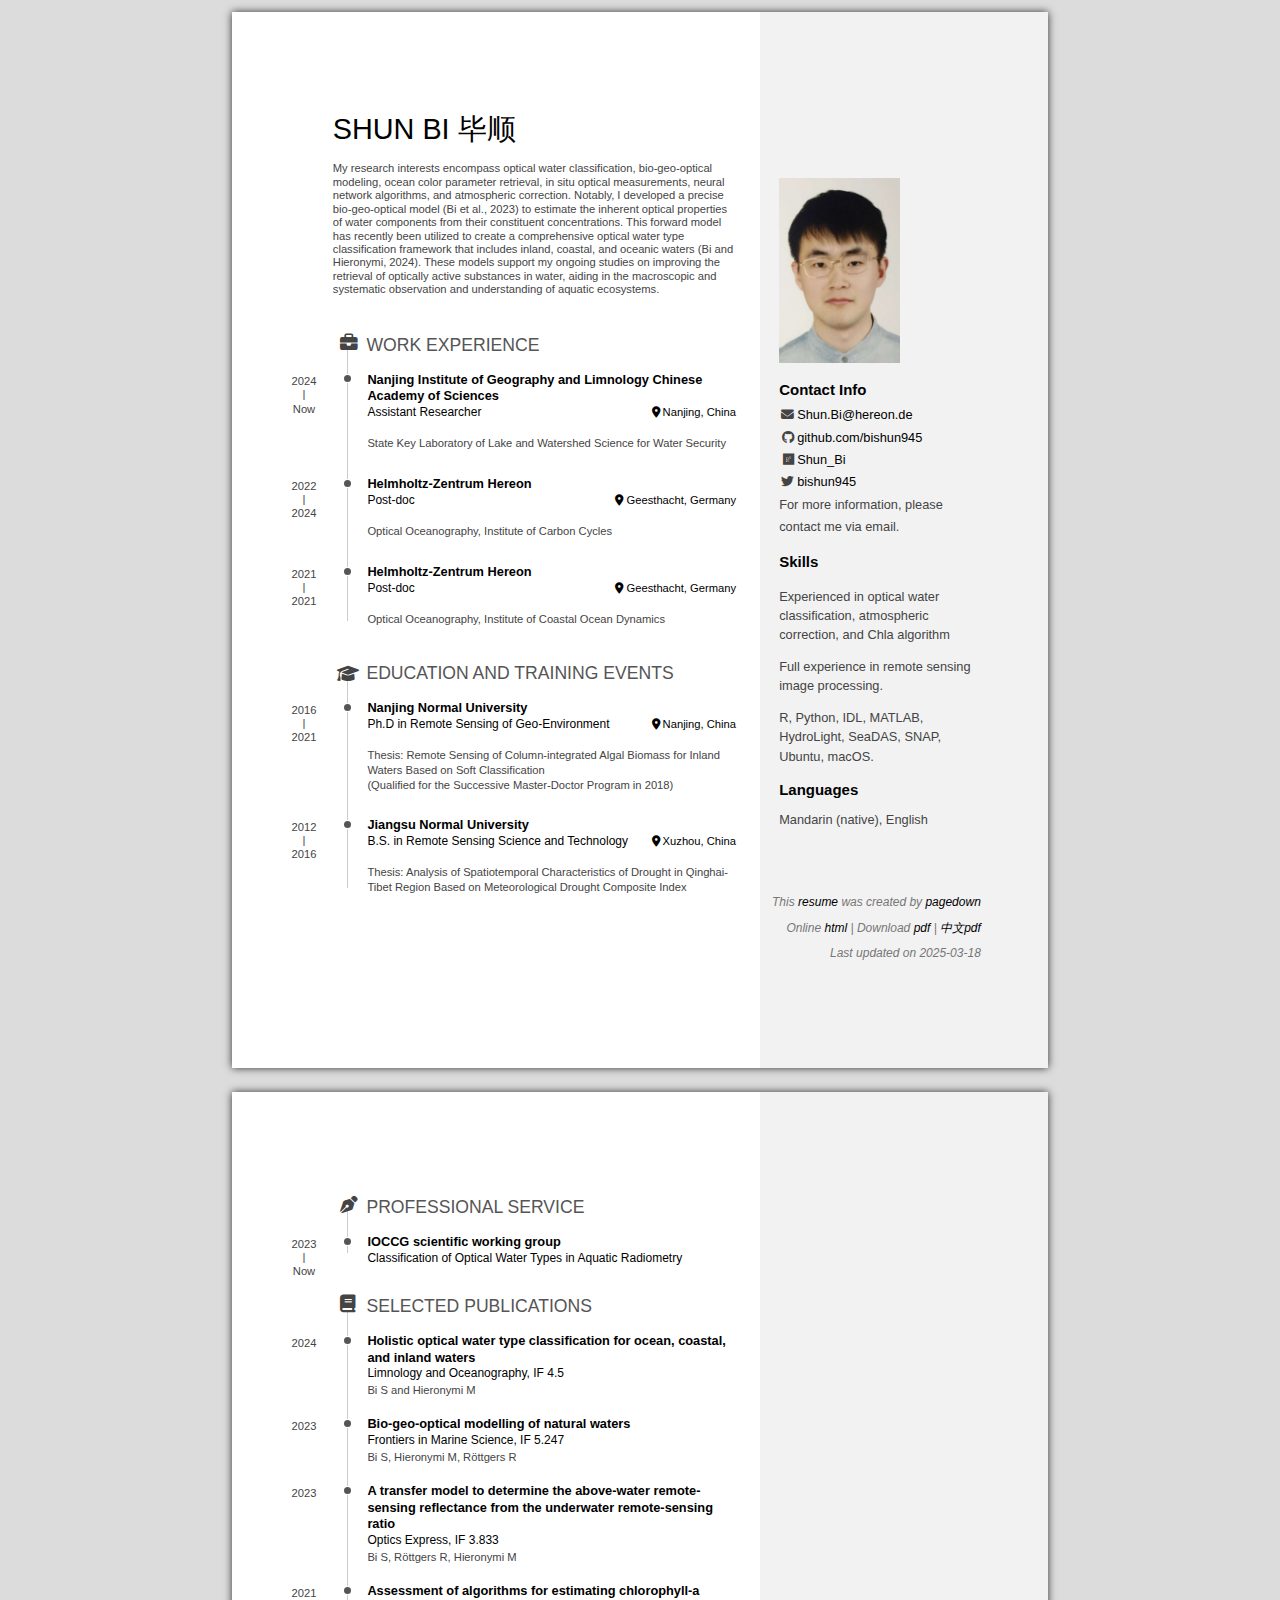
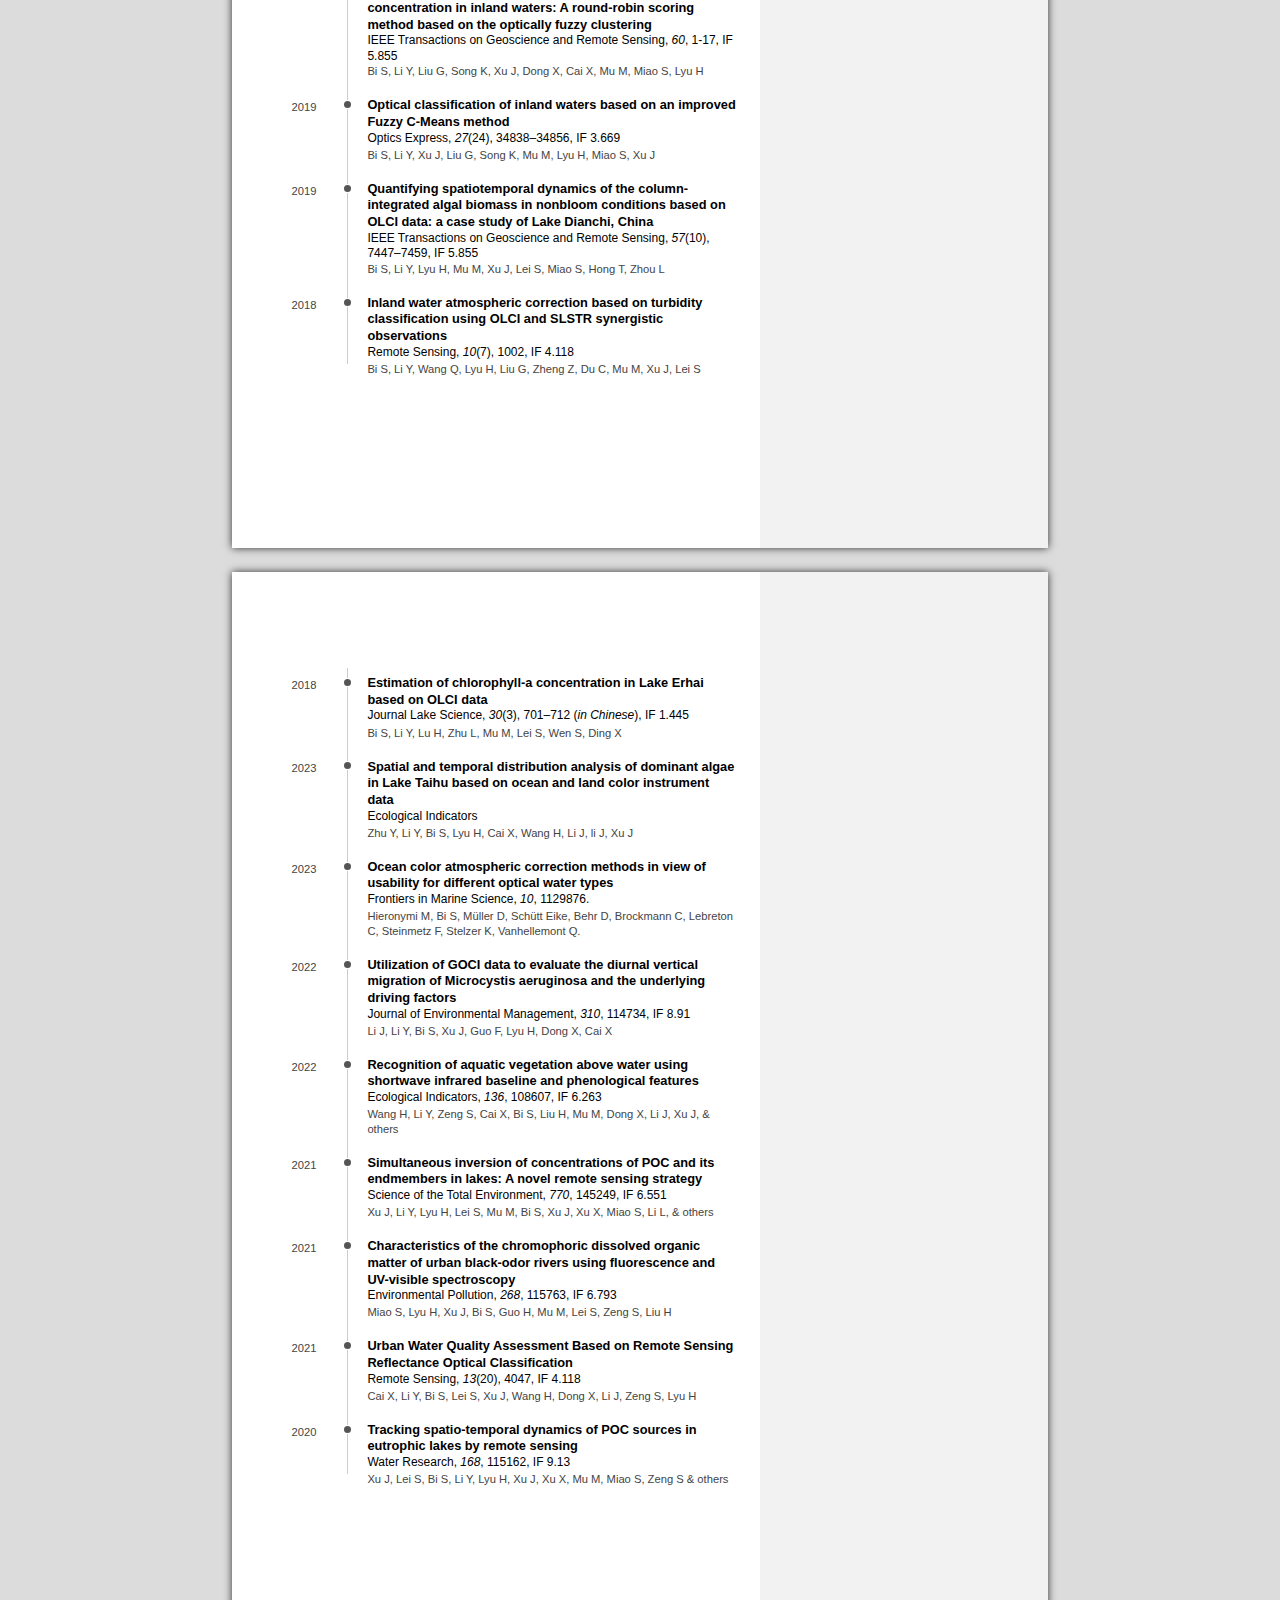
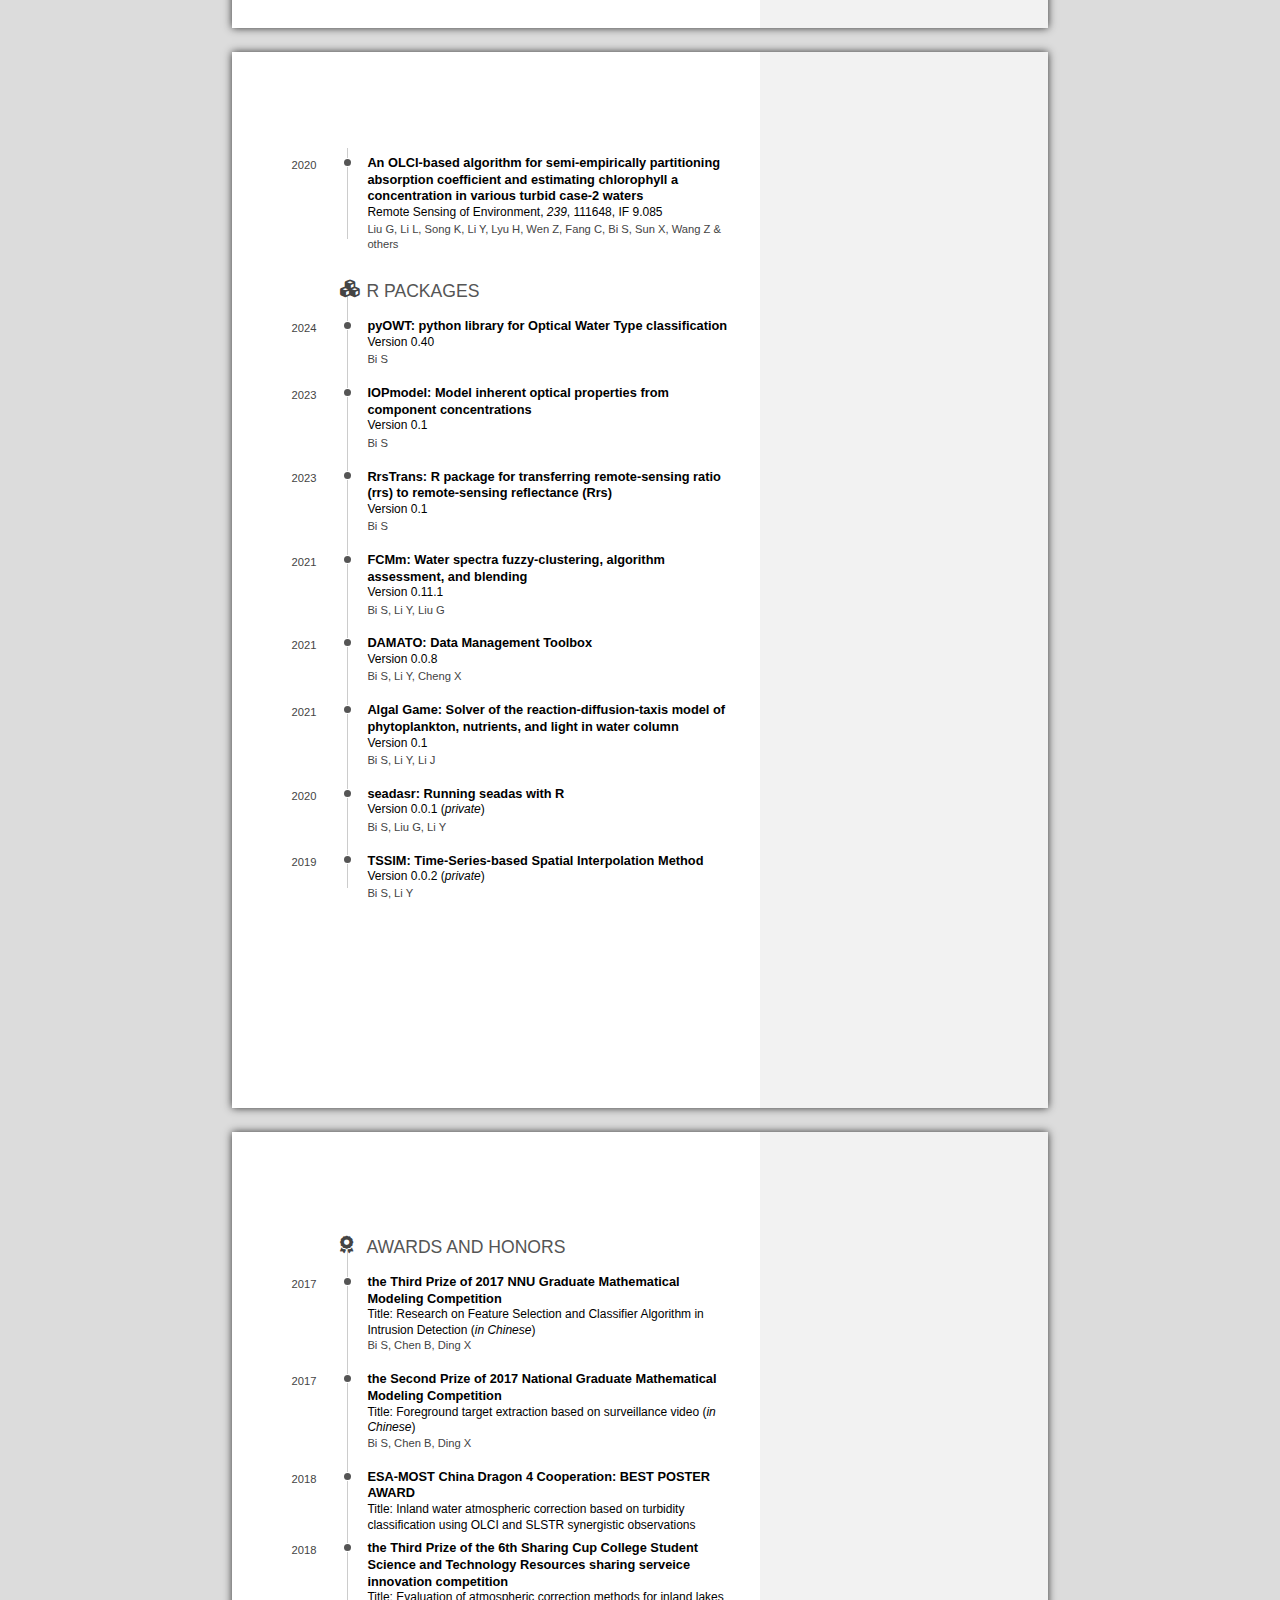
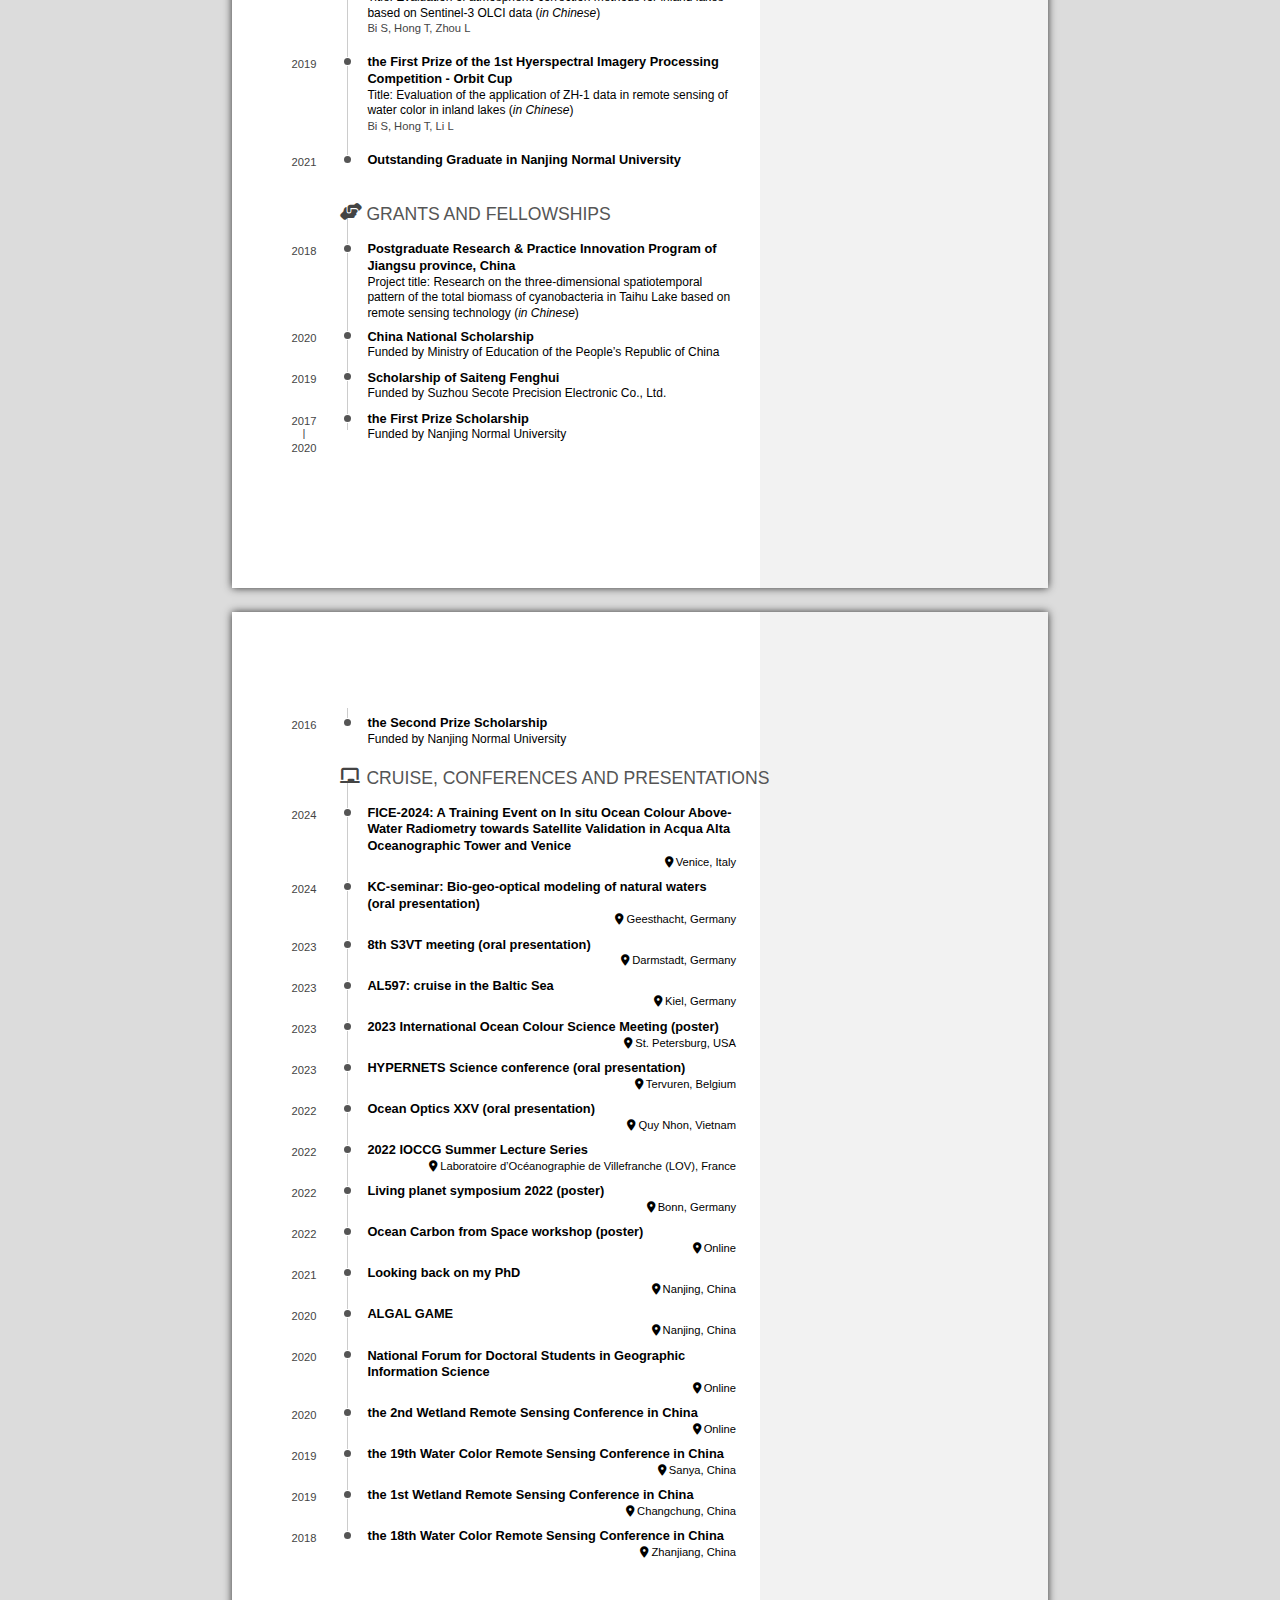
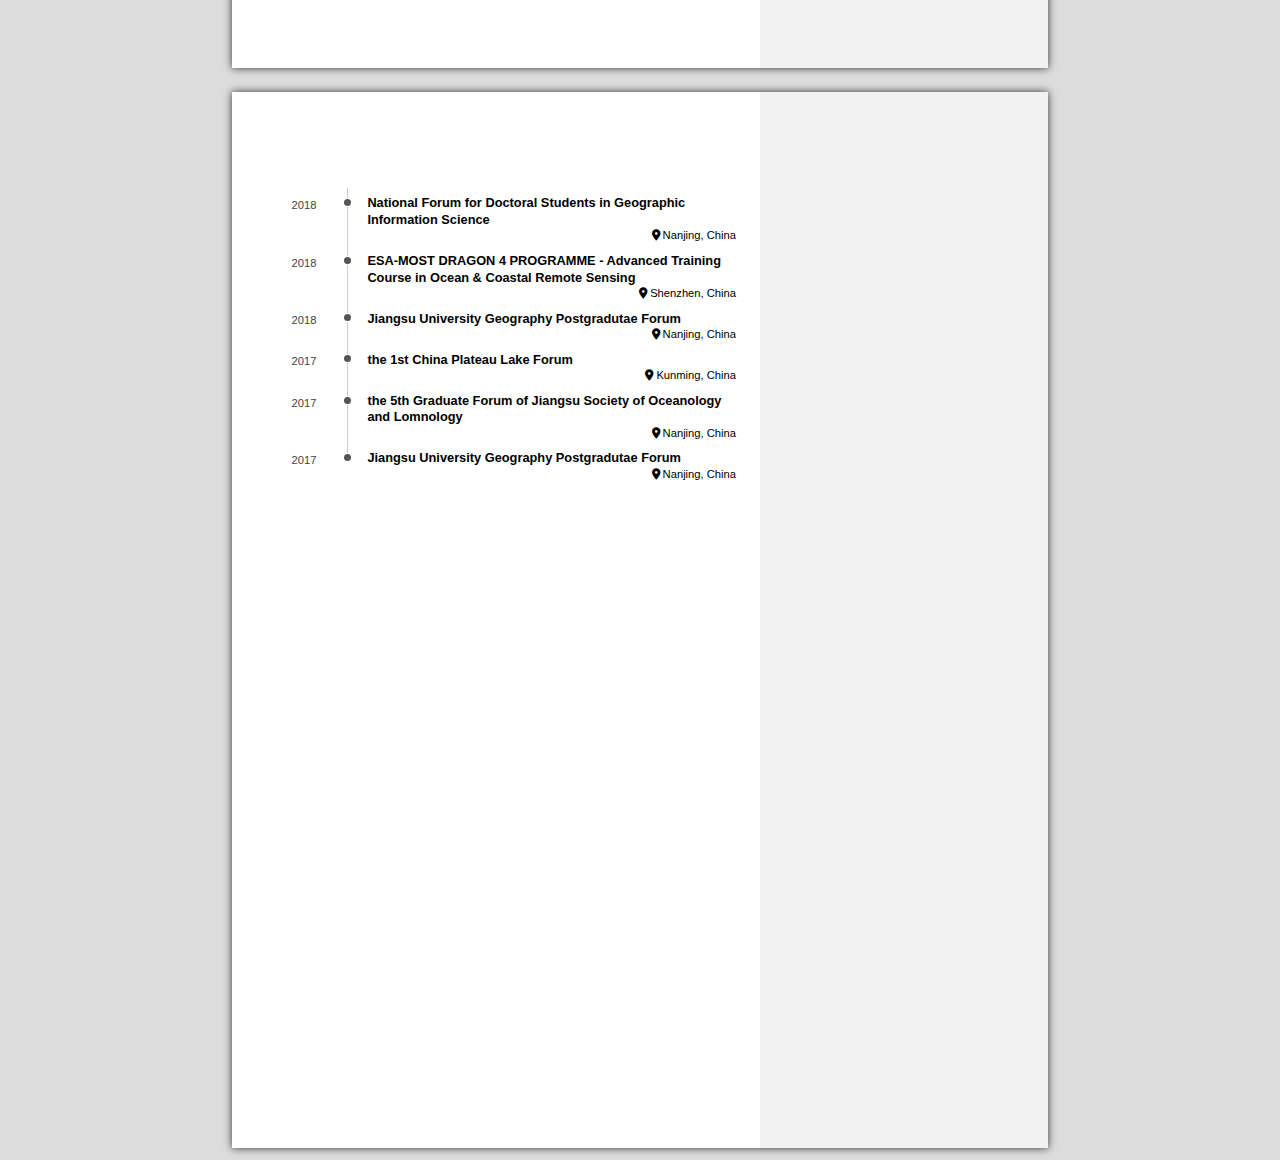
==== commit 96b906fb: "update niglas" ====
--- a/index.html
+++ b/index.html
@@ -7,7 +7,7 @@
     <meta name="viewport" content="width=device-width, initial-scale=1">
 
     <meta name="author" content="Shun Bi" />
-    <meta name="date" content="2024-10-02" />
+    <meta name="date" content="2025-03-18" />
     <title>Shun Bi’s resume</title>
 
     
@@ -70,7 +70,7 @@
 <h2>Disclaimer</h2>
 <p>This <a href="https://github.com/bishun945/CV"><strong>resume</strong></a> was created by <a href="https://github.com/rstudio/pagedown"><strong>pagedown</strong></a></p>
 <p>Online <a href="https://bishun945.github.io/CV/">html</a> | Download <a href="https://raw.githubusercontent.com/bishun945/CV/main/index.pdf">pdf</a> | <a href="https://raw.githubusercontent.com/bishun945/CV/main/%E6%AF%95%E9%A1%BA%20%E7%AE%80%E5%8E%86%20%E4%B8%AD%E6%96%87.pdf">中文pdf</a></p>
-<p>Last updated on 2024-10-02</p>
+<p>Last updated on 2025-03-18</p>
 </div>
 </div>
 <div id="main" class="section level1">
@@ -82,6 +82,13 @@
 </div>
 <div id="work-experience" class="section level2" data-icon="briefcase" data-concise="true">
 <h2>Work experience</h2>
+<div id="nanjing-institute-of-geography-and-limnology-chinese-academy-of-sciences" class="section level3">
+<h3><a href="http://english.niglas.cas.cn/">Nanjing Institute of Geography and Limnology Chinese Academy of Sciences</a></h3>
+<p>Assistant Researcher</p>
+<p>Nanjing, China</p>
+<p>2024 - Now</p>
+<p>State Key Laboratory of Lake and Watershed Science for Water Security</p>
+</div>
 <div id="helmholtz-zentrum-hereon" class="section level3">
 <h3><a href="https://www.hereon.de/institutes/carbon_cycles/optical_oceanography/index.php.en">Helmholtz-Zentrum Hereon</a></h3>
 <p>Post-doc</p>
